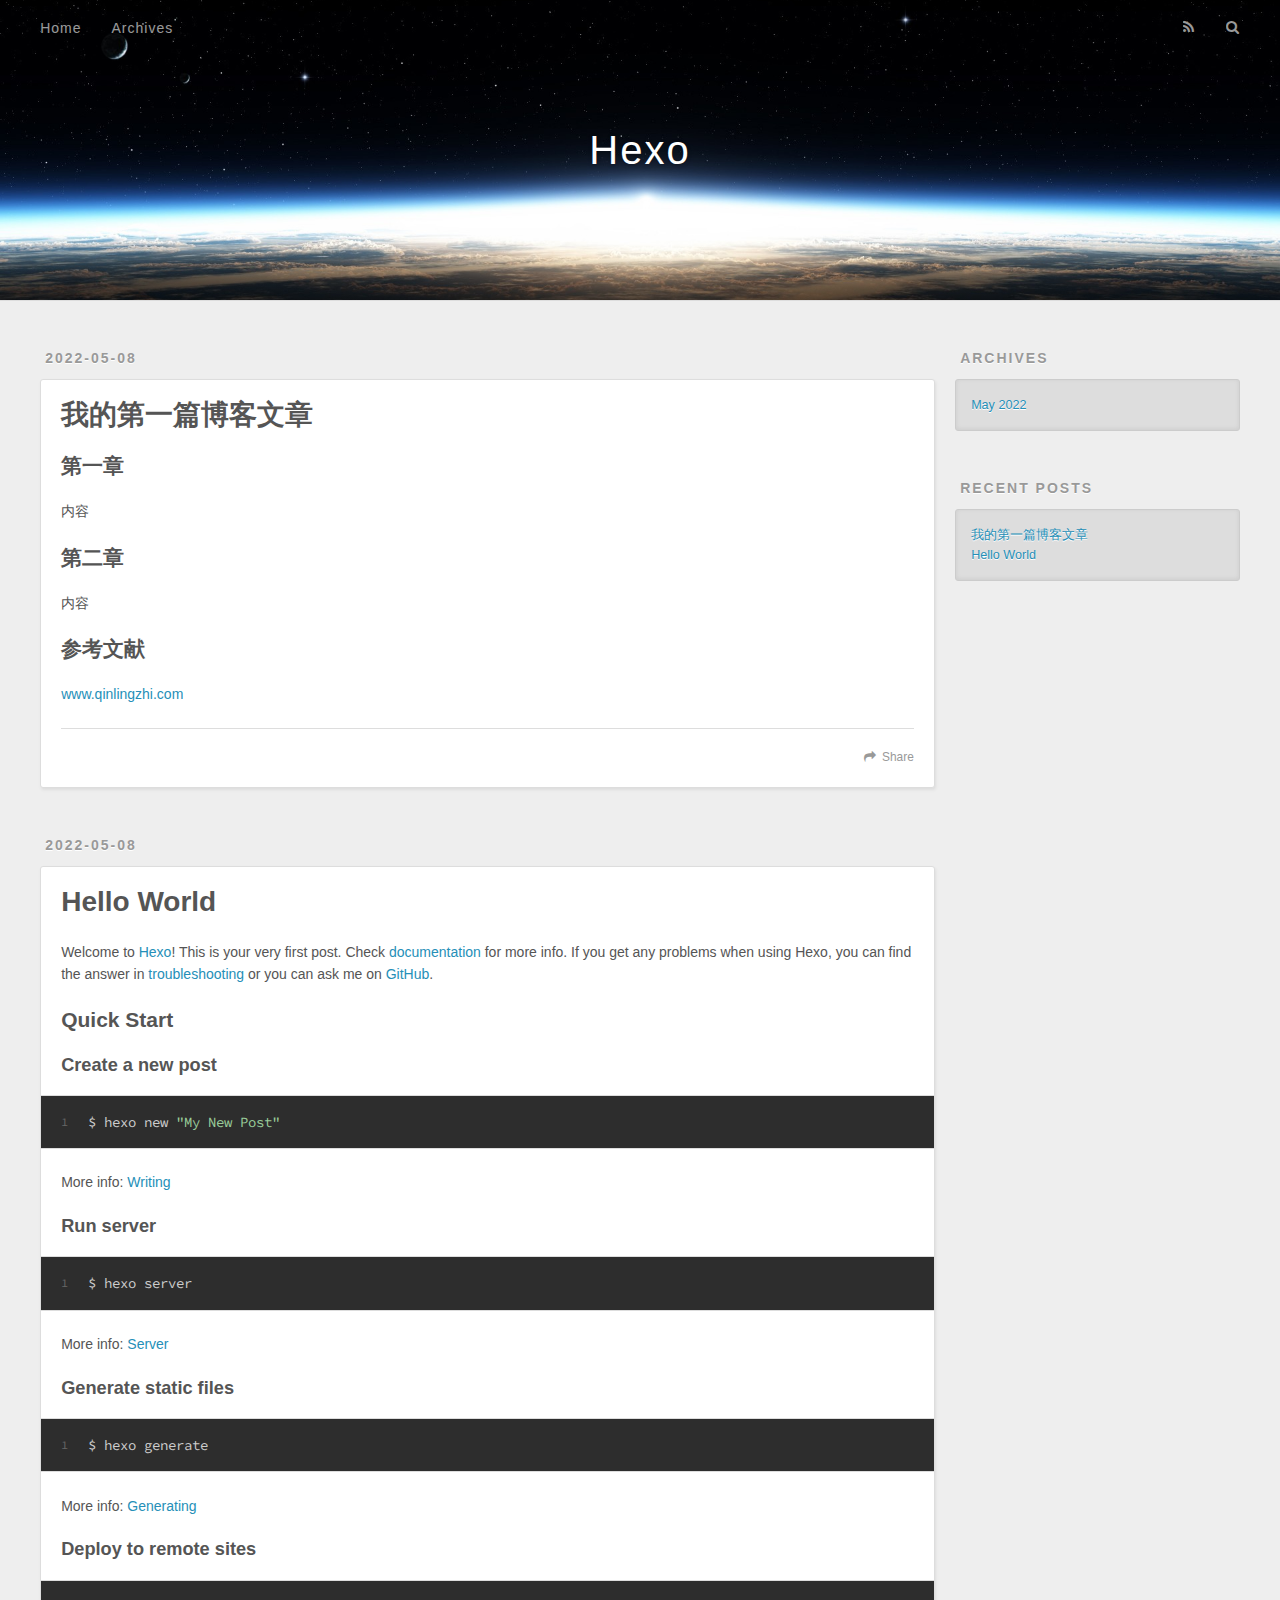
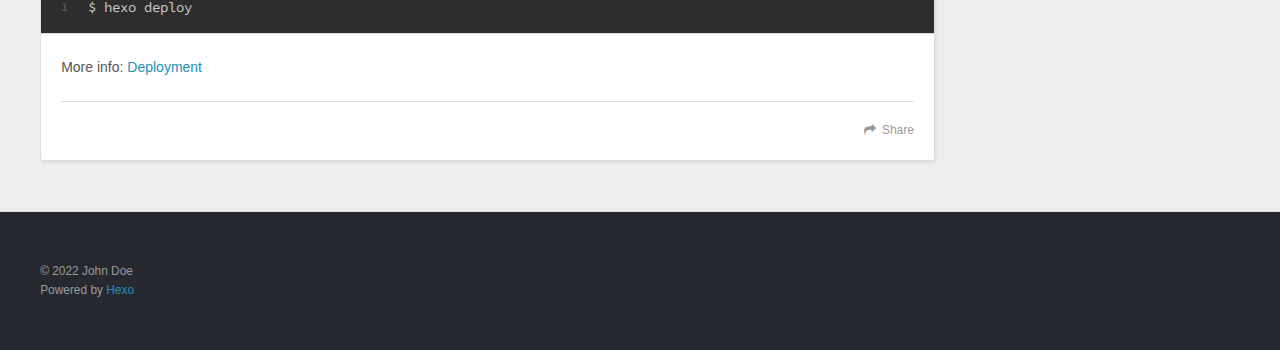
==== index.html @ be7fc2b0 "Site updated: 2022-05-08 15:47:13" ====
<!DOCTYPE html>
<html>
<head>
  <meta charset="utf-8">
  

  
  <title>Hexo</title>
  <meta name="viewport" content="width=device-width, initial-scale=1, maximum-scale=1">
  <meta property="og:type" content="website">
<meta property="og:title" content="Hexo">
<meta property="og:url" content="http://example.com/index.html">
<meta property="og:site_name" content="Hexo">
<meta property="og:locale" content="en_US">
<meta property="article:author" content="John Doe">
<meta name="twitter:card" content="summary">
  
    <link rel="alternate" href="/atom.xml" title="Hexo" type="application/atom+xml">
  
  
    <link rel="icon" href="/favicon.png">
  
  
    <link href="//fonts.googleapis.com/css?family=Source+Code+Pro" rel="stylesheet" type="text/css">
  
  
<link rel="stylesheet" href="/css/style.css">

<meta name="generator" content="Hexo 5.4.2"></head>

<body>
  <div id="container">
    <div id="wrap">
      <header id="header">
  <div id="banner"></div>
  <div id="header-outer" class="outer">
    <div id="header-title" class="inner">
      <h1 id="logo-wrap">
        <a href="/" id="logo">Hexo</a>
      </h1>
      
    </div>
    <div id="header-inner" class="inner">
      <nav id="main-nav">
        <a id="main-nav-toggle" class="nav-icon"></a>
        
          <a class="main-nav-link" href="/">Home</a>
        
          <a class="main-nav-link" href="/archives">Archives</a>
        
      </nav>
      <nav id="sub-nav">
        
          <a id="nav-rss-link" class="nav-icon" href="/atom.xml" title="RSS Feed"></a>
        
        <a id="nav-search-btn" class="nav-icon" title="Search"></a>
      </nav>
      <div id="search-form-wrap">
        <form action="//google.com/search" method="get" accept-charset="UTF-8" class="search-form"><input type="search" name="q" class="search-form-input" placeholder="Search"><button type="submit" class="search-form-submit">&#xF002;</button><input type="hidden" name="sitesearch" value="http://example.com"></form>
      </div>
    </div>
  </div>
</header>
      <div class="outer">
        <section id="main">
  
    <article id="post-我的第一篇博客文章" class="article article-type-post" itemscope itemprop="blogPost">
  <div class="article-meta">
    <a href="/2022/05/08/%E6%88%91%E7%9A%84%E7%AC%AC%E4%B8%80%E7%AF%87%E5%8D%9A%E5%AE%A2%E6%96%87%E7%AB%A0/" class="article-date">
  <time datetime="2022-05-08T07:36:05.000Z" itemprop="datePublished">2022-05-08</time>
</a>
    
  </div>
  <div class="article-inner">
    
    
      <header class="article-header">
        
  
    <h1 itemprop="name">
      <a class="article-title" href="/2022/05/08/%E6%88%91%E7%9A%84%E7%AC%AC%E4%B8%80%E7%AF%87%E5%8D%9A%E5%AE%A2%E6%96%87%E7%AB%A0/">我的第一篇博客文章</a>
    </h1>
  

      </header>
    
    <div class="article-entry" itemprop="articleBody">
      
        <h2 id="第一章"><a href="#第一章" class="headerlink" title="第一章"></a>第一章</h2><p>内容</p>
<h2 id="第二章"><a href="#第二章" class="headerlink" title="第二章"></a>第二章</h2><p>内容</p>
<h2 id="参考文献"><a href="#参考文献" class="headerlink" title="参考文献"></a>参考文献</h2><p><a target="_blank" rel="noopener" href="http://www.qinlingzhi.com/">www.qinlingzhi.com</a></p>

      
    </div>
    <footer class="article-footer">
      <a data-url="http://example.com/2022/05/08/%E6%88%91%E7%9A%84%E7%AC%AC%E4%B8%80%E7%AF%87%E5%8D%9A%E5%AE%A2%E6%96%87%E7%AB%A0/" data-id="cl2wzh99y0001klgn29yo29mu" class="article-share-link">Share</a>
      
      
    </footer>
  </div>
  
</article>


  
    <article id="post-hello-world" class="article article-type-post" itemscope itemprop="blogPost">
  <div class="article-meta">
    <a href="/2022/05/08/hello-world/" class="article-date">
  <time datetime="2022-05-08T07:32:46.328Z" itemprop="datePublished">2022-05-08</time>
</a>
    
  </div>
  <div class="article-inner">
    
    
      <header class="article-header">
        
  
    <h1 itemprop="name">
      <a class="article-title" href="/2022/05/08/hello-world/">Hello World</a>
    </h1>
  

      </header>
    
    <div class="article-entry" itemprop="articleBody">
      
        <p>Welcome to <a target="_blank" rel="noopener" href="https://hexo.io/">Hexo</a>! This is your very first post. Check <a target="_blank" rel="noopener" href="https://hexo.io/docs/">documentation</a> for more info. If you get any problems when using Hexo, you can find the answer in <a target="_blank" rel="noopener" href="https://hexo.io/docs/troubleshooting.html">troubleshooting</a> or you can ask me on <a target="_blank" rel="noopener" href="https://github.com/hexojs/hexo/issues">GitHub</a>.</p>
<h2 id="Quick-Start"><a href="#Quick-Start" class="headerlink" title="Quick Start"></a>Quick Start</h2><h3 id="Create-a-new-post"><a href="#Create-a-new-post" class="headerlink" title="Create a new post"></a>Create a new post</h3><figure class="highlight bash"><table><tr><td class="gutter"><pre><span class="line">1</span><br></pre></td><td class="code"><pre><span class="line">$ hexo new <span class="string">&quot;My New Post&quot;</span></span><br></pre></td></tr></table></figure>

<p>More info: <a target="_blank" rel="noopener" href="https://hexo.io/docs/writing.html">Writing</a></p>
<h3 id="Run-server"><a href="#Run-server" class="headerlink" title="Run server"></a>Run server</h3><figure class="highlight bash"><table><tr><td class="gutter"><pre><span class="line">1</span><br></pre></td><td class="code"><pre><span class="line">$ hexo server</span><br></pre></td></tr></table></figure>

<p>More info: <a target="_blank" rel="noopener" href="https://hexo.io/docs/server.html">Server</a></p>
<h3 id="Generate-static-files"><a href="#Generate-static-files" class="headerlink" title="Generate static files"></a>Generate static files</h3><figure class="highlight bash"><table><tr><td class="gutter"><pre><span class="line">1</span><br></pre></td><td class="code"><pre><span class="line">$ hexo generate</span><br></pre></td></tr></table></figure>

<p>More info: <a target="_blank" rel="noopener" href="https://hexo.io/docs/generating.html">Generating</a></p>
<h3 id="Deploy-to-remote-sites"><a href="#Deploy-to-remote-sites" class="headerlink" title="Deploy to remote sites"></a>Deploy to remote sites</h3><figure class="highlight bash"><table><tr><td class="gutter"><pre><span class="line">1</span><br></pre></td><td class="code"><pre><span class="line">$ hexo deploy</span><br></pre></td></tr></table></figure>

<p>More info: <a target="_blank" rel="noopener" href="https://hexo.io/docs/one-command-deployment.html">Deployment</a></p>

      
    </div>
    <footer class="article-footer">
      <a data-url="http://example.com/2022/05/08/hello-world/" data-id="cl2wzh99t0000klgn1tcf9o4y" class="article-share-link">Share</a>
      
      
    </footer>
  </div>
  
</article>


  


</section>
        
          <aside id="sidebar">
  
    

  
    

  
    
  
    
  <div class="widget-wrap">
    <h3 class="widget-title">Archives</h3>
    <div class="widget">
      <ul class="archive-list"><li class="archive-list-item"><a class="archive-list-link" href="/archives/2022/05/">May 2022</a></li></ul>
    </div>
  </div>


  
    
  <div class="widget-wrap">
    <h3 class="widget-title">Recent Posts</h3>
    <div class="widget">
      <ul>
        
          <li>
            <a href="/2022/05/08/%E6%88%91%E7%9A%84%E7%AC%AC%E4%B8%80%E7%AF%87%E5%8D%9A%E5%AE%A2%E6%96%87%E7%AB%A0/">我的第一篇博客文章</a>
          </li>
        
          <li>
            <a href="/2022/05/08/hello-world/">Hello World</a>
          </li>
        
      </ul>
    </div>
  </div>

  
</aside>
        
      </div>
      <footer id="footer">
  
  <div class="outer">
    <div id="footer-info" class="inner">
      &copy; 2022 John Doe<br>
      Powered by <a href="http://hexo.io/" target="_blank">Hexo</a>
    </div>
  </div>
</footer>
    </div>
    <nav id="mobile-nav">
  
    <a href="/" class="mobile-nav-link">Home</a>
  
    <a href="/archives" class="mobile-nav-link">Archives</a>
  
</nav>
    

<script src="//ajax.googleapis.com/ajax/libs/jquery/2.0.3/jquery.min.js"></script>


  
<link rel="stylesheet" href="/fancybox/jquery.fancybox.css">

  
<script src="/fancybox/jquery.fancybox.pack.js"></script>




<script src="/js/script.js"></script>




  </div>
</body>
</html>
---- css/style.css ----
body {
  width: 100%;
}
body:before,
body:after {
  content: "";
  display: table;
}
body:after {
  clear: both;
}
html,
body,
div,
span,
applet,
object,
iframe,
h1,
h2,
h3,
h4,
h5,
h6,
p,
blockquote,
pre,
a,
abbr,
acronym,
address,
big,
cite,
code,
del,
dfn,
em,
img,
ins,
kbd,
q,
s,
samp,
small,
strike,
strong,
sub,
sup,
tt,
var,
dl,
dt,
dd,
ol,
ul,
li,
fieldset,
form,
label,
legend,
table,
caption,
tbody,
tfoot,
thead,
tr,
th,
td {
  margin: 0;
  padding: 0;
  border: 0;
  outline: 0;
  font-weight: inherit;
  font-style: inherit;
  font-family: inherit;
  font-size: 100%;
  vertical-align: baseline;
}
body {
  line-height: 1;
  color: #000;
  background: #fff;
}
ol,
ul {
  list-style: none;
}
table {
  border-collapse: separate;
  border-spacing: 0;
  vertical-align: middle;
}
caption,
th,
td {
  text-align: left;
  font-weight: normal;
  vertical-align: middle;
}
a img {
  border: none;
}
input,
button {
  margin: 0;
  padding: 0;
}
input::-moz-focus-inner,
button::-moz-focus-inner {
  border: 0;
  padding: 0;
}
@font-face {
  font-family: FontAwesome;
  font-style: normal;
  font-weight: normal;
  src: url("fonts/fontawesome-webfont.eot?v=#4.0.3");
  src: url("fonts/fontawesome-webfont.eot?#iefix&v=#4.0.3") format("embedded-opentype"), url("fonts/fontawesome-webfont.woff?v=#4.0.3") format("woff"), url("fonts/fontawesome-webfont.ttf?v=#4.0.3") format("truetype"), url("fonts/fontawesome-webfont.svg#fontawesomeregular?v=#4.0.3") format("svg");
}
html,
body,
#container {
  height: 100%;
}
body {
  background: #eee;
  font: 14px -apple-system, BlinkMacSystemFont, "Segoe UI", "Roboto", "Oxygen", "Ubuntu", "Cantarell", "Fira Sans", "Droid Sans", "Helvetica Neue", sans-serif;
  -webkit-text-size-adjust: 100%;
}
.outer {
  max-width: 1220px;
  margin: 0 auto;
  padding: 0 20px;
}
.outer:before,
.outer:after {
  content: "";
  display: table;
}
.outer:after {
  clear: both;
}
.inner {
  display: inline;
  float: left;
  width: 98.33333333333333%;
  margin: 0 0.833333333333333%;
}
.left,
.alignleft {
  float: left;
}
.right,
.alignright {
  float: right;
}
.clear {
  clear: both;
}
#container {
  position: relative;
}
.mobile-nav-on {
  overflow: hidden;
}
#wrap {
  height: 100%;
  width: 100%;
  position: absolute;
  top: 0;
  left: 0;
  -webkit-transition: 0.2s ease-out;
  -moz-transition: 0.2s ease-out;
  -ms-transition: 0.2s ease-out;
  transition: 0.2s ease-out;
  z-index: 1;
  background: #eee;
}
.mobile-nav-on #wrap {
  left: 280px;
}
@media screen and (min-width: 768px) {
  #main {
    display: inline;
    float: left;
    width: 73.33333333333333%;
    margin: 0 0.833333333333333%;
  }
}
.article-date,
.article-category-link,
.archive-year,
.widget-title {
  text-decoration: none;
  text-transform: uppercase;
  letter-spacing: 2px;
  color: #999;
  margin-bottom: 1em;
  margin-left: 5px;
  line-height: 1em;
  text-shadow: 0 1px #fff;
  font-weight: bold;
}
.article-inner,
.archive-article-inner {
  background: #fff;
  -webkit-box-shadow: 1px 2px 3px #ddd;
  box-shadow: 1px 2px 3px #ddd;
  border: 1px solid #ddd;
  border-radius: 3px;
}
.article-entry h1,
.widget h1 {
  font-size: 2em;
}
.article-entry h2,
.widget h2 {
  font-size: 1.5em;
}
.article-entry h3,
.widget h3 {
  font-size: 1.3em;
}
.article-entry h4,
.widget h4 {
  font-size: 1.2em;
}
.article-entry h5,
.widget h5 {
  font-size: 1em;
}
.article-entry h6,
.widget h6 {
  font-size: 1em;
  color: #999;
}
.article-entry hr,
.widget hr {
  border: 1px dashed #ddd;
}
.article-entry strong,
.widget strong {
  font-weight: bold;
}
.article-entry em,
.widget em,
.article-entry cite,
.widget cite {
  font-style: italic;
}
.article-entry sup,
.widget sup,
.article-entry sub,
.widget sub {
  font-size: 0.75em;
  line-height: 0;
  position: relative;
  vertical-align: baseline;
}
.article-entry sup,
.widget sup {
  top: -0.5em;
}
.article-entry sub,
.widget sub {
  bottom: -0.2em;
}
.article-entry small,
.widget small {
  font-size: 0.85em;
}
.article-entry acronym,
.widget acronym,
.article-entry abbr,
.widget abbr {
  border-bottom: 1px dotted;
}
.article-entry ul,
.widget ul,
.article-entry ol,
.widget ol,
.article-entry dl,
.widget dl {
  margin: 0 20px;
  line-height: 1.6em;
}
.article-entry ul ul,
.widget ul ul,
.article-entry ol ul,
.widget ol ul,
.article-entry ul ol,
.widget ul ol,
.article-entry ol ol,
.widget ol ol {
  margin-top: 0;
  margin-bottom: 0;
}
.article-entry ul,
.widget ul {
  list-style: disc;
}
.article-entry ol,
.widget ol {
  list-style: decimal;
}
.article-entry dt,
.widget dt {
  font-weight: bold;
}
#header {
  height: 300px;
  position: relative;
  border-bottom: 1px solid #ddd;
}
#header:before,
#header:after {
  content: "";
  position: absolute;
  left: 0;
  right: 0;
  height: 40px;
}
#header:before {
  top: 0;
  background: -webkit-linear-gradient(rgba(0,0,0,0.2), transparent);
  background: -moz-linear-gradient(rgba(0,0,0,0.2), transparent);
  background: -ms-linear-gradient(rgba(0,0,0,0.2), transparent);
  background: linear-gradient(rgba(0,0,0,0.2), transparent);
}
#header:after {
  bottom: 0;
  background: -webkit-linear-gradient(transparent, rgba(0,0,0,0.2));
  background: -moz-linear-gradient(transparent, rgba(0,0,0,0.2));
  background: -ms-linear-gradient(transparent, rgba(0,0,0,0.2));
  background: linear-gradient(transparent, rgba(0,0,0,0.2));
}
#header-outer {
  height: 100%;
  position: relative;
}
#header-inner {
  position: relative;
  overflow: hidden;
}
#banner {
  position: absolute;
  top: 0;
  left: 0;
  width: 100%;
  height: 100%;
  background: url("images/banner.jpg") center #000;
  -webkit-background-size: cover;
  -moz-background-size: cover;
  background-size: cover;
  z-index: -1;
}
#header-title {
  text-align: center;
  height: 40px;
  position: absolute;
  top: 50%;
  left: 0;
  margin-top: -20px;
}
#logo,
#subtitle {
  text-decoration: none;
  color: #fff;
  font-weight: 300;
  text-shadow: 0 1px 4px rgba(0,0,0,0.3);
}
#logo {
  font-size: 40px;
  line-height: 40px;
  letter-spacing: 2px;
}
#subtitle {
  font-size: 16px;
  line-height: 16px;
  letter-spacing: 1px;
}
#subtitle-wrap {
  margin-top: 16px;
}
#main-nav {
  float: left;
  margin-left: -15px;
}
.nav-icon,
.main-nav-link {
  float: left;
  color: #fff;
  opacity: 0.6;
  text-decoration: none;
  text-shadow: 0 1px rgba(0,0,0,0.2);
  -webkit-transition: opacity 0.2s;
  -moz-transition: opacity 0.2s;
  -ms-transition: opacity 0.2s;
  transition: opacity 0.2s;
  display: block;
  padding: 20px 15px;
}
.nav-icon:hover,
.main-nav-link:hover {
  opacity: 1;
}
.nav-icon {
  font-family: FontAwesome;
  text-align: center;
  font-size: 14px;
  width: 14px;
  height: 14px;
  padding: 20px 15px;
  position: relative;
  cursor: pointer;
}
.main-nav-link {
  font-weight: 300;
  letter-spacing: 1px;
}
@media screen and (max-width: 479px) {
  .main-nav-link {
    display: none;
  }
}
#main-nav-toggle {
  display: none;
}
#main-nav-toggle:before {
  content: "\f0c9";
}
@media screen and (max-width: 479px) {
  #main-nav-toggle {
    display: block;
  }
}
#sub-nav {
  float: right;
  margin-right: -15px;
}
#nav-rss-link:before {
  content: "\f09e";
}
#nav-search-btn:before {
  content: "\f002";
}
#search-form-wrap {
  position: absolute;
  top: 15px;
  width: 150px;
  height: 30px;
  right: -150px;
  opacity: 0;
  -webkit-transition: 0.2s ease-out;
  -moz-transition: 0.2s ease-out;
  -ms-transition: 0.2s ease-out;
  transition: 0.2s ease-out;
}
#search-form-wrap.on {
  opacity: 1;
  right: 0;
}
@media screen and (max-width: 479px) {
  #search-form-wrap {
    width: 100%;
    right: -100%;
  }
}
.search-form {
  position: absolute;
  top: 0;
  left: 0;
  right: 0;
  background: #fff;
  padding: 5px 15px;
  border-radius: 15px;
  -webkit-box-shadow: 0 0 10px rgba(0,0,0,0.3);
  box-shadow: 0 0 10px rgba(0,0,0,0.3);
}
.search-form-input {
  border: none;
  background: none;
  color: #555;
  width: 100%;
  font: 13px -apple-system, BlinkMacSystemFont, "Segoe UI", "Roboto", "Oxygen", "Ubuntu", "Cantarell", "Fira Sans", "Droid Sans", "Helvetica Neue", sans-serif;
  outline: none;
}
.search-form-input::-webkit-search-results-decoration,
.search-form-input::-webkit-search-cancel-button {
  -webkit-appearance: none;
}
.search-form-submit {
  position: absolute;
  top: 50%;
  right: 10px;
  margin-top: -7px;
  font: 13px FontAwesome;
  border: none;
  background: none;
  color: #bbb;
  cursor: pointer;
}
.search-form-submit:hover,
.search-form-submit:focus {
  color: #777;
}
.article {
  margin: 50px 0;
}
.article-inner {
  overflow: hidden;
}
.article-meta:before,
.article-meta:after {
  content: "";
  display: table;
}
.article-meta:after {
  clear: both;
}
.article-date {
  float: left;
}
.article-category {
  float: left;
  line-height: 1em;
  color: #ccc;
  text-shadow: 0 1px #fff;
  margin-left: 8px;
}
.article-category:before {
  content: "\2022";
}
.article-category-link {
  margin: 0 12px 1em;
}
.article-header {
  padding: 20px 20px 0;
}
.article-title {
  text-decoration: none;
  font-size: 2em;
  font-weight: bold;
  color: #555;
  line-height: 1.1em;
  -webkit-transition: color 0.2s;
  -moz-transition: color 0.2s;
  -ms-transition: color 0.2s;
  transition: color 0.2s;
}
a.article-title:hover {
  color: #258fb8;
}
.article-entry {
  color: #555;
  padding: 0 20px;
}
.article-entry:before,
.article-entry:after {
  content: "";
  display: table;
}
.article-entry:after {
  clear: both;
}
.article-entry p,
.article-entry table {
  line-height: 1.6em;
  margin: 1.6em 0;
}
.article-entry h1,
.article-entry h2,
.article-entry h3,
.article-entry h4,
.article-entry h5,
.article-entry h6 {
  font-weight: bold;
}
.article-entry h1,
.article-entry h2,
.article-entry h3,
.article-entry h4,
.article-entry h5,
.article-entry h6 {
  line-height: 1.1em;
  margin: 1.1em 0;
}
.article-entry a {
  color: #258fb8;
  text-decoration: none;
}
.article-entry a:hover {
  text-decoration: underline;
}
.article-entry ul,
.article-entry ol,
.article-entry dl {
  margin-top: 1.6em;
  margin-bottom: 1.6em;
}
.article-entry img,
.article-entry video {
  max-width: 100%;
  height: auto;
  display: block;
  margin: auto;
}
.article-entry iframe {
  border: none;
}
.article-entry table {
  width: 100%;
  border-collapse: collapse;
  border-spacing: 0;
}
.article-entry th {
  font-weight: bold;
  border-bottom: 3px solid #ddd;
  padding-bottom: 0.5em;
}
.article-entry td {
  border-bottom: 1px solid #ddd;
  padding: 10px 0;
}
.article-entry blockquote {
  font-family: Georgia, "Times New Roman", serif;
  font-size: 1.4em;
  margin: 1.6em 20px;
  text-align: center;
}
.article-entry blockquote footer {
  font-size: 14px;
  margin: 1.6em 0;
  font-family: -apple-system, BlinkMacSystemFont, "Segoe UI", "Roboto", "Oxygen", "Ubuntu", "Cantarell", "Fira Sans", "Droid Sans", "Helvetica Neue", sans-serif;
}
.article-entry blockquote footer cite:before {
  content: "—";
  padding: 0 0.5em;
}
.article-entry .pullquote {
  text-align: left;
  width: 45%;
  margin: 0;
}
.article-entry .pullquote.left {
  margin-left: 0.5em;
  margin-right: 1em;
}
.article-entry .pullquote.right {
  margin-right: 0.5em;
  margin-left: 1em;
}
.article-entry .caption {
  color: #999;
  display: block;
  font-size: 0.9em;
  margin-top: 0.5em;
  position: relative;
  text-align: center;
}
.article-entry .video-container {
  position: relative;
  padding-top: 56.25%;
  height: 0;
  overflow: hidden;
}
.article-entry .video-container iframe,
.article-entry .video-container object,
.article-entry .video-container embed {
  position: absolute;
  top: 0;
  left: 0;
  width: 100%;
  height: 100%;
  margin-top: 0;
}
.article-more-link a {
  display: inline-block;
  line-height: 1em;
  padding: 6px 15px;
  border-radius: 15px;
  background: #eee;
  color: #999;
  text-shadow: 0 1px #fff;
  text-decoration: none;
}
.article-more-link a:hover {
  background: #258fb8;
  color: #fff;
  text-decoration: none;
  text-shadow: 0 1px #1e7293;
}
.article-footer {
  font-size: 0.85em;
  line-height: 1.6em;
  border-top: 1px solid #ddd;
  padding-top: 1.6em;
  margin: 0 20px 20px;
}
.article-footer:before,
.article-footer:after {
  content: "";
  display: table;
}
.article-footer:after {
  clear: both;
}
.article-footer a {
  color: #999;
  text-decoration: none;
}
.article-footer a:hover {
  color: #555;
}
.article-tag-list-item {
  float: left;
  margin-right: 10px;
}
.article-tag-list-link:before {
  content: "#";
}
.article-comment-link {
  float: right;
}
.article-comment-link:before {
  content: "\f075";
  font-family: FontAwesome;
  padding-right: 8px;
}
.article-share-link {
  cursor: pointer;
  float: right;
  margin-left: 20px;
}
.article-share-link:before {
  content: "\f064";
  font-family: FontAwesome;
  padding-right: 6px;
}
#article-nav {
  position: relative;
}
#article-nav:before,
#article-nav:after {
  content: "";
  display: table;
}
#article-nav:after {
  clear: both;
}
@media screen and (min-width: 768px) {
  #article-nav {
    margin: 50px 0;
  }
  #article-nav:before {
    width: 8px;
    height: 8px;
    position: absolute;
    top: 50%;
    left: 50%;
    margin-top: -4px;
    margin-left: -4px;
    content: "";
    border-radius: 50%;
    background: #ddd;
    -webkit-box-shadow: 0 1px 2px #fff;
    box-shadow: 0 1px 2px #fff;
  }
}
.article-nav-link-wrap {
  text-decoration: none;
  text-shadow: 0 1px #fff;
  color: #999;
  -webkit-box-sizing: border-box;
  -moz-box-sizing: border-box;
  box-sizing: border-box;
  margin-top: 50px;
  text-align: center;
  display: block;
}
.article-nav-link-wrap:hover {
  color: #555;
}
@media screen and (min-width: 768px) {
  .article-nav-link-wrap {
    width: 50%;
    margin-top: 0;
  }
}
@media screen and (min-width: 768px) {
  #article-nav-newer {
    float: left;
    text-align: right;
    padding-right: 20px;
  }
}
@media screen and (min-width: 768px) {
  #article-nav-older {
    float: right;
    text-align: left;
    padding-left: 20px;
  }
}
.article-nav-caption {
  text-transform: uppercase;
  letter-spacing: 2px;
  color: #ddd;
  line-height: 1em;
  font-weight: bold;
}
#article-nav-newer .article-nav-caption {
  margin-right: -2px;
}
.article-nav-title {
  font-size: 0.85em;
  line-height: 1.6em;
  margin-top: 0.5em;
}
.article-share-box {
  position: absolute;
  display: none;
  background: #fff;
  -webkit-box-shadow: 1px 2px 10px rgba(0,0,0,0.2);
  box-shadow: 1px 2px 10px rgba(0,0,0,0.2);
  border-radius: 3px;
  margin-left: -145px;
  overflow: hidden;
  z-index: 1;
}
.article-share-box.on {
  display: block;
}
.article-share-input {
  width: 100%;
  background: none;
  -webkit-box-sizing: border-box;
  -moz-box-sizing: border-box;
  box-sizing: border-box;
  font: 14px -apple-system, BlinkMacSystemFont, "Segoe UI", "Roboto", "Oxygen", "Ubuntu", "Cantarell", "Fira Sans", "Droid Sans", "Helvetica Neue", sans-serif;
  padding: 0 15px;
  color: #555;
  outline: none;
  border: 1px solid #ddd;
  border-radius: 3px 3px 0 0;
  height: 36px;
  line-height: 36px;
}
.article-share-links {
  background: #eee;
}
.article-share-links:before,
.article-share-links:after {
  content: "";
  display: table;
}
.article-share-links:after {
  clear: both;
}
.article-share-twitter,
.article-share-facebook,
.article-share-pinterest,
.article-share-google {
  width: 50px;
  height: 36px;
  display: block;
  float: left;
  position: relative;
  color: #999;
  text-shadow: 0 1px #fff;
}
.article-share-twitter:before,
.article-share-facebook:before,
.article-share-pinterest:before,
.article-share-google:before {
  font-size: 20px;
  font-family: FontAwesome;
  width: 20px;
  height: 20px;
  position: absolute;
  top: 50%;
  left: 50%;
  margin-top: -10px;
  margin-left: -10px;
  text-align: center;
}
.article-share-twitter:hover,
.article-share-facebook:hover,
.article-share-pinterest:hover,
.article-share-google:hover {
  color: #fff;
}
.article-share-twitter:before {
  content: "\f099";
}
.article-share-twitter:hover {
  background: #00aced;
  text-shadow: 0 1px #008abe;
}
.article-share-facebook:before {
  content: "\f09a";
}
.article-share-facebook:hover {
  background: #3b5998;
  text-shadow: 0 1px #2f477a;
}
.article-share-pinterest:before {
  content: "\f0d2";
}
.article-share-pinterest:hover {
  background: #cb2027;
  text-shadow: 0 1px #a21a1f;
}
.article-share-google:before {
  content: "\f0d5";
}
.article-share-google:hover {
  background: #dd4b39;
  text-shadow: 0 1px #be3221;
}
.article-gallery {
  background: #000;
  position: relative;
}
.article-gallery-photos {
  position: relative;
  overflow: hidden;
}
.article-gallery-img {
  display: none;
  max-width: 100%;
}
.article-gallery-img:first-child {
  display: block;
}
.article-gallery-img.loaded {
  position: absolute;
  display: block;
}
.article-gallery-img img {
  display: block;
  max-width: 100%;
  margin: 0 auto;
}
#comments {
  background: #fff;
  -webkit-box-shadow: 1px 2px 3px #ddd;
  box-shadow: 1px 2px 3px #ddd;
  padding: 20px;
  border: 1px solid #ddd;
  border-radius: 3px;
  margin: 50px 0;
}
#comments a {
  color: #258fb8;
}
.archives-wrap {
  margin: 50px 0;
}
.archives:before,
.archives:after {
  content: "";
  display: table;
}
.archives:after {
  clear: both;
}
.archive-year-wrap {
  margin-bottom: 1em;
}
.archives {
  -webkit-column-gap: 10px;
  -moz-column-gap: 10px;
  column-gap: 10px;
}
@media screen and (min-width: 480px) and (max-width: 767px) {
  .archives {
    -webkit-column-count: 2;
    -moz-column-count: 2;
    column-count: 2;
  }
}
@media screen and (min-width: 768px) {
  .archives {
    -webkit-column-count: 3;
    -moz-column-count: 3;
    column-count: 3;
  }
}
.archive-article {
  -webkit-column-break-inside: avoid;
  page-break-inside: avoid;
  overflow: hidden;
  break-inside: avoid-column;
}
.archive-article-inner {
  padding: 10px;
  margin-bottom: 15px;
}
.archive-article-title {
  text-decoration: none;
  font-weight: bold;
  color: #555;
  -webkit-transition: color 0.2s;
  -moz-transition: color 0.2s;
  -ms-transition: color 0.2s;
  transition: color 0.2s;
  line-height: 1.6em;
}
.archive-article-title:hover {
  color: #258fb8;
}
.archive-article-footer {
  margin-top: 1em;
}
.archive-article-date {
  color: #999;
  text-decoration: none;
  font-size: 0.85em;
  line-height: 1em;
  margin-bottom: 0.5em;
  display: block;
}
#page-nav {
  margin: 50px auto;
  background: #fff;
  -webkit-box-shadow: 1px 2px 3px #ddd;
  box-shadow: 1px 2px 3px #ddd;
  border: 1px solid #ddd;
  border-radius: 3px;
  text-align: center;
  color: #999;
  overflow: hidden;
}
#page-nav:before,
#page-nav:after {
  content: "";
  display: table;
}
#page-nav:after {
  clear: both;
}
#page-nav a,
#page-nav span {
  padding: 10px 20px;
  line-height: 1;
  height: 2ex;
}
#page-nav a {
  color: #999;
  text-decoration: none;
}
#page-nav a:hover {
  background: #999;
  color: #fff;
}
#page-nav .prev {
  float: left;
}
#page-nav .next {
  float: right;
}
#page-nav .page-number {
  display: inline-block;
}
@media screen and (max-width: 479px) {
  #page-nav .page-number {
    display: none;
  }
}
#page-nav .current {
  color: #555;
  font-weight: bold;
}
#page-nav .space {
  color: #ddd;
}
#footer {
  background: #262a30;
  padding: 50px 0;
  border-top: 1px solid #ddd;
  color: #999;
}
#footer a {
  color: #258fb8;
  text-decoration: none;
}
#footer a:hover {
  text-decoration: underline;
}
#footer-info {
  line-height: 1.6em;
  font-size: 0.85em;
}
.article-entry pre,
.article-entry .highlight {
  background: #2d2d2d;
  margin: 0 -20px;
  padding: 15px 20px;
  border-style: solid;
  border-color: #ddd;
  border-width: 1px 0;
  overflow: auto;
  color: #ccc;
  line-height: 22.400000000000002px;
}
.article-entry .highlight .gutter pre,
.article-entry .gist .gist-file .gist-data .line-numbers {
  color: #666;
  font-size: 0.85em;
}
.article-entry pre,
.article-entry code {
  font-family: "Source Code Pro", Consolas, Monaco, Menlo, Consolas, monospace;
}
.article-entry code {
  background: #eee;
  text-shadow: 0 1px #fff;
  padding: 0 0.3em;
}
.article-entry pre code {
  background: none;
  text-shadow: none;
  padding: 0;
}
.article-entry .highlight pre {
  border: none;
  margin: 0;
  padding: 0;
}
.article-entry .highlight table {
  margin: 0;
  width: auto;
}
.article-entry .highlight td {
  border: none;
  padding: 0;
}
.article-entry .highlight figcaption {
  font-size: 0.85em;
  color: #999;
  line-height: 1em;
  margin-bottom: 1em;
}
.article-entry .highlight figcaption:before,
.article-entry .highlight figcaption:after {
  content: "";
  display: table;
}
.article-entry .highlight figcaption:after {
  clear: both;
}
.article-entry .highlight figcaption a {
  float: right;
}
.article-entry .highlight .gutter pre {
  text-align: right;
  padding-right: 20px;
}
.article-entry .highlight .line {
  height: 22.400000000000002px;
}
.article-entry .highlight .line.marked {
  background: #515151;
}
.article-entry .gist {
  margin: 0 -20px;
  border-style: solid;
  border-color: #ddd;
  border-width: 1px 0;
  background: #2d2d2d;
  padding: 15px 20px 15px 0;
}
.article-entry .gist .gist-file {
  border: none;
  font-family: "Source Code Pro", Consolas, Monaco, Menlo, Consolas, monospace;
  margin: 0;
}
.article-entry .gist .gist-file .gist-data {
  background: none;
  border: none;
}
.article-entry .gist .gist-file .gist-data .line-numbers {
  background: none;
  border: none;
  padding: 0 20px 0 0;
}
.article-entry .gist .gist-file .gist-data .line-data {
  padding: 0 !important;
}
.article-entry .gist .gist-file .highlight {
  margin: 0;
  padding: 0;
  border: none;
}
.article-entry .gist .gist-file .gist-meta {
  background: #2d2d2d;
  color: #999;
  font: 0.85em -apple-system, BlinkMacSystemFont, "Segoe UI", "Roboto", "Oxygen", "Ubuntu", "Cantarell", "Fira Sans", "Droid Sans", "Helvetica Neue", sans-serif;
  text-shadow: 0 0;
  padding: 0;
  margin-top: 1em;
  margin-left: 20px;
}
.article-entry .gist .gist-file .gist-meta a {
  color: #258fb8;
  font-weight: normal;
}
.article-entry .gist .gist-file .gist-meta a:hover {
  text-decoration: underline;
}
pre .comment,
pre .title {
  color: #999;
}
pre .variable,
pre .attribute,
pre .tag,
pre .regexp,
pre .ruby .constant,
pre .xml .tag .title,
pre .xml .pi,
pre .xml .doctype,
pre .html .doctype,
pre .css .id,
pre .css .class,
pre .css .pseudo {
  color: #f2777a;
}
pre .number,
pre .preprocessor,
pre .built_in,
pre .literal,
pre .params,
pre .constant {
  color: #f99157;
}
pre .class,
pre .ruby .class .title,
pre .css .rules .attribute {
  color: #9c9;
}
pre .string,
pre .value,
pre .inheritance,
pre .header,
pre .ruby .symbol,
pre .xml .cdata {
  color: #9c9;
}
pre .css .hexcolor {
  color: #6cc;
}
pre .function,
pre .python .decorator,
pre .python .title,
pre .ruby .function .title,
pre .ruby .title .keyword,
pre .perl .sub,
pre .javascript .title,
pre .coffeescript .title {
  color: #69c;
}
pre .keyword,
pre .javascript .function {
  color: #c9c;
}
@media screen and (max-width: 479px) {
  #mobile-nav {
    position: absolute;
    top: 0;
    left: 0;
    width: 280px;
    height: 100%;
    background: #191919;
    border-right: 1px solid #fff;
  }
}
@media screen and (max-width: 479px) {
  .mobile-nav-link {
    display: block;
    color: #999;
    text-decoration: none;
    padding: 15px 20px;
    font-weight: bold;
  }
  .mobile-nav-link:hover {
    color: #fff;
  }
}
@media screen and (min-width: 768px) {
  #sidebar {
    display: inline;
    float: left;
    width: 23.333333333333332%;
    margin: 0 0.833333333333333%;
  }
}
.widget-wrap {
  margin: 50px 0;
}
.widget {
  color: #777;
  text-shadow: 0 1px #fff;
  background: #ddd;
  -webkit-box-shadow: 0 -1px 4px #ccc inset;
  box-shadow: 0 -1px 4px #ccc inset;
  border: 1px solid #ccc;
  padding: 15px;
  border-radius: 3px;
}
.widget a {
  color: #258fb8;
  text-decoration: none;
}
.widget a:hover {
  text-decoration: underline;
}
.widget ul ul,
.widget ol ul,
.widget dl ul,
.widget ul ol,
.widget ol ol,
.widget dl ol,
.widget ul dl,
.widget ol dl,
.widget dl dl {
  margin-left: 15px;
  list-style: disc;
}
.widget {
  line-height: 1.6em;
  word-wrap: break-word;
  font-size: 0.9em;
}
.widget ul,
.widget ol {
  list-style: none;
  margin: 0;
}
.widget ul ul,
.widget ol ul,
.widget ul ol,
.widget ol ol {
  margin: 0 20px;
}
.widget ul ul,
.widget ol ul {
  list-style: disc;
}
.widget ul ol,
.widget ol ol {
  list-style: decimal;
}
.category-list-count,
.tag-list-count,
.archive-list-count {
  padding-left: 5px;
  color: #999;
  font-size: 0.85em;
}
.category-list-count:before,
.tag-list-count:before,
.archive-list-count:before {
  content: "(";
}
.category-list-count:after,
.tag-list-count:after,
.archive-list-count:after {
  content: ")";
}
.tagcloud a {
  margin-right: 5px;
  display: inline-block;
}
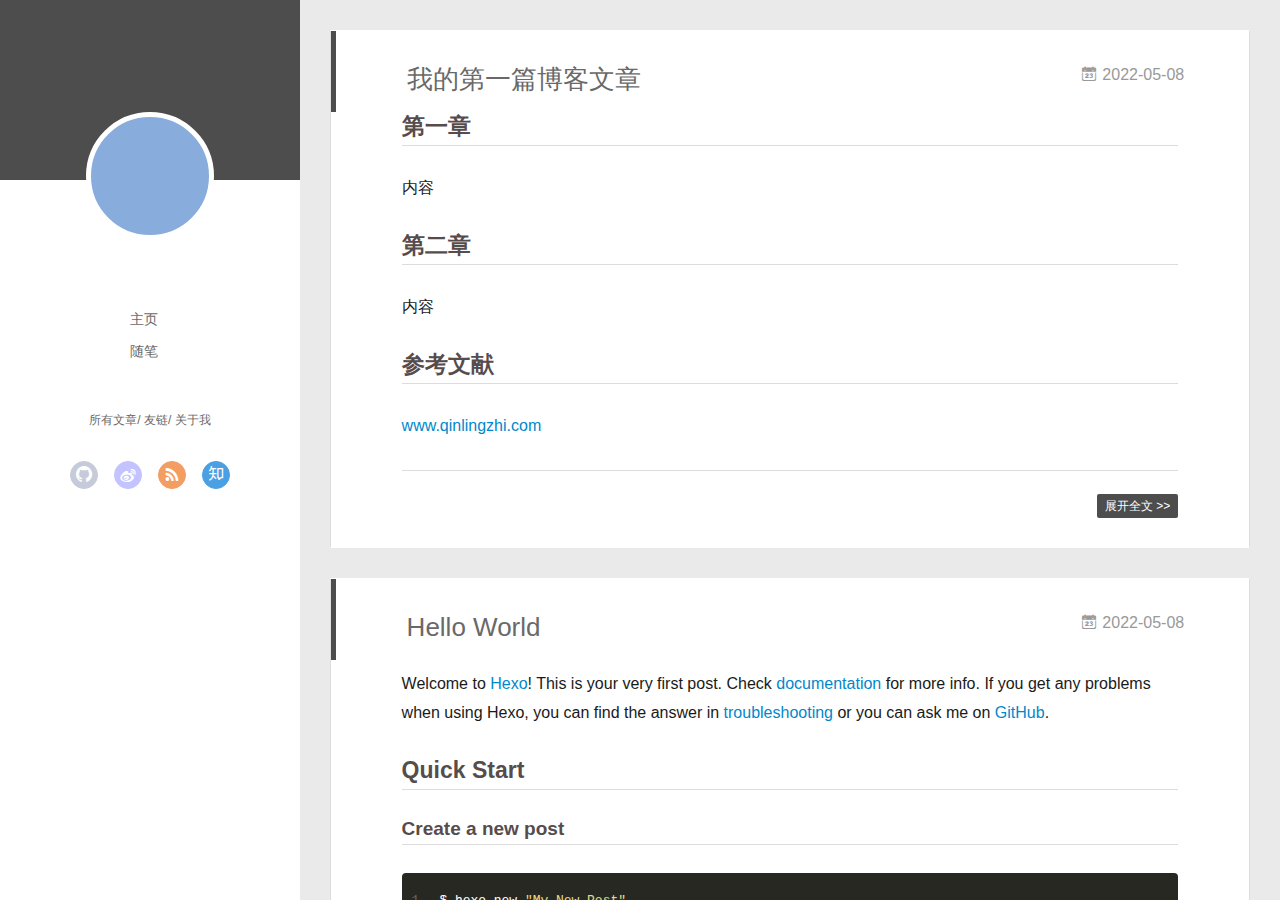
==== commit a15a99fa: "Site updated: 2022-05-08 16:12:47" ====
--- a/index.html
+++ b/index.html
@@ -3,8 +3,9 @@
 <head>
   <meta charset="utf-8">
   
-
-  
+  <meta name="renderer" content="webkit">
+  <meta http-equiv="X-UA-Compatible" content="IE=edge" >
+  <link rel="dns-prefetch" href="http://example.com">
   <title>Hexo</title>
   <meta name="viewport" content="width=device-width, initial-scale=1, maximum-scale=1">
   <meta property="og:type" content="website">
@@ -15,64 +16,144 @@
 <meta property="article:author" content="John Doe">
 <meta name="twitter:card" content="summary">
   
-    <link rel="alternate" href="/atom.xml" title="Hexo" type="application/atom+xml">
+    <link rel="alternative" href="/atom.xml" title="Hexo" type="application/atom+xml">
   
   
     <link rel="icon" href="/favicon.png">
   
-  
-    <link href="//fonts.googleapis.com/css?family=Source+Code+Pro" rel="stylesheet" type="text/css">
-  
-  
-<link rel="stylesheet" href="/css/style.css">
+  <link rel="stylesheet" type="text/css" href="/./main.0cf68a.css">
+  <style type="text/css">
+  
+    #container.show {
+      background: linear-gradient(200deg,#a0cfe4,#e8c37e);
+    }
+  </style>
+  
+
+  
 
 <meta name="generator" content="Hexo 5.4.2"></head>
 
 <body>
-  <div id="container">
-    <div id="wrap">
-      <header id="header">
-  <div id="banner"></div>
-  <div id="header-outer" class="outer">
-    <div id="header-title" class="inner">
-      <h1 id="logo-wrap">
-        <a href="/" id="logo">Hexo</a>
-      </h1>
-      
-    </div>
-    <div id="header-inner" class="inner">
-      <nav id="main-nav">
-        <a id="main-nav-toggle" class="nav-icon"></a>
-        
-          <a class="main-nav-link" href="/">Home</a>
-        
-          <a class="main-nav-link" href="/archives">Archives</a>
-        
-      </nav>
-      <nav id="sub-nav">
-        
-          <a id="nav-rss-link" class="nav-icon" href="/atom.xml" title="RSS Feed"></a>
-        
-        <a id="nav-search-btn" class="nav-icon" title="Search"></a>
-      </nav>
-      <div id="search-form-wrap">
-        <form action="//google.com/search" method="get" accept-charset="UTF-8" class="search-form"><input type="search" name="q" class="search-form-input" placeholder="Search"><button type="submit" class="search-form-submit">&#xF002;</button><input type="hidden" name="sitesearch" value="http://example.com"></form>
-      </div>
-    </div>
-  </div>
-</header>
-      <div class="outer">
-        <section id="main">
-  
-    <article id="post-我的第一篇博客文章" class="article article-type-post" itemscope itemprop="blogPost">
-  <div class="article-meta">
-    <a href="/2022/05/08/%E6%88%91%E7%9A%84%E7%AC%AC%E4%B8%80%E7%AF%87%E5%8D%9A%E5%AE%A2%E6%96%87%E7%AB%A0/" class="article-date">
-  <time datetime="2022-05-08T07:36:05.000Z" itemprop="datePublished">2022-05-08</time>
-</a>
-    
-  </div>
+  <div id="container" q-class="show:isCtnShow">
+    <canvas id="anm-canvas" class="anm-canvas"></canvas>
+    <div class="left-col" q-class="show:isShow">
+      
+<div class="overlay" style="background: #4d4d4d"></div>
+<div class="intrude-less">
+	<header id="header" class="inner">
+		<a href="/" class="profilepic">
+			<img src="" class="js-avatar">
+		</a>
+		<hgroup>
+		  <h1 class="header-author"><a href="/"></a></h1>
+		</hgroup>
+		
+
+		<nav class="header-menu">
+			<ul>
+			
+				<li><a href="/">主页</a></li>
+	        
+				<li><a href="/tags/%E9%9A%8F%E7%AC%94/">随笔</a></li>
+	        
+			</ul>
+		</nav>
+		<nav class="header-smart-menu">
+    		
+    			
+    			<a q-on="click: openSlider(e, 'innerArchive')" href="javascript:void(0)">所有文章</a>
+    			
+            
+    			
+    			<a q-on="click: openSlider(e, 'friends')" href="javascript:void(0)">友链</a>
+    			
+            
+    			
+    			<a q-on="click: openSlider(e, 'aboutme')" href="javascript:void(0)">关于我</a>
+    			
+            
+		</nav>
+		<nav class="header-nav">
+			<div class="social">
+				
+					<a class="github" target="_blank" href="#" title="github"><i class="icon-github"></i></a>
+		        
+					<a class="weibo" target="_blank" href="#" title="weibo"><i class="icon-weibo"></i></a>
+		        
+					<a class="rss" target="_blank" href="#" title="rss"><i class="icon-rss"></i></a>
+		        
+					<a class="zhihu" target="_blank" href="#" title="zhihu"><i class="icon-zhihu"></i></a>
+		        
+			</div>
+		</nav>
+	</header>		
+</div>
+
+    </div>
+    <div class="mid-col" q-class="show:isShow,hide:isShow|isFalse">
+      
+<nav id="mobile-nav">
+  	<div class="overlay js-overlay" style="background: #4d4d4d"></div>
+	<div class="btnctn js-mobile-btnctn">
+  		<div class="slider-trigger list" q-on="click: openSlider(e)"><i class="icon icon-sort"></i></div>
+	</div>
+	<div class="intrude-less">
+		<header id="header" class="inner">
+			<div class="profilepic">
+				<img src="" class="js-avatar">
+			</div>
+			<hgroup>
+			  <h1 class="header-author js-header-author"></h1>
+			</hgroup>
+			
+			
+			
+				
+			
+				
+			
+			
+			
+			<nav class="header-nav">
+				<div class="social">
+					
+						<a class="github" target="_blank" href="#" title="github"><i class="icon-github"></i></a>
+			        
+						<a class="weibo" target="_blank" href="#" title="weibo"><i class="icon-weibo"></i></a>
+			        
+						<a class="rss" target="_blank" href="#" title="rss"><i class="icon-rss"></i></a>
+			        
+						<a class="zhihu" target="_blank" href="#" title="zhihu"><i class="icon-zhihu"></i></a>
+			        
+				</div>
+			</nav>
+
+			<nav class="header-menu js-header-menu">
+				<ul style="width: 50%">
+				
+				
+					<li style="width: 50%"><a href="/">主页</a></li>
+		        
+					<li style="width: 50%"><a href="/tags/%E9%9A%8F%E7%AC%94/">随笔</a></li>
+		        
+				</ul>
+			</nav>
+		</header>				
+	</div>
+	<div class="mobile-mask" style="display:none" q-show="isShow"></div>
+</nav>
+
+      <div id="wrapper" class="body-wrap">
+        <div class="menu-l">
+          <div class="canvas-wrap">
+            <canvas data-colors="#eaeaea" data-sectionHeight="100" data-contentId="js-content" id="myCanvas1" class="anm-canvas"></canvas>
+          </div>
+          <div id="js-content" class="content-ll">
+            
+  
+    <article id="post-我的第一篇博客文章" class="article article-type-post  article-index" itemscope itemprop="blogPost">
   <div class="article-inner">
-    
     
       <header class="article-header">
         
@@ -82,6 +163,11 @@
     </h1>
   
 
+        
+        <a href="/2022/05/08/%E6%88%91%E7%9A%84%E7%AC%AC%E4%B8%80%E7%AF%87%E5%8D%9A%E5%AE%A2%E6%96%87%E7%AB%A0/" class="archive-article-date">
+  	<time datetime="2022-05-08T07:36:05.000Z" itemprop="datePublished"><i class="icon-calendar icon"></i>2022-05-08</time>
+</a>
+        
       </header>
     
     <div class="article-entry" itemprop="articleBody">
@@ -91,27 +177,48 @@
 <h2 id="参考文献"><a href="#参考文献" class="headerlink" title="参考文献"></a>参考文献</h2><p><a target="_blank" rel="noopener" href="http://www.qinlingzhi.com/">www.qinlingzhi.com</a></p>
 
       
-    </div>
-    <footer class="article-footer">
-      <a data-url="http://example.com/2022/05/08/%E6%88%91%E7%9A%84%E7%AC%AC%E4%B8%80%E7%AF%87%E5%8D%9A%E5%AE%A2%E6%96%87%E7%AB%A0/" data-id="cl2wzh99y0001klgn29yo29mu" class="article-share-link">Share</a>
-      
-      
-    </footer>
+
+      
+    </div>
+    <div class="article-info article-info-index">
+      
+      
+      
+
+      
+        <p class="article-more-link">
+          <a class="article-more-a" href="/2022/05/08/%E6%88%91%E7%9A%84%E7%AC%AC%E4%B8%80%E7%AF%87%E5%8D%9A%E5%AE%A2%E6%96%87%E7%AB%A0/">展开全文 >></a>
+        </p>
+      
+
+      
+      <div class="clearfix"></div>
+    </div>
   </div>
-  
 </article>
 
-
-  
-    <article id="post-hello-world" class="article article-type-post" itemscope itemprop="blogPost">
-  <div class="article-meta">
-    <a href="/2022/05/08/hello-world/" class="article-date">
-  <time datetime="2022-05-08T07:32:46.328Z" itemprop="datePublished">2022-05-08</time>
-</a>
-    
-  </div>
+<aside class="wrap-side-operation">
+    <div class="mod-side-operation">
+        
+        <div class="jump-container" id="js-jump-container" style="display:none;">
+            <a href="javascript:void(0)" class="mod-side-operation__jump-to-top">
+                <i class="icon-font icon-back"></i>
+            </a>
+            <div id="js-jump-plan-container" class="jump-plan-container" style="top: -11px;">
+                <i class="icon-font icon-plane jump-plane"></i>
+            </div>
+        </div>
+        
+        
+    </div>
+</aside>
+
+
+
+
+  
+    <article id="post-hello-world" class="article article-type-post  article-index" itemscope itemprop="blogPost">
   <div class="article-inner">
-    
     
       <header class="article-header">
         
@@ -121,6 +228,11 @@
     </h1>
   
 
+        
+        <a href="/2022/05/08/hello-world/" class="archive-article-date">
+  	<time datetime="2022-05-08T07:32:46.328Z" itemprop="datePublished"><i class="icon-calendar icon"></i>2022-05-08</time>
+</a>
+        
       </header>
     
     <div class="article-entry" itemprop="articleBody">
@@ -140,100 +252,292 @@
 <p>More info: <a target="_blank" rel="noopener" href="https://hexo.io/docs/one-command-deployment.html">Deployment</a></p>
 
       
-    </div>
-    <footer class="article-footer">
-      <a data-url="http://example.com/2022/05/08/hello-world/" data-id="cl2wzh99t0000klgn1tcf9o4y" class="article-share-link">Share</a>
-      
-      
-    </footer>
+
+      
+    </div>
+    <div class="article-info article-info-index">
+      
+      
+      
+
+      
+        <p class="article-more-link">
+          <a class="article-more-a" href="/2022/05/08/hello-world/">展开全文 >></a>
+        </p>
+      
+
+      
+      <div class="clearfix"></div>
+    </div>
   </div>
-  
 </article>
 
-
-  
-
-
-</section>
-        
-          <aside id="sidebar">
-  
-    
-
-  
-    
-
-  
-    
-  
-    
-  <div class="widget-wrap">
-    <h3 class="widget-title">Archives</h3>
-    <div class="widget">
-      <ul class="archive-list"><li class="archive-list-item"><a class="archive-list-link" href="/archives/2022/05/">May 2022</a></li></ul>
-    </div>
-  </div>
-
-
-  
-    
-  <div class="widget-wrap">
-    <h3 class="widget-title">Recent Posts</h3>
-    <div class="widget">
-      <ul>
-        
-          <li>
-            <a href="/2022/05/08/%E6%88%91%E7%9A%84%E7%AC%AC%E4%B8%80%E7%AF%87%E5%8D%9A%E5%AE%A2%E6%96%87%E7%AB%A0/">我的第一篇博客文章</a>
-          </li>
-        
-          <li>
-            <a href="/2022/05/08/hello-world/">Hello World</a>
-          </li>
-        
-      </ul>
-    </div>
-  </div>
-
-  
+<aside class="wrap-side-operation">
+    <div class="mod-side-operation">
+        
+        <div class="jump-container" id="js-jump-container" style="display:none;">
+            <a href="javascript:void(0)" class="mod-side-operation__jump-to-top">
+                <i class="icon-font icon-back"></i>
+            </a>
+            <div id="js-jump-plan-container" class="jump-plan-container" style="top: -11px;">
+                <i class="icon-font icon-plane jump-plane"></i>
+            </div>
+        </div>
+        
+        
+    </div>
 </aside>
-        
+
+
+
+
+  
+  
+
+
+          </div>
+        </div>
       </div>
       <footer id="footer">
-  
   <div class="outer">
-    <div id="footer-info" class="inner">
-      &copy; 2022 John Doe<br>
-      Powered by <a href="http://hexo.io/" target="_blank">Hexo</a>
+    <div id="footer-info">
+    	<div class="footer-left">
+    		&copy; 2022 John Doe
+    	</div>
+      	<div class="footer-right">
+      		<a href="http://hexo.io/" target="_blank">Hexo</a>  Theme <a href="https://github.com/litten/hexo-theme-yilia" target="_blank">Yilia</a> by Litten
+      	</div>
     </div>
   </div>
 </footer>
     </div>
-    <nav id="mobile-nav">
-  
-    <a href="/" class="mobile-nav-link">Home</a>
-  
-    <a href="/archives" class="mobile-nav-link">Archives</a>
-  
-</nav>
-    
-
-<script src="//ajax.googleapis.com/ajax/libs/jquery/2.0.3/jquery.min.js"></script>
-
-
-  
-<link rel="stylesheet" href="/fancybox/jquery.fancybox.css">
-
-  
-<script src="/fancybox/jquery.fancybox.pack.js"></script>
-
-
-
-
-<script src="/js/script.js"></script>
-
-
-
-
+    <script>
+	var yiliaConfig = {
+		mathjax: false,
+		isHome: true,
+		isPost: false,
+		isArchive: false,
+		isTag: false,
+		isCategory: false,
+		open_in_new: false,
+		toc_hide_index: true,
+		root: "/",
+		innerArchive: true,
+		showTags: false
+	}
+</script>
+
+<script>!function(t){function n(e){if(r[e])return r[e].exports;var i=r[e]={exports:{},id:e,loaded:!1};return t[e].call(i.exports,i,i.exports,n),i.loaded=!0,i.exports}var r={};n.m=t,n.c=r,n.p="./",n(0)}([function(t,n,r){r(195),t.exports=r(191)},function(t,n,r){var e=r(3),i=r(52),o=r(27),u=r(28),c=r(53),f="prototype",a=function(t,n,r){var s,l,h,v,p=t&a.F,d=t&a.G,y=t&a.S,g=t&a.P,b=t&a.B,m=d?e:y?e[n]||(e[n]={}):(e[n]||{})[f],x=d?i:i[n]||(i[n]={}),w=x[f]||(x[f]={});d&&(r=n);for(s in r)l=!p&&m&&void 0!==m[s],h=(l?m:r)[s],v=b&&l?c(h,e):g&&"function"==typeof h?c(Function.call,h):h,m&&u(m,s,h,t&a.U),x[s]!=h&&o(x,s,v),g&&w[s]!=h&&(w[s]=h)};e.core=i,a.F=1,a.G=2,a.S=4,a.P=8,a.B=16,a.W=32,a.U=64,a.R=128,t.exports=a},function(t,n,r){var e=r(6);t.exports=function(t){if(!e(t))throw TypeError(t+" is not an object!");return t}},function(t,n){var r=t.exports="undefined"!=typeof window&&window.Math==Math?window:"undefined"!=typeof self&&self.Math==Math?self:Function("return this")();"number"==typeof __g&&(__g=r)},function(t,n){t.exports=function(t){try{return!!t()}catch(t){return!0}}},function(t,n){var r=t.exports="undefined"!=typeof window&&window.Math==Math?window:"undefined"!=typeof self&&self.Math==Math?self:Function("return this")();"number"==typeof __g&&(__g=r)},function(t,n){t.exports=function(t){return"object"==typeof t?null!==t:"function"==typeof t}},function(t,n,r){var e=r(126)("wks"),i=r(76),o=r(3).Symbol,u="function"==typeof o;(t.exports=function(t){return e[t]||(e[t]=u&&o[t]||(u?o:i)("Symbol."+t))}).store=e},function(t,n){var r={}.hasOwnProperty;t.exports=function(t,n){return r.call(t,n)}},function(t,n,r){var e=r(94),i=r(33);t.exports=function(t){return e(i(t))}},function(t,n,r){t.exports=!r(4)(function(){return 7!=Object.defineProperty({},"a",{get:function(){return 7}}).a})},function(t,n,r){var e=r(2),i=r(167),o=r(50),u=Object.defineProperty;n.f=r(10)?Object.defineProperty:function(t,n,r){if(e(t),n=o(n,!0),e(r),i)try{return u(t,n,r)}catch(t){}if("get"in r||"set"in r)throw TypeError("Accessors not supported!");return"value"in r&&(t[n]=r.value),t}},function(t,n,r){t.exports=!r(18)(function(){return 7!=Object.defineProperty({},"a",{get:function(){return 7}}).a})},function(t,n,r){var e=r(14),i=r(22);t.exports=r(12)?function(t,n,r){return e.f(t,n,i(1,r))}:function(t,n,r){return t[n]=r,t}},function(t,n,r){var e=r(20),i=r(58),o=r(42),u=Object.defineProperty;n.f=r(12)?Object.defineProperty:function(t,n,r){if(e(t),n=o(n,!0),e(r),i)try{return u(t,n,r)}catch(t){}if("get"in r||"set"in r)throw TypeError("Accessors not supported!");return"value"in r&&(t[n]=r.value),t}},function(t,n,r){var e=r(40)("wks"),i=r(23),o=r(5).Symbol,u="function"==typeof o;(t.exports=function(t){return e[t]||(e[t]=u&&o[t]||(u?o:i)("Symbol."+t))}).store=e},function(t,n,r){var e=r(67),i=Math.min;t.exports=function(t){return t>0?i(e(t),9007199254740991):0}},function(t,n,r){var e=r(46);t.exports=function(t){return Object(e(t))}},function(t,n){t.exports=function(t){try{return!!t()}catch(t){return!0}}},function(t,n,r){var e=r(63),i=r(34);t.exports=Object.keys||function(t){return e(t,i)}},function(t,n,r){var e=r(21);t.exports=function(t){if(!e(t))throw TypeError(t+" is not an object!");return t}},function(t,n){t.exports=function(t){return"object"==typeof t?null!==t:"function"==typeof t}},function(t,n){t.exports=function(t,n){return{enumerable:!(1&t),configurable:!(2&t),writable:!(4&t),value:n}}},function(t,n){var r=0,e=Math.random();t.exports=function(t){return"Symbol(".concat(void 0===t?"":t,")_",(++r+e).toString(36))}},function(t,n){var r={}.hasOwnProperty;t.exports=function(t,n){return r.call(t,n)}},function(t,n){var r=t.exports={version:"2.4.0"};"number"==typeof __e&&(__e=r)},function(t,n){t.exports=function(t){if("function"!=typeof t)throw TypeError(t+" is not a function!");return t}},function(t,n,r){var e=r(11),i=r(66);t.exports=r(10)?function(t,n,r){return e.f(t,n,i(1,r))}:function(t,n,r){return t[n]=r,t}},function(t,n,r){var e=r(3),i=r(27),o=r(24),u=r(76)("src"),c="toString",f=Function[c],a=(""+f).split(c);r(52).inspectSource=function(t){return f.call(t)},(t.exports=function(t,n,r,c){var f="function"==typeof r;f&&(o(r,"name")||i(r,"name",n)),t[n]!==r&&(f&&(o(r,u)||i(r,u,t[n]?""+t[n]:a.join(String(n)))),t===e?t[n]=r:c?t[n]?t[n]=r:i(t,n,r):(delete t[n],i(t,n,r)))})(Function.prototype,c,function(){return"function"==typeof this&&this[u]||f.call(this)})},function(t,n,r){var e=r(1),i=r(4),o=r(46),u=function(t,n,r,e){var i=String(o(t)),u="<"+n;return""!==r&&(u+=" "+r+'="'+String(e).replace(/"/g,"&quot;")+'"'),u+">"+i+"</"+n+">"};t.exports=function(t,n){var r={};r[t]=n(u),e(e.P+e.F*i(function(){var n=""[t]('"');return n!==n.toLowerCase()||n.split('"').length>3}),"String",r)}},function(t,n,r){var e=r(115),i=r(46);t.exports=function(t){return e(i(t))}},function(t,n,r){var e=r(116),i=r(66),o=r(30),u=r(50),c=r(24),f=r(167),a=Object.getOwnPropertyDescriptor;n.f=r(10)?a:function(t,n){if(t=o(t),n=u(n,!0),f)try{return a(t,n)}catch(t){}if(c(t,n))return i(!e.f.call(t,n),t[n])}},function(t,n,r){var e=r(24),i=r(17),o=r(145)("IE_PROTO"),u=Object.prototype;t.exports=Object.getPrototypeOf||function(t){return t=i(t),e(t,o)?t[o]:"function"==typeof t.constructor&&t instanceof t.constructor?t.constructor.prototype:t instanceof Object?u:null}},function(t,n){t.exports=function(t){if(void 0==t)throw TypeError("Can't call method on  "+t);return t}},function(t,n){t.exports="constructor,hasOwnProperty,isPrototypeOf,propertyIsEnumerable,toLocaleString,toString,valueOf".split(",")},function(t,n){t.exports={}},function(t,n){t.exports=!0},function(t,n){n.f={}.propertyIsEnumerable},function(t,n,r){var e=r(14).f,i=r(8),o=r(15)("toStringTag");t.exports=function(t,n,r){t&&!i(t=r?t:t.prototype,o)&&e(t,o,{configurable:!0,value:n})}},function(t,n,r){var e=r(40)("keys"),i=r(23);t.exports=function(t){return e[t]||(e[t]=i(t))}},function(t,n,r){var e=r(5),i="__core-js_shared__",o=e[i]||(e[i]={});t.exports=function(t){return o[t]||(o[t]={})}},function(t,n){var r=Math.ceil,e=Math.floor;t.exports=function(t){return isNaN(t=+t)?0:(t>0?e:r)(t)}},function(t,n,r){var e=r(21);t.exports=function(t,n){if(!e(t))return t;var r,i;if(n&&"function"==typeof(r=t.toString)&&!e(i=r.call(t)))return i;if("function"==typeof(r=t.valueOf)&&!e(i=r.call(t)))return i;if(!n&&"function"==typeof(r=t.toString)&&!e(i=r.call(t)))return i;throw TypeError("Can't convert object to primitive value")}},function(t,n,r){var e=r(5),i=r(25),o=r(36),u=r(44),c=r(14).f;t.exports=function(t){var n=i.Symbol||(i.Symbol=o?{}:e.Symbol||{});"_"==t.charAt(0)||t in n||c(n,t,{value:u.f(t)})}},function(t,n,r){n.f=r(15)},function(t,n){var r={}.toString;t.exports=function(t){return r.call(t).slice(8,-1)}},function(t,n){t.exports=function(t){if(void 0==t)throw TypeError("Can't call method on  "+t);return t}},function(t,n,r){var e=r(4);t.exports=function(t,n){return!!t&&e(function(){n?t.call(null,function(){},1):t.call(null)})}},function(t,n,r){var e=r(53),i=r(115),o=r(17),u=r(16),c=r(203);t.exports=function(t,n){var r=1==t,f=2==t,a=3==t,s=4==t,l=6==t,h=5==t||l,v=n||c;return function(n,c,p){for(var d,y,g=o(n),b=i(g),m=e(c,p,3),x=u(b.length),w=0,S=r?v(n,x):f?v(n,0):void 0;x>w;w++)if((h||w in b)&&(d=b[w],y=m(d,w,g),t))if(r)S[w]=y;else if(y)switch(t){case 3:return!0;case 5:return d;case 6:return w;case 2:S.push(d)}else if(s)return!1;return l?-1:a||s?s:S}}},function(t,n,r){var e=r(1),i=r(52),o=r(4);t.exports=function(t,n){var r=(i.Object||{})[t]||Object[t],u={};u[t]=n(r),e(e.S+e.F*o(function(){r(1)}),"Object",u)}},function(t,n,r){var e=r(6);t.exports=function(t,n){if(!e(t))return t;var r,i;if(n&&"function"==typeof(r=t.toString)&&!e(i=r.call(t)))return i;if("function"==typeof(r=t.valueOf)&&!e(i=r.call(t)))return i;if(!n&&"function"==typeof(r=t.toString)&&!e(i=r.call(t)))return i;throw TypeError("Can't convert object to primitive value")}},function(t,n,r){var e=r(5),i=r(25),o=r(91),u=r(13),c="prototype",f=function(t,n,r){var a,s,l,h=t&f.F,v=t&f.G,p=t&f.S,d=t&f.P,y=t&f.B,g=t&f.W,b=v?i:i[n]||(i[n]={}),m=b[c],x=v?e:p?e[n]:(e[n]||{})[c];v&&(r=n);for(a in r)(s=!h&&x&&void 0!==x[a])&&a in b||(l=s?x[a]:r[a],b[a]=v&&"function"!=typeof x[a]?r[a]:y&&s?o(l,e):g&&x[a]==l?function(t){var n=function(n,r,e){if(this instanceof t){switch(arguments.length){case 0:return new t;case 1:return new t(n);case 2:return new t(n,r)}return new t(n,r,e)}return t.apply(this,arguments)};return n[c]=t[c],n}(l):d&&"function"==typeof l?o(Function.call,l):l,d&&((b.virtual||(b.virtual={}))[a]=l,t&f.R&&m&&!m[a]&&u(m,a,l)))};f.F=1,f.G=2,f.S=4,f.P=8,f.B=16,f.W=32,f.U=64,f.R=128,t.exports=f},function(t,n){var r=t.exports={version:"2.4.0"};"number"==typeof __e&&(__e=r)},function(t,n,r){var e=r(26);t.exports=function(t,n,r){if(e(t),void 0===n)return t;switch(r){case 1:return function(r){return t.call(n,r)};case 2:return function(r,e){return t.call(n,r,e)};case 3:return function(r,e,i){return t.call(n,r,e,i)}}return function(){return t.apply(n,arguments)}}},function(t,n,r){var e=r(183),i=r(1),o=r(126)("metadata"),u=o.store||(o.store=new(r(186))),c=function(t,n,r){var i=u.get(t);if(!i){if(!r)return;u.set(t,i=new e)}var o=i.get(n);if(!o){if(!r)return;i.set(n,o=new e)}return o},f=function(t,n,r){var e=c(n,r,!1);return void 0!==e&&e.has(t)},a=function(t,n,r){var e=c(n,r,!1);return void 0===e?void 0:e.get(t)},s=function(t,n,r,e){c(r,e,!0).set(t,n)},l=function(t,n){var r=c(t,n,!1),e=[];return r&&r.forEach(function(t,n){e.push(n)}),e},h=function(t){return void 0===t||"symbol"==typeof t?t:String(t)},v=function(t){i(i.S,"Reflect",t)};t.exports={store:u,map:c,has:f,get:a,set:s,keys:l,key:h,exp:v}},function(t,n,r){"use strict";if(r(10)){var e=r(69),i=r(3),o=r(4),u=r(1),c=r(127),f=r(152),a=r(53),s=r(68),l=r(66),h=r(27),v=r(73),p=r(67),d=r(16),y=r(75),g=r(50),b=r(24),m=r(180),x=r(114),w=r(6),S=r(17),_=r(137),O=r(70),E=r(32),P=r(71).f,j=r(154),F=r(76),M=r(7),A=r(48),N=r(117),T=r(146),I=r(155),k=r(80),L=r(123),R=r(74),C=r(130),D=r(160),U=r(11),W=r(31),G=U.f,B=W.f,V=i.RangeError,z=i.TypeError,q=i.Uint8Array,K="ArrayBuffer",J="Shared"+K,Y="BYTES_PER_ELEMENT",H="prototype",$=Array[H],X=f.ArrayBuffer,Q=f.DataView,Z=A(0),tt=A(2),nt=A(3),rt=A(4),et=A(5),it=A(6),ot=N(!0),ut=N(!1),ct=I.values,ft=I.keys,at=I.entries,st=$.lastIndexOf,lt=$.reduce,ht=$.reduceRight,vt=$.join,pt=$.sort,dt=$.slice,yt=$.toString,gt=$.toLocaleString,bt=M("iterator"),mt=M("toStringTag"),xt=F("typed_constructor"),wt=F("def_constructor"),St=c.CONSTR,_t=c.TYPED,Ot=c.VIEW,Et="Wrong length!",Pt=A(1,function(t,n){return Tt(T(t,t[wt]),n)}),jt=o(function(){return 1===new q(new Uint16Array([1]).buffer)[0]}),Ft=!!q&&!!q[H].set&&o(function(){new q(1).set({})}),Mt=function(t,n){if(void 0===t)throw z(Et);var r=+t,e=d(t);if(n&&!m(r,e))throw V(Et);return e},At=function(t,n){var r=p(t);if(r<0||r%n)throw V("Wrong offset!");return r},Nt=function(t){if(w(t)&&_t in t)return t;throw z(t+" is not a typed array!")},Tt=function(t,n){if(!(w(t)&&xt in t))throw z("It is not a typed array constructor!");return new t(n)},It=function(t,n){return kt(T(t,t[wt]),n)},kt=function(t,n){for(var r=0,e=n.length,i=Tt(t,e);e>r;)i[r]=n[r++];return i},Lt=function(t,n,r){G(t,n,{get:function(){return this._d[r]}})},Rt=function(t){var n,r,e,i,o,u,c=S(t),f=arguments.length,s=f>1?arguments[1]:void 0,l=void 0!==s,h=j(c);if(void 0!=h&&!_(h)){for(u=h.call(c),e=[],n=0;!(o=u.next()).done;n++)e.push(o.value);c=e}for(l&&f>2&&(s=a(s,arguments[2],2)),n=0,r=d(c.length),i=Tt(this,r);r>n;n++)i[n]=l?s(c[n],n):c[n];return i},Ct=function(){for(var t=0,n=arguments.length,r=Tt(this,n);n>t;)r[t]=arguments[t++];return r},Dt=!!q&&o(function(){gt.call(new q(1))}),Ut=function(){return gt.apply(Dt?dt.call(Nt(this)):Nt(this),arguments)},Wt={copyWithin:function(t,n){return D.call(Nt(this),t,n,arguments.length>2?arguments[2]:void 0)},every:function(t){return rt(Nt(this),t,arguments.length>1?arguments[1]:void 0)},fill:function(t){return C.apply(Nt(this),arguments)},filter:function(t){return It(this,tt(Nt(this),t,arguments.length>1?arguments[1]:void 0))},find:function(t){return et(Nt(this),t,arguments.length>1?arguments[1]:void 0)},findIndex:function(t){return it(Nt(this),t,arguments.length>1?arguments[1]:void 0)},forEach:function(t){Z(Nt(this),t,arguments.length>1?arguments[1]:void 0)},indexOf:function(t){return ut(Nt(this),t,arguments.length>1?arguments[1]:void 0)},includes:function(t){return ot(Nt(this),t,arguments.length>1?arguments[1]:void 0)},join:function(t){return vt.apply(Nt(this),arguments)},lastIndexOf:function(t){return st.apply(Nt(this),arguments)},map:function(t){return Pt(Nt(this),t,arguments.length>1?arguments[1]:void 0)},reduce:function(t){return lt.apply(Nt(this),arguments)},reduceRight:function(t){return ht.apply(Nt(this),arguments)},reverse:function(){for(var t,n=this,r=Nt(n).length,e=Math.floor(r/2),i=0;i<e;)t=n[i],n[i++]=n[--r],n[r]=t;return n},some:function(t){return nt(Nt(this),t,arguments.length>1?arguments[1]:void 0)},sort:function(t){return pt.call(Nt(this),t)},subarray:function(t,n){var r=Nt(this),e=r.length,i=y(t,e);return new(T(r,r[wt]))(r.buffer,r.byteOffset+i*r.BYTES_PER_ELEMENT,d((void 0===n?e:y(n,e))-i))}},Gt=function(t,n){return It(this,dt.call(Nt(this),t,n))},Bt=function(t){Nt(this);var n=At(arguments[1],1),r=this.length,e=S(t),i=d(e.length),o=0;if(i+n>r)throw V(Et);for(;o<i;)this[n+o]=e[o++]},Vt={entries:function(){return at.call(Nt(this))},keys:function(){return ft.call(Nt(this))},values:function(){return ct.call(Nt(this))}},zt=function(t,n){return w(t)&&t[_t]&&"symbol"!=typeof n&&n in t&&String(+n)==String(n)},qt=function(t,n){return zt(t,n=g(n,!0))?l(2,t[n]):B(t,n)},Kt=function(t,n,r){return!(zt(t,n=g(n,!0))&&w(r)&&b(r,"value"))||b(r,"get")||b(r,"set")||r.configurable||b(r,"writable")&&!r.writable||b(r,"enumerable")&&!r.enumerable?G(t,n,r):(t[n]=r.value,t)};St||(W.f=qt,U.f=Kt),u(u.S+u.F*!St,"Object",{getOwnPropertyDescriptor:qt,defineProperty:Kt}),o(function(){yt.call({})})&&(yt=gt=function(){return vt.call(this)});var Jt=v({},Wt);v(Jt,Vt),h(Jt,bt,Vt.values),v(Jt,{slice:Gt,set:Bt,constructor:function(){},toString:yt,toLocaleString:Ut}),Lt(Jt,"buffer","b"),Lt(Jt,"byteOffset","o"),Lt(Jt,"byteLength","l"),Lt(Jt,"length","e"),G(Jt,mt,{get:function(){return this[_t]}}),t.exports=function(t,n,r,f){f=!!f;var a=t+(f?"Clamped":"")+"Array",l="Uint8Array"!=a,v="get"+t,p="set"+t,y=i[a],g=y||{},b=y&&E(y),m=!y||!c.ABV,S={},_=y&&y[H],j=function(t,r){var e=t._d;return e.v[v](r*n+e.o,jt)},F=function(t,r,e){var i=t._d;f&&(e=(e=Math.round(e))<0?0:e>255?255:255&e),i.v[p](r*n+i.o,e,jt)},M=function(t,n){G(t,n,{get:function(){return j(this,n)},set:function(t){return F(this,n,t)},enumerable:!0})};m?(y=r(function(t,r,e,i){s(t,y,a,"_d");var o,u,c,f,l=0,v=0;if(w(r)){if(!(r instanceof X||(f=x(r))==K||f==J))return _t in r?kt(y,r):Rt.call(y,r);o=r,v=At(e,n);var p=r.byteLength;if(void 0===i){if(p%n)throw V(Et);if((u=p-v)<0)throw V(Et)}else if((u=d(i)*n)+v>p)throw V(Et);c=u/n}else c=Mt(r,!0),u=c*n,o=new X(u);for(h(t,"_d",{b:o,o:v,l:u,e:c,v:new Q(o)});l<c;)M(t,l++)}),_=y[H]=O(Jt),h(_,"constructor",y)):L(function(t){new y(null),new y(t)},!0)||(y=r(function(t,r,e,i){s(t,y,a);var o;return w(r)?r instanceof X||(o=x(r))==K||o==J?void 0!==i?new g(r,At(e,n),i):void 0!==e?new g(r,At(e,n)):new g(r):_t in r?kt(y,r):Rt.call(y,r):new g(Mt(r,l))}),Z(b!==Function.prototype?P(g).concat(P(b)):P(g),function(t){t in y||h(y,t,g[t])}),y[H]=_,e||(_.constructor=y));var A=_[bt],N=!!A&&("values"==A.name||void 0==A.name),T=Vt.values;h(y,xt,!0),h(_,_t,a),h(_,Ot,!0),h(_,wt,y),(f?new y(1)[mt]==a:mt in _)||G(_,mt,{get:function(){return a}}),S[a]=y,u(u.G+u.W+u.F*(y!=g),S),u(u.S,a,{BYTES_PER_ELEMENT:n,from:Rt,of:Ct}),Y in _||h(_,Y,n),u(u.P,a,Wt),R(a),u(u.P+u.F*Ft,a,{set:Bt}),u(u.P+u.F*!N,a,Vt),u(u.P+u.F*(_.toString!=yt),a,{toString:yt}),u(u.P+u.F*o(function(){new y(1).slice()}),a,{slice:Gt}),u(u.P+u.F*(o(function(){return[1,2].toLocaleString()!=new y([1,2]).toLocaleString()})||!o(function(){_.toLocaleString.call([1,2])})),a,{toLocaleString:Ut}),k[a]=N?A:T,e||N||h(_,bt,T)}}else t.exports=function(){}},function(t,n){var r={}.toString;t.exports=function(t){return r.call(t).slice(8,-1)}},function(t,n,r){var e=r(21),i=r(5).document,o=e(i)&&e(i.createElement);t.exports=function(t){return o?i.createElement(t):{}}},function(t,n,r){t.exports=!r(12)&&!r(18)(function(){return 7!=Object.defineProperty(r(57)("div"),"a",{get:function(){return 7}}).a})},function(t,n,r){"use strict";var e=r(36),i=r(51),o=r(64),u=r(13),c=r(8),f=r(35),a=r(96),s=r(38),l=r(103),h=r(15)("iterator"),v=!([].keys&&"next"in[].keys()),p="keys",d="values",y=function(){return this};t.exports=function(t,n,r,g,b,m,x){a(r,n,g);var w,S,_,O=function(t){if(!v&&t in F)return F[t];switch(t){case p:case d:return function(){return new r(this,t)}}return function(){return new r(this,t)}},E=n+" Iterator",P=b==d,j=!1,F=t.prototype,M=F[h]||F["@@iterator"]||b&&F[b],A=M||O(b),N=b?P?O("entries"):A:void 0,T="Array"==n?F.entries||M:M;if(T&&(_=l(T.call(new t)))!==Object.prototype&&(s(_,E,!0),e||c(_,h)||u(_,h,y)),P&&M&&M.name!==d&&(j=!0,A=function(){return M.call(this)}),e&&!x||!v&&!j&&F[h]||u(F,h,A),f[n]=A,f[E]=y,b)if(w={values:P?A:O(d),keys:m?A:O(p),entries:N},x)for(S in w)S in F||o(F,S,w[S]);else i(i.P+i.F*(v||j),n,w);return w}},function(t,n,r){var e=r(20),i=r(100),o=r(34),u=r(39)("IE_PROTO"),c=function(){},f="prototype",a=function(){var t,n=r(57)("iframe"),e=o.length;for(n.style.display="none",r(93).appendChild(n),n.src="javascript:",t=n.contentWindow.document,t.open(),t.write("<script>document.F=Object<\/script>"),t.close(),a=t.F;e--;)delete a[f][o[e]];return a()};t.exports=Object.create||function(t,n){var r;return null!==t?(c[f]=e(t),r=new c,c[f]=null,r[u]=t):r=a(),void 0===n?r:i(r,n)}},function(t,n,r){var e=r(63),i=r(34).concat("length","prototype");n.f=Object.getOwnPropertyNames||function(t){return e(t,i)}},function(t,n){n.f=Object.getOwnPropertySymbols},function(t,n,r){var e=r(8),i=r(9),o=r(90)(!1),u=r(39)("IE_PROTO");t.exports=function(t,n){var r,c=i(t),f=0,a=[];for(r in c)r!=u&&e(c,r)&&a.push(r);for(;n.length>f;)e(c,r=n[f++])&&(~o(a,r)||a.push(r));return a}},function(t,n,r){t.exports=r(13)},function(t,n,r){var e=r(76)("meta"),i=r(6),o=r(24),u=r(11).f,c=0,f=Object.isExtensible||function(){return!0},a=!r(4)(function(){return f(Object.preventExtensions({}))}),s=function(t){u(t,e,{value:{i:"O"+ ++c,w:{}}})},l=function(t,n){if(!i(t))return"symbol"==typeof t?t:("string"==typeof t?"S":"P")+t;if(!o(t,e)){if(!f(t))return"F";if(!n)return"E";s(t)}return t[e].i},h=function(t,n){if(!o(t,e)){if(!f(t))return!0;if(!n)return!1;s(t)}return t[e].w},v=function(t){return a&&p.NEED&&f(t)&&!o(t,e)&&s(t),t},p=t.exports={KEY:e,NEED:!1,fastKey:l,getWeak:h,onFreeze:v}},function(t,n){t.exports=function(t,n){return{enumerable:!(1&t),configurable:!(2&t),writable:!(4&t),value:n}}},function(t,n){var r=Math.ceil,e=Math.floor;t.exports=function(t){return isNaN(t=+t)?0:(t>0?e:r)(t)}},function(t,n){t.exports=function(t,n,r,e){if(!(t instanceof n)||void 0!==e&&e in t)throw TypeError(r+": incorrect invocation!");return t}},function(t,n){t.exports=!1},function(t,n,r){var e=r(2),i=r(173),o=r(133),u=r(145)("IE_PROTO"),c=function(){},f="prototype",a=function(){var t,n=r(132)("iframe"),e=o.length;for(n.style.display="none",r(135).appendChild(n),n.src="javascript:",t=n.contentWindow.document,t.open(),t.write("<script>document.F=Object<\/script>"),t.close(),a=t.F;e--;)delete a[f][o[e]];return a()};t.exports=Object.create||function(t,n){var r;return null!==t?(c[f]=e(t),r=new c,c[f]=null,r[u]=t):r=a(),void 0===n?r:i(r,n)}},function(t,n,r){var e=r(175),i=r(133).concat("length","prototype");n.f=Object.getOwnPropertyNames||function(t){return e(t,i)}},function(t,n,r){var e=r(175),i=r(133);t.exports=Object.keys||function(t){return e(t,i)}},function(t,n,r){var e=r(28);t.exports=function(t,n,r){for(var i in n)e(t,i,n[i],r);return t}},function(t,n,r){"use strict";var e=r(3),i=r(11),o=r(10),u=r(7)("species");t.exports=function(t){var n=e[t];o&&n&&!n[u]&&i.f(n,u,{configurable:!0,get:function(){return this}})}},function(t,n,r){var e=r(67),i=Math.max,o=Math.min;t.exports=function(t,n){return t=e(t),t<0?i(t+n,0):o(t,n)}},function(t,n){var r=0,e=Math.random();t.exports=function(t){return"Symbol(".concat(void 0===t?"":t,")_",(++r+e).toString(36))}},function(t,n,r){var e=r(33);t.exports=function(t){return Object(e(t))}},function(t,n,r){var e=r(7)("unscopables"),i=Array.prototype;void 0==i[e]&&r(27)(i,e,{}),t.exports=function(t){i[e][t]=!0}},function(t,n,r){var e=r(53),i=r(169),o=r(137),u=r(2),c=r(16),f=r(154),a={},s={},n=t.exports=function(t,n,r,l,h){var v,p,d,y,g=h?function(){return t}:f(t),b=e(r,l,n?2:1),m=0;if("function"!=typeof g)throw TypeError(t+" is not iterable!");if(o(g)){for(v=c(t.length);v>m;m++)if((y=n?b(u(p=t[m])[0],p[1]):b(t[m]))===a||y===s)return y}else for(d=g.call(t);!(p=d.next()).done;)if((y=i(d,b,p.value,n))===a||y===s)return y};n.BREAK=a,n.RETURN=s},function(t,n){t.exports={}},function(t,n,r){var e=r(11).f,i=r(24),o=r(7)("toStringTag");t.exports=function(t,n,r){t&&!i(t=r?t:t.prototype,o)&&e(t,o,{configurable:!0,value:n})}},function(t,n,r){var e=r(1),i=r(46),o=r(4),u=r(150),c="["+u+"]",f="​+",a=RegExp("^"+c+c+"*"),s=RegExp(c+c+"*$"),l=function(t,n,r){var i={},c=o(function(){return!!u[t]()||f[t]()!=f}),a=i[t]=c?n(h):u[t];r&&(i[r]=a),e(e.P+e.F*c,"String",i)},h=l.trim=function(t,n){return t=String(i(t)),1&n&&(t=t.replace(a,"")),2&n&&(t=t.replace(s,"")),t};t.exports=l},function(t,n,r){t.exports={default:r(86),__esModule:!0}},function(t,n,r){t.exports={default:r(87),__esModule:!0}},function(t,n,r){"use strict";function e(t){return t&&t.__esModule?t:{default:t}}n.__esModule=!0;var i=r(84),o=e(i),u=r(83),c=e(u),f="function"==typeof c.default&&"symbol"==typeof o.default?function(t){return typeof t}:function(t){return t&&"function"==typeof c.default&&t.constructor===c.default&&t!==c.default.prototype?"symbol":typeof t};n.default="function"==typeof c.default&&"symbol"===f(o.default)?function(t){return void 0===t?"undefined":f(t)}:function(t){return t&&"function"==typeof c.default&&t.constructor===c.default&&t!==c.default.prototype?"symbol":void 0===t?"undefined":f(t)}},function(t,n,r){r(110),r(108),r(111),r(112),t.exports=r(25).Symbol},function(t,n,r){r(109),r(113),t.exports=r(44).f("iterator")},function(t,n){t.exports=function(t){if("function"!=typeof t)throw TypeError(t+" is not a function!");return t}},function(t,n){t.exports=function(){}},function(t,n,r){var e=r(9),i=r(106),o=r(105);t.exports=function(t){return function(n,r,u){var c,f=e(n),a=i(f.length),s=o(u,a);if(t&&r!=r){for(;a>s;)if((c=f[s++])!=c)return!0}else for(;a>s;s++)if((t||s in f)&&f[s]===r)return t||s||0;return!t&&-1}}},function(t,n,r){var e=r(88);t.exports=function(t,n,r){if(e(t),void 0===n)return t;switch(r){case 1:return function(r){return t.call(n,r)};case 2:return function(r,e){return t.call(n,r,e)};case 3:return function(r,e,i){return t.call(n,r,e,i)}}return function(){return t.apply(n,arguments)}}},function(t,n,r){var e=r(19),i=r(62),o=r(37);t.exports=function(t){var n=e(t),r=i.f;if(r)for(var u,c=r(t),f=o.f,a=0;c.length>a;)f.call(t,u=c[a++])&&n.push(u);return n}},function(t,n,r){t.exports=r(5).document&&document.documentElement},function(t,n,r){var e=r(56);t.exports=Object("z").propertyIsEnumerable(0)?Object:function(t){return"String"==e(t)?t.split(""):Object(t)}},function(t,n,r){var e=r(56);t.exports=Array.isArray||function(t){return"Array"==e(t)}},function(t,n,r){"use strict";var e=r(60),i=r(22),o=r(38),u={};r(13)(u,r(15)("iterator"),function(){return this}),t.exports=function(t,n,r){t.prototype=e(u,{next:i(1,r)}),o(t,n+" Iterator")}},function(t,n){t.exports=function(t,n){return{value:n,done:!!t}}},function(t,n,r){var e=r(19),i=r(9);t.exports=function(t,n){for(var r,o=i(t),u=e(o),c=u.length,f=0;c>f;)if(o[r=u[f++]]===n)return r}},function(t,n,r){var e=r(23)("meta"),i=r(21),o=r(8),u=r(14).f,c=0,f=Object.isExtensible||function(){return!0},a=!r(18)(function(){return f(Object.preventExtensions({}))}),s=function(t){u(t,e,{value:{i:"O"+ ++c,w:{}}})},l=function(t,n){if(!i(t))return"symbol"==typeof t?t:("string"==typeof t?"S":"P")+t;if(!o(t,e)){if(!f(t))return"F";if(!n)return"E";s(t)}return t[e].i},h=function(t,n){if(!o(t,e)){if(!f(t))return!0;if(!n)return!1;s(t)}return t[e].w},v=function(t){return a&&p.NEED&&f(t)&&!o(t,e)&&s(t),t},p=t.exports={KEY:e,NEED:!1,fastKey:l,getWeak:h,onFreeze:v}},function(t,n,r){var e=r(14),i=r(20),o=r(19);t.exports=r(12)?Object.defineProperties:function(t,n){i(t);for(var r,u=o(n),c=u.length,f=0;c>f;)e.f(t,r=u[f++],n[r]);return t}},function(t,n,r){var e=r(37),i=r(22),o=r(9),u=r(42),c=r(8),f=r(58),a=Object.getOwnPropertyDescriptor;n.f=r(12)?a:function(t,n){if(t=o(t),n=u(n,!0),f)try{return a(t,n)}catch(t){}if(c(t,n))return i(!e.f.call(t,n),t[n])}},function(t,n,r){var e=r(9),i=r(61).f,o={}.toString,u="object"==typeof window&&window&&Object.getOwnPropertyNames?Object.getOwnPropertyNames(window):[],c=function(t){try{return i(t)}catch(t){return u.slice()}};t.exports.f=function(t){return u&&"[object Window]"==o.call(t)?c(t):i(e(t))}},function(t,n,r){var e=r(8),i=r(77),o=r(39)("IE_PROTO"),u=Object.prototype;t.exports=Object.getPrototypeOf||function(t){return t=i(t),e(t,o)?t[o]:"function"==typeof t.constructor&&t instanceof t.constructor?t.constructor.prototype:t instanceof Object?u:null}},function(t,n,r){var e=r(41),i=r(33);t.exports=function(t){return function(n,r){var o,u,c=String(i(n)),f=e(r),a=c.length;return f<0||f>=a?t?"":void 0:(o=c.charCodeAt(f),o<55296||o>56319||f+1===a||(u=c.charCodeAt(f+1))<56320||u>57343?t?c.charAt(f):o:t?c.slice(f,f+2):u-56320+(o-55296<<10)+65536)}}},function(t,n,r){var e=r(41),i=Math.max,o=Math.min;t.exports=function(t,n){return t=e(t),t<0?i(t+n,0):o(t,n)}},function(t,n,r){var e=r(41),i=Math.min;t.exports=function(t){return t>0?i(e(t),9007199254740991):0}},function(t,n,r){"use strict";var e=r(89),i=r(97),o=r(35),u=r(9);t.exports=r(59)(Array,"Array",function(t,n){this._t=u(t),this._i=0,this._k=n},function(){var t=this._t,n=this._k,r=this._i++;return!t||r>=t.length?(this._t=void 0,i(1)):"keys"==n?i(0,r):"values"==n?i(0,t[r]):i(0,[r,t[r]])},"values"),o.Arguments=o.Array,e("keys"),e("values"),e("entries")},function(t,n){},function(t,n,r){"use strict";var e=r(104)(!0);r(59)(String,"String",function(t){this._t=String(t),this._i=0},function(){var t,n=this._t,r=this._i;return r>=n.length?{value:void 0,done:!0}:(t=e(n,r),this._i+=t.length,{value:t,done:!1})})},function(t,n,r){"use strict";var e=r(5),i=r(8),o=r(12),u=r(51),c=r(64),f=r(99).KEY,a=r(18),s=r(40),l=r(38),h=r(23),v=r(15),p=r(44),d=r(43),y=r(98),g=r(92),b=r(95),m=r(20),x=r(9),w=r(42),S=r(22),_=r(60),O=r(102),E=r(101),P=r(14),j=r(19),F=E.f,M=P.f,A=O.f,N=e.Symbol,T=e.JSON,I=T&&T.stringify,k="prototype",L=v("_hidden"),R=v("toPrimitive"),C={}.propertyIsEnumerable,D=s("symbol-registry"),U=s("symbols"),W=s("op-symbols"),G=Object[k],B="function"==typeof N,V=e.QObject,z=!V||!V[k]||!V[k].findChild,q=o&&a(function(){return 7!=_(M({},"a",{get:function(){return M(this,"a",{value:7}).a}})).a})?function(t,n,r){var e=F(G,n);e&&delete G[n],M(t,n,r),e&&t!==G&&M(G,n,e)}:M,K=function(t){var n=U[t]=_(N[k]);return n._k=t,n},J=B&&"symbol"==typeof N.iterator?function(t){return"symbol"==typeof t}:function(t){return t instanceof N},Y=function(t,n,r){return t===G&&Y(W,n,r),m(t),n=w(n,!0),m(r),i(U,n)?(r.enumerable?(i(t,L)&&t[L][n]&&(t[L][n]=!1),r=_(r,{enumerable:S(0,!1)})):(i(t,L)||M(t,L,S(1,{})),t[L][n]=!0),q(t,n,r)):M(t,n,r)},H=function(t,n){m(t);for(var r,e=g(n=x(n)),i=0,o=e.length;o>i;)Y(t,r=e[i++],n[r]);return t},$=function(t,n){return void 0===n?_(t):H(_(t),n)},X=function(t){var n=C.call(this,t=w(t,!0));return!(this===G&&i(U,t)&&!i(W,t))&&(!(n||!i(this,t)||!i(U,t)||i(this,L)&&this[L][t])||n)},Q=function(t,n){if(t=x(t),n=w(n,!0),t!==G||!i(U,n)||i(W,n)){var r=F(t,n);return!r||!i(U,n)||i(t,L)&&t[L][n]||(r.enumerable=!0),r}},Z=function(t){for(var n,r=A(x(t)),e=[],o=0;r.length>o;)i(U,n=r[o++])||n==L||n==f||e.push(n);return e},tt=function(t){for(var n,r=t===G,e=A(r?W:x(t)),o=[],u=0;e.length>u;)!i(U,n=e[u++])||r&&!i(G,n)||o.push(U[n]);return o};B||(N=function(){if(this instanceof N)throw TypeError("Symbol is not a constructor!");var t=h(arguments.length>0?arguments[0]:void 0),n=function(r){this===G&&n.call(W,r),i(this,L)&&i(this[L],t)&&(this[L][t]=!1),q(this,t,S(1,r))};return o&&z&&q(G,t,{configurable:!0,set:n}),K(t)},c(N[k],"toString",function(){return this._k}),E.f=Q,P.f=Y,r(61).f=O.f=Z,r(37).f=X,r(62).f=tt,o&&!r(36)&&c(G,"propertyIsEnumerable",X,!0),p.f=function(t){return K(v(t))}),u(u.G+u.W+u.F*!B,{Symbol:N});for(var nt="hasInstance,isConcatSpreadable,iterator,match,replace,search,species,split,toPrimitive,toStringTag,unscopables".split(","),rt=0;nt.length>rt;)v(nt[rt++]);for(var nt=j(v.store),rt=0;nt.length>rt;)d(nt[rt++]);u(u.S+u.F*!B,"Symbol",{for:function(t){return i(D,t+="")?D[t]:D[t]=N(t)},keyFor:function(t){if(J(t))return y(D,t);throw TypeError(t+" is not a symbol!")},useSetter:function(){z=!0},useSimple:function(){z=!1}}),u(u.S+u.F*!B,"Object",{create:$,defineProperty:Y,defineProperties:H,getOwnPropertyDescriptor:Q,getOwnPropertyNames:Z,getOwnPropertySymbols:tt}),T&&u(u.S+u.F*(!B||a(function(){var t=N();return"[null]"!=I([t])||"{}"!=I({a:t})||"{}"!=I(Object(t))})),"JSON",{stringify:function(t){if(void 0!==t&&!J(t)){for(var n,r,e=[t],i=1;arguments.length>i;)e.push(arguments[i++]);return n=e[1],"function"==typeof n&&(r=n),!r&&b(n)||(n=function(t,n){if(r&&(n=r.call(this,t,n)),!J(n))return n}),e[1]=n,I.apply(T,e)}}}),N[k][R]||r(13)(N[k],R,N[k].valueOf),l(N,"Symbol"),l(Math,"Math",!0),l(e.JSON,"JSON",!0)},function(t,n,r){r(43)("asyncIterator")},function(t,n,r){r(43)("observable")},function(t,n,r){r(107);for(var e=r(5),i=r(13),o=r(35),u=r(15)("toStringTag"),c=["NodeList","DOMTokenList","MediaList","StyleSheetList","CSSRuleList"],f=0;f<5;f++){var a=c[f],s=e[a],l=s&&s.prototype;l&&!l[u]&&i(l,u,a),o[a]=o.Array}},function(t,n,r){var e=r(45),i=r(7)("toStringTag"),o="Arguments"==e(function(){return arguments}()),u=function(t,n){try{return t[n]}catch(t){}};t.exports=function(t){var n,r,c;return void 0===t?"Undefined":null===t?"Null":"string"==typeof(r=u(n=Object(t),i))?r:o?e(n):"Object"==(c=e(n))&&"function"==typeof n.callee?"Arguments":c}},function(t,n,r){var e=r(45);t.exports=Object("z").propertyIsEnumerable(0)?Object:function(t){return"String"==e(t)?t.split(""):Object(t)}},function(t,n){n.f={}.propertyIsEnumerable},function(t,n,r){var e=r(30),i=r(16),o=r(75);t.exports=function(t){return function(n,r,u){var c,f=e(n),a=i(f.length),s=o(u,a);if(t&&r!=r){for(;a>s;)if((c=f[s++])!=c)return!0}else for(;a>s;s++)if((t||s in f)&&f[s]===r)return t||s||0;return!t&&-1}}},function(t,n,r){"use strict";var e=r(3),i=r(1),o=r(28),u=r(73),c=r(65),f=r(79),a=r(68),s=r(6),l=r(4),h=r(123),v=r(81),p=r(136);t.exports=function(t,n,r,d,y,g){var b=e[t],m=b,x=y?"set":"add",w=m&&m.prototype,S={},_=function(t){var n=w[t];o(w,t,"delete"==t?function(t){return!(g&&!s(t))&&n.call(this,0===t?0:t)}:"has"==t?function(t){return!(g&&!s(t))&&n.call(this,0===t?0:t)}:"get"==t?function(t){return g&&!s(t)?void 0:n.call(this,0===t?0:t)}:"add"==t?function(t){return n.call(this,0===t?0:t),this}:function(t,r){return n.call(this,0===t?0:t,r),this})};if("function"==typeof m&&(g||w.forEach&&!l(function(){(new m).entries().next()}))){var O=new m,E=O[x](g?{}:-0,1)!=O,P=l(function(){O.has(1)}),j=h(function(t){new m(t)}),F=!g&&l(function(){for(var t=new m,n=5;n--;)t[x](n,n);return!t.has(-0)});j||(m=n(function(n,r){a(n,m,t);var e=p(new b,n,m);return void 0!=r&&f(r,y,e[x],e),e}),m.prototype=w,w.constructor=m),(P||F)&&(_("delete"),_("has"),y&&_("get")),(F||E)&&_(x),g&&w.clear&&delete w.clear}else m=d.getConstructor(n,t,y,x),u(m.prototype,r),c.NEED=!0;return v(m,t),S[t]=m,i(i.G+i.W+i.F*(m!=b),S),g||d.setStrong(m,t,y),m}},function(t,n,r){"use strict";var e=r(27),i=r(28),o=r(4),u=r(46),c=r(7);t.exports=function(t,n,r){var f=c(t),a=r(u,f,""[t]),s=a[0],l=a[1];o(function(){var n={};return n[f]=function(){return 7},7!=""[t](n)})&&(i(String.prototype,t,s),e(RegExp.prototype,f,2==n?function(t,n){return l.call(t,this,n)}:function(t){return l.call(t,this)}))}
+},function(t,n,r){"use strict";var e=r(2);t.exports=function(){var t=e(this),n="";return t.global&&(n+="g"),t.ignoreCase&&(n+="i"),t.multiline&&(n+="m"),t.unicode&&(n+="u"),t.sticky&&(n+="y"),n}},function(t,n){t.exports=function(t,n,r){var e=void 0===r;switch(n.length){case 0:return e?t():t.call(r);case 1:return e?t(n[0]):t.call(r,n[0]);case 2:return e?t(n[0],n[1]):t.call(r,n[0],n[1]);case 3:return e?t(n[0],n[1],n[2]):t.call(r,n[0],n[1],n[2]);case 4:return e?t(n[0],n[1],n[2],n[3]):t.call(r,n[0],n[1],n[2],n[3])}return t.apply(r,n)}},function(t,n,r){var e=r(6),i=r(45),o=r(7)("match");t.exports=function(t){var n;return e(t)&&(void 0!==(n=t[o])?!!n:"RegExp"==i(t))}},function(t,n,r){var e=r(7)("iterator"),i=!1;try{var o=[7][e]();o.return=function(){i=!0},Array.from(o,function(){throw 2})}catch(t){}t.exports=function(t,n){if(!n&&!i)return!1;var r=!1;try{var o=[7],u=o[e]();u.next=function(){return{done:r=!0}},o[e]=function(){return u},t(o)}catch(t){}return r}},function(t,n,r){t.exports=r(69)||!r(4)(function(){var t=Math.random();__defineSetter__.call(null,t,function(){}),delete r(3)[t]})},function(t,n){n.f=Object.getOwnPropertySymbols},function(t,n,r){var e=r(3),i="__core-js_shared__",o=e[i]||(e[i]={});t.exports=function(t){return o[t]||(o[t]={})}},function(t,n,r){for(var e,i=r(3),o=r(27),u=r(76),c=u("typed_array"),f=u("view"),a=!(!i.ArrayBuffer||!i.DataView),s=a,l=0,h="Int8Array,Uint8Array,Uint8ClampedArray,Int16Array,Uint16Array,Int32Array,Uint32Array,Float32Array,Float64Array".split(",");l<9;)(e=i[h[l++]])?(o(e.prototype,c,!0),o(e.prototype,f,!0)):s=!1;t.exports={ABV:a,CONSTR:s,TYPED:c,VIEW:f}},function(t,n){"use strict";var r={versions:function(){var t=window.navigator.userAgent;return{trident:t.indexOf("Trident")>-1,presto:t.indexOf("Presto")>-1,webKit:t.indexOf("AppleWebKit")>-1,gecko:t.indexOf("Gecko")>-1&&-1==t.indexOf("KHTML"),mobile:!!t.match(/AppleWebKit.*Mobile.*/),ios:!!t.match(/\(i[^;]+;( U;)? CPU.+Mac OS X/),android:t.indexOf("Android")>-1||t.indexOf("Linux")>-1,iPhone:t.indexOf("iPhone")>-1||t.indexOf("Mac")>-1,iPad:t.indexOf("iPad")>-1,webApp:-1==t.indexOf("Safari"),weixin:-1==t.indexOf("MicroMessenger")}}()};t.exports=r},function(t,n,r){"use strict";var e=r(85),i=function(t){return t&&t.__esModule?t:{default:t}}(e),o=function(){function t(t,n,e){return n||e?String.fromCharCode(n||e):r[t]||t}function n(t){return e[t]}var r={"&quot;":'"',"&lt;":"<","&gt;":">","&amp;":"&","&nbsp;":" "},e={};for(var u in r)e[r[u]]=u;return r["&apos;"]="'",e["'"]="&#39;",{encode:function(t){return t?(""+t).replace(/['<> "&]/g,n).replace(/\r?\n/g,"<br/>").replace(/\s/g,"&nbsp;"):""},decode:function(n){return n?(""+n).replace(/<br\s*\/?>/gi,"\n").replace(/&quot;|&lt;|&gt;|&amp;|&nbsp;|&apos;|&#(\d+);|&#(\d+)/g,t).replace(/\u00a0/g," "):""},encodeBase16:function(t){if(!t)return t;t+="";for(var n=[],r=0,e=t.length;e>r;r++)n.push(t.charCodeAt(r).toString(16).toUpperCase());return n.join("")},encodeBase16forJSON:function(t){if(!t)return t;t=t.replace(/[\u4E00-\u9FBF]/gi,function(t){return escape(t).replace("%u","\\u")});for(var n=[],r=0,e=t.length;e>r;r++)n.push(t.charCodeAt(r).toString(16).toUpperCase());return n.join("")},decodeBase16:function(t){if(!t)return t;t+="";for(var n=[],r=0,e=t.length;e>r;r+=2)n.push(String.fromCharCode("0x"+t.slice(r,r+2)));return n.join("")},encodeObject:function(t){if(t instanceof Array)for(var n=0,r=t.length;r>n;n++)t[n]=o.encodeObject(t[n]);else if("object"==(void 0===t?"undefined":(0,i.default)(t)))for(var e in t)t[e]=o.encodeObject(t[e]);else if("string"==typeof t)return o.encode(t);return t},loadScript:function(t){var n=document.createElement("script");document.getElementsByTagName("body")[0].appendChild(n),n.setAttribute("src",t)},addLoadEvent:function(t){var n=window.onload;"function"!=typeof window.onload?window.onload=t:window.onload=function(){n(),t()}}}}();t.exports=o},function(t,n,r){"use strict";var e=r(17),i=r(75),o=r(16);t.exports=function(t){for(var n=e(this),r=o(n.length),u=arguments.length,c=i(u>1?arguments[1]:void 0,r),f=u>2?arguments[2]:void 0,a=void 0===f?r:i(f,r);a>c;)n[c++]=t;return n}},function(t,n,r){"use strict";var e=r(11),i=r(66);t.exports=function(t,n,r){n in t?e.f(t,n,i(0,r)):t[n]=r}},function(t,n,r){var e=r(6),i=r(3).document,o=e(i)&&e(i.createElement);t.exports=function(t){return o?i.createElement(t):{}}},function(t,n){t.exports="constructor,hasOwnProperty,isPrototypeOf,propertyIsEnumerable,toLocaleString,toString,valueOf".split(",")},function(t,n,r){var e=r(7)("match");t.exports=function(t){var n=/./;try{"/./"[t](n)}catch(r){try{return n[e]=!1,!"/./"[t](n)}catch(t){}}return!0}},function(t,n,r){t.exports=r(3).document&&document.documentElement},function(t,n,r){var e=r(6),i=r(144).set;t.exports=function(t,n,r){var o,u=n.constructor;return u!==r&&"function"==typeof u&&(o=u.prototype)!==r.prototype&&e(o)&&i&&i(t,o),t}},function(t,n,r){var e=r(80),i=r(7)("iterator"),o=Array.prototype;t.exports=function(t){return void 0!==t&&(e.Array===t||o[i]===t)}},function(t,n,r){var e=r(45);t.exports=Array.isArray||function(t){return"Array"==e(t)}},function(t,n,r){"use strict";var e=r(70),i=r(66),o=r(81),u={};r(27)(u,r(7)("iterator"),function(){return this}),t.exports=function(t,n,r){t.prototype=e(u,{next:i(1,r)}),o(t,n+" Iterator")}},function(t,n,r){"use strict";var e=r(69),i=r(1),o=r(28),u=r(27),c=r(24),f=r(80),a=r(139),s=r(81),l=r(32),h=r(7)("iterator"),v=!([].keys&&"next"in[].keys()),p="keys",d="values",y=function(){return this};t.exports=function(t,n,r,g,b,m,x){a(r,n,g);var w,S,_,O=function(t){if(!v&&t in F)return F[t];switch(t){case p:case d:return function(){return new r(this,t)}}return function(){return new r(this,t)}},E=n+" Iterator",P=b==d,j=!1,F=t.prototype,M=F[h]||F["@@iterator"]||b&&F[b],A=M||O(b),N=b?P?O("entries"):A:void 0,T="Array"==n?F.entries||M:M;if(T&&(_=l(T.call(new t)))!==Object.prototype&&(s(_,E,!0),e||c(_,h)||u(_,h,y)),P&&M&&M.name!==d&&(j=!0,A=function(){return M.call(this)}),e&&!x||!v&&!j&&F[h]||u(F,h,A),f[n]=A,f[E]=y,b)if(w={values:P?A:O(d),keys:m?A:O(p),entries:N},x)for(S in w)S in F||o(F,S,w[S]);else i(i.P+i.F*(v||j),n,w);return w}},function(t,n){var r=Math.expm1;t.exports=!r||r(10)>22025.465794806718||r(10)<22025.465794806718||-2e-17!=r(-2e-17)?function(t){return 0==(t=+t)?t:t>-1e-6&&t<1e-6?t+t*t/2:Math.exp(t)-1}:r},function(t,n){t.exports=Math.sign||function(t){return 0==(t=+t)||t!=t?t:t<0?-1:1}},function(t,n,r){var e=r(3),i=r(151).set,o=e.MutationObserver||e.WebKitMutationObserver,u=e.process,c=e.Promise,f="process"==r(45)(u);t.exports=function(){var t,n,r,a=function(){var e,i;for(f&&(e=u.domain)&&e.exit();t;){i=t.fn,t=t.next;try{i()}catch(e){throw t?r():n=void 0,e}}n=void 0,e&&e.enter()};if(f)r=function(){u.nextTick(a)};else if(o){var s=!0,l=document.createTextNode("");new o(a).observe(l,{characterData:!0}),r=function(){l.data=s=!s}}else if(c&&c.resolve){var h=c.resolve();r=function(){h.then(a)}}else r=function(){i.call(e,a)};return function(e){var i={fn:e,next:void 0};n&&(n.next=i),t||(t=i,r()),n=i}}},function(t,n,r){var e=r(6),i=r(2),o=function(t,n){if(i(t),!e(n)&&null!==n)throw TypeError(n+": can't set as prototype!")};t.exports={set:Object.setPrototypeOf||("__proto__"in{}?function(t,n,e){try{e=r(53)(Function.call,r(31).f(Object.prototype,"__proto__").set,2),e(t,[]),n=!(t instanceof Array)}catch(t){n=!0}return function(t,r){return o(t,r),n?t.__proto__=r:e(t,r),t}}({},!1):void 0),check:o}},function(t,n,r){var e=r(126)("keys"),i=r(76);t.exports=function(t){return e[t]||(e[t]=i(t))}},function(t,n,r){var e=r(2),i=r(26),o=r(7)("species");t.exports=function(t,n){var r,u=e(t).constructor;return void 0===u||void 0==(r=e(u)[o])?n:i(r)}},function(t,n,r){var e=r(67),i=r(46);t.exports=function(t){return function(n,r){var o,u,c=String(i(n)),f=e(r),a=c.length;return f<0||f>=a?t?"":void 0:(o=c.charCodeAt(f),o<55296||o>56319||f+1===a||(u=c.charCodeAt(f+1))<56320||u>57343?t?c.charAt(f):o:t?c.slice(f,f+2):u-56320+(o-55296<<10)+65536)}}},function(t,n,r){var e=r(122),i=r(46);t.exports=function(t,n,r){if(e(n))throw TypeError("String#"+r+" doesn't accept regex!");return String(i(t))}},function(t,n,r){"use strict";var e=r(67),i=r(46);t.exports=function(t){var n=String(i(this)),r="",o=e(t);if(o<0||o==1/0)throw RangeError("Count can't be negative");for(;o>0;(o>>>=1)&&(n+=n))1&o&&(r+=n);return r}},function(t,n){t.exports="\t\n\v\f\r   ᠎             　\u2028\u2029\ufeff"},function(t,n,r){var e,i,o,u=r(53),c=r(121),f=r(135),a=r(132),s=r(3),l=s.process,h=s.setImmediate,v=s.clearImmediate,p=s.MessageChannel,d=0,y={},g="onreadystatechange",b=function(){var t=+this;if(y.hasOwnProperty(t)){var n=y[t];delete y[t],n()}},m=function(t){b.call(t.data)};h&&v||(h=function(t){for(var n=[],r=1;arguments.length>r;)n.push(arguments[r++]);return y[++d]=function(){c("function"==typeof t?t:Function(t),n)},e(d),d},v=function(t){delete y[t]},"process"==r(45)(l)?e=function(t){l.nextTick(u(b,t,1))}:p?(i=new p,o=i.port2,i.port1.onmessage=m,e=u(o.postMessage,o,1)):s.addEventListener&&"function"==typeof postMessage&&!s.importScripts?(e=function(t){s.postMessage(t+"","*")},s.addEventListener("message",m,!1)):e=g in a("script")?function(t){f.appendChild(a("script"))[g]=function(){f.removeChild(this),b.call(t)}}:function(t){setTimeout(u(b,t,1),0)}),t.exports={set:h,clear:v}},function(t,n,r){"use strict";var e=r(3),i=r(10),o=r(69),u=r(127),c=r(27),f=r(73),a=r(4),s=r(68),l=r(67),h=r(16),v=r(71).f,p=r(11).f,d=r(130),y=r(81),g="ArrayBuffer",b="DataView",m="prototype",x="Wrong length!",w="Wrong index!",S=e[g],_=e[b],O=e.Math,E=e.RangeError,P=e.Infinity,j=S,F=O.abs,M=O.pow,A=O.floor,N=O.log,T=O.LN2,I="buffer",k="byteLength",L="byteOffset",R=i?"_b":I,C=i?"_l":k,D=i?"_o":L,U=function(t,n,r){var e,i,o,u=Array(r),c=8*r-n-1,f=(1<<c)-1,a=f>>1,s=23===n?M(2,-24)-M(2,-77):0,l=0,h=t<0||0===t&&1/t<0?1:0;for(t=F(t),t!=t||t===P?(i=t!=t?1:0,e=f):(e=A(N(t)/T),t*(o=M(2,-e))<1&&(e--,o*=2),t+=e+a>=1?s/o:s*M(2,1-a),t*o>=2&&(e++,o/=2),e+a>=f?(i=0,e=f):e+a>=1?(i=(t*o-1)*M(2,n),e+=a):(i=t*M(2,a-1)*M(2,n),e=0));n>=8;u[l++]=255&i,i/=256,n-=8);for(e=e<<n|i,c+=n;c>0;u[l++]=255&e,e/=256,c-=8);return u[--l]|=128*h,u},W=function(t,n,r){var e,i=8*r-n-1,o=(1<<i)-1,u=o>>1,c=i-7,f=r-1,a=t[f--],s=127&a;for(a>>=7;c>0;s=256*s+t[f],f--,c-=8);for(e=s&(1<<-c)-1,s>>=-c,c+=n;c>0;e=256*e+t[f],f--,c-=8);if(0===s)s=1-u;else{if(s===o)return e?NaN:a?-P:P;e+=M(2,n),s-=u}return(a?-1:1)*e*M(2,s-n)},G=function(t){return t[3]<<24|t[2]<<16|t[1]<<8|t[0]},B=function(t){return[255&t]},V=function(t){return[255&t,t>>8&255]},z=function(t){return[255&t,t>>8&255,t>>16&255,t>>24&255]},q=function(t){return U(t,52,8)},K=function(t){return U(t,23,4)},J=function(t,n,r){p(t[m],n,{get:function(){return this[r]}})},Y=function(t,n,r,e){var i=+r,o=l(i);if(i!=o||o<0||o+n>t[C])throw E(w);var u=t[R]._b,c=o+t[D],f=u.slice(c,c+n);return e?f:f.reverse()},H=function(t,n,r,e,i,o){var u=+r,c=l(u);if(u!=c||c<0||c+n>t[C])throw E(w);for(var f=t[R]._b,a=c+t[D],s=e(+i),h=0;h<n;h++)f[a+h]=s[o?h:n-h-1]},$=function(t,n){s(t,S,g);var r=+n,e=h(r);if(r!=e)throw E(x);return e};if(u.ABV){if(!a(function(){new S})||!a(function(){new S(.5)})){S=function(t){return new j($(this,t))};for(var X,Q=S[m]=j[m],Z=v(j),tt=0;Z.length>tt;)(X=Z[tt++])in S||c(S,X,j[X]);o||(Q.constructor=S)}var nt=new _(new S(2)),rt=_[m].setInt8;nt.setInt8(0,2147483648),nt.setInt8(1,2147483649),!nt.getInt8(0)&&nt.getInt8(1)||f(_[m],{setInt8:function(t,n){rt.call(this,t,n<<24>>24)},setUint8:function(t,n){rt.call(this,t,n<<24>>24)}},!0)}else S=function(t){var n=$(this,t);this._b=d.call(Array(n),0),this[C]=n},_=function(t,n,r){s(this,_,b),s(t,S,b);var e=t[C],i=l(n);if(i<0||i>e)throw E("Wrong offset!");if(r=void 0===r?e-i:h(r),i+r>e)throw E(x);this[R]=t,this[D]=i,this[C]=r},i&&(J(S,k,"_l"),J(_,I,"_b"),J(_,k,"_l"),J(_,L,"_o")),f(_[m],{getInt8:function(t){return Y(this,1,t)[0]<<24>>24},getUint8:function(t){return Y(this,1,t)[0]},getInt16:function(t){var n=Y(this,2,t,arguments[1]);return(n[1]<<8|n[0])<<16>>16},getUint16:function(t){var n=Y(this,2,t,arguments[1]);return n[1]<<8|n[0]},getInt32:function(t){return G(Y(this,4,t,arguments[1]))},getUint32:function(t){return G(Y(this,4,t,arguments[1]))>>>0},getFloat32:function(t){return W(Y(this,4,t,arguments[1]),23,4)},getFloat64:function(t){return W(Y(this,8,t,arguments[1]),52,8)},setInt8:function(t,n){H(this,1,t,B,n)},setUint8:function(t,n){H(this,1,t,B,n)},setInt16:function(t,n){H(this,2,t,V,n,arguments[2])},setUint16:function(t,n){H(this,2,t,V,n,arguments[2])},setInt32:function(t,n){H(this,4,t,z,n,arguments[2])},setUint32:function(t,n){H(this,4,t,z,n,arguments[2])},setFloat32:function(t,n){H(this,4,t,K,n,arguments[2])},setFloat64:function(t,n){H(this,8,t,q,n,arguments[2])}});y(S,g),y(_,b),c(_[m],u.VIEW,!0),n[g]=S,n[b]=_},function(t,n,r){var e=r(3),i=r(52),o=r(69),u=r(182),c=r(11).f;t.exports=function(t){var n=i.Symbol||(i.Symbol=o?{}:e.Symbol||{});"_"==t.charAt(0)||t in n||c(n,t,{value:u.f(t)})}},function(t,n,r){var e=r(114),i=r(7)("iterator"),o=r(80);t.exports=r(52).getIteratorMethod=function(t){if(void 0!=t)return t[i]||t["@@iterator"]||o[e(t)]}},function(t,n,r){"use strict";var e=r(78),i=r(170),o=r(80),u=r(30);t.exports=r(140)(Array,"Array",function(t,n){this._t=u(t),this._i=0,this._k=n},function(){var t=this._t,n=this._k,r=this._i++;return!t||r>=t.length?(this._t=void 0,i(1)):"keys"==n?i(0,r):"values"==n?i(0,t[r]):i(0,[r,t[r]])},"values"),o.Arguments=o.Array,e("keys"),e("values"),e("entries")},function(t,n){function r(t,n){t.classList?t.classList.add(n):t.className+=" "+n}t.exports=r},function(t,n){function r(t,n){if(t.classList)t.classList.remove(n);else{var r=new RegExp("(^|\\b)"+n.split(" ").join("|")+"(\\b|$)","gi");t.className=t.className.replace(r," ")}}t.exports=r},function(t,n){function r(){throw new Error("setTimeout has not been defined")}function e(){throw new Error("clearTimeout has not been defined")}function i(t){if(s===setTimeout)return setTimeout(t,0);if((s===r||!s)&&setTimeout)return s=setTimeout,setTimeout(t,0);try{return s(t,0)}catch(n){try{return s.call(null,t,0)}catch(n){return s.call(this,t,0)}}}function o(t){if(l===clearTimeout)return clearTimeout(t);if((l===e||!l)&&clearTimeout)return l=clearTimeout,clearTimeout(t);try{return l(t)}catch(n){try{return l.call(null,t)}catch(n){return l.call(this,t)}}}function u(){d&&v&&(d=!1,v.length?p=v.concat(p):y=-1,p.length&&c())}function c(){if(!d){var t=i(u);d=!0;for(var n=p.length;n;){for(v=p,p=[];++y<n;)v&&v[y].run();y=-1,n=p.length}v=null,d=!1,o(t)}}function f(t,n){this.fun=t,this.array=n}function a(){}var s,l,h=t.exports={};!function(){try{s="function"==typeof setTimeout?setTimeout:r}catch(t){s=r}try{l="function"==typeof clearTimeout?clearTimeout:e}catch(t){l=e}}();var v,p=[],d=!1,y=-1;h.nextTick=function(t){var n=new Array(arguments.length-1);if(arguments.length>1)for(var r=1;r<arguments.length;r++)n[r-1]=arguments[r];p.push(new f(t,n)),1!==p.length||d||i(c)},f.prototype.run=function(){this.fun.apply(null,this.array)},h.title="browser",h.browser=!0,h.env={},h.argv=[],h.version="",h.versions={},h.on=a,h.addListener=a,h.once=a,h.off=a,h.removeListener=a,h.removeAllListeners=a,h.emit=a,h.prependListener=a,h.prependOnceListener=a,h.listeners=function(t){return[]},h.binding=function(t){throw new Error("process.binding is not supported")},h.cwd=function(){return"/"},h.chdir=function(t){throw new Error("process.chdir is not supported")},h.umask=function(){return 0}},function(t,n,r){var e=r(45);t.exports=function(t,n){if("number"!=typeof t&&"Number"!=e(t))throw TypeError(n);return+t}},function(t,n,r){"use strict";var e=r(17),i=r(75),o=r(16);t.exports=[].copyWithin||function(t,n){var r=e(this),u=o(r.length),c=i(t,u),f=i(n,u),a=arguments.length>2?arguments[2]:void 0,s=Math.min((void 0===a?u:i(a,u))-f,u-c),l=1;for(f<c&&c<f+s&&(l=-1,f+=s-1,c+=s-1);s-- >0;)f in r?r[c]=r[f]:delete r[c],c+=l,f+=l;return r}},function(t,n,r){var e=r(79);t.exports=function(t,n){var r=[];return e(t,!1,r.push,r,n),r}},function(t,n,r){var e=r(26),i=r(17),o=r(115),u=r(16);t.exports=function(t,n,r,c,f){e(n);var a=i(t),s=o(a),l=u(a.length),h=f?l-1:0,v=f?-1:1;if(r<2)for(;;){if(h in s){c=s[h],h+=v;break}if(h+=v,f?h<0:l<=h)throw TypeError("Reduce of empty array with no initial value")}for(;f?h>=0:l>h;h+=v)h in s&&(c=n(c,s[h],h,a));return c}},function(t,n,r){"use strict";var e=r(26),i=r(6),o=r(121),u=[].slice,c={},f=function(t,n,r){if(!(n in c)){for(var e=[],i=0;i<n;i++)e[i]="a["+i+"]";c[n]=Function("F,a","return new F("+e.join(",")+")")}return c[n](t,r)};t.exports=Function.bind||function(t){var n=e(this),r=u.call(arguments,1),c=function(){var e=r.concat(u.call(arguments));return this instanceof c?f(n,e.length,e):o(n,e,t)};return i(n.prototype)&&(c.prototype=n.prototype),c}},function(t,n,r){"use strict";var e=r(11).f,i=r(70),o=r(73),u=r(53),c=r(68),f=r(46),a=r(79),s=r(140),l=r(170),h=r(74),v=r(10),p=r(65).fastKey,d=v?"_s":"size",y=function(t,n){var r,e=p(n);if("F"!==e)return t._i[e];for(r=t._f;r;r=r.n)if(r.k==n)return r};t.exports={getConstructor:function(t,n,r,s){var l=t(function(t,e){c(t,l,n,"_i"),t._i=i(null),t._f=void 0,t._l=void 0,t[d]=0,void 0!=e&&a(e,r,t[s],t)});return o(l.prototype,{clear:function(){for(var t=this,n=t._i,r=t._f;r;r=r.n)r.r=!0,r.p&&(r.p=r.p.n=void 0),delete n[r.i];t._f=t._l=void 0,t[d]=0},delete:function(t){var n=this,r=y(n,t);if(r){var e=r.n,i=r.p;delete n._i[r.i],r.r=!0,i&&(i.n=e),e&&(e.p=i),n._f==r&&(n._f=e),n._l==r&&(n._l=i),n[d]--}return!!r},forEach:function(t){c(this,l,"forEach");for(var n,r=u(t,arguments.length>1?arguments[1]:void 0,3);n=n?n.n:this._f;)for(r(n.v,n.k,this);n&&n.r;)n=n.p},has:function(t){return!!y(this,t)}}),v&&e(l.prototype,"size",{get:function(){return f(this[d])}}),l},def:function(t,n,r){var e,i,o=y(t,n);return o?o.v=r:(t._l=o={i:i=p(n,!0),k:n,v:r,p:e=t._l,n:void 0,r:!1},t._f||(t._f=o),e&&(e.n=o),t[d]++,"F"!==i&&(t._i[i]=o)),t},getEntry:y,setStrong:function(t,n,r){s(t,n,function(t,n){this._t=t,this._k=n,this._l=void 0},function(){for(var t=this,n=t._k,r=t._l;r&&r.r;)r=r.p;return t._t&&(t._l=r=r?r.n:t._t._f)?"keys"==n?l(0,r.k):"values"==n?l(0,r.v):l(0,[r.k,r.v]):(t._t=void 0,l(1))},r?"entries":"values",!r,!0),h(n)}}},function(t,n,r){var e=r(114),i=r(161);t.exports=function(t){return function(){if(e(this)!=t)throw TypeError(t+"#toJSON isn't generic");return i(this)}}},function(t,n,r){"use strict";var e=r(73),i=r(65).getWeak,o=r(2),u=r(6),c=r(68),f=r(79),a=r(48),s=r(24),l=a(5),h=a(6),v=0,p=function(t){return t._l||(t._l=new d)},d=function(){this.a=[]},y=function(t,n){return l(t.a,function(t){return t[0]===n})};d.prototype={get:function(t){var n=y(this,t);if(n)return n[1]},has:function(t){return!!y(this,t)},set:function(t,n){var r=y(this,t);r?r[1]=n:this.a.push([t,n])},delete:function(t){var n=h(this.a,function(n){return n[0]===t});return~n&&this.a.splice(n,1),!!~n}},t.exports={getConstructor:function(t,n,r,o){var a=t(function(t,e){c(t,a,n,"_i"),t._i=v++,t._l=void 0,void 0!=e&&f(e,r,t[o],t)});return e(a.prototype,{delete:function(t){if(!u(t))return!1;var n=i(t);return!0===n?p(this).delete(t):n&&s(n,this._i)&&delete n[this._i]},has:function(t){if(!u(t))return!1;var n=i(t);return!0===n?p(this).has(t):n&&s(n,this._i)}}),a},def:function(t,n,r){var e=i(o(n),!0);return!0===e?p(t).set(n,r):e[t._i]=r,t},ufstore:p}},function(t,n,r){t.exports=!r(10)&&!r(4)(function(){return 7!=Object.defineProperty(r(132)("div"),"a",{get:function(){return 7}}).a})},function(t,n,r){var e=r(6),i=Math.floor;t.exports=function(t){return!e(t)&&isFinite(t)&&i(t)===t}},function(t,n,r){var e=r(2);t.exports=function(t,n,r,i){try{return i?n(e(r)[0],r[1]):n(r)}catch(n){var o=t.return;throw void 0!==o&&e(o.call(t)),n}}},function(t,n){t.exports=function(t,n){return{value:n,done:!!t}}},function(t,n){t.exports=Math.log1p||function(t){return(t=+t)>-1e-8&&t<1e-8?t-t*t/2:Math.log(1+t)}},function(t,n,r){"use strict";var e=r(72),i=r(125),o=r(116),u=r(17),c=r(115),f=Object.assign;t.exports=!f||r(4)(function(){var t={},n={},r=Symbol(),e="abcdefghijklmnopqrst";return t[r]=7,e.split("").forEach(function(t){n[t]=t}),7!=f({},t)[r]||Object.keys(f({},n)).join("")!=e})?function(t,n){for(var r=u(t),f=arguments.length,a=1,s=i.f,l=o.f;f>a;)for(var h,v=c(arguments[a++]),p=s?e(v).concat(s(v)):e(v),d=p.length,y=0;d>y;)l.call(v,h=p[y++])&&(r[h]=v[h]);return r}:f},function(t,n,r){var e=r(11),i=r(2),o=r(72);t.exports=r(10)?Object.defineProperties:function(t,n){i(t);for(var r,u=o(n),c=u.length,f=0;c>f;)e.f(t,r=u[f++],n[r]);return t}},function(t,n,r){var e=r(30),i=r(71).f,o={}.toString,u="object"==typeof window&&window&&Object.getOwnPropertyNames?Object.getOwnPropertyNames(window):[],c=function(t){try{return i(t)}catch(t){return u.slice()}};t.exports.f=function(t){return u&&"[object Window]"==o.call(t)?c(t):i(e(t))}},function(t,n,r){var e=r(24),i=r(30),o=r(117)(!1),u=r(145)("IE_PROTO");t.exports=function(t,n){var r,c=i(t),f=0,a=[];for(r in c)r!=u&&e(c,r)&&a.push(r);for(;n.length>f;)e(c,r=n[f++])&&(~o(a,r)||a.push(r));return a}},function(t,n,r){var e=r(72),i=r(30),o=r(116).f;t.exports=function(t){return function(n){for(var r,u=i(n),c=e(u),f=c.length,a=0,s=[];f>a;)o.call(u,r=c[a++])&&s.push(t?[r,u[r]]:u[r]);return s}}},function(t,n,r){var e=r(71),i=r(125),o=r(2),u=r(3).Reflect;t.exports=u&&u.ownKeys||function(t){var n=e.f(o(t)),r=i.f;return r?n.concat(r(t)):n}},function(t,n,r){var e=r(3).parseFloat,i=r(82).trim;t.exports=1/e(r(150)+"-0")!=-1/0?function(t){var n=i(String(t),3),r=e(n);return 0===r&&"-"==n.charAt(0)?-0:r}:e},function(t,n,r){var e=r(3).parseInt,i=r(82).trim,o=r(150),u=/^[\-+]?0[xX]/;t.exports=8!==e(o+"08")||22!==e(o+"0x16")?function(t,n){var r=i(String(t),3);return e(r,n>>>0||(u.test(r)?16:10))}:e},function(t,n){t.exports=Object.is||function(t,n){return t===n?0!==t||1/t==1/n:t!=t&&n!=n}},function(t,n,r){var e=r(16),i=r(149),o=r(46);t.exports=function(t,n,r,u){var c=String(o(t)),f=c.length,a=void 0===r?" ":String(r),s=e(n);if(s<=f||""==a)return c;var l=s-f,h=i.call(a,Math.ceil(l/a.length));return h.length>l&&(h=h.slice(0,l)),u?h+c:c+h}},function(t,n,r){n.f=r(7)},function(t,n,r){"use strict";var e=r(164);t.exports=r(118)("Map",function(t){return function(){return t(this,arguments.length>0?arguments[0]:void 0)}},{get:function(t){var n=e.getEntry(this,t);return n&&n.v},set:function(t,n){return e.def(this,0===t?0:t,n)}},e,!0)},function(t,n,r){r(10)&&"g"!=/./g.flags&&r(11).f(RegExp.prototype,"flags",{configurable:!0,get:r(120)})},function(t,n,r){"use strict";var e=r(164);t.exports=r(118)("Set",function(t){return function(){return t(this,arguments.length>0?arguments[0]:void 0)}},{add:function(t){return e.def(this,t=0===t?0:t,t)}},e)},function(t,n,r){"use strict";var e,i=r(48)(0),o=r(28),u=r(65),c=r(172),f=r(166),a=r(6),s=u.getWeak,l=Object.isExtensible,h=f.ufstore,v={},p=function(t){return function(){return t(this,arguments.length>0?arguments[0]:void 0)}},d={get:function(t){if(a(t)){var n=s(t);return!0===n?h(this).get(t):n?n[this._i]:void 0}},set:function(t,n){return f.def(this,t,n)}},y=t.exports=r(118)("WeakMap",p,d,f,!0,!0);7!=(new y).set((Object.freeze||Object)(v),7).get(v)&&(e=f.getConstructor(p),c(e.prototype,d),u.NEED=!0,i(["delete","has","get","set"],function(t){var n=y.prototype,r=n[t];o(n,t,function(n,i){if(a(n)&&!l(n)){this._f||(this._f=new e);var o=this._f[t](n,i);return"set"==t?this:o}return r.call(this,n,i)})}))},,,,function(t,n){"use strict";function r(){var t=document.querySelector("#page-nav");if(t&&!document.querySelector("#page-nav .extend.prev")&&(t.innerHTML='<a class="extend prev disabled" rel="prev">&laquo; Prev</a>'+t.innerHTML),t&&!document.querySelector("#page-nav .extend.next")&&(t.innerHTML=t.innerHTML+'<a class="extend next disabled" rel="next">Next &raquo;</a>'),yiliaConfig&&yiliaConfig.open_in_new){document.querySelectorAll(".article-entry a:not(.article-more-a)").forEach(function(t){var n=t.getAttribute("target");n&&""!==n||t.setAttribute("target","_blank")})}if(yiliaConfig&&yiliaConfig.toc_hide_index){document.querySelectorAll(".toc-number").forEach(function(t){t.style.display="none"})}var n=document.querySelector("#js-aboutme");n&&0!==n.length&&(n.innerHTML=n.innerText)}t.exports={init:r}},function(t,n,r){"use strict";function e(t){return t&&t.__esModule?t:{default:t}}function i(t,n){var r=/\/|index.html/g;return t.replace(r,"")===n.replace(r,"")}function o(){for(var t=document.querySelectorAll(".js-header-menu li a"),n=window.location.pathname,r=0,e=t.length;r<e;r++){var o=t[r];i(n,o.getAttribute("href"))&&(0,h.default)(o,"active")}}function u(t){for(var n=t.offsetLeft,r=t.offsetParent;null!==r;)n+=r.offsetLeft,r=r.offsetParent;return n}function c(t){for(var n=t.offsetTop,r=t.offsetParent;null!==r;)n+=r.offsetTop,r=r.offsetParent;return n}function f(t,n,r,e,i){var o=u(t),f=c(t)-n;if(f-r<=i){var a=t.$newDom;a||(a=t.cloneNode(!0),(0,d.default)(t,a),t.$newDom=a,a.style.position="fixed",a.style.top=(r||f)+"px",a.style.left=o+"px",a.style.zIndex=e||2,a.style.width="100%",a.style.color="#fff"),a.style.visibility="visible",t.style.visibility="hidden"}else{t.style.visibility="visible";var s=t.$newDom;s&&(s.style.visibility="hidden")}}function a(){var t=document.querySelector(".js-overlay"),n=document.querySelector(".js-header-menu");f(t,document.body.scrollTop,-63,2,0),f(n,document.body.scrollTop,1,3,0)}function s(){document.querySelector("#container").addEventListener("scroll",function(t){a()}),window.addEventListener("scroll",function(t){a()}),a()}var l=r(156),h=e(l),v=r(157),p=(e(v),r(382)),d=e(p),y=r(128),g=e(y),b=r(190),m=e(b),x=r(129);(function(){g.default.versions.mobile&&window.screen.width<800&&(o(),s())})(),(0,x.addLoadEvent)(function(){m.default.init()}),t.exports={}},,,,function(t,n,r){(function(t){"use strict";function n(t,n,r){t[n]||Object[e](t,n,{writable:!0,configurable:!0,value:r})}if(r(381),r(391),r(198),t._babelPolyfill)throw new Error("only one instance of babel-polyfill is allowed");t._babelPolyfill=!0;var e="defineProperty";n(String.prototype,"padLeft","".padStart),n(String.prototype,"padRight","".padEnd),"pop,reverse,shift,keys,values,entries,indexOf,every,some,forEach,map,filter,find,findIndex,includes,join,slice,concat,push,splice,unshift,sort,lastIndexOf,reduce,reduceRight,copyWithin,fill".split(",").forEach(function(t){[][t]&&n(Array,t,Function.call.bind([][t]))})}).call(n,function(){return this}())},,,function(t,n,r){r(210),t.exports=r(52).RegExp.escape},,,,function(t,n,r){var e=r(6),i=r(138),o=r(7)("species");t.exports=function(t){var n;return i(t)&&(n=t.constructor,"function"!=typeof n||n!==Array&&!i(n.prototype)||(n=void 0),e(n)&&null===(n=n[o])&&(n=void 0)),void 0===n?Array:n}},function(t,n,r){var e=r(202);t.exports=function(t,n){return new(e(t))(n)}},function(t,n,r){"use strict";var e=r(2),i=r(50),o="number";t.exports=function(t){if("string"!==t&&t!==o&&"default"!==t)throw TypeError("Incorrect hint");return i(e(this),t!=o)}},function(t,n,r){var e=r(72),i=r(125),o=r(116);t.exports=function(t){var n=e(t),r=i.f;if(r)for(var u,c=r(t),f=o.f,a=0;c.length>a;)f.call(t,u=c[a++])&&n.push(u);return n}},function(t,n,r){var e=r(72),i=r(30);t.exports=function(t,n){for(var r,o=i(t),u=e(o),c=u.length,f=0;c>f;)if(o[r=u[f++]]===n)return r}},function(t,n,r){"use strict";var e=r(208),i=r(121),o=r(26);t.exports=function(){for(var t=o(this),n=arguments.length,r=Array(n),u=0,c=e._,f=!1;n>u;)(r[u]=arguments[u++])===c&&(f=!0);return function(){var e,o=this,u=arguments.length,a=0,s=0;if(!f&&!u)return i(t,r,o);if(e=r.slice(),f)for(;n>a;a++)e[a]===c&&(e[a]=arguments[s++]);for(;u>s;)e.push(arguments[s++]);return i(t,e,o)}}},function(t,n,r){t.exports=r(3)},function(t,n){t.exports=function(t,n){var r=n===Object(n)?function(t){return n[t]}:n;return function(n){return String(n).replace(t,r)}}},function(t,n,r){var e=r(1),i=r(209)(/[\\^$*+?.()|[\]{}]/g,"\\$&");e(e.S,"RegExp",{escape:function(t){return i(t)}})},function(t,n,r){var e=r(1);e(e.P,"Array",{copyWithin:r(160)}),r(78)("copyWithin")},function(t,n,r){"use strict";var e=r(1),i=r(48)(4);e(e.P+e.F*!r(47)([].every,!0),"Array",{every:function(t){return i(this,t,arguments[1])}})},function(t,n,r){var e=r(1);e(e.P,"Array",{fill:r(130)}),r(78)("fill")},function(t,n,r){"use strict";var e=r(1),i=r(48)(2);e(e.P+e.F*!r(47)([].filter,!0),"Array",{filter:function(t){return i(this,t,arguments[1])}})},function(t,n,r){"use strict";var e=r(1),i=r(48)(6),o="findIndex",u=!0;o in[]&&Array(1)[o](function(){u=!1}),e(e.P+e.F*u,"Array",{findIndex:function(t){return i(this,t,arguments.length>1?arguments[1]:void 0)}}),r(78)(o)},function(t,n,r){"use strict";var e=r(1),i=r(48)(5),o="find",u=!0;o in[]&&Array(1)[o](function(){u=!1}),e(e.P+e.F*u,"Array",{find:function(t){return i(this,t,arguments.length>1?arguments[1]:void 0)}}),r(78)(o)},function(t,n,r){"use strict";var e=r(1),i=r(48)(0),o=r(47)([].forEach,!0);e(e.P+e.F*!o,"Array",{forEach:function(t){return i(this,t,arguments[1])}})},function(t,n,r){"use strict";var e=r(53),i=r(1),o=r(17),u=r(169),c=r(137),f=r(16),a=r(131),s=r(154);i(i.S+i.F*!r(123)(function(t){Array.from(t)}),"Array",{from:function(t){var n,r,i,l,h=o(t),v="function"==typeof this?this:Array,p=arguments.length,d=p>1?arguments[1]:void 0,y=void 0!==d,g=0,b=s(h);if(y&&(d=e(d,p>2?arguments[2]:void 0,2)),void 0==b||v==Array&&c(b))for(n=f(h.length),r=new v(n);n>g;g++)a(r,g,y?d(h[g],g):h[g]);else for(l=b.call(h),r=new v;!(i=l.next()).done;g++)a(r,g,y?u(l,d,[i.value,g],!0):i.value);return r.length=g,r}})},function(t,n,r){"use strict";var e=r(1),i=r(117)(!1),o=[].indexOf,u=!!o&&1/[1].indexOf(1,-0)<0;e(e.P+e.F*(u||!r(47)(o)),"Array",{indexOf:function(t){return u?o.apply(this,arguments)||0:i(this,t,arguments[1])}})},function(t,n,r){var e=r(1);e(e.S,"Array",{isArray:r(138)})},function(t,n,r){"use strict";var e=r(1),i=r(30),o=[].join;e(e.P+e.F*(r(115)!=Object||!r(47)(o)),"Array",{join:function(t){return o.call(i(this),void 0===t?",":t)}})},function(t,n,r){"use strict";var e=r(1),i=r(30),o=r(67),u=r(16),c=[].lastIndexOf,f=!!c&&1/[1].lastIndexOf(1,-0)<0;e(e.P+e.F*(f||!r(47)(c)),"Array",{lastIndexOf:function(t){if(f)return c.apply(this,arguments)||0;var n=i(this),r=u(n.length),e=r-1;for(arguments.length>1&&(e=Math.min(e,o(arguments[1]))),e<0&&(e=r+e);e>=0;e--)if(e in n&&n[e]===t)return e||0;return-1}})},function(t,n,r){"use strict";var e=r(1),i=r(48)(1);e(e.P+e.F*!r(47)([].map,!0),"Array",{map:function(t){return i(this,t,arguments[1])}})},function(t,n,r){"use strict";var e=r(1),i=r(131);e(e.S+e.F*r(4)(function(){function t(){}return!(Array.of.call(t)instanceof t)}),"Array",{of:function(){for(var t=0,n=arguments.length,r=new("function"==typeof this?this:Array)(n);n>t;)i(r,t,arguments[t++]);return r.length=n,r}})},function(t,n,r){"use strict";var e=r(1),i=r(162);e(e.P+e.F*!r(47)([].reduceRight,!0),"Array",{reduceRight:function(t){return i(this,t,arguments.length,arguments[1],!0)}})},function(t,n,r){"use strict";var e=r(1),i=r(162);e(e.P+e.F*!r(47)([].reduce,!0),"Array",{reduce:function(t){return i(this,t,arguments.length,arguments[1],!1)}})},function(t,n,r){"use strict";var e=r(1),i=r(135),o=r(45),u=r(75),c=r(16),f=[].slice;e(e.P+e.F*r(4)(function(){i&&f.call(i)}),"Array",{slice:function(t,n){var r=c(this.length),e=o(this);if(n=void 0===n?r:n,"Array"==e)return f.call(this,t,n);for(var i=u(t,r),a=u(n,r),s=c(a-i),l=Array(s),h=0;h<s;h++)l[h]="String"==e?this.charAt(i+h):this[i+h];return l}})},function(t,n,r){"use strict";var e=r(1),i=r(48)(3);e(e.P+e.F*!r(47)([].some,!0),"Array",{some:function(t){return i(this,t,arguments[1])}})},function(t,n,r){"use strict";var e=r(1),i=r(26),o=r(17),u=r(4),c=[].sort,f=[1,2,3];e(e.P+e.F*(u(function(){f.sort(void 0)})||!u(function(){f.sort(null)})||!r(47)(c)),"Array",{sort:function(t){return void 0===t?c.call(o(this)):c.call(o(this),i(t))}})},function(t,n,r){r(74)("Array")},function(t,n,r){var e=r(1);e(e.S,"Date",{now:function(){return(new Date).getTime()}})},function(t,n,r){"use strict";var e=r(1),i=r(4),o=Date.prototype.getTime,u=function(t){return t>9?t:"0"+t};e(e.P+e.F*(i(function(){return"0385-07-25T07:06:39.999Z"!=new Date(-5e13-1).toISOString()})||!i(function(){new Date(NaN).toISOString()})),"Date",{toISOString:function(){
+if(!isFinite(o.call(this)))throw RangeError("Invalid time value");var t=this,n=t.getUTCFullYear(),r=t.getUTCMilliseconds(),e=n<0?"-":n>9999?"+":"";return e+("00000"+Math.abs(n)).slice(e?-6:-4)+"-"+u(t.getUTCMonth()+1)+"-"+u(t.getUTCDate())+"T"+u(t.getUTCHours())+":"+u(t.getUTCMinutes())+":"+u(t.getUTCSeconds())+"."+(r>99?r:"0"+u(r))+"Z"}})},function(t,n,r){"use strict";var e=r(1),i=r(17),o=r(50);e(e.P+e.F*r(4)(function(){return null!==new Date(NaN).toJSON()||1!==Date.prototype.toJSON.call({toISOString:function(){return 1}})}),"Date",{toJSON:function(t){var n=i(this),r=o(n);return"number"!=typeof r||isFinite(r)?n.toISOString():null}})},function(t,n,r){var e=r(7)("toPrimitive"),i=Date.prototype;e in i||r(27)(i,e,r(204))},function(t,n,r){var e=Date.prototype,i="Invalid Date",o="toString",u=e[o],c=e.getTime;new Date(NaN)+""!=i&&r(28)(e,o,function(){var t=c.call(this);return t===t?u.call(this):i})},function(t,n,r){var e=r(1);e(e.P,"Function",{bind:r(163)})},function(t,n,r){"use strict";var e=r(6),i=r(32),o=r(7)("hasInstance"),u=Function.prototype;o in u||r(11).f(u,o,{value:function(t){if("function"!=typeof this||!e(t))return!1;if(!e(this.prototype))return t instanceof this;for(;t=i(t);)if(this.prototype===t)return!0;return!1}})},function(t,n,r){var e=r(11).f,i=r(66),o=r(24),u=Function.prototype,c="name",f=Object.isExtensible||function(){return!0};c in u||r(10)&&e(u,c,{configurable:!0,get:function(){try{var t=this,n=(""+t).match(/^\s*function ([^ (]*)/)[1];return o(t,c)||!f(t)||e(t,c,i(5,n)),n}catch(t){return""}}})},function(t,n,r){var e=r(1),i=r(171),o=Math.sqrt,u=Math.acosh;e(e.S+e.F*!(u&&710==Math.floor(u(Number.MAX_VALUE))&&u(1/0)==1/0),"Math",{acosh:function(t){return(t=+t)<1?NaN:t>94906265.62425156?Math.log(t)+Math.LN2:i(t-1+o(t-1)*o(t+1))}})},function(t,n,r){function e(t){return isFinite(t=+t)&&0!=t?t<0?-e(-t):Math.log(t+Math.sqrt(t*t+1)):t}var i=r(1),o=Math.asinh;i(i.S+i.F*!(o&&1/o(0)>0),"Math",{asinh:e})},function(t,n,r){var e=r(1),i=Math.atanh;e(e.S+e.F*!(i&&1/i(-0)<0),"Math",{atanh:function(t){return 0==(t=+t)?t:Math.log((1+t)/(1-t))/2}})},function(t,n,r){var e=r(1),i=r(142);e(e.S,"Math",{cbrt:function(t){return i(t=+t)*Math.pow(Math.abs(t),1/3)}})},function(t,n,r){var e=r(1);e(e.S,"Math",{clz32:function(t){return(t>>>=0)?31-Math.floor(Math.log(t+.5)*Math.LOG2E):32}})},function(t,n,r){var e=r(1),i=Math.exp;e(e.S,"Math",{cosh:function(t){return(i(t=+t)+i(-t))/2}})},function(t,n,r){var e=r(1),i=r(141);e(e.S+e.F*(i!=Math.expm1),"Math",{expm1:i})},function(t,n,r){var e=r(1),i=r(142),o=Math.pow,u=o(2,-52),c=o(2,-23),f=o(2,127)*(2-c),a=o(2,-126),s=function(t){return t+1/u-1/u};e(e.S,"Math",{fround:function(t){var n,r,e=Math.abs(t),o=i(t);return e<a?o*s(e/a/c)*a*c:(n=(1+c/u)*e,r=n-(n-e),r>f||r!=r?o*(1/0):o*r)}})},function(t,n,r){var e=r(1),i=Math.abs;e(e.S,"Math",{hypot:function(t,n){for(var r,e,o=0,u=0,c=arguments.length,f=0;u<c;)r=i(arguments[u++]),f<r?(e=f/r,o=o*e*e+1,f=r):r>0?(e=r/f,o+=e*e):o+=r;return f===1/0?1/0:f*Math.sqrt(o)}})},function(t,n,r){var e=r(1),i=Math.imul;e(e.S+e.F*r(4)(function(){return-5!=i(4294967295,5)||2!=i.length}),"Math",{imul:function(t,n){var r=65535,e=+t,i=+n,o=r&e,u=r&i;return 0|o*u+((r&e>>>16)*u+o*(r&i>>>16)<<16>>>0)}})},function(t,n,r){var e=r(1);e(e.S,"Math",{log10:function(t){return Math.log(t)/Math.LN10}})},function(t,n,r){var e=r(1);e(e.S,"Math",{log1p:r(171)})},function(t,n,r){var e=r(1);e(e.S,"Math",{log2:function(t){return Math.log(t)/Math.LN2}})},function(t,n,r){var e=r(1);e(e.S,"Math",{sign:r(142)})},function(t,n,r){var e=r(1),i=r(141),o=Math.exp;e(e.S+e.F*r(4)(function(){return-2e-17!=!Math.sinh(-2e-17)}),"Math",{sinh:function(t){return Math.abs(t=+t)<1?(i(t)-i(-t))/2:(o(t-1)-o(-t-1))*(Math.E/2)}})},function(t,n,r){var e=r(1),i=r(141),o=Math.exp;e(e.S,"Math",{tanh:function(t){var n=i(t=+t),r=i(-t);return n==1/0?1:r==1/0?-1:(n-r)/(o(t)+o(-t))}})},function(t,n,r){var e=r(1);e(e.S,"Math",{trunc:function(t){return(t>0?Math.floor:Math.ceil)(t)}})},function(t,n,r){"use strict";var e=r(3),i=r(24),o=r(45),u=r(136),c=r(50),f=r(4),a=r(71).f,s=r(31).f,l=r(11).f,h=r(82).trim,v="Number",p=e[v],d=p,y=p.prototype,g=o(r(70)(y))==v,b="trim"in String.prototype,m=function(t){var n=c(t,!1);if("string"==typeof n&&n.length>2){n=b?n.trim():h(n,3);var r,e,i,o=n.charCodeAt(0);if(43===o||45===o){if(88===(r=n.charCodeAt(2))||120===r)return NaN}else if(48===o){switch(n.charCodeAt(1)){case 66:case 98:e=2,i=49;break;case 79:case 111:e=8,i=55;break;default:return+n}for(var u,f=n.slice(2),a=0,s=f.length;a<s;a++)if((u=f.charCodeAt(a))<48||u>i)return NaN;return parseInt(f,e)}}return+n};if(!p(" 0o1")||!p("0b1")||p("+0x1")){p=function(t){var n=arguments.length<1?0:t,r=this;return r instanceof p&&(g?f(function(){y.valueOf.call(r)}):o(r)!=v)?u(new d(m(n)),r,p):m(n)};for(var x,w=r(10)?a(d):"MAX_VALUE,MIN_VALUE,NaN,NEGATIVE_INFINITY,POSITIVE_INFINITY,EPSILON,isFinite,isInteger,isNaN,isSafeInteger,MAX_SAFE_INTEGER,MIN_SAFE_INTEGER,parseFloat,parseInt,isInteger".split(","),S=0;w.length>S;S++)i(d,x=w[S])&&!i(p,x)&&l(p,x,s(d,x));p.prototype=y,y.constructor=p,r(28)(e,v,p)}},function(t,n,r){var e=r(1);e(e.S,"Number",{EPSILON:Math.pow(2,-52)})},function(t,n,r){var e=r(1),i=r(3).isFinite;e(e.S,"Number",{isFinite:function(t){return"number"==typeof t&&i(t)}})},function(t,n,r){var e=r(1);e(e.S,"Number",{isInteger:r(168)})},function(t,n,r){var e=r(1);e(e.S,"Number",{isNaN:function(t){return t!=t}})},function(t,n,r){var e=r(1),i=r(168),o=Math.abs;e(e.S,"Number",{isSafeInteger:function(t){return i(t)&&o(t)<=9007199254740991}})},function(t,n,r){var e=r(1);e(e.S,"Number",{MAX_SAFE_INTEGER:9007199254740991})},function(t,n,r){var e=r(1);e(e.S,"Number",{MIN_SAFE_INTEGER:-9007199254740991})},function(t,n,r){var e=r(1),i=r(178);e(e.S+e.F*(Number.parseFloat!=i),"Number",{parseFloat:i})},function(t,n,r){var e=r(1),i=r(179);e(e.S+e.F*(Number.parseInt!=i),"Number",{parseInt:i})},function(t,n,r){"use strict";var e=r(1),i=r(67),o=r(159),u=r(149),c=1..toFixed,f=Math.floor,a=[0,0,0,0,0,0],s="Number.toFixed: incorrect invocation!",l="0",h=function(t,n){for(var r=-1,e=n;++r<6;)e+=t*a[r],a[r]=e%1e7,e=f(e/1e7)},v=function(t){for(var n=6,r=0;--n>=0;)r+=a[n],a[n]=f(r/t),r=r%t*1e7},p=function(){for(var t=6,n="";--t>=0;)if(""!==n||0===t||0!==a[t]){var r=String(a[t]);n=""===n?r:n+u.call(l,7-r.length)+r}return n},d=function(t,n,r){return 0===n?r:n%2==1?d(t,n-1,r*t):d(t*t,n/2,r)},y=function(t){for(var n=0,r=t;r>=4096;)n+=12,r/=4096;for(;r>=2;)n+=1,r/=2;return n};e(e.P+e.F*(!!c&&("0.000"!==8e-5.toFixed(3)||"1"!==.9.toFixed(0)||"1.25"!==1.255.toFixed(2)||"1000000000000000128"!==(0xde0b6b3a7640080).toFixed(0))||!r(4)(function(){c.call({})})),"Number",{toFixed:function(t){var n,r,e,c,f=o(this,s),a=i(t),g="",b=l;if(a<0||a>20)throw RangeError(s);if(f!=f)return"NaN";if(f<=-1e21||f>=1e21)return String(f);if(f<0&&(g="-",f=-f),f>1e-21)if(n=y(f*d(2,69,1))-69,r=n<0?f*d(2,-n,1):f/d(2,n,1),r*=4503599627370496,(n=52-n)>0){for(h(0,r),e=a;e>=7;)h(1e7,0),e-=7;for(h(d(10,e,1),0),e=n-1;e>=23;)v(1<<23),e-=23;v(1<<e),h(1,1),v(2),b=p()}else h(0,r),h(1<<-n,0),b=p()+u.call(l,a);return a>0?(c=b.length,b=g+(c<=a?"0."+u.call(l,a-c)+b:b.slice(0,c-a)+"."+b.slice(c-a))):b=g+b,b}})},function(t,n,r){"use strict";var e=r(1),i=r(4),o=r(159),u=1..toPrecision;e(e.P+e.F*(i(function(){return"1"!==u.call(1,void 0)})||!i(function(){u.call({})})),"Number",{toPrecision:function(t){var n=o(this,"Number#toPrecision: incorrect invocation!");return void 0===t?u.call(n):u.call(n,t)}})},function(t,n,r){var e=r(1);e(e.S+e.F,"Object",{assign:r(172)})},function(t,n,r){var e=r(1);e(e.S,"Object",{create:r(70)})},function(t,n,r){var e=r(1);e(e.S+e.F*!r(10),"Object",{defineProperties:r(173)})},function(t,n,r){var e=r(1);e(e.S+e.F*!r(10),"Object",{defineProperty:r(11).f})},function(t,n,r){var e=r(6),i=r(65).onFreeze;r(49)("freeze",function(t){return function(n){return t&&e(n)?t(i(n)):n}})},function(t,n,r){var e=r(30),i=r(31).f;r(49)("getOwnPropertyDescriptor",function(){return function(t,n){return i(e(t),n)}})},function(t,n,r){r(49)("getOwnPropertyNames",function(){return r(174).f})},function(t,n,r){var e=r(17),i=r(32);r(49)("getPrototypeOf",function(){return function(t){return i(e(t))}})},function(t,n,r){var e=r(6);r(49)("isExtensible",function(t){return function(n){return!!e(n)&&(!t||t(n))}})},function(t,n,r){var e=r(6);r(49)("isFrozen",function(t){return function(n){return!e(n)||!!t&&t(n)}})},function(t,n,r){var e=r(6);r(49)("isSealed",function(t){return function(n){return!e(n)||!!t&&t(n)}})},function(t,n,r){var e=r(1);e(e.S,"Object",{is:r(180)})},function(t,n,r){var e=r(17),i=r(72);r(49)("keys",function(){return function(t){return i(e(t))}})},function(t,n,r){var e=r(6),i=r(65).onFreeze;r(49)("preventExtensions",function(t){return function(n){return t&&e(n)?t(i(n)):n}})},function(t,n,r){var e=r(6),i=r(65).onFreeze;r(49)("seal",function(t){return function(n){return t&&e(n)?t(i(n)):n}})},function(t,n,r){var e=r(1);e(e.S,"Object",{setPrototypeOf:r(144).set})},function(t,n,r){"use strict";var e=r(114),i={};i[r(7)("toStringTag")]="z",i+""!="[object z]"&&r(28)(Object.prototype,"toString",function(){return"[object "+e(this)+"]"},!0)},function(t,n,r){var e=r(1),i=r(178);e(e.G+e.F*(parseFloat!=i),{parseFloat:i})},function(t,n,r){var e=r(1),i=r(179);e(e.G+e.F*(parseInt!=i),{parseInt:i})},function(t,n,r){"use strict";var e,i,o,u=r(69),c=r(3),f=r(53),a=r(114),s=r(1),l=r(6),h=r(26),v=r(68),p=r(79),d=r(146),y=r(151).set,g=r(143)(),b="Promise",m=c.TypeError,x=c.process,w=c[b],x=c.process,S="process"==a(x),_=function(){},O=!!function(){try{var t=w.resolve(1),n=(t.constructor={})[r(7)("species")]=function(t){t(_,_)};return(S||"function"==typeof PromiseRejectionEvent)&&t.then(_)instanceof n}catch(t){}}(),E=function(t,n){return t===n||t===w&&n===o},P=function(t){var n;return!(!l(t)||"function"!=typeof(n=t.then))&&n},j=function(t){return E(w,t)?new F(t):new i(t)},F=i=function(t){var n,r;this.promise=new t(function(t,e){if(void 0!==n||void 0!==r)throw m("Bad Promise constructor");n=t,r=e}),this.resolve=h(n),this.reject=h(r)},M=function(t){try{t()}catch(t){return{error:t}}},A=function(t,n){if(!t._n){t._n=!0;var r=t._c;g(function(){for(var e=t._v,i=1==t._s,o=0;r.length>o;)!function(n){var r,o,u=i?n.ok:n.fail,c=n.resolve,f=n.reject,a=n.domain;try{u?(i||(2==t._h&&I(t),t._h=1),!0===u?r=e:(a&&a.enter(),r=u(e),a&&a.exit()),r===n.promise?f(m("Promise-chain cycle")):(o=P(r))?o.call(r,c,f):c(r)):f(e)}catch(t){f(t)}}(r[o++]);t._c=[],t._n=!1,n&&!t._h&&N(t)})}},N=function(t){y.call(c,function(){var n,r,e,i=t._v;if(T(t)&&(n=M(function(){S?x.emit("unhandledRejection",i,t):(r=c.onunhandledrejection)?r({promise:t,reason:i}):(e=c.console)&&e.error&&e.error("Unhandled promise rejection",i)}),t._h=S||T(t)?2:1),t._a=void 0,n)throw n.error})},T=function(t){if(1==t._h)return!1;for(var n,r=t._a||t._c,e=0;r.length>e;)if(n=r[e++],n.fail||!T(n.promise))return!1;return!0},I=function(t){y.call(c,function(){var n;S?x.emit("rejectionHandled",t):(n=c.onrejectionhandled)&&n({promise:t,reason:t._v})})},k=function(t){var n=this;n._d||(n._d=!0,n=n._w||n,n._v=t,n._s=2,n._a||(n._a=n._c.slice()),A(n,!0))},L=function(t){var n,r=this;if(!r._d){r._d=!0,r=r._w||r;try{if(r===t)throw m("Promise can't be resolved itself");(n=P(t))?g(function(){var e={_w:r,_d:!1};try{n.call(t,f(L,e,1),f(k,e,1))}catch(t){k.call(e,t)}}):(r._v=t,r._s=1,A(r,!1))}catch(t){k.call({_w:r,_d:!1},t)}}};O||(w=function(t){v(this,w,b,"_h"),h(t),e.call(this);try{t(f(L,this,1),f(k,this,1))}catch(t){k.call(this,t)}},e=function(t){this._c=[],this._a=void 0,this._s=0,this._d=!1,this._v=void 0,this._h=0,this._n=!1},e.prototype=r(73)(w.prototype,{then:function(t,n){var r=j(d(this,w));return r.ok="function"!=typeof t||t,r.fail="function"==typeof n&&n,r.domain=S?x.domain:void 0,this._c.push(r),this._a&&this._a.push(r),this._s&&A(this,!1),r.promise},catch:function(t){return this.then(void 0,t)}}),F=function(){var t=new e;this.promise=t,this.resolve=f(L,t,1),this.reject=f(k,t,1)}),s(s.G+s.W+s.F*!O,{Promise:w}),r(81)(w,b),r(74)(b),o=r(52)[b],s(s.S+s.F*!O,b,{reject:function(t){var n=j(this);return(0,n.reject)(t),n.promise}}),s(s.S+s.F*(u||!O),b,{resolve:function(t){if(t instanceof w&&E(t.constructor,this))return t;var n=j(this);return(0,n.resolve)(t),n.promise}}),s(s.S+s.F*!(O&&r(123)(function(t){w.all(t).catch(_)})),b,{all:function(t){var n=this,r=j(n),e=r.resolve,i=r.reject,o=M(function(){var r=[],o=0,u=1;p(t,!1,function(t){var c=o++,f=!1;r.push(void 0),u++,n.resolve(t).then(function(t){f||(f=!0,r[c]=t,--u||e(r))},i)}),--u||e(r)});return o&&i(o.error),r.promise},race:function(t){var n=this,r=j(n),e=r.reject,i=M(function(){p(t,!1,function(t){n.resolve(t).then(r.resolve,e)})});return i&&e(i.error),r.promise}})},function(t,n,r){var e=r(1),i=r(26),o=r(2),u=(r(3).Reflect||{}).apply,c=Function.apply;e(e.S+e.F*!r(4)(function(){u(function(){})}),"Reflect",{apply:function(t,n,r){var e=i(t),f=o(r);return u?u(e,n,f):c.call(e,n,f)}})},function(t,n,r){var e=r(1),i=r(70),o=r(26),u=r(2),c=r(6),f=r(4),a=r(163),s=(r(3).Reflect||{}).construct,l=f(function(){function t(){}return!(s(function(){},[],t)instanceof t)}),h=!f(function(){s(function(){})});e(e.S+e.F*(l||h),"Reflect",{construct:function(t,n){o(t),u(n);var r=arguments.length<3?t:o(arguments[2]);if(h&&!l)return s(t,n,r);if(t==r){switch(n.length){case 0:return new t;case 1:return new t(n[0]);case 2:return new t(n[0],n[1]);case 3:return new t(n[0],n[1],n[2]);case 4:return new t(n[0],n[1],n[2],n[3])}var e=[null];return e.push.apply(e,n),new(a.apply(t,e))}var f=r.prototype,v=i(c(f)?f:Object.prototype),p=Function.apply.call(t,v,n);return c(p)?p:v}})},function(t,n,r){var e=r(11),i=r(1),o=r(2),u=r(50);i(i.S+i.F*r(4)(function(){Reflect.defineProperty(e.f({},1,{value:1}),1,{value:2})}),"Reflect",{defineProperty:function(t,n,r){o(t),n=u(n,!0),o(r);try{return e.f(t,n,r),!0}catch(t){return!1}}})},function(t,n,r){var e=r(1),i=r(31).f,o=r(2);e(e.S,"Reflect",{deleteProperty:function(t,n){var r=i(o(t),n);return!(r&&!r.configurable)&&delete t[n]}})},function(t,n,r){"use strict";var e=r(1),i=r(2),o=function(t){this._t=i(t),this._i=0;var n,r=this._k=[];for(n in t)r.push(n)};r(139)(o,"Object",function(){var t,n=this,r=n._k;do{if(n._i>=r.length)return{value:void 0,done:!0}}while(!((t=r[n._i++])in n._t));return{value:t,done:!1}}),e(e.S,"Reflect",{enumerate:function(t){return new o(t)}})},function(t,n,r){var e=r(31),i=r(1),o=r(2);i(i.S,"Reflect",{getOwnPropertyDescriptor:function(t,n){return e.f(o(t),n)}})},function(t,n,r){var e=r(1),i=r(32),o=r(2);e(e.S,"Reflect",{getPrototypeOf:function(t){return i(o(t))}})},function(t,n,r){function e(t,n){var r,c,s=arguments.length<3?t:arguments[2];return a(t)===s?t[n]:(r=i.f(t,n))?u(r,"value")?r.value:void 0!==r.get?r.get.call(s):void 0:f(c=o(t))?e(c,n,s):void 0}var i=r(31),o=r(32),u=r(24),c=r(1),f=r(6),a=r(2);c(c.S,"Reflect",{get:e})},function(t,n,r){var e=r(1);e(e.S,"Reflect",{has:function(t,n){return n in t}})},function(t,n,r){var e=r(1),i=r(2),o=Object.isExtensible;e(e.S,"Reflect",{isExtensible:function(t){return i(t),!o||o(t)}})},function(t,n,r){var e=r(1);e(e.S,"Reflect",{ownKeys:r(177)})},function(t,n,r){var e=r(1),i=r(2),o=Object.preventExtensions;e(e.S,"Reflect",{preventExtensions:function(t){i(t);try{return o&&o(t),!0}catch(t){return!1}}})},function(t,n,r){var e=r(1),i=r(144);i&&e(e.S,"Reflect",{setPrototypeOf:function(t,n){i.check(t,n);try{return i.set(t,n),!0}catch(t){return!1}}})},function(t,n,r){function e(t,n,r){var f,h,v=arguments.length<4?t:arguments[3],p=o.f(s(t),n);if(!p){if(l(h=u(t)))return e(h,n,r,v);p=a(0)}return c(p,"value")?!(!1===p.writable||!l(v)||(f=o.f(v,n)||a(0),f.value=r,i.f(v,n,f),0)):void 0!==p.set&&(p.set.call(v,r),!0)}var i=r(11),o=r(31),u=r(32),c=r(24),f=r(1),a=r(66),s=r(2),l=r(6);f(f.S,"Reflect",{set:e})},function(t,n,r){var e=r(3),i=r(136),o=r(11).f,u=r(71).f,c=r(122),f=r(120),a=e.RegExp,s=a,l=a.prototype,h=/a/g,v=/a/g,p=new a(h)!==h;if(r(10)&&(!p||r(4)(function(){return v[r(7)("match")]=!1,a(h)!=h||a(v)==v||"/a/i"!=a(h,"i")}))){a=function(t,n){var r=this instanceof a,e=c(t),o=void 0===n;return!r&&e&&t.constructor===a&&o?t:i(p?new s(e&&!o?t.source:t,n):s((e=t instanceof a)?t.source:t,e&&o?f.call(t):n),r?this:l,a)};for(var d=u(s),y=0;d.length>y;)!function(t){t in a||o(a,t,{configurable:!0,get:function(){return s[t]},set:function(n){s[t]=n}})}(d[y++]);l.constructor=a,a.prototype=l,r(28)(e,"RegExp",a)}r(74)("RegExp")},function(t,n,r){r(119)("match",1,function(t,n,r){return[function(r){"use strict";var e=t(this),i=void 0==r?void 0:r[n];return void 0!==i?i.call(r,e):new RegExp(r)[n](String(e))},r]})},function(t,n,r){r(119)("replace",2,function(t,n,r){return[function(e,i){"use strict";var o=t(this),u=void 0==e?void 0:e[n];return void 0!==u?u.call(e,o,i):r.call(String(o),e,i)},r]})},function(t,n,r){r(119)("search",1,function(t,n,r){return[function(r){"use strict";var e=t(this),i=void 0==r?void 0:r[n];return void 0!==i?i.call(r,e):new RegExp(r)[n](String(e))},r]})},function(t,n,r){r(119)("split",2,function(t,n,e){"use strict";var i=r(122),o=e,u=[].push,c="split",f="length",a="lastIndex";if("c"=="abbc"[c](/(b)*/)[1]||4!="test"[c](/(?:)/,-1)[f]||2!="ab"[c](/(?:ab)*/)[f]||4!="."[c](/(.?)(.?)/)[f]||"."[c](/()()/)[f]>1||""[c](/.?/)[f]){var s=void 0===/()??/.exec("")[1];e=function(t,n){var r=String(this);if(void 0===t&&0===n)return[];if(!i(t))return o.call(r,t,n);var e,c,l,h,v,p=[],d=(t.ignoreCase?"i":"")+(t.multiline?"m":"")+(t.unicode?"u":"")+(t.sticky?"y":""),y=0,g=void 0===n?4294967295:n>>>0,b=new RegExp(t.source,d+"g");for(s||(e=new RegExp("^"+b.source+"$(?!\\s)",d));(c=b.exec(r))&&!((l=c.index+c[0][f])>y&&(p.push(r.slice(y,c.index)),!s&&c[f]>1&&c[0].replace(e,function(){for(v=1;v<arguments[f]-2;v++)void 0===arguments[v]&&(c[v]=void 0)}),c[f]>1&&c.index<r[f]&&u.apply(p,c.slice(1)),h=c[0][f],y=l,p[f]>=g));)b[a]===c.index&&b[a]++;return y===r[f]?!h&&b.test("")||p.push(""):p.push(r.slice(y)),p[f]>g?p.slice(0,g):p}}else"0"[c](void 0,0)[f]&&(e=function(t,n){return void 0===t&&0===n?[]:o.call(this,t,n)});return[function(r,i){var o=t(this),u=void 0==r?void 0:r[n];return void 0!==u?u.call(r,o,i):e.call(String(o),r,i)},e]})},function(t,n,r){"use strict";r(184);var e=r(2),i=r(120),o=r(10),u="toString",c=/./[u],f=function(t){r(28)(RegExp.prototype,u,t,!0)};r(4)(function(){return"/a/b"!=c.call({source:"a",flags:"b"})})?f(function(){var t=e(this);return"/".concat(t.source,"/","flags"in t?t.flags:!o&&t instanceof RegExp?i.call(t):void 0)}):c.name!=u&&f(function(){return c.call(this)})},function(t,n,r){"use strict";r(29)("anchor",function(t){return function(n){return t(this,"a","name",n)}})},function(t,n,r){"use strict";r(29)("big",function(t){return function(){return t(this,"big","","")}})},function(t,n,r){"use strict";r(29)("blink",function(t){return function(){return t(this,"blink","","")}})},function(t,n,r){"use strict";r(29)("bold",function(t){return function(){return t(this,"b","","")}})},function(t,n,r){"use strict";var e=r(1),i=r(147)(!1);e(e.P,"String",{codePointAt:function(t){return i(this,t)}})},function(t,n,r){"use strict";var e=r(1),i=r(16),o=r(148),u="endsWith",c=""[u];e(e.P+e.F*r(134)(u),"String",{endsWith:function(t){var n=o(this,t,u),r=arguments.length>1?arguments[1]:void 0,e=i(n.length),f=void 0===r?e:Math.min(i(r),e),a=String(t);return c?c.call(n,a,f):n.slice(f-a.length,f)===a}})},function(t,n,r){"use strict";r(29)("fixed",function(t){return function(){return t(this,"tt","","")}})},function(t,n,r){"use strict";r(29)("fontcolor",function(t){return function(n){return t(this,"font","color",n)}})},function(t,n,r){"use strict";r(29)("fontsize",function(t){return function(n){return t(this,"font","size",n)}})},function(t,n,r){var e=r(1),i=r(75),o=String.fromCharCode,u=String.fromCodePoint;e(e.S+e.F*(!!u&&1!=u.length),"String",{fromCodePoint:function(t){for(var n,r=[],e=arguments.length,u=0;e>u;){if(n=+arguments[u++],i(n,1114111)!==n)throw RangeError(n+" is not a valid code point");r.push(n<65536?o(n):o(55296+((n-=65536)>>10),n%1024+56320))}return r.join("")}})},function(t,n,r){"use strict";var e=r(1),i=r(148),o="includes";e(e.P+e.F*r(134)(o),"String",{includes:function(t){return!!~i(this,t,o).indexOf(t,arguments.length>1?arguments[1]:void 0)}})},function(t,n,r){"use strict";r(29)("italics",function(t){return function(){return t(this,"i","","")}})},function(t,n,r){"use strict";var e=r(147)(!0);r(140)(String,"String",function(t){this._t=String(t),this._i=0},function(){var t,n=this._t,r=this._i;return r>=n.length?{value:void 0,done:!0}:(t=e(n,r),this._i+=t.length,{value:t,done:!1})})},function(t,n,r){"use strict";r(29)("link",function(t){return function(n){return t(this,"a","href",n)}})},function(t,n,r){var e=r(1),i=r(30),o=r(16);e(e.S,"String",{raw:function(t){for(var n=i(t.raw),r=o(n.length),e=arguments.length,u=[],c=0;r>c;)u.push(String(n[c++])),c<e&&u.push(String(arguments[c]));return u.join("")}})},function(t,n,r){var e=r(1);e(e.P,"String",{repeat:r(149)})},function(t,n,r){"use strict";r(29)("small",function(t){return function(){return t(this,"small","","")}})},function(t,n,r){"use strict";var e=r(1),i=r(16),o=r(148),u="startsWith",c=""[u];e(e.P+e.F*r(134)(u),"String",{startsWith:function(t){var n=o(this,t,u),r=i(Math.min(arguments.length>1?arguments[1]:void 0,n.length)),e=String(t);return c?c.call(n,e,r):n.slice(r,r+e.length)===e}})},function(t,n,r){"use strict";r(29)("strike",function(t){return function(){return t(this,"strike","","")}})},function(t,n,r){"use strict";r(29)("sub",function(t){return function(){return t(this,"sub","","")}})},function(t,n,r){"use strict";r(29)("sup",function(t){return function(){return t(this,"sup","","")}})},function(t,n,r){"use strict";r(82)("trim",function(t){return function(){return t(this,3)}})},function(t,n,r){"use strict";var e=r(3),i=r(24),o=r(10),u=r(1),c=r(28),f=r(65).KEY,a=r(4),s=r(126),l=r(81),h=r(76),v=r(7),p=r(182),d=r(153),y=r(206),g=r(205),b=r(138),m=r(2),x=r(30),w=r(50),S=r(66),_=r(70),O=r(174),E=r(31),P=r(11),j=r(72),F=E.f,M=P.f,A=O.f,N=e.Symbol,T=e.JSON,I=T&&T.stringify,k="prototype",L=v("_hidden"),R=v("toPrimitive"),C={}.propertyIsEnumerable,D=s("symbol-registry"),U=s("symbols"),W=s("op-symbols"),G=Object[k],B="function"==typeof N,V=e.QObject,z=!V||!V[k]||!V[k].findChild,q=o&&a(function(){return 7!=_(M({},"a",{get:function(){return M(this,"a",{value:7}).a}})).a})?function(t,n,r){var e=F(G,n);e&&delete G[n],M(t,n,r),e&&t!==G&&M(G,n,e)}:M,K=function(t){var n=U[t]=_(N[k]);return n._k=t,n},J=B&&"symbol"==typeof N.iterator?function(t){return"symbol"==typeof t}:function(t){return t instanceof N},Y=function(t,n,r){return t===G&&Y(W,n,r),m(t),n=w(n,!0),m(r),i(U,n)?(r.enumerable?(i(t,L)&&t[L][n]&&(t[L][n]=!1),r=_(r,{enumerable:S(0,!1)})):(i(t,L)||M(t,L,S(1,{})),t[L][n]=!0),q(t,n,r)):M(t,n,r)},H=function(t,n){m(t);for(var r,e=g(n=x(n)),i=0,o=e.length;o>i;)Y(t,r=e[i++],n[r]);return t},$=function(t,n){return void 0===n?_(t):H(_(t),n)},X=function(t){var n=C.call(this,t=w(t,!0));return!(this===G&&i(U,t)&&!i(W,t))&&(!(n||!i(this,t)||!i(U,t)||i(this,L)&&this[L][t])||n)},Q=function(t,n){if(t=x(t),n=w(n,!0),t!==G||!i(U,n)||i(W,n)){var r=F(t,n);return!r||!i(U,n)||i(t,L)&&t[L][n]||(r.enumerable=!0),r}},Z=function(t){for(var n,r=A(x(t)),e=[],o=0;r.length>o;)i(U,n=r[o++])||n==L||n==f||e.push(n);return e},tt=function(t){for(var n,r=t===G,e=A(r?W:x(t)),o=[],u=0;e.length>u;)!i(U,n=e[u++])||r&&!i(G,n)||o.push(U[n]);return o};B||(N=function(){if(this instanceof N)throw TypeError("Symbol is not a constructor!");var t=h(arguments.length>0?arguments[0]:void 0),n=function(r){this===G&&n.call(W,r),i(this,L)&&i(this[L],t)&&(this[L][t]=!1),q(this,t,S(1,r))};return o&&z&&q(G,t,{configurable:!0,set:n}),K(t)},c(N[k],"toString",function(){return this._k}),E.f=Q,P.f=Y,r(71).f=O.f=Z,r(116).f=X,r(125).f=tt,o&&!r(69)&&c(G,"propertyIsEnumerable",X,!0),p.f=function(t){return K(v(t))}),u(u.G+u.W+u.F*!B,{Symbol:N});for(var nt="hasInstance,isConcatSpreadable,iterator,match,replace,search,species,split,toPrimitive,toStringTag,unscopables".split(","),rt=0;nt.length>rt;)v(nt[rt++]);for(var nt=j(v.store),rt=0;nt.length>rt;)d(nt[rt++]);u(u.S+u.F*!B,"Symbol",{for:function(t){return i(D,t+="")?D[t]:D[t]=N(t)},keyFor:function(t){if(J(t))return y(D,t);throw TypeError(t+" is not a symbol!")},useSetter:function(){z=!0},useSimple:function(){z=!1}}),u(u.S+u.F*!B,"Object",{create:$,defineProperty:Y,defineProperties:H,getOwnPropertyDescriptor:Q,getOwnPropertyNames:Z,getOwnPropertySymbols:tt}),T&&u(u.S+u.F*(!B||a(function(){var t=N();return"[null]"!=I([t])||"{}"!=I({a:t})||"{}"!=I(Object(t))})),"JSON",{stringify:function(t){if(void 0!==t&&!J(t)){for(var n,r,e=[t],i=1;arguments.length>i;)e.push(arguments[i++]);return n=e[1],"function"==typeof n&&(r=n),!r&&b(n)||(n=function(t,n){if(r&&(n=r.call(this,t,n)),!J(n))return n}),e[1]=n,I.apply(T,e)}}}),N[k][R]||r(27)(N[k],R,N[k].valueOf),l(N,"Symbol"),l(Math,"Math",!0),l(e.JSON,"JSON",!0)},function(t,n,r){"use strict";var e=r(1),i=r(127),o=r(152),u=r(2),c=r(75),f=r(16),a=r(6),s=r(3).ArrayBuffer,l=r(146),h=o.ArrayBuffer,v=o.DataView,p=i.ABV&&s.isView,d=h.prototype.slice,y=i.VIEW,g="ArrayBuffer";e(e.G+e.W+e.F*(s!==h),{ArrayBuffer:h}),e(e.S+e.F*!i.CONSTR,g,{isView:function(t){return p&&p(t)||a(t)&&y in t}}),e(e.P+e.U+e.F*r(4)(function(){return!new h(2).slice(1,void 0).byteLength}),g,{slice:function(t,n){if(void 0!==d&&void 0===n)return d.call(u(this),t);for(var r=u(this).byteLength,e=c(t,r),i=c(void 0===n?r:n,r),o=new(l(this,h))(f(i-e)),a=new v(this),s=new v(o),p=0;e<i;)s.setUint8(p++,a.getUint8(e++));return o}}),r(74)(g)},function(t,n,r){var e=r(1);e(e.G+e.W+e.F*!r(127).ABV,{DataView:r(152).DataView})},function(t,n,r){r(55)("Float32",4,function(t){return function(n,r,e){return t(this,n,r,e)}})},function(t,n,r){r(55)("Float64",8,function(t){return function(n,r,e){return t(this,n,r,e)}})},function(t,n,r){r(55)("Int16",2,function(t){return function(n,r,e){return t(this,n,r,e)}})},function(t,n,r){r(55)("Int32",4,function(t){return function(n,r,e){return t(this,n,r,e)}})},function(t,n,r){r(55)("Int8",1,function(t){return function(n,r,e){return t(this,n,r,e)}})},function(t,n,r){r(55)("Uint16",2,function(t){return function(n,r,e){return t(this,n,r,e)}})},function(t,n,r){r(55)("Uint32",4,function(t){return function(n,r,e){return t(this,n,r,e)}})},function(t,n,r){r(55)("Uint8",1,function(t){return function(n,r,e){return t(this,n,r,e)}})},function(t,n,r){r(55)("Uint8",1,function(t){return function(n,r,e){return t(this,n,r,e)}},!0)},function(t,n,r){"use strict";var e=r(166);r(118)("WeakSet",function(t){return function(){return t(this,arguments.length>0?arguments[0]:void 0)}},{add:function(t){return e.def(this,t,!0)}},e,!1,!0)},function(t,n,r){"use strict";var e=r(1),i=r(117)(!0);e(e.P,"Array",{includes:function(t){return i(this,t,arguments.length>1?arguments[1]:void 0)}}),r(78)("includes")},function(t,n,r){var e=r(1),i=r(143)(),o=r(3).process,u="process"==r(45)(o);e(e.G,{asap:function(t){var n=u&&o.domain;i(n?n.bind(t):t)}})},function(t,n,r){var e=r(1),i=r(45);e(e.S,"Error",{isError:function(t){return"Error"===i(t)}})},function(t,n,r){var e=r(1);e(e.P+e.R,"Map",{toJSON:r(165)("Map")})},function(t,n,r){var e=r(1);e(e.S,"Math",{iaddh:function(t,n,r,e){var i=t>>>0,o=n>>>0,u=r>>>0;return o+(e>>>0)+((i&u|(i|u)&~(i+u>>>0))>>>31)|0}})},function(t,n,r){var e=r(1);e(e.S,"Math",{imulh:function(t,n){var r=65535,e=+t,i=+n,o=e&r,u=i&r,c=e>>16,f=i>>16,a=(c*u>>>0)+(o*u>>>16);return c*f+(a>>16)+((o*f>>>0)+(a&r)>>16)}})},function(t,n,r){var e=r(1);e(e.S,"Math",{isubh:function(t,n,r,e){var i=t>>>0,o=n>>>0,u=r>>>0;return o-(e>>>0)-((~i&u|~(i^u)&i-u>>>0)>>>31)|0}})},function(t,n,r){var e=r(1);e(e.S,"Math",{umulh:function(t,n){var r=65535,e=+t,i=+n,o=e&r,u=i&r,c=e>>>16,f=i>>>16,a=(c*u>>>0)+(o*u>>>16);return c*f+(a>>>16)+((o*f>>>0)+(a&r)>>>16)}})},function(t,n,r){"use strict";var e=r(1),i=r(17),o=r(26),u=r(11);r(10)&&e(e.P+r(124),"Object",{__defineGetter__:function(t,n){u.f(i(this),t,{get:o(n),enumerable:!0,configurable:!0})}})},function(t,n,r){"use strict";var e=r(1),i=r(17),o=r(26),u=r(11);r(10)&&e(e.P+r(124),"Object",{__defineSetter__:function(t,n){u.f(i(this),t,{set:o(n),enumerable:!0,configurable:!0})}})},function(t,n,r){var e=r(1),i=r(176)(!0);e(e.S,"Object",{entries:function(t){return i(t)}})},function(t,n,r){var e=r(1),i=r(177),o=r(30),u=r(31),c=r(131);e(e.S,"Object",{getOwnPropertyDescriptors:function(t){for(var n,r=o(t),e=u.f,f=i(r),a={},s=0;f.length>s;)c(a,n=f[s++],e(r,n));return a}})},function(t,n,r){"use strict";var e=r(1),i=r(17),o=r(50),u=r(32),c=r(31).f;r(10)&&e(e.P+r(124),"Object",{__lookupGetter__:function(t){var n,r=i(this),e=o(t,!0);do{if(n=c(r,e))return n.get}while(r=u(r))}})},function(t,n,r){"use strict";var e=r(1),i=r(17),o=r(50),u=r(32),c=r(31).f;r(10)&&e(e.P+r(124),"Object",{__lookupSetter__:function(t){var n,r=i(this),e=o(t,!0);do{if(n=c(r,e))return n.set}while(r=u(r))}})},function(t,n,r){var e=r(1),i=r(176)(!1);e(e.S,"Object",{values:function(t){return i(t)}})},function(t,n,r){"use strict";var e=r(1),i=r(3),o=r(52),u=r(143)(),c=r(7)("observable"),f=r(26),a=r(2),s=r(68),l=r(73),h=r(27),v=r(79),p=v.RETURN,d=function(t){return null==t?void 0:f(t)},y=function(t){var n=t._c;n&&(t._c=void 0,n())},g=function(t){return void 0===t._o},b=function(t){g(t)||(t._o=void 0,y(t))},m=function(t,n){a(t),this._c=void 0,this._o=t,t=new x(this);try{var r=n(t),e=r;null!=r&&("function"==typeof r.unsubscribe?r=function(){e.unsubscribe()}:f(r),this._c=r)}catch(n){return void t.error(n)}g(this)&&y(this)};m.prototype=l({},{unsubscribe:function(){b(this)}});var x=function(t){this._s=t};x.prototype=l({},{next:function(t){var n=this._s;if(!g(n)){var r=n._o;try{var e=d(r.next);if(e)return e.call(r,t)}catch(t){try{b(n)}finally{throw t}}}},error:function(t){var n=this._s;if(g(n))throw t;var r=n._o;n._o=void 0;try{var e=d(r.error);if(!e)throw t;t=e.call(r,t)}catch(t){try{y(n)}finally{throw t}}return y(n),t},complete:function(t){var n=this._s;if(!g(n)){var r=n._o;n._o=void 0;try{var e=d(r.complete);t=e?e.call(r,t):void 0}catch(t){try{y(n)}finally{throw t}}return y(n),t}}});var w=function(t){s(this,w,"Observable","_f")._f=f(t)};l(w.prototype,{subscribe:function(t){return new m(t,this._f)},forEach:function(t){var n=this;return new(o.Promise||i.Promise)(function(r,e){f(t);var i=n.subscribe({next:function(n){try{return t(n)}catch(t){e(t),i.unsubscribe()}},error:e,complete:r})})}}),l(w,{from:function(t){var n="function"==typeof this?this:w,r=d(a(t)[c]);if(r){var e=a(r.call(t));return e.constructor===n?e:new n(function(t){return e.subscribe(t)})}return new n(function(n){var r=!1;return u(function(){if(!r){try{if(v(t,!1,function(t){if(n.next(t),r)return p})===p)return}catch(t){if(r)throw t;return void n.error(t)}n.complete()}}),function(){r=!0}})},of:function(){for(var t=0,n=arguments.length,r=Array(n);t<n;)r[t]=arguments[t++];return new("function"==typeof this?this:w)(function(t){var n=!1;return u(function(){if(!n){for(var e=0;e<r.length;++e)if(t.next(r[e]),n)return;t.complete()}}),function(){n=!0}})}}),h(w.prototype,c,function(){return this}),e(e.G,{Observable:w}),r(74)("Observable")},function(t,n,r){var e=r(54),i=r(2),o=e.key,u=e.set;e.exp({defineMetadata:function(t,n,r,e){u(t,n,i(r),o(e))}})},function(t,n,r){var e=r(54),i=r(2),o=e.key,u=e.map,c=e.store;e.exp({deleteMetadata:function(t,n){var r=arguments.length<3?void 0:o(arguments[2]),e=u(i(n),r,!1);if(void 0===e||!e.delete(t))return!1;if(e.size)return!0;var f=c.get(n);return f.delete(r),!!f.size||c.delete(n)}})},function(t,n,r){var e=r(185),i=r(161),o=r(54),u=r(2),c=r(32),f=o.keys,a=o.key,s=function(t,n){var r=f(t,n),o=c(t);if(null===o)return r;var u=s(o,n);return u.length?r.length?i(new e(r.concat(u))):u:r};o.exp({getMetadataKeys:function(t){return s(u(t),arguments.length<2?void 0:a(arguments[1]))}})},function(t,n,r){var e=r(54),i=r(2),o=r(32),u=e.has,c=e.get,f=e.key,a=function(t,n,r){if(u(t,n,r))return c(t,n,r);var e=o(n);return null!==e?a(t,e,r):void 0};e.exp({getMetadata:function(t,n){return a(t,i(n),arguments.length<3?void 0:f(arguments[2]))}})},function(t,n,r){var e=r(54),i=r(2),o=e.keys,u=e.key;e.exp({getOwnMetadataKeys:function(t){
+return o(i(t),arguments.length<2?void 0:u(arguments[1]))}})},function(t,n,r){var e=r(54),i=r(2),o=e.get,u=e.key;e.exp({getOwnMetadata:function(t,n){return o(t,i(n),arguments.length<3?void 0:u(arguments[2]))}})},function(t,n,r){var e=r(54),i=r(2),o=r(32),u=e.has,c=e.key,f=function(t,n,r){if(u(t,n,r))return!0;var e=o(n);return null!==e&&f(t,e,r)};e.exp({hasMetadata:function(t,n){return f(t,i(n),arguments.length<3?void 0:c(arguments[2]))}})},function(t,n,r){var e=r(54),i=r(2),o=e.has,u=e.key;e.exp({hasOwnMetadata:function(t,n){return o(t,i(n),arguments.length<3?void 0:u(arguments[2]))}})},function(t,n,r){var e=r(54),i=r(2),o=r(26),u=e.key,c=e.set;e.exp({metadata:function(t,n){return function(r,e){c(t,n,(void 0!==e?i:o)(r),u(e))}}})},function(t,n,r){var e=r(1);e(e.P+e.R,"Set",{toJSON:r(165)("Set")})},function(t,n,r){"use strict";var e=r(1),i=r(147)(!0);e(e.P,"String",{at:function(t){return i(this,t)}})},function(t,n,r){"use strict";var e=r(1),i=r(46),o=r(16),u=r(122),c=r(120),f=RegExp.prototype,a=function(t,n){this._r=t,this._s=n};r(139)(a,"RegExp String",function(){var t=this._r.exec(this._s);return{value:t,done:null===t}}),e(e.P,"String",{matchAll:function(t){if(i(this),!u(t))throw TypeError(t+" is not a regexp!");var n=String(this),r="flags"in f?String(t.flags):c.call(t),e=new RegExp(t.source,~r.indexOf("g")?r:"g"+r);return e.lastIndex=o(t.lastIndex),new a(e,n)}})},function(t,n,r){"use strict";var e=r(1),i=r(181);e(e.P,"String",{padEnd:function(t){return i(this,t,arguments.length>1?arguments[1]:void 0,!1)}})},function(t,n,r){"use strict";var e=r(1),i=r(181);e(e.P,"String",{padStart:function(t){return i(this,t,arguments.length>1?arguments[1]:void 0,!0)}})},function(t,n,r){"use strict";r(82)("trimLeft",function(t){return function(){return t(this,1)}},"trimStart")},function(t,n,r){"use strict";r(82)("trimRight",function(t){return function(){return t(this,2)}},"trimEnd")},function(t,n,r){r(153)("asyncIterator")},function(t,n,r){r(153)("observable")},function(t,n,r){var e=r(1);e(e.S,"System",{global:r(3)})},function(t,n,r){for(var e=r(155),i=r(28),o=r(3),u=r(27),c=r(80),f=r(7),a=f("iterator"),s=f("toStringTag"),l=c.Array,h=["NodeList","DOMTokenList","MediaList","StyleSheetList","CSSRuleList"],v=0;v<5;v++){var p,d=h[v],y=o[d],g=y&&y.prototype;if(g){g[a]||u(g,a,l),g[s]||u(g,s,d),c[d]=l;for(p in e)g[p]||i(g,p,e[p],!0)}}},function(t,n,r){var e=r(1),i=r(151);e(e.G+e.B,{setImmediate:i.set,clearImmediate:i.clear})},function(t,n,r){var e=r(3),i=r(1),o=r(121),u=r(207),c=e.navigator,f=!!c&&/MSIE .\./.test(c.userAgent),a=function(t){return f?function(n,r){return t(o(u,[].slice.call(arguments,2),"function"==typeof n?n:Function(n)),r)}:t};i(i.G+i.B+i.F*f,{setTimeout:a(e.setTimeout),setInterval:a(e.setInterval)})},function(t,n,r){r(330),r(269),r(271),r(270),r(273),r(275),r(280),r(274),r(272),r(282),r(281),r(277),r(278),r(276),r(268),r(279),r(283),r(284),r(236),r(238),r(237),r(286),r(285),r(256),r(266),r(267),r(257),r(258),r(259),r(260),r(261),r(262),r(263),r(264),r(265),r(239),r(240),r(241),r(242),r(243),r(244),r(245),r(246),r(247),r(248),r(249),r(250),r(251),r(252),r(253),r(254),r(255),r(317),r(322),r(329),r(320),r(312),r(313),r(318),r(323),r(325),r(308),r(309),r(310),r(311),r(314),r(315),r(316),r(319),r(321),r(324),r(326),r(327),r(328),r(231),r(233),r(232),r(235),r(234),r(220),r(218),r(224),r(221),r(227),r(229),r(217),r(223),r(214),r(228),r(212),r(226),r(225),r(219),r(222),r(211),r(213),r(216),r(215),r(230),r(155),r(302),r(307),r(184),r(303),r(304),r(305),r(306),r(287),r(183),r(185),r(186),r(342),r(331),r(332),r(337),r(340),r(341),r(335),r(338),r(336),r(339),r(333),r(334),r(288),r(289),r(290),r(291),r(292),r(295),r(293),r(294),r(296),r(297),r(298),r(299),r(301),r(300),r(343),r(369),r(372),r(371),r(373),r(374),r(370),r(375),r(376),r(354),r(357),r(353),r(351),r(352),r(355),r(356),r(346),r(368),r(377),r(345),r(347),r(349),r(348),r(350),r(359),r(360),r(362),r(361),r(364),r(363),r(365),r(366),r(367),r(344),r(358),r(380),r(379),r(378),t.exports=r(52)},function(t,n){function r(t,n){if("string"==typeof n)return t.insertAdjacentHTML("afterend",n);var r=t.nextSibling;return r?t.parentNode.insertBefore(n,r):t.parentNode.appendChild(n)}t.exports=r},,,,,,,,,function(t,n,r){(function(n,r){!function(n){"use strict";function e(t,n,r,e){var i=n&&n.prototype instanceof o?n:o,u=Object.create(i.prototype),c=new p(e||[]);return u._invoke=s(t,r,c),u}function i(t,n,r){try{return{type:"normal",arg:t.call(n,r)}}catch(t){return{type:"throw",arg:t}}}function o(){}function u(){}function c(){}function f(t){["next","throw","return"].forEach(function(n){t[n]=function(t){return this._invoke(n,t)}})}function a(t){function n(r,e,o,u){var c=i(t[r],t,e);if("throw"!==c.type){var f=c.arg,a=f.value;return a&&"object"==typeof a&&m.call(a,"__await")?Promise.resolve(a.__await).then(function(t){n("next",t,o,u)},function(t){n("throw",t,o,u)}):Promise.resolve(a).then(function(t){f.value=t,o(f)},u)}u(c.arg)}function e(t,r){function e(){return new Promise(function(e,i){n(t,r,e,i)})}return o=o?o.then(e,e):e()}"object"==typeof r&&r.domain&&(n=r.domain.bind(n));var o;this._invoke=e}function s(t,n,r){var e=P;return function(o,u){if(e===F)throw new Error("Generator is already running");if(e===M){if("throw"===o)throw u;return y()}for(r.method=o,r.arg=u;;){var c=r.delegate;if(c){var f=l(c,r);if(f){if(f===A)continue;return f}}if("next"===r.method)r.sent=r._sent=r.arg;else if("throw"===r.method){if(e===P)throw e=M,r.arg;r.dispatchException(r.arg)}else"return"===r.method&&r.abrupt("return",r.arg);e=F;var a=i(t,n,r);if("normal"===a.type){if(e=r.done?M:j,a.arg===A)continue;return{value:a.arg,done:r.done}}"throw"===a.type&&(e=M,r.method="throw",r.arg=a.arg)}}}function l(t,n){var r=t.iterator[n.method];if(r===g){if(n.delegate=null,"throw"===n.method){if(t.iterator.return&&(n.method="return",n.arg=g,l(t,n),"throw"===n.method))return A;n.method="throw",n.arg=new TypeError("The iterator does not provide a 'throw' method")}return A}var e=i(r,t.iterator,n.arg);if("throw"===e.type)return n.method="throw",n.arg=e.arg,n.delegate=null,A;var o=e.arg;return o?o.done?(n[t.resultName]=o.value,n.next=t.nextLoc,"return"!==n.method&&(n.method="next",n.arg=g),n.delegate=null,A):o:(n.method="throw",n.arg=new TypeError("iterator result is not an object"),n.delegate=null,A)}function h(t){var n={tryLoc:t[0]};1 in t&&(n.catchLoc=t[1]),2 in t&&(n.finallyLoc=t[2],n.afterLoc=t[3]),this.tryEntries.push(n)}function v(t){var n=t.completion||{};n.type="normal",delete n.arg,t.completion=n}function p(t){this.tryEntries=[{tryLoc:"root"}],t.forEach(h,this),this.reset(!0)}function d(t){if(t){var n=t[w];if(n)return n.call(t);if("function"==typeof t.next)return t;if(!isNaN(t.length)){var r=-1,e=function n(){for(;++r<t.length;)if(m.call(t,r))return n.value=t[r],n.done=!1,n;return n.value=g,n.done=!0,n};return e.next=e}}return{next:y}}function y(){return{value:g,done:!0}}var g,b=Object.prototype,m=b.hasOwnProperty,x="function"==typeof Symbol?Symbol:{},w=x.iterator||"@@iterator",S=x.asyncIterator||"@@asyncIterator",_=x.toStringTag||"@@toStringTag",O="object"==typeof t,E=n.regeneratorRuntime;if(E)return void(O&&(t.exports=E));E=n.regeneratorRuntime=O?t.exports:{},E.wrap=e;var P="suspendedStart",j="suspendedYield",F="executing",M="completed",A={},N={};N[w]=function(){return this};var T=Object.getPrototypeOf,I=T&&T(T(d([])));I&&I!==b&&m.call(I,w)&&(N=I);var k=c.prototype=o.prototype=Object.create(N);u.prototype=k.constructor=c,c.constructor=u,c[_]=u.displayName="GeneratorFunction",E.isGeneratorFunction=function(t){var n="function"==typeof t&&t.constructor;return!!n&&(n===u||"GeneratorFunction"===(n.displayName||n.name))},E.mark=function(t){return Object.setPrototypeOf?Object.setPrototypeOf(t,c):(t.__proto__=c,_ in t||(t[_]="GeneratorFunction")),t.prototype=Object.create(k),t},E.awrap=function(t){return{__await:t}},f(a.prototype),a.prototype[S]=function(){return this},E.AsyncIterator=a,E.async=function(t,n,r,i){var o=new a(e(t,n,r,i));return E.isGeneratorFunction(n)?o:o.next().then(function(t){return t.done?t.value:o.next()})},f(k),k[_]="Generator",k.toString=function(){return"[object Generator]"},E.keys=function(t){var n=[];for(var r in t)n.push(r);return n.reverse(),function r(){for(;n.length;){var e=n.pop();if(e in t)return r.value=e,r.done=!1,r}return r.done=!0,r}},E.values=d,p.prototype={constructor:p,reset:function(t){if(this.prev=0,this.next=0,this.sent=this._sent=g,this.done=!1,this.delegate=null,this.method="next",this.arg=g,this.tryEntries.forEach(v),!t)for(var n in this)"t"===n.charAt(0)&&m.call(this,n)&&!isNaN(+n.slice(1))&&(this[n]=g)},stop:function(){this.done=!0;var t=this.tryEntries[0],n=t.completion;if("throw"===n.type)throw n.arg;return this.rval},dispatchException:function(t){function n(n,e){return o.type="throw",o.arg=t,r.next=n,e&&(r.method="next",r.arg=g),!!e}if(this.done)throw t;for(var r=this,e=this.tryEntries.length-1;e>=0;--e){var i=this.tryEntries[e],o=i.completion;if("root"===i.tryLoc)return n("end");if(i.tryLoc<=this.prev){var u=m.call(i,"catchLoc"),c=m.call(i,"finallyLoc");if(u&&c){if(this.prev<i.catchLoc)return n(i.catchLoc,!0);if(this.prev<i.finallyLoc)return n(i.finallyLoc)}else if(u){if(this.prev<i.catchLoc)return n(i.catchLoc,!0)}else{if(!c)throw new Error("try statement without catch or finally");if(this.prev<i.finallyLoc)return n(i.finallyLoc)}}}},abrupt:function(t,n){for(var r=this.tryEntries.length-1;r>=0;--r){var e=this.tryEntries[r];if(e.tryLoc<=this.prev&&m.call(e,"finallyLoc")&&this.prev<e.finallyLoc){var i=e;break}}i&&("break"===t||"continue"===t)&&i.tryLoc<=n&&n<=i.finallyLoc&&(i=null);var o=i?i.completion:{};return o.type=t,o.arg=n,i?(this.method="next",this.next=i.finallyLoc,A):this.complete(o)},complete:function(t,n){if("throw"===t.type)throw t.arg;return"break"===t.type||"continue"===t.type?this.next=t.arg:"return"===t.type?(this.rval=this.arg=t.arg,this.method="return",this.next="end"):"normal"===t.type&&n&&(this.next=n),A},finish:function(t){for(var n=this.tryEntries.length-1;n>=0;--n){var r=this.tryEntries[n];if(r.finallyLoc===t)return this.complete(r.completion,r.afterLoc),v(r),A}},catch:function(t){for(var n=this.tryEntries.length-1;n>=0;--n){var r=this.tryEntries[n];if(r.tryLoc===t){var e=r.completion;if("throw"===e.type){var i=e.arg;v(r)}return i}}throw new Error("illegal catch attempt")},delegateYield:function(t,n,r){return this.delegate={iterator:d(t),resultName:n,nextLoc:r},"next"===this.method&&(this.arg=g),A}}}("object"==typeof n?n:"object"==typeof window?window:"object"==typeof self?self:this)}).call(n,function(){return this}(),r(158))}])</script><script src="/./main.0cf68a.js"></script><script>!function(){!function(e){var t=document.createElement("script");document.getElementsByTagName("body")[0].appendChild(t),t.setAttribute("src",e)}("/slider.e37972.js")}()</script>
+
+
+    
+<div class="tools-col" q-class="show:isShow,hide:isShow|isFalse" q-on="click:stop(e)">
+  <div class="tools-nav header-menu">
+    
+    
+      
+      
+      
+    
+      
+      
+      
+    
+      
+      
+      
+    
+    
+
+    <ul style="width: 70%">
+    
+    
+      
+      <li style="width: 33.333333333333336%" q-on="click: openSlider(e, 'innerArchive')"><a href="javascript:void(0)" q-class="active:innerArchive">所有文章</a></li>
+      
+        
+      
+      <li style="width: 33.333333333333336%" q-on="click: openSlider(e, 'friends')"><a href="javascript:void(0)" q-class="active:friends">友链</a></li>
+      
+        
+      
+      <li style="width: 33.333333333333336%" q-on="click: openSlider(e, 'aboutme')"><a href="javascript:void(0)" q-class="active:aboutme">关于我</a></li>
+      
+        
+    </ul>
+  </div>
+  <div class="tools-wrap">
+    
+    	<section class="tools-section tools-section-all" q-show="innerArchive">
+        <div class="search-wrap">
+          <input class="search-ipt" q-model="search" type="text" placeholder="find something…">
+          <i class="icon-search icon" q-show="search|isEmptyStr"></i>
+          <i class="icon-close icon" q-show="search|isNotEmptyStr" q-on="click:clearChose(e)"></i>
+        </div>
+        <div class="widget tagcloud search-tag">
+          <p class="search-tag-wording">tag:</p>
+          <label class="search-switch">
+            <input type="checkbox" q-on="click:toggleTag(e)" q-attr="checked:showTags">
+          </label>
+          <ul class="article-tag-list" q-show="showTags">
+            
+            <div class="clearfix"></div>
+          </ul>
+        </div>
+        <ul class="search-ul">
+          <p q-show="jsonFail" style="padding: 20px; font-size: 12px;">
+            缺失模块。<br/>1、请确保node版本大于6.2<br/>2、在博客根目录（注意不是yilia根目录）执行以下命令：<br/> npm i hexo-generator-json-content --save<br/><br/>
+            3、在根目录_config.yml里添加配置：
+<pre style="font-size: 12px;" q-show="jsonFail">
+  jsonContent:
+    meta: false
+    pages: false
+    posts:
+      title: true
+      date: true
+      path: true
+      text: false
+      raw: false
+      content: false
+      slug: false
+      updated: false
+      comments: false
+      link: false
+      permalink: false
+      excerpt: false
+      categories: false
+      tags: true
+</pre>
+          </p>
+          <li class="search-li" q-repeat="items" q-show="isShow">
+            <a q-attr="href:path|urlformat" class="search-title"><i class="icon-quo-left icon"></i><span q-text="title"></span></a>
+            <p class="search-time">
+              <i class="icon-calendar icon"></i>
+              <span q-text="date|dateformat"></span>
+            </p>
+            <p class="search-tag">
+              <i class="icon-price-tags icon"></i>
+              <span q-repeat="tags" q-on="click:choseTag(e, name)" q-text="name|tagformat"></span>
+            </p>
+          </li>
+        </ul>
+    	</section>
+    
+
+    
+    	<section class="tools-section tools-section-friends" q-show="friends">
+  		
+        <ul class="search-ul">
+          
+            <li class="search-li">
+              <a href="http://localhost:4000/" target="_blank" class="search-title"><i class="icon-quo-left icon"></i>友情链接1</a>
+            </li>
+          
+            <li class="search-li">
+              <a href="http://localhost:4000/" target="_blank" class="search-title"><i class="icon-quo-left icon"></i>友情链接2</a>
+            </li>
+          
+            <li class="search-li">
+              <a href="http://localhost:4000/" target="_blank" class="search-title"><i class="icon-quo-left icon"></i>友情链接3</a>
+            </li>
+          
+            <li class="search-li">
+              <a href="http://localhost:4000/" target="_blank" class="search-title"><i class="icon-quo-left icon"></i>友情链接4</a>
+            </li>
+          
+            <li class="search-li">
+              <a href="http://localhost:4000/" target="_blank" class="search-title"><i class="icon-quo-left icon"></i>友情链接5</a>
+            </li>
+          
+            <li class="search-li">
+              <a href="http://localhost:4000/" target="_blank" class="search-title"><i class="icon-quo-left icon"></i>友情链接6</a>
+            </li>
+          
+        </ul>
+  		
+    	</section>
+    
+
+    
+    	<section class="tools-section tools-section-me" q-show="aboutme">
+  	  	
+  	  		<div class="aboutme-wrap" id="js-aboutme">很惭愧&lt;br&gt;&lt;br&gt;只做了一点微小的工作&lt;br&gt;谢谢大家</div>
+  	  	
+    	</section>
+    
+  </div>
+  
+</div>
+    <!-- Root element of PhotoSwipe. Must have class pswp. -->
+<div class="pswp" tabindex="-1" role="dialog" aria-hidden="true">
+
+    <!-- Background of PhotoSwipe. 
+         It's a separate element as animating opacity is faster than rgba(). -->
+    <div class="pswp__bg"></div>
+
+    <!-- Slides wrapper with overflow:hidden. -->
+    <div class="pswp__scroll-wrap">
+
+        <!-- Container that holds slides. 
+            PhotoSwipe keeps only 3 of them in the DOM to save memory.
+            Don't modify these 3 pswp__item elements, data is added later on. -->
+        <div class="pswp__container">
+            <div class="pswp__item"></div>
+            <div class="pswp__item"></div>
+            <div class="pswp__item"></div>
+        </div>
+
+        <!-- Default (PhotoSwipeUI_Default) interface on top of sliding area. Can be changed. -->
+        <div class="pswp__ui pswp__ui--hidden">
+
+            <div class="pswp__top-bar">
+
+                <!--  Controls are self-explanatory. Order can be changed. -->
+
+                <div class="pswp__counter"></div>
+
+                <button class="pswp__button pswp__button--close" title="Close (Esc)"></button>
+
+                <button class="pswp__button pswp__button--share" style="display:none" title="Share"></button>
+
+                <button class="pswp__button pswp__button--fs" title="Toggle fullscreen"></button>
+
+                <button class="pswp__button pswp__button--zoom" title="Zoom in/out"></button>
+
+                <!-- Preloader demo http://codepen.io/dimsemenov/pen/yyBWoR -->
+                <!-- element will get class pswp__preloader--active when preloader is running -->
+                <div class="pswp__preloader">
+                    <div class="pswp__preloader__icn">
+                      <div class="pswp__preloader__cut">
+                        <div class="pswp__preloader__donut"></div>
+                      </div>
+                    </div>
+                </div>
+            </div>
+
+            <div class="pswp__share-modal pswp__share-modal--hidden pswp__single-tap">
+                <div class="pswp__share-tooltip"></div> 
+            </div>
+
+            <button class="pswp__button pswp__button--arrow--left" title="Previous (arrow left)">
+            </button>
+
+            <button class="pswp__button pswp__button--arrow--right" title="Next (arrow right)">
+            </button>
+
+            <div class="pswp__caption">
+                <div class="pswp__caption__center"></div>
+            </div>
+
+        </div>
+
+    </div>
+
+</div>
   </div>
 </body>
 </html>--- a/main.0cf68a.css
+++ b/main.0cf68a.css
@@ -0,0 +1 @@
+.clearfix:after,.clearfix:before{content:"";display:table}.clearfix:after{clear:both}.left-col.show{box-shadow:0 0 6px 0 rgba(0,0,0,.75)}.mid-col,.mid-col.show .article,.tools-col,.tools-col .tools-section .search-tag.tagcloud .article-tag-list,.tools-col .tools-section .search-ul .search-tag span:hover,.tools-col .tools-section .search-ul .search-time span:hover,.tools-col .tools-section .search-ul .search-title:hover,.tools-col .tools-section .search-wrap .icon{transition:all .2s ease-in;-ms-transition:all .2s ease-in}@-webkit-keyframes leftIn{0%,60%,75%,90%,to{-webkit-animation-timing-function:cubic-bezier(.215,.61,.355,1);animation-timing-function:cubic-bezier(.215,.61,.355,1)}0%{-webkit-transform:translateZ(0);transform:translateZ(0)}60%{-webkit-transform:translate3d(358px,0,0);transform:translate3d(358px,0,0)}75%{-webkit-transform:translate3d(323px,0,0);transform:translate3d(323px,0,0)}90%{-webkit-transform:translate3d(338px,0,0);transform:translate3d(338px,0,0)}to{-webkit-transform:translate3d(333px,0,0);transform:translate3d(333px,0,0)}}@keyframes leftIn{0%,60%,75%,90%,to{-webkit-animation-timing-function:cubic-bezier(.215,.61,.355,1);animation-timing-function:cubic-bezier(.215,.61,.355,1)}0%{-webkit-transform:translateZ(0);transform:translateZ(0)}60%{-webkit-transform:translate3d(358px,0,0);transform:translate3d(358px,0,0)}75%{-webkit-transform:translate3d(323px,0,0);transform:translate3d(323px,0,0)}90%{-webkit-transform:translate3d(338px,0,0);transform:translate3d(338px,0,0)}to{-webkit-transform:translate3d(333px,0,0);transform:translate3d(333px,0,0)}}.mid-col.show{-webkit-animation-duration:.8s;animation-duration:.8s;-webkit-animation-fill-mode:both;animation-fill-mode:both;-webkit-animation-name:leftIn;animation-name:leftIn}@-webkit-keyframes leftOut{0%,60%,75%,90%,to{-webkit-animation-timing-function:cubic-bezier(.215,.61,.355,1);animation-timing-function:cubic-bezier(.215,.61,.355,1)}0%{-webkit-transform:translate3d(333px,0,0);transform:translate3d(333px,0,0)}60%{-webkit-transform:translate3d(-25px,0,0);transform:translate3d(-25px,0,0)}75%{-webkit-transform:translate3d(10px,0,0);transform:translate3d(10px,0,0)}90%{-webkit-transform:translate3d(-5px,0,0);transform:translate3d(-5px,0,0)}to{-webkit-transform:translateZ(0);transform:translateZ(0)}}@keyframes leftOut{0%,60%,75%,90%,to{-webkit-animation-timing-function:cubic-bezier(.215,.61,.355,1);animation-timing-function:cubic-bezier(.215,.61,.355,1)}0%{-webkit-transform:translate3d(333px,0,0);transform:translate3d(333px,0,0)}60%{-webkit-transform:translate3d(-25px,0,0);transform:translate3d(-25px,0,0)}75%{-webkit-transform:translate3d(10px,0,0);transform:translate3d(10px,0,0)}90%{-webkit-transform:translate3d(-5px,0,0);transform:translate3d(-5px,0,0)}to{-webkit-transform:translateZ(0);transform:translateZ(0)}}.mid-col.hide{-webkit-animation-duration:.8s;animation-duration:.8s;-webkit-animation-name:leftOut;animation-name:leftOut}@-webkit-keyframes smallLeftIn{0%,60%,75%,90%,to{-webkit-animation-timing-function:cubic-bezier(.215,.61,.355,1);animation-timing-function:cubic-bezier(.215,.61,.355,1)}0%{-webkit-transform:translateZ(0);transform:translateZ(0)}60%{-webkit-transform:translate3d(325px,0,0);transform:translate3d(325px,0,0)}75%{-webkit-transform:translate3d(290px,0,0);transform:translate3d(290px,0,0)}90%{-webkit-transform:translate3d(305px,0,0);transform:translate3d(305px,0,0)}to{-webkit-transform:translate3d(300px,0,0);transform:translate3d(300px,0,0)}}@keyframes smallLeftIn{0%,60%,75%,90%,to{-webkit-animation-timing-function:cubic-bezier(.215,.61,.355,1);animation-timing-function:cubic-bezier(.215,.61,.355,1)}0%{-webkit-transform:translateZ(0);transform:translateZ(0)}60%{-webkit-transform:translate3d(325px,0,0);transform:translate3d(325px,0,0)}75%{-webkit-transform:translate3d(290px,0,0);transform:translate3d(290px,0,0)}90%{-webkit-transform:translate3d(305px,0,0);transform:translate3d(305px,0,0)}to{-webkit-transform:translate3d(300px,0,0);transform:translate3d(300px,0,0)}}.tools-col.show{-webkit-animation-duration:.8s;animation-duration:.8s;-webkit-animation-fill-mode:both;animation-fill-mode:both;-webkit-animation-name:smallLeftIn;animation-name:smallLeftIn}@-webkit-keyframes smallleftOut{0%,60%,75%,90%,to{-webkit-animation-timing-function:cubic-bezier(.215,.61,.355,1);animation-timing-function:cubic-bezier(.215,.61,.355,1)}0%{-webkit-transform:translate3d(333px,0,0);transform:translate3d(333px,0,0)}60%{-webkit-transform:translate3d(-25px,0,0);transform:translate3d(-25px,0,0)}75%{-webkit-transform:translate3d(10px,0,0);transform:translate3d(10px,0,0)}90%{-webkit-transform:translate3d(-5px,0,0);transform:translate3d(-5px,0,0)}to{-webkit-transform:translateZ(0);transform:translateZ(0)}}@keyframes smallleftOut{0%,60%,75%,90%,to{-webkit-animation-timing-function:cubic-bezier(.215,.61,.355,1);animation-timing-function:cubic-bezier(.215,.61,.355,1)}0%{-webkit-transform:translate3d(333px,0,0);transform:translate3d(333px,0,0)}60%{-webkit-transform:translate3d(-25px,0,0);transform:translate3d(-25px,0,0)}75%{-webkit-transform:translate3d(10px,0,0);transform:translate3d(10px,0,0)}90%{-webkit-transform:translate3d(-5px,0,0);transform:translate3d(-5px,0,0)}to{-webkit-transform:translateZ(0);transform:translateZ(0)}}.tools-col.hide{-webkit-animation-duration:.8s;animation-duration:.8s;-webkit-animation-fill-mode:both;animation-fill-mode:both;-webkit-animation-name:smallleftOut;animation-name:smallleftOut}html{-ms-text-size-adjust:100%;-webkit-text-size-adjust:100%;-webkit-tap-highlight-color:transparent;height:100%}body{margin:0;font-size:14px;font-family:Helvetica Neue,Helvetica,STHeiTi,Arial,sans-serif;line-height:1.5;color:#333;background-color:#fff;min-height:100%}article,aside,details,figcaption,figure,footer,header,hgroup,main,menu,nav,section,summary{display:block}audio,canvas,progress,video{display:inline-block}audio:not([controls]){display:none;height:0}progress{vertical-align:baseline}[hidden],template{display:none}a{background:transparent;text-decoration:none;color:#08c}a:active{outline:0}abbr[title]{border-bottom:1px dotted}b,strong{font-weight:700}dfn{font-style:italic}mark{background:#ff0;color:#000}small{font-size:80%}sub,sup{font-size:75%;line-height:0;position:relative;vertical-align:baseline}sup{top:-.5em}sub{bottom:-.25em}img{border:0;vertical-align:middle;max-width:100%}svg:not(:root){overflow:hidden}pre{overflow:auto;white-space:pre;white-space:pre-wrap;word-wrap:break-word}code,kbd,pre,samp{font-family:monospace,monospace;font-size:1em}button,input,optgroup,select,textarea{color:inherit;font:inherit;margin:0;vertical-align:middle}button,input,select{overflow:visible}button,select{text-transform:none}button,html input[type=button],input[type=reset],input[type=submit]{-webkit-appearance:button;cursor:pointer}[disabled]{cursor:default}button::-moz-focus-inner,input::-moz-focus-inner{border:0;padding:0}input{line-height:normal}input[type=checkbox],input[type=radio]{box-sizing:border-box;padding:0}input[type=number]::-webkit-inner-spin-button,input[type=number]::-webkit-outer-spin-button{height:auto}input[type=search]{-webkit-appearance:textfield;box-sizing:border-box}input[type=search]::-webkit-search-cancel-button,input[type=search]::-webkit-search-decoration{-webkit-appearance:none}fieldset{border:1px solid silver;margin:0 2px;padding:.35em .625em .75em}legend{border:0;padding:0}textarea{overflow:auto;resize:vertical;vertical-align:top}optgroup{font-weight:700}button,input,select,textarea{outline:0}input,textarea{-webkit-user-modify:read-write-plaintext-only}input::-ms-clear,input::-ms-reveal{display:none}input::-moz-placeholder,textarea::-moz-placeholder{color:#999}input:-ms-input-placeholder,textarea:-ms-input-placeholder{color:#999}input::-webkit-input-placeholder,textarea::-webkit-input-placeholder{color:#999}.placeholder{color:#999}table{border-collapse:collapse;border-spacing:0}td,th{padding:0}blockquote,figure,form,h1,h2,h3,h4,h5,h6,p{margin:0}dd,dl,li,ol,ul{margin:0;padding:0}ol,ul{list-style:none outside none}h1,h2,h3{line-height:2;font-weight:400}h1{font-size:18px}h2{font-size:16px}h3{font-size:14px}i{font-style:normal}*{box-sizing:border-box}@font-face{font-family:iconfont;src:url(./fonts/iconfont.b322fa.eot);src:url(./fonts/iconfont.b322fa.eot#iefix) format("embedded-opentype"),url(./fonts/iconfont.8c627f.woff) format("woff"),url(./fonts/iconfont.16acc2.ttf) format("truetype"),url(./fonts/iconfont.45d7ee.svg#iconfont) format("svg")}[class*=" icon-"],[class^=icon-]{font-family:iconfont!important;speak:none;font-size:16px;font-style:normal;font-weight:400;font-variant:normal;text-transform:none;line-height:1;-webkit-font-smoothing:antialiased;-moz-osx-font-smoothing:grayscale}.icon-twitter:before{content:"\E600"}.icon-facebook:before{content:"\E601"}.icon-clock:before{content:"\E602"}.icon-mail:before{content:"\E609"}.icon-link:before{content:"\E6AB"}.icon-search:before{content:"\E65B"}.icon-smile:before{content:"\E64A"}.icon-roundrightfill:before{content:"\E65A"}.icon-list:before{content:"\E682"}.icon-book:before{content:"\E6FE"}.icon-home:before{content:"\E6BB"}.icon-share:before{content:"\E618"}.icon-back:before{content:"\E625"}.icon-qq:before{content:"\E62D"}.icon-weibo:before{content:"\E619"}.icon-segmentfault:before{content:"\E603"}.icon-sort:before{content:"\E700"}.icon-jianshu:before{content:"\E613"}.icon-circle-left:before{content:"\E71F"}.icon-circle-right:before{content:"\E720"}.icon-loading:before{content:"\E614"}.icon-acfun:before{content:"\E604"}.icon-close:before{content:"\E60C"}.icon-tumblr:before{content:"\E6B0"}.icon-calendar:before{content:"\E667"}.icon-rss:before{content:"\E877"}.icon-price-tags:before{content:"\E6F9"}.icon-quo-left:before{content:"\E7F5"}.icon-quo-right:before{content:"\E7F6"}.icon-back1:before{content:"\E64E"}.icon-github:before{content:"\E735"}.icon-film:before{content:"\E7B7"}.icon-weixin:before{content:"\E61F"}.icon-qzone:before{content:"\E680"}.icon-category:before{content:"\E605"}.icon-douban:before{content:"\E64C"}.icon-roundleftfill:before{content:"\E799"}.icon-tuding:before{content:"\E651"}.icon-zhihu:before{content:"\E61B"}.icon-linkedin:before{content:"\E6D4"}.icon-google:before{content:"\E635"}.icon-plane:before{content:"\E62F"}.icon-bilibili:before{content:"\E622"}.icon-psn:before{content:"\E6C7"}body,button,input,select,textarea{color:#1a1a1a;font-family:lucida grande,lucida sans unicode,lucida,helvetica,Hiragino Sans GB,Microsoft YaHei,WenQuanYi Micro Hei,sans-serif;font-size:16px;font-size:1rem;line-height:1.75}body{overflow-y:hidden;background:#eaeaea}#container,body,html{height:100%;overflow-x:hidden;overflow-y:auto}#mobile-nav{display:none}#container{position:relative;min-height:100%}#container .anm-canvas{display:none}#container.show .anm-canvas{display:block;position:fixed}.body-wrap{margin-bottom:80px}.mid-col{position:absolute;right:0;min-height:100%;background:#eaeaea;left:300px;width:auto}.mid-col.show{background:none;opacity:.9}.mid-col.show .article{background:hsla(0,0%,100%,.3)}.left-col{background:#fff;width:300px;position:fixed;opacity:1;transition:all .2s ease-in;height:100%;z-index:999}.left-col .overlay{width:100%;height:180px;position:absolute}.left-col .intrude-less{width:76%;text-align:center;margin:112px auto 0}.left-col #header{width:100%;height:300px;position:relative;border-bottom:1px solid color-border}.left-col #header a{color:#696969}.left-col #header a:hover{color:#b0a0aa}.left-col #header .header-subtitle{text-align:center;color:#999;font-size:14px;line-height:25px;overflow:hidden;text-overflow:ellipsis;display:-webkit-box;-webkit-line-clamp:2;-webkit-box-orient:vertical}.left-col #header .header-menu{font-weight:300;line-height:31px;text-transform:uppercase;float:none;min-height:150px;margin-left:-12px;text-align:center;display:-webkit-box;-webkit-box-orient:horizontal;-webkit-box-pack:center;-webkit-box-align:center}.left-col #header .header-menu li{cursor:default}.left-col #header .header-menu li a{font-size:14px;min-width:300px}.left-col #header .header-smart-menu{font-size:12px;margin-bottom:20px}.left-col #header .header-smart-menu a:after{content:"/"}.left-col #header .header-smart-menu a:last-child:after{content:""}.left-col #header .profilepic{display:block;border:5px solid #fff;border-radius:300px;width:128px;height:128px;margin:0 auto;position:relative;overflow:hidden;background:#88acdb;-webkit-transition:all .2s ease-in;display:-webkit-box;-webkit-box-orient:horizontal;-webkit-box-pack:center;-webkit-box-align:center;text-align:center}.left-col #header .profilepic img{border-radius:300px;opacity:1;-webkit-transition:all .2s ease-in}.left-col #header .profilepic img.show{width:100%;height:100%;opacity:1}.left-col #header .header-author{text-align:center;margin:.67em 0;font-family:Roboto,serif;font-size:30px;transition:.3s}::-webkit-scrollbar{width:10px;height:10px}::-webkit-scrollbar-button{width:0;height:0}::-webkit-scrollbar-button:end:decrement,::-webkit-scrollbar-button:start:increment{display:none}::-webkit-scrollbar-corner{display:block}::-webkit-scrollbar-thumb{border-radius:8px;background-color:rgba(0,0,0,.2)}::-webkit-scrollbar-thumb:hover{border-radius:8px;background-color:rgba(0,0,0,.5)}::-webkit-scrollbar-thumb,::-webkit-scrollbar-track{border-right:1px solid transparent;border-left:1px solid transparent}::-webkit-scrollbar-track:hover{background-color:rgba(0,0,0,.15)}::-webkit-scrollbar-button:start{width:10px;height:10px;background:url(./img/scrollbar_arrow.png) no-repeat 0 0}::-webkit-scrollbar-button:start:hover{background:url(./img/scrollbar_arrow.png) no-repeat -15px 0}::-webkit-scrollbar-button:start:active{background:url(./img/scrollbar_arrow.png) no-repeat -30px 0}::-webkit-scrollbar-button:end{width:10px;height:10px;background:url(./img/scrollbar_arrow.png) no-repeat 0 -18px}::-webkit-scrollbar-button:end:hover{background:url(./img/scrollbar_arrow.png) no-repeat -15px -18px}::-webkit-scrollbar-button:end:active{background:url(./img/scrollbar_arrow.png) no-repeat -30px -18px}.article-entry .highlight,.article-entry pre{background:#272822;margin:10px 0;padding:10px;overflow:auto;color:#fff;font-size:.9em;line-height:22.400000000000002px}.article-entry .gist .gist-file .gist-data .line-numbers,.article-entry .highlight .gutter pre,.article-entry .highlight .gutter pre .line{color:#666}.article-entry code,.article-entry pre{font-family:Source Code Pro,Consolas,Monaco,Menlo,monospace}.article-entry code{background:#eee;padding:0 .3em;border:none}.article-entry pre code{background:none;text-shadow:none;padding:0;color:#fff}.article-entry .highlight{border-radius:4px}.article-entry .highlight pre{border:none;margin:0;padding:0}.article-entry .highlight table{margin:0;width:auto}.article-entry .highlight td{border:none;padding:0}.article-entry .highlight figcaption{color:highlight-comment;line-height:1em;margin-bottom:1em}.article-entry .highlight figcaption:after,.article-entry .highlight figcaption:before{content:"";display:table}.article-entry .highlight figcaption:after{clear:both}.article-entry .highlight figcaption a{float:right}.article-entry .highlight .gutter pre{text-align:right;padding-right:20px}.article-entry .highlight .gutter pre .line{text-shadow:none}.article-entry .highlight .line{color:#fff;min-height:19px}.article-entry .gist{margin:0 -20px;border-style:solid;border-color:#ddd;border-width:1px 0;background:#272822;padding:15px 20px 15px 0}.article-entry .gist .gist-file{border:none;font-family:Source Code Pro,Consolas,Monaco,Menlo,monospace;margin:0}.article-entry .gist .gist-file .gist-data{background:none;border:none}.article-entry .gist .gist-file .gist-data .line-numbers{background:none;border:none;padding:0 20px 0 0}.article-entry .gist .gist-file .gist-data .line-data{padding:0!important}.article-entry .gist .gist-file .highlight{margin:0;padding:0;border:none}.article-entry .gist .gist-file .gist-meta{background:#272822;color:highlight-comment;font:.85em Helvetica Neue,Helvetica,Arial,sans-serif;text-shadow:0 0;padding:0;margin-top:1em;margin-left:20px}.article-entry .gist .gist-file .gist-meta a{color:#258fb8;font-weight:400}.article-entry .gist .gist-file .gist-meta a:hover{text-decoration:underline}pre .comment{color:#75715e}pre .class .params,pre .function .keyword,pre .keyword{color:#66d9ef}pre .css .value,pre .doctype,pre .function,pre .params,pre .tag{color:#fff}pre .at_rule,pre .at_rule .keyword,pre .css~* .tag,pre .preprocessor,pre .preprocessor .keyword,pre .title{color:#f92672}pre .attribute,pre .built_in,pre .class,pre .css~* .class,pre .function .title{color:#a6e22e}pre .string,pre .value{color:#e6db74}pre .number{color:#7163d7}pre .css~* .id,pre .id{color:#fd971f}#header .tagcloud a{color:#fff}.tagcloud a{display:inline-block;text-decoration:none;font-weight:400;font-size:10px;color:#fff;height:18px;line-height:18px;float:left;padding:0 5px 0 10px;position:relative;border-radius:0 5px 5px 0;margin:5px 9px 5px 8px;font-family:Menlo,Monaco,Andale Mono,lucida console,Courier New,monospace}.tagcloud a:hover{opacity:.8}.tagcloud a:before{content:" ";width:0;height:0;position:absolute;top:0;left:-18px;border:9px solid transparent}.tagcloud a:after{content:" ";width:4px;height:4px;background-color:#fff;border-radius:4px;box-shadow:0 0 0 1px rgba(0,0,0,.3);position:absolute;top:7px;left:2px}.tagcloud a.color1{background:#ff945c}.tagcloud a.color1:before{border-right-color:#ff945c}.tagcloud a.color2{background:#cc8167}.tagcloud a.color2:before{border-right-color:#cc8167}.tagcloud a.color3{background:#ba8f6c}.tagcloud a.color3:before{border-right-color:#ba8f6c}.tagcloud a.color4{background:#94635c}.tagcloud a.color4:before{border-right-color:#94635c}.tagcloud a.color5{background:#7b5d5f}.tagcloud a.color5:before{border-right-color:#7b5d5f}.article-tag-list .article-tag-list-item{float:left}.article-pop-out .icon-tuding{color:#999;float:left;margin-right:10px;margin-top:6px}.article-category,.article-category .article-tag-list,.article-tag,.article-tag .article-tag-list{float:left}.article-category .icon,.article-tag .icon{color:#999;float:left;margin-right:10px;margin-top:6px}.article-pop-out{float:left}.archive-article-date{color:#999;margin-right:7.6923%;float:right}.archive-article-date .icon{margin:5px 5px 5px 0}.glass{background-color:rgba(54,70,93,.9);z-index:998;transition:opacity .15s;width:100%;height:100%;display:none}.glass,.tagcloud-ctn{left:0;opacity:1;bottom:0;position:fixed;right:0;top:0}.tagcloud-ctn{z-index:90120;background-size:100% 100%}.tagcloud-ctn .tagcloud-global{position:fixed;top:50%;left:50%;margin-top:-115px;margin-left:-315px;width:630px}.tagcloud-ctn .tagcloud-global a{width:80px;height:80px;border-radius:50%;background:#f2992e;color:#fff;display:block;float:left;line-height:80px;text-align:center}.tagcloud-ctn .tagcloud-global .tab-post-types .tab-post-type:first-child .post-type-icon{background:#f2992e}.tagcloud-ctn .tagcloud-global .tab-post-types .tab-post-type:nth-child(2) .post-type-icon{background:#56bc8a}.tagcloud-ctn .tagcloud-global .tab-post-types .tab-post-type:nth-child(3) .post-type-icon{background:#4aa8d8}.tagcloud-ctn .tagcloud-global .tab-post-types .tab-post-type:nth-child(4) .post-type-icon{background:#a77dc2}.tagcloud-ctn .tagcloud-global .tab-post-types .tab-post-type:nth-child(5) .post-type-icon{background:#dd765d}#header .header-nav{width:100%;position:absolute;transition:-webkit-transform .3s ease-in;transition:transform .3s ease-in;transition:transform .3s ease-in,-webkit-transform .3s ease-in}#header .header-nav .social{margin-top:10px;text-align:center;display:-webkit-box;display:-ms-flexbox;display:flex;-ms-flex-wrap:wrap;flex-wrap:wrap;-webkit-box-pack:center;-ms-flex-pack:center;justify-content:center}#header .header-nav .social a{border-radius:50%;display:-moz-inline-stack;display:inline-block;vertical-align:middle;*vertical-align:auto;zoom:1;*display:inline;margin:0 8px 15px;transition:.3s;text-align:center;color:#fff;opacity:.7;width:28px;height:28px;line-height:26px}#header .header-nav .social a:hover{opacity:1}#header .header-nav .social a.weibo{background:#aaf;border:1px solid #aaf}#header .header-nav .social a.weibo:hover{border:1px solid #aaf}#header .header-nav .social a.segmentfault{background:#009a61;border:1px solid #009a61}#header .header-nav .social a.segmentfault:hover{border:1px solid #009a61}#header .header-nav .social a.rss{background:#ef7522;border:1px solid #ef7522}#header .header-nav .social a.rss:hover{border:1px solid #cf5d0f}#header .header-nav .social a.github{background:#afb6ca;border:1px solid #afb6ca}#header .header-nav .social a.github:hover{border:1px solid #909ab6}#header .header-nav .social a.facebook{background:#3b5998;border:1px solid #3b5998}#header .header-nav .social a.facebook:hover{border:1px solid #2d4373}#header .header-nav .social a.google{background:#c83d20;border:1px solid #c83d20}#header .header-nav .social a.google:hover{border:1px solid #9c3019}#header .header-nav .social a.twitter{background:#55cff8;border:1px solid #55cff8}#header .header-nav .social a.twitter:hover{border:1px solid #24c1f6}#header .header-nav .social a.linkedin{background:#005a87;border:1px solid #005a87}#header .header-nav .social a.linkedin:hover{border:1px solid #006b98}#header .header-nav .social a.acfun{background:#fd4c5d;border:1px solid #fd4c5d}#header .header-nav .social a.acfun:hover{border:1px solid #fd4c5d}#header .header-nav .social a.bilibili{background:#e15280;border:1px solid #e15280}#header .header-nav .social a.bilibili:hover{border:1px solid #e15280}#header .header-nav .social a.zhihu{background:#0078d8;border:1px solid #0078d8}#header .header-nav .social a.zhihu:hover{border:1px solid #0078d8}#header .header-nav .social a.douban{background:#06c611;border:1px solid #06c611}#header .header-nav .social a.douban:hover{border:1px solid #06c611}#header .header-nav .social a.mail{background:#005a87;border:1px solid #005a87}#header .header-nav .social a.mail:hover{border:1px solid #006b98}#header .header-nav .social a.jianshu{background:#ff5722;border:1px solid #ff5722}#header .header-nav .social a.jianshu:hover{border:1px solid #ff5722}#header .header-nav .social a.weixin{background:#4caf50;border:1px solid #4caf50}#header .header-nav .social a.weixin:hover{border:1px solid #4caf50}#header .header-nav .social a.qq{background:#34baad;border:1px solid #34baad}#header .header-nav .social a.qq:hover{border:1px solid #34baad}#header .header-nav .social a.psn{background:#086ef6;border:1px solid #086ef6}#header .header-nav .social a.psn:hover{border:1px solid #086ef6}#page-nav{text-align:center;margin-top:30px}#page-nav .page-number{width:20px;height:25px;background:#4d4d4d;display:inline-block;color:#fff;line-height:25px;font-size:12px;margin:0 5px 30px;border-radius:2px}#page-nav .page-number:hover{background:#5e5e5e}#page-nav .current{background:#88acdb;cursor:default}#page-nav .current:hover{background:#88acdb}#page-nav .extend{color:#4d4d4d;margin:0 27px;opacity:1}#page-nav .extend:hover{color:#5e5e5e}#page-nav:hover .extend{opacity:1}.archives-wrap{position:relative;margin:0 30px;padding-right:60px;border-bottom:1px solid #eee;background:#fff}.archives-wrap:first-child{margin-top:30px}.archives-wrap:last-child{margin-bottom:80px}.archives-wrap .archive-year-wrap{line-height:35px;width:200px;position:absolute;padding-top:15px;font-size:1.8em;z-index:1}.archives-wrap .archive-year-wrap a{color:#666;font-weight:700;padding-left:48px}.archives{position:relative}.archives .article-info{border:none}.archives .archive-article{margin-left:200px;padding:20px 0;border-bottom:1px solid #eee;border-top:1px solid #fff;position:relative}.archives .archive-article:first-child{border-top:none}.archives .archive-article:last-child{border-bottom:none}.archives .archive-article-title{font-size:16px;color:#333;transition:color .3s}.archives .archive-article-title:hover{color:#657b83}.archives .archive-article-title span{display:block;color:#a8a8a8;font-size:12px;line-height:14px;height:7px;padding-left:2px}.archives .archive-article-title span:before{display:inline-block;content:"\201C";font-family:serif;font-size:30px;float:left;margin:4px 4px 0 -12px;color:#c8c8c8}.archive-article-inner .icon-clock{margin-right:5px}.archive-article-inner .archive-article-header{position:relative;min-height:36px}.archive-article-inner .article-meta{position:relative;float:right;margin-top:-10px;color:#555;background:none;text-align:right;width:auto}.archive-article-inner .article-meta .article-date time{color:#aaa}.archive-article-inner .article-meta .archive-article-date,.archive-article-inner .article-meta .article-tag-list{margin-right:30px;display:-moz-inline-stack;display:inline-block;vertical-align:middle;zoom:1;color:#666;font-size:14px}.archive-article-inner .article-meta .archive-article-date{cursor:default;font-size:12px;margin-bottom:5px;margin-top:-10px;margin-right:0}.archive-article-inner .article-meta .article-category:before{float:left;margin-top:1px;left:15px}.archive-article-inner .article-meta .article-category .article-category-link{width:auto;max-width:83px;padding-left:10px}.archive-article-inner .article-meta .article-tag-list{margin-top:0}.archive-article-inner .article-meta .article-tag-list:before{left:15px}.archive-article-inner .article-meta .article-tag-list .article-tag-list-item{display:inline-block;width:auto;max-width:83px;padding-left:8px;font-size:12px}.tools-col{width:300px;height:100%;position:fixed;left:0;top:0;z-index:0;padding:0;opacity:0;-webkit-overflow-scrolling:touch;overflow-scrolling:touch}.tools-col.show{opacity:1}.tools-col.hide{z-index:0}.tools-col .tools-nav{display:none}.tools-col .tools-section,.tools-col .tools-wrap{height:100%;color:#e5e5e5;width:360px;overflow:hidden;overflow-y:auto}.tools-col .tools-section ::-webkit-scrollbar,.tools-col .tools-wrap ::-webkit-scrollbar{display:none}.tools-col .tools-section .search-wrap{width:310px;margin:20px 20px 10px;position:relative}.tools-col .tools-section .search-wrap .search-ipt{width:310px;color:#fff;background:none;border:none;border-bottom:2px solid #fff;font-family:Roboto,serif}.tools-col .tools-section .search-wrap .icon{position:absolute;right:0;top:7px;color:#fff;cursor:pointer}.tools-col .tools-section .search-wrap .icon:hover{-webkit-transform:scale(1.2);transform:scale(1.2)}.tools-col .tools-section .search-wrap ::-webkit-input-placeholder{color:#ededed}.tools-col .tools-section .search-tag.tagcloud{text-align:center;position:relative}.tools-col .tools-section .search-tag.tagcloud .search-tag-wording{font-size:12px;float:right;margin:4px 75px 0 0}.tools-col .tools-section .search-tag.tagcloud .search-switch{width:40px;height:25px;display:block}.tools-col .tools-section .search-tag.tagcloud .search-switch input{width:40px;height:14px;position:absolute;top:0;right:30px;z-index:2;border:0;background:0 0;-webkit-appearance:none;outline:0}.tools-col .tools-section .search-tag.tagcloud .search-switch input:before{content:"";width:40px;height:14px;border:1px solid #bdcabc;background-color:#fdfdfd;border-radius:20px;cursor:pointer;display:inline-block;position:relative;vertical-align:middle;box-sizing:content-box;box-shadow:inset 0 0 0 0 #dfdfdf;transition:border .4s,box-shadow .4s;background-clip:content-box}.tools-col .tools-section .search-tag.tagcloud .search-switch input:checked:before{border-color:#64bd63;box-shadow:inset 0 0 0 .16rem #64bd63;background-color:#64bd63;transition:border .4s,box-shadow .4s,background-color 1.2s}.tools-col .tools-section .search-tag.tagcloud .search-switch input:checked:after{left:27px;background:#fff}.tools-col .tools-section .search-tag.tagcloud .search-switch input:after{content:"";width:14px;height:14px;position:absolute;top:16px;left:2px;-webkit-transform:translateY(-50%);border-radius:100%;background-color:#91c0f1;box-shadow:0 1px 1px rgba(0,0,0,.4);transition:left .2s;cursor:pointer}.tools-col .tools-section .search-tag.tagcloud .article-tag-list{display:none;margin:15px 10px 0;padding:10px;background:hsla(0,0%,100%,.2)}.tools-col .tools-section .search-tag.tagcloud .article-tag-list.show{display:block}.tools-col .tools-section .search-tag.tagcloud .a{float:none}.tools-col .tools-section .search-ul{margin-top:10px;color:rgba(77,77,77,.75);-webkit-overflow-scrolling:touch;overflow-scrolling:touch;overflow-y:auto}.tools-col .tools-section .search-ul .search-li{padding:10px 20px;border-bottom:1px dotted #dcdcdc}.tools-col .tools-section .search-ul .search-li:hover{background:hsla(0,0%,100%,.2)}.tools-col .tools-section .search-ul .search-title{overflow:hidden;white-space:nowrap;text-overflow:ellipsis;display:block;color:#fffff8;text-shadow:1px 1px rgba(77,77,77,.25)}.tools-col .tools-section .search-ul .search-title .icon{margin-right:10px;color:#fffdd8}.tools-col .tools-section .search-ul .search-title:hover{color:#fff}.tools-col .tools-section .search-ul .search-tag,.tools-col .tools-section .search-ul .search-time{font-size:12px;color:#fffdd8;margin-right:10px}.tools-col .tools-section .search-ul .search-tag .icon,.tools-col .tools-section .search-ul .search-time .icon{margin-right:0}.tools-col .tools-section .search-ul .search-tag span,.tools-col .tools-section .search-ul .search-time span{cursor:pointer}.tools-col .tools-section .search-ul .search-tag span:hover,.tools-col .tools-section .search-ul .search-time span:hover{color:#fff}.tools-col .tools-section .search-ul .search-time{float:left}.tools-col .tools-section .search-ul .search-tag span{margin-right:5px}.tools-col .tools-section-friends{padding-top:30px}.tools-col .aboutme-wrap{display:-webkit-box;display:-ms-flexbox;display:flex;-webkit-box-align:center;-ms-flex-align:center;align-items:center;-webkit-box-pack:center;-ms-flex-pack:center;justify-content:center;width:100%;height:100%;color:#fffdd8;text-shadow:1px 1px rgba(77,77,77,.45)}.body-wrap>article{position:relative}@-webkit-keyframes cd-bounce-1{0%{opacity:0;-webkit-transform:scale(1)}60%{opacity:1;-webkit-transform:scale(1.01)}to{-webkit-transform:scale(1)}}@keyframes cd-bounce-1{0%{opacity:0;-webkit-transform:scale(1);transform:scale(1)}60%{opacity:1;-webkit-transform:scale(1.01);transform:scale(1.01)}to{-webkit-transform:scale(1);transform:scale(1)}}.article{margin:30px;position:relative;border:1px solid #ddd;border-top:1px solid #fff;border-bottom:1px solid #fff;background:#fff;transition:all .2s ease-in}.article img{max-width:100%}.article-inner h1.article-title,.article-title{color:#696969;margin-left:0;font-weight:300;line-height:35px;margin-bottom:20px;font-size:26px;transition:color .3s}.article-header{border-left:5px solid #4d4d4d;padding:30px 0 15px 25px;padding-left:7.6923%}.article-meta{width:150px;font-size:14;text-align:right;position:absolute;right:0;top:23px;text-align:center;z-index:1}.article-meta time{color:#aaa}.article-meta time .icon-clock{margin-right:8px;font-size:16px}.article-more-link{margin-top:0;text-align:left;float:right}.article-more-link a{background:#4d4d4d;color:#fff;font-size:12px;padding:5px 8px;line-height:16px;border-radius:2px;transition:background .3s}.article-more-link a:hover{background:#3c3c3c}.article-more-link a.hidden{visibility:hidden}.article-info.info-on-right{margin:10px 0 0;float:right}.article-info-index.article-info{padding-top:20px;margin:30px 7.6923% 0;min-height:72px;border-top:1px solid #ddd}.article-info-post.article-info{padding:0;border:none;margin:-30px 0 20px 7.6923%}.article-inner p{margin:0 0 1.75em}.article-inner{border-color:#d1d1d1}.article-inner h1{font-size:28px;font-size:1.75rem;line-height:1.25;margin-top:2em;margin-bottom:1em}.article-inner h2{font-size:23px;font-size:1.4375rem;line-height:1.2173913043;margin-top:2.4347826087em;margin-bottom:1.2173913043em}.article-inner h3{font-size:19px;font-size:1.1875rem;line-height:1.1052631579;margin-top:2.9473684211em;margin-bottom:1.4736842105em}.article-inner h4,.article-inner h5,.article-inner h6{font-size:16px;font-size:1rem;line-height:1.3125;margin-top:3.5em;margin-bottom:1.75em}.article-inner h4{letter-spacing:.140625em;text-transform:uppercase}.article-inner h6{font-style:italic}.article-inner h1,.article-inner h2,.article-inner h3,.article-inner h4,.article-inner h5,.article-inner h6{font-weight:900}.article-inner h1:first-child,.article-inner h2:first-child,.article-inner h3:first-child,.article-inner h4:first-child,.article-inner h5:first-child,.article-inner h6:first-child{margin-top:0}.article-inner h1:first-child{margin-bottom:10px;display:inline}.article-entry{line-height:1.8em;padding-right:7.6923%;padding-left:7.6923%}.article-entry p{margin-top:10px}.article-entry li code,.article-entry p code{padding:1px 3px;margin:0 3px;background:#ddd;border:1px solid #ccc;font-family:Menlo,Monaco,Andale Mono,lucida console,Courier New,monospace;word-wrap:break-word;font-size:14px}.article-entry blockquote{background:#ddd;border-left:5px solid #ccc;padding:15px 20px;margin-top:10px;border-left:5px solid #657b83;background:#f6f6f6}.article-entry blockquote p{margin-top:0;margin-bottom:0}.article-entry em{font-style:italic}.article-entry ul li:before{content:"";width:6px;height:6px;border:1px solid #999;border-radius:10px;background:#aaa;display:inline-block;margin-right:10px;float:left;margin-top:10px}.article-entry ol{counter-reset:item}.article-entry ol li:before{counter-increment:item;content:counter(item) ".";margin-right:10px}.article-entry ol,.article-entry ul{font-size:14px;margin:10px 0}.article-entry li ol,.article-entry li ul{margin-left:30px}.article-entry li ol li:before,.article-entry li ul li:before{content:"";background:#dedede}.article-entry h1{margin-top:30px}.article-entry h2,.article-entry h3,.article-entry h4,.article-entry h5,.article-entry h6{margin-top:20px;font-weight:700;color:#574c4c;padding-bottom:5px;border-bottom:1px solid #ddd}.article-entry video{max-width:100%}.article-entry strong{font-weight:700}.article-entry .caption{display:block;font-size:.8em;color:#aaa}.article-entry hr{height:0;margin-top:20px;margin-bottom:20px;border-left:0;border-right:0;border-top:1px solid #ddd;border-bottom:1px solid #fff}.article-entry pre{line-height:1.5;margin-top:10px;padding:5px 15px;overflow-x:auto;color:#657b83;border:1px solid #ccc;text-shadow:0 1px #444;font-family:Menlo,Monaco,Andale Mono,lucida console,Courier New,monospace}.article-entry pre code{font-size:14px}.article-entry table{width:100%;border:1px solid #dedede;margin:15px 0;border-collapse:collapse}.article-entry table td,.article-entry table tr{height:35px}.article-entry table thead tr{background:#f8f8f8}.article-entry table tbody tr:hover{background:#efefef}.article-entry table td,.article-entry table th{border:1px solid #dedede;padding:0 10px}.article-entry figure table{border:none;width:auto;margin:0}.article-entry figure table tbody tr:hover{background:none}#article-nav{margin:0 0 20px;padding:0 32px 10px;min-height:30px}#article-nav .article-nav-link-wrap{font-size:14px}#article-nav .article-nav-link-wrap .article-nav-title{display:inline-block;font-size:16px;transition:color .3s}#article-nav .article-nav-link-wrap:hover .article-nav-title,#article-nav .article-nav-link-wrap:hover i{color:#4d4d4d}#article-nav #article-nav-older{float:right}#disqus_thread,#gitment-ctn,#SOHUCS,.cloud-tie-wrapper,.duoshuo{padding:0 30px!important;min-height:20px}#SOHUCS #SOHU_MAIN .module-cmt-list .block-cont-gw{border-bottom:1px dashed #c8c8c8!important}.share-wrap{min-height:20px}.share-btn{float:right;position:relative}.share-icons{display:-webkit-box;display:-ms-flexbox;display:flex;-webkit-box-pack:center;-ms-flex-pack:center;justify-content:center;-webkit-box-align:center;-ms-flex-align:center;align-items:center;-ms-flex-wrap:wrap;flex-wrap:wrap}.share-icons a{border:1px solid #fff;border-radius:50%;display:-moz-inline-stack;display:inline-block;vertical-align:middle;zoom:1;margin:10px;transition:.3s;text-align:center;color:#fff;opacity:.7;width:28px;height:28px;line-height:26px;text-shadow:1px 1px 1px #509eb7}.share-icons a:active{color:#fff}.share-icons a:hover{-webkit-transform:scale(1.2);transform:scale(1.2)}.share-icons a.share-outer{border:none;color:#fff;background:#4d4d4d;text-shadow:none}.page-modal{position:fixed;top:24%;left:50%;z-index:1001;padding:20px;text-align:center;color:#727272;background:#fff;border-radius:4px;box-shadow:0 2px 5px 0 rgba(0,0,0,.16),0 2px 10px 0 rgba(0,0,0,.12);opacity:0;-webkit-transform:translate(-50%,-200%);transform:translate(-50%,-200%)}.page-modal p{margin-bottom:10px}.page-modal.ready{visibility:hidden;display:block;-webkit-transform:translate(-50%,-100%);transform:translate(-50%,-100%);transition:.3s}.page-modal.in{visibility:visible;opacity:1;-webkit-transform:translate(-50%);transform:translate(-50%)}.page-modal .close{position:absolute;right:15px;top:15px;color:rgba(0,0,0,.2);font-size:16px;line-height:20px}.page-modal .close:active,.page-modal .close:hover{color:rgba(0,0,0,.4)}.mask{visibility:hidden;position:fixed;top:0;left:0;bottom:0;z-index:1000;width:100%;height:100%;background:#000;opacity:0;filter:alpha(opacity=0);pointer-events:none;transition:.3s ease-in-out}.mask.in{visibility:visible;pointer-events:auto;opacity:.3}.page-reward{margin:60px 0;text-align:center}.page-reward .page-reward-btn{position:relative;display:inline-block;width:56px;height:56px;line-height:56px;font-size:20px;color:#fff;background:#f44336;border-radius:50%;box-shadow:0 2px 5px 0 rgba(0,0,0,.16),0 2px 10px 0 rgba(0,0,0,.12);transition:.4s ease-in-out}.page-reward .page-reward-btn:active,.page-reward .page-reward-btn:hover{box-shadow:0 6px 12px rgba(0,0,0,.2),0 4px 15px rgba(0,0,0,.2)}.page-reward .page-reward-btn .tooltip-item{display:block;width:56px;height:56px}.page-reward .reward-box{display:-webkit-box;display:-ms-flexbox;display:flex;-ms-flex-pack:distribute;justify-content:space-around}.page-reward .reward-p{color:#fff;font-weight:700;text-shadow:1px 1px 1px #45b9e0}.page-reward .reward-p .icon{margin:0 10px;color:#ddd}.page-reward .reward-type{font-size:16px;display:block;color:#4d4d4d;margin:20px 0 0}.page-reward .reward-img{width:130px;height:130px;border:6px solid #fff;border-radius:3px}.wrap-side-operation{position:fixed;right:40px;bottom:50px;z-index:999;font-size:14px}.wrap-side-operation .icon-plane{color:#fff;text-shadow:1px 1px 1px #509eb7;opacity:.7;font-size:52px;line-height:40px;width:40px;text-align:center;display:block}.mod-side-operation{width:40px;text-align:center}.jump-container:hover .icon-back{background:rgba(36,193,246,.9)}.jump-container,.toc-container{position:relative;cursor:pointer;width:40px;height:40px;opacity:.8}.jump-plan-container{position:absolute;top:-11px;left:-4px;width:50px;height:61px;overflow:hidden}.jump-plan-container .jump-plane{display:block;position:absolute;width:42px;height:66px;-webkit-transform:translateY(68px);transform:translateY(68px);left:-2px}.mod-side-operation__jump-to-top .icon-back{transition:.3s;color:#fff;background:#ccc;-webkit-transform:rotate(90deg);transform:rotate(90deg);font-size:32px;line-height:40px;width:40px;text-align:center;display:block}.mod-side-operation__jump-to-top .icon-back:hover{background:#24c1f6;color:#24c1f6}.toc-container.tooltip-left{background:#ccc;margin-top:10px;transition:.3s}.toc-container.tooltip-left:hover{background:rgba(36,193,246,.9)}.toc-container.tooltip-left .icon-font{font-size:22px;line-height:40px;color:#fff}.toc-container.tooltip-left .tooltip{width:40px;height:40px;top:0;left:0}.toc-container.tooltip-left .tooltip-east .tooltip-content{min-height:100px;text-align:left;padding:5px 0 5px 20px;right:4.7em;min-width:200px;width:auto;font-size:14px;text-shadow:1px 1px 1px #398199;bottom:-10px;-webkit-transform-origin:100% 100%;transform-origin:100% 100%;-webkit-transform:translate3d(0,-10px,0) rotate3d(1,1,1,-30deg);transform:translate3d(0,-10px,0) rotate3d(1,1,1,-30deg)}.toc-container.tooltip-left .tooltip-east .tooltip-content a{color:#fff}.toc-container.tooltip-left .tooltip-east .tooltip-content:after{top:auto;bottom:23px}.toc-container.tooltip-left .tooltip-east .tooltip-content .toc-article{max-height:500px;overflow-x:hidden;overflow-y:auto}.toc-container.tooltip-left .tooltip-east .tooltip-content .toc-article li ol,.toc-container.tooltip-left .tooltip-east .tooltip-content .toc-article li ul{margin-left:30px}.toc-container.tooltip-left .tooltip-east .tooltip-content .toc-article li{white-space:nowrap}.toc-container.tooltip-left .tooltip:hover .tooltip-content{bottom:-10px;-webkit-transform:translate(0);transform:translate(0)}.tooltip-left .tooltip{position:absolute;z-index:999;cursor:pointer;width:28px;height:28px;top:-10px;right:10px}.tooltip-left .tooltip:hover a.share-outer{background:#24c1f6}@-webkit-keyframes pulse{0%{-webkit-transform:scale3d(.5,.5,1)}to{-webkit-transform:scaleX(1)}}@keyframes pulse{0%{-webkit-transform:scale3d(.5,.5,1);transform:scale3d(.5,.5,1)}to{-webkit-transform:scaleX(1);transform:scaleX(1)}}.tooltip-left .tooltip-content{position:absolute;background:rgba(36,193,246,.9);z-index:9999;width:200px;bottom:50%;margin-bottom:-10px;border-radius:20px;font-size:1.1em;text-align:center;color:#fff;opacity:0;cursor:default;pointer-events:none;-webkit-font-smoothing:antialiased;transition:opacity .3s,-webkit-transform .3s;transition:opacity .3s,transform .3s;transition:opacity .3s,transform .3s,-webkit-transform .3s}.tooltip-left .tooltip-west .tooltip-content{left:3.5em;-webkit-transform-origin:-2em 50%;transform-origin:-2em 50%;-webkit-transform:translate3d(0,50%,0) rotate3d(1,1,1,30deg);transform:translate3d(0,50%,0) rotate3d(1,1,1,30deg)}.tooltip-left .tooltip-east .tooltip-content{right:3.5em;-webkit-transform-origin:calc(100% + 2em) 50%;transform-origin:calc(100% + 2em) 50%;-webkit-transform:translate3d(0,50%,0) rotate3d(1,1,1,-30deg);transform:translate3d(0,50%,0) rotate3d(1,1,1,-30deg)}.tooltip-left .tooltip:hover .tooltip-content{opacity:1;-webkit-transform:translate3d(0,50%,0) rotate3d(0,0,0,0);transform:translate3d(0,50%,0) rotate3d(0,0,0,0);pointer-events:auto}.tooltip-left .tooltip-content:after,.tooltip-left .tooltip-content:before{content:"";position:absolute}.tooltip-left .tooltip-content:before{height:100%;width:3em}.tooltip-left .tooltip-content:after{width:2em;height:2em;top:50%;margin:-1em 0 0;background:url(./fonts/tooltip.4004ff.svg) no-repeat 50%;background-size:100%}.tooltip-left .tooltip-west .tooltip-content:after,.tooltip-left .tooltip-west .tooltip-content:before{right:99%}.tooltip-left .tooltip-east .tooltip-content:after,.tooltip-left .tooltip-east .tooltip-content:before{left:99%}.tooltip-left .tooltip-east .tooltip-content:after{-webkit-transform:scaleX(-1);transform:scaleX(-1)}.tooltip-top .tooltip{display:inline;position:relative;z-index:999}.tooltip-top .tooltip:after{content:"";position:absolute;width:100%;height:20px;bottom:100%;left:50%;pointer-events:none;-webkit-transform:translateX(-50%);transform:translateX(-50%)}.tooltip-top .tooltip:hover:after{pointer-events:auto}.tooltip-top .tooltip-content{position:absolute;z-index:9999;width:370px;left:50%;bottom:100%;font-size:20px;line-height:1.4;text-align:center;font-weight:400;color:#4d4d4d;background:transparent;opacity:0;margin:0 0 -10px -185px;cursor:default;pointer-events:none;font-family:Satisfy,cursive;-webkit-font-smoothing:antialiased;transition:opacity .3s .3s;padding-bottom:80px}.tooltip-top .tooltip:hover .tooltip-content{opacity:1;pointer-events:auto;transition-delay:0s}.tooltip-top .tooltip-content span{display:block}.tooltip-top .tooltip-text{border-bottom:10px solid #4d4d4d;overflow:hidden;-webkit-transform:scaleX(0);transform:scaleX(0);transition:-webkit-transform .3s .3s;transition:transform .3s .3s;transition:transform .3s .3s,-webkit-transform .3s .3s}.tooltip-top .tooltip:hover .tooltip-text{transition-delay:0s;-webkit-transform:scaleX(1);transform:scaleX(1)}.tooltip-top .tooltip-inner{background:rgba(36,193,246,.9);padding:40px;-webkit-transform:translate3d(0,100%,0);transform:translate3d(0,100%,0);webkit-transition:-webkit-transform .3s;transition:-webkit-transform .3s;transition:transform .3s;transition:transform .3s,-webkit-transform .3s}.tooltip-top .tooltip:hover .tooltip-inner{transition-delay:.3s;-webkit-transform:translateZ(0);transform:translateZ(0)}.tooltip-top .tooltip-content:after{content:"";left:50%;border:solid transparent;height:0;width:0;position:absolute;pointer-events:none;border-color:transparent;border-top-color:#4d4d4d;border-width:10px;margin-left:-10px}#footer{font-size:12px;font-family:Menlo,Monaco,Andale Mono,lucida console,Courier New,monospace;text-shadow:0 1px #fff;position:absolute;bottom:30px;opacity:.6;width:100%;text-align:center}#footer .outer{padding:0 30px}.footer-left{float:left}.footer-right{float:right}@media screen and (max-width:800px){#container,body,html{height:auto;overflow-x:hidden;overflow-y:auto}#mobile-nav{display:block}.body-wrap{margin-bottom:0}.left-col{display:none}.mid-col{left:0}#header .header-nav,.mid-col{position:relative}.wrap-side-operation{display:none}.cloud-tie-wrapper{padding:0;min-height:20px}.tools-col{left:-300px;width:300px}.tools-col .tools-wrap{padding-top:48px}.tools-col .tools-section,.tools-col .tools-wrap{width:300px}.tools-col .tools-section .search-wrap,.tools-col .tools-wrap .search-wrap{width:280px}.tools-col .tools-section .search-tag.tagcloud,.tools-col .tools-wrap .search-tag.tagcloud{margin-right:-30px}.tools-col .tools-section .search-ul .search-li,.tools-col .tools-wrap .search-ul .search-li{padding:5px 20px}.tools-col.show .header-menu.tools-nav{display:block}#container .header-author.fixed{position:fixed;top:-29px;width:100%;color:#ddd}.mobile-mask{width:100%;height:100%;position:fixed;top:0;left:0;background:rgba(0,0,0,.85);z-index:999}.btnctn{position:fixed;width:50px;height:50px;top:-5px;z-index:4}.btnctn .slider-trigger{position:absolute;z-index:101;width:42px;height:42px;text-align:center;line-height:50px}.btnctn .slider-trigger.back{top:0;left:0}.btnctn .slider-trigger.list{bottom:0;left:0}.btnctn .slider-trigger:hover{background:#444}.btnctn .slider-trigger .icon{font-size:24px;color:#fff}.article-header{border-left:none;padding:0;border-bottom:1px dotted #ddd}.article-header h1{margin-bottom:10px}.article-header .archive-article-date{float:none}.header-subtitle .icon{margin:0 10px;color:#d0d0d0}.article-info-index.article-info{min-height:40px;padding-top:10px;margin:0;border-top:1px solid #ddd}.article-info-post.article-info{margin:0;padding-top:10px;border:none}#viewer-box .viewer-box-l{font-size:14px}.article-nav-link-wrap{margin:5px 0;display:block;clear:both}.article-nav-link-wrap .icon-circle-right{float:left;margin:6px 4px 0 0}.article{padding:10px;margin:10px 0;border:0;font-size:16px;color:#555}.article .article-more-link{margin:0}.article .article-entry{padding:10px 0 30px}.article .article-inner h1.article-title,.article .article-title{font-size:18px;font-weight:300;display:block;margin:0}.article .article-meta{width:auto;height:30px;margin-top:-5px;position:ralative}.article .article-meta .article-date{font-size:12px;border-radius:0;color:#666;background:none;height:auto;padding:0;margin:0;width:100%;text-align:left;margin-left:10px}.article .article-meta .article-date time{width:auto;float:right;margin-right:10px}.article .article-meta .article-tag-list{margin-top:7px;position:absolute;right:10px;top:0}.article .article-meta .article-tag-list:before{float:left;margin-top:1px;left:0}.article .article-meta .article-tag-list .article-tag-list-item{float:left;padding-left:0;width:auto;max-width:83px}.article .article-meta .article-category{margin-top:7px;position:absolute;right:10px;top:-30px}.article .article-meta .article-category:before{float:left;margin-top:1px;left:15px}.article .article-meta .article-category .article-category-link{max-width:83px;width:auto;padding-left:10px}.article #article-nav-older{float:none;display:block}.share{padding:3px 10px}#disqus_thread,.duoshuo{padding:0 13px}#article-nav{margin:0;padding:5px 10px 10px}#article-nav #article-nav-older{float:none}#article-nav .article-nav-link-wrap .article-nav-title{font-size:16px}#page-nav .extend{opacity:1}.instagram .open-ins{left:2px;top:-30px;color:#aaa}.info-on-right{float:none}.archives-wrap{margin:10px 10px 0;padding:10px}.archives-wrap .archive-article-title{font-size:16px}.archives-wrap .archive-year-wrap{position:relative;padding:0}.archives-wrap .archive-year-wrap a{padding:0}.archives-wrap .article-meta .archive-article-date{font-size:12px;margin-right:10px;margin-top:-5px}.archives-wrap .article-meta .article-tag-list-link{font-size:12px}.archives .archive-article{padding:10px 0;margin-left:0}#footer{position:relative;bottom:0}#footer .footer-left{float:none;margin-bottom:10px}#footer .footer-right{float:none}#mobile-nav .header-author{margin:0;position:relative;z-index:2;color:#424242}#mobile-nav .overlay{height:110px;position:absolute;width:100%;z-index:2;background:#4d4d4d}#mobile-nav #header{padding:10px 0 0}#mobile-nav #header .profilepic{display:block;position:relative;z-index:100}.header-menu{height:auto;margin:10px 0 20px}.header-menu.tools-nav{display:none;position:fixed;left:0;width:100%;z-index:9999}.header-menu.tools-nav ul{margin-right:28px}.header-menu.tools-nav li,.header-menu.tools-nav ul{border-color:#fff}.header-menu.tools-nav li a,.header-menu.tools-nav ul a{color:#fff}.header-menu.tools-nav li a.active,.header-menu.tools-nav ul a.active{background:#81b5cc}.header-menu ul{text-align:center;cursor:default;display:-webkit-box;display:-ms-flexbox;display:flex;margin:0 auto;-webkit-box-align:center;-ms-flex-align:center;align-items:center;-ms-flex-pack:distribute;justify-content:space-around;position:relative;z-index:1;border:1px solid #a0a0a0;border-radius:3px}.header-menu li{border-left:1px solid #a0a0a0}.header-menu li:first-child{border-left:0}.header-menu li:last-child{border-right:0}.header-menu li a{font-size:14px;overflow:hidden;text-overflow:ellipsis;white-space:nowrap;display:block;color:#a0a0a0}.header-menu li a.active{color:#eaeaea;background:#a0a0a0}.profilepic{display:block;border:5px solid #fff;border-radius:300px;width:128px;height:128px;margin:0 auto;position:relative;overflow:hidden;background:#88acdb;-webkit-transition:all .2s ease-in;display:-webkit-box;-webkit-box-orient:horizontal;-webkit-box-pack:center;-webkit-box-align:center;text-align:center}.header-author{text-align:center;margin:.67em 0;font-family:Roboto,serif;font-size:30px;transition:.3s}.header-subtitle{text-align:center;color:#999;font-size:14px;line-height:25px;overflow:hidden;text-overflow:ellipsis;display:-webkit-box;-webkit-line-clamp:2;-webkit-box-orient:vertical;padding:0 24px}}/*! PhotoSwipe Default UI CSS by Dmitry Semenov | photoswipe.com | MIT license */.pswp__button{width:44px;height:44px;position:relative;background:none;cursor:pointer;overflow:visible;-webkit-appearance:none;display:block;border:0;padding:0;margin:0;float:right;opacity:.75;transition:opacity .2s;box-shadow:none}.pswp__button:focus,.pswp__button:hover{opacity:1}.pswp__button:active{outline:none;opacity:.9}.pswp__button::-moz-focus-inner{padding:0;border:0}.pswp__ui--over-close .pswp__button--close{opacity:1}.pswp__button,.pswp__button--arrow--left:before,.pswp__button--arrow--right:before{background:url(./img/default-skin.png) 0 0 no-repeat;background-size:264px 88px;width:44px;height:44px}@media (-webkit-min-device-pixel-ratio:1.1),(-webkit-min-device-pixel-ratio:1.09375),(min-resolution:1.1dppx),(min-resolution:105dpi){.pswp--svg .pswp__button,.pswp--svg .pswp__button--arrow--left:before,.pswp--svg .pswp__button--arrow--right:before{background-image:url(./fonts/default-skin.b257fa.svg)}.pswp--svg .pswp__button--arrow--left,.pswp--svg .pswp__button--arrow--right{background:none}}.pswp__button--close{background-position:0 -44px}.pswp__button--share{background-position:-44px -44px}.pswp__button--fs{display:none}.pswp--supports-fs .pswp__button--fs{display:block}.pswp--fs .pswp__button--fs{background-position:-44px 0}.pswp__button--zoom{display:none;background-position:-88px 0}.pswp--zoom-allowed .pswp__button--zoom{display:block}.pswp--zoomed-in .pswp__button--zoom{background-position:-132px 0}.pswp--touch .pswp__button--arrow--left,.pswp--touch .pswp__button--arrow--right{visibility:hidden}.pswp__button--arrow--left,.pswp__button--arrow--right{background:none;top:50%;margin-top:-50px;width:70px;height:100px;position:absolute}.pswp__button--arrow--left{left:0}.pswp__button--arrow--right{right:0}.pswp__button--arrow--left:before,.pswp__button--arrow--right:before{content:"";top:35px;background-color:rgba(0,0,0,.3);height:30px;width:32px;position:absolute}.pswp__button--arrow--left:before{left:6px;background-position:-138px -44px}.pswp__button--arrow--right:before{right:6px;background-position:-94px -44px}.pswp__counter,.pswp__share-modal{-webkit-user-select:none;-moz-user-select:none;-ms-user-select:none;user-select:none}.pswp__share-modal{display:block;background:rgba(0,0,0,.5);width:100%;height:100%;top:0;left:0;padding:10px;position:absolute;z-index:1600;opacity:0;transition:opacity .25s ease-out;-webkit-backface-visibility:hidden;will-change:opacity}.pswp__share-modal--hidden{display:none}.pswp__share-tooltip{z-index:1620;position:absolute;background:#fff;top:56px;border-radius:2px;display:block;width:auto;right:44px;box-shadow:0 2px 5px rgba(0,0,0,.25);-webkit-transform:translateY(6px);transform:translateY(6px);transition:-webkit-transform .25s;transition:transform .25s;transition:transform .25s,-webkit-transform .25s;-webkit-backface-visibility:hidden;will-change:transform}.pswp__share-tooltip a{display:block;padding:8px 12px;font-size:14px;line-height:18px}.pswp__share-tooltip a,.pswp__share-tooltip a:hover{color:#000;text-decoration:none}.pswp__share-tooltip a:first-child{border-radius:2px 2px 0 0}.pswp__share-tooltip a:last-child{border-radius:0 0 2px 2px}.pswp__share-modal--fade-in{opacity:1}.pswp__share-modal--fade-in .pswp__share-tooltip{-webkit-transform:translateY(0);transform:translateY(0)}.pswp--touch .pswp__share-tooltip a{padding:16px 12px}a.pswp__share--facebook:before{content:"";display:block;width:0;height:0;position:absolute;top:-12px;right:15px;border:6px solid transparent;border-bottom-color:#fff;-webkit-pointer-events:none;-moz-pointer-events:none;pointer-events:none}a.pswp__share--facebook:hover{background:#3e5c9a;color:#fff}a.pswp__share--facebook:hover:before{border-bottom-color:#3e5c9a}a.pswp__share--twitter:hover{background:#55acee;color:#fff}a.pswp__share--pinterest:hover{background:#ccc;color:#ce272d}a.pswp__share--download:hover{background:#ddd}.pswp__counter{position:absolute;left:0;top:0;height:44px;font-size:13px;line-height:44px;color:#fff;opacity:.75;padding:0 10px}.pswp__caption{position:absolute;left:0;bottom:0;width:100%;min-height:44px}.pswp__caption small{font-size:11px;color:#bbb}.pswp__caption__center{text-align:left;max-width:420px;margin:0 auto;font-size:13px;padding:10px;line-height:20px;color:#ccc}.pswp__caption--empty{display:none}.pswp__caption--fake{visibility:hidden}.pswp__preloader{width:44px;height:44px;position:absolute;top:0;left:50%;margin-left:-22px;opacity:0;transition:opacity .25s ease-out;will-change:opacity;direction:ltr}.pswp__preloader__icn{width:20px;height:20px;margin:12px}.pswp__preloader--active{opacity:1}.pswp__preloader--active .pswp__preloader__icn{background:url(./img/preloader.gif) 0 0 no-repeat}.pswp--css_animation .pswp__preloader--active{opacity:1}.pswp--css_animation .pswp__preloader--active .pswp__preloader__icn{-webkit-animation:clockwise .5s linear infinite;animation:clockwise .5s linear infinite}.pswp--css_animation .pswp__preloader--active .pswp__preloader__donut{-webkit-animation:donut-rotate 1s cubic-bezier(.4,0,.22,1) infinite;animation:donut-rotate 1s cubic-bezier(.4,0,.22,1) infinite}.pswp--css_animation .pswp__preloader__icn{background:none;opacity:.75;width:14px;height:14px;position:absolute;left:15px;top:15px;margin:0}.pswp--css_animation .pswp__preloader__cut{position:relative;width:7px;height:14px;overflow:hidden}.pswp--css_animation .pswp__preloader__donut{box-sizing:border-box;width:14px;height:14px;border:2px solid #fff;border-radius:50%;border-left-color:transparent;border-bottom-color:transparent;position:absolute;top:0;left:0;background:none;margin:0}@media screen and (max-width:1024px){.pswp__preloader{position:relative;left:auto;top:auto;margin:0;float:right}}@-webkit-keyframes clockwise{0%{-webkit-transform:rotate(0deg);transform:rotate(0deg)}to{-webkit-transform:rotate(1turn);transform:rotate(1turn)}}@keyframes clockwise{0%{-webkit-transform:rotate(0deg);transform:rotate(0deg)}to{-webkit-transform:rotate(1turn);transform:rotate(1turn)}}@-webkit-keyframes donut-rotate{0%{-webkit-transform:rotate(0);transform:rotate(0)}50%{-webkit-transform:rotate(-140deg);transform:rotate(-140deg)}to{-webkit-transform:rotate(0);transform:rotate(0)}}@keyframes donut-rotate{0%{-webkit-transform:rotate(0);transform:rotate(0)}50%{-webkit-transform:rotate(-140deg);transform:rotate(-140deg)}to{-webkit-transform:rotate(0);transform:rotate(0)}}.pswp__ui{-webkit-font-smoothing:auto;visibility:visible;opacity:1;z-index:1550}.pswp__top-bar{position:absolute;left:0;top:0;height:44px;width:100%}.pswp--has_mouse .pswp__button--arrow--left,.pswp--has_mouse .pswp__button--arrow--right,.pswp__caption,.pswp__top-bar{-webkit-backface-visibility:hidden;will-change:opacity;transition:opacity 333ms cubic-bezier(.4,0,.22,1)}.pswp--has_mouse .pswp__button--arrow--left,.pswp--has_mouse .pswp__button--arrow--right{visibility:visible}.pswp__caption,.pswp__top-bar{background-color:rgba(0,0,0,.5)}.pswp__ui--fit .pswp__caption,.pswp__ui--fit .pswp__top-bar{background-color:rgba(0,0,0,.3)}.pswp__ui--idle .pswp__button--arrow--left,.pswp__ui--idle .pswp__button--arrow--right,.pswp__ui--idle .pswp__top-bar{opacity:0}.pswp__ui--hidden .pswp__button--arrow--left,.pswp__ui--hidden .pswp__button--arrow--right,.pswp__ui--hidden .pswp__caption,.pswp__ui--hidden .pswp__top-bar{opacity:.001}.pswp__ui--one-slide .pswp__button--arrow--left,.pswp__ui--one-slide .pswp__button--arrow--right,.pswp__ui--one-slide .pswp__counter{display:none}.pswp__element--disabled{display:none!important}.pswp--minimal--dark .pswp__top-bar{background:none}/*! PhotoSwipe main CSS by Dmitry Semenov | photoswipe.com | MIT license */.pswp{display:none;position:absolute;width:100%;height:100%;left:0;top:0;overflow:hidden;-ms-touch-action:none;touch-action:none;z-index:1500;-webkit-text-size-adjust:100%;-webkit-backface-visibility:hidden;outline:none}.pswp *{box-sizing:border-box}.pswp img{max-width:none}.pswp--animate_opacity{opacity:.001;will-change:opacity;transition:opacity 333ms cubic-bezier(.4,0,.22,1)}.pswp--open{display:block}.pswp--zoom-allowed .pswp__img{cursor:zoom-in}.pswp--zoomed-in .pswp__img{cursor:-webkit-grab;cursor:grab}.pswp--dragging .pswp__img{cursor:-webkit-grabbing;cursor:grabbing}.pswp__bg{background:#000;opacity:0;-webkit-transform:translateZ(0);transform:translateZ(0);-webkit-backface-visibility:hidden}.pswp__bg,.pswp__scroll-wrap{position:absolute;left:0;top:0;width:100%;height:100%}.pswp__scroll-wrap{overflow:hidden}.pswp__container,.pswp__zoom-wrap{-ms-touch-action:none;touch-action:none;position:absolute;left:0;right:0;top:0;bottom:0}.pswp__container,.pswp__img{-webkit-user-select:none;-moz-user-select:none;-ms-user-select:none;user-select:none;-webkit-tap-highlight-color:transparent;-webkit-touch-callout:none}.pswp__zoom-wrap{position:absolute;width:100%;-webkit-transform-origin:left top;transform-origin:left top;transition:-webkit-transform 333ms cubic-bezier(.4,0,.22,1);transition:transform 333ms cubic-bezier(.4,0,.22,1);transition:transform 333ms cubic-bezier(.4,0,.22,1),-webkit-transform 333ms cubic-bezier(.4,0,.22,1)}.pswp__bg{will-change:opacity;transition:opacity 333ms cubic-bezier(.4,0,.22,1)}.pswp--animated-in .pswp__bg,.pswp--animated-in .pswp__zoom-wrap{transition:none}.pswp__container,.pswp__zoom-wrap{-webkit-backface-visibility:hidden}.pswp__item{right:0;bottom:0;overflow:hidden}.pswp__img,.pswp__item{position:absolute;left:0;top:0}.pswp__img{width:auto;height:auto}.pswp__img--placeholder{-webkit-backface-visibility:hidden}.pswp__img--placeholder--blank{background:#222}.pswp--ie .pswp__img{width:100%!important;height:auto!important;left:0;top:0}.pswp__error-msg{position:absolute;left:0;top:50%;width:100%;text-align:center;font-size:14px;line-height:16px;margin-top:-8px;color:#ccc}.pswp__error-msg a{color:#ccc;text-decoration:underline}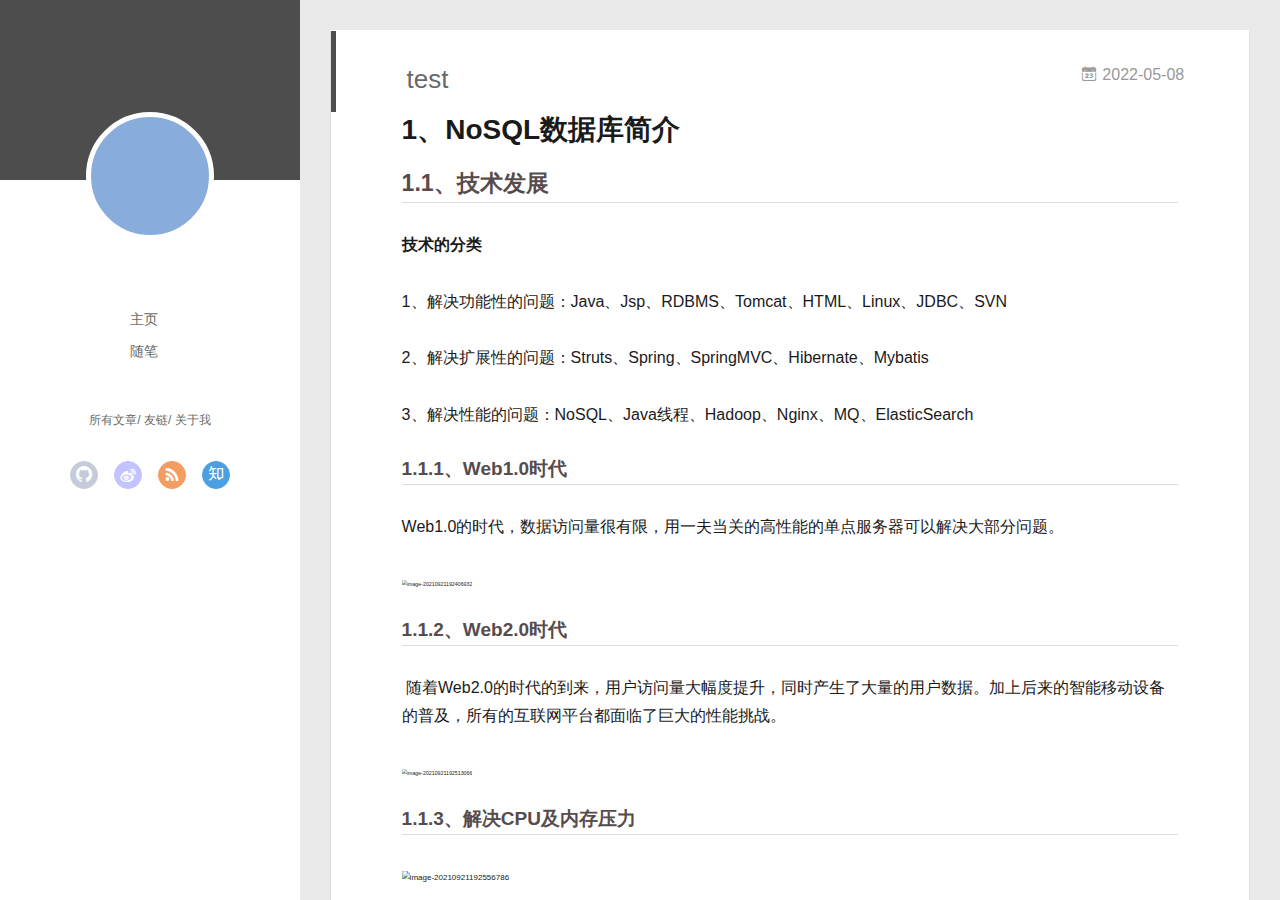
==== commit 520c5987: "Site updated: 2022-05-08 20:26:14" ====
--- a/index.html
+++ b/index.html
@@ -151,6 +151,786 @@
           </div>
           <div id="js-content" class="content-ll">
             
+  
+    <article id="post-test" class="article article-type-post  article-index" itemscope itemprop="blogPost">
+  <div class="article-inner">
+    
+      <header class="article-header">
+        
+  
+    <h1 itemprop="name">
+      <a class="article-title" href="/2022/05/08/test/">test</a>
+    </h1>
+  
+
+        
+        <a href="/2022/05/08/test/" class="archive-article-date">
+  	<time datetime="2022-05-08T12:20:16.000Z" itemprop="datePublished"><i class="icon-calendar icon"></i>2022-05-08</time>
+</a>
+        
+      </header>
+    
+    <div class="article-entry" itemprop="articleBody">
+      
+        <h1 id="1、NoSQL数据库简介"><a href="#1、NoSQL数据库简介" class="headerlink" title="1、NoSQL数据库简介"></a>1、NoSQL数据库简介</h1><h2 id="1-1、技术发展"><a href="#1-1、技术发展" class="headerlink" title="1.1、技术发展"></a>1.1、技术发展</h2><p><strong>技术的分类</strong></p>
+<p>1、解决功能性的问题：Java、Jsp、RDBMS、Tomcat、HTML、Linux、JDBC、SVN</p>
+<p>2、解决扩展性的问题：Struts、Spring、SpringMVC、Hibernate、Mybatis</p>
+<p>3、解决性能的问题：NoSQL、Java线程、Hadoop、Nginx、MQ、ElasticSearch</p>
+<h3 id="1-1-1、Web1-0时代"><a href="#1-1-1、Web1-0时代" class="headerlink" title="1.1.1、Web1.0时代"></a>1.1.1、Web1.0时代</h3><p>Web1.0的时代，数据访问量很有限，用一夫当关的高性能的单点服务器可以解决大部分问题。</p>
+ <img src="Redis6笔记.assets/008i3skNgy1guogzth39qj61z40nfwhb02-163410729240015.jpg" alt="image-20210921192406932" style="zoom: 33%;" />
+
+<h3 id="1-1-2、Web2-0时代"><a href="#1-1-2、Web2-0时代" class="headerlink" title="1.1.2、Web2.0时代"></a>1.1.2、Web2.0时代</h3><p>​        随着Web2.0的时代的到来，用户访问量大幅度提升，同时产生了大量的用户数据。加上后来的智能移动设备的普及，所有的互联网平台都面临了巨大的性能挑战。</p>
+ <img src="Redis6笔记.assets/008i3skNgy1guoh0wfdryj61u50u0jv402-163410728657211.jpg" alt="image-20210921192513066" style="zoom: 33%;" />
+
+<h3 id="1-1-3、解决CPU及内存压力"><a href="#1-1-3、解决CPU及内存压力" class="headerlink" title="1.1.3、解决CPU及内存压力"></a>1.1.3、解决CPU及内存压力</h3> <img src="Redis6笔记.assets/008i3skNgy1guoh1nysu9j618k0u0q6y02-16341072827669.jpg" alt="image-20210921192556786" style="zoom:50%;" />
+
+<h3 id="1-1-4、解决IO压力"><a href="#1-1-4、解决IO压力" class="headerlink" title="1.1.4、解决IO压力"></a>1.1.4、解决IO压力</h3> <img src="Redis6笔记.assets/008i3skNgy1guoh2tprjmj614k0u077o02-16341072791567.jpg" alt="image-20210921192703691" style="zoom: 50%;" />
+
+<h2 id="1-2、NoSQL数据库"><a href="#1-2、NoSQL数据库" class="headerlink" title="1.2、NoSQL数据库"></a>1.2、NoSQL数据库</h2><h3 id="1-2-1、NoSQL数据库概述"><a href="#1-2-1、NoSQL数据库概述" class="headerlink" title="1.2.1、NoSQL数据库概述"></a>1.2.1、NoSQL数据库概述</h3><p>NoSQL(NoSQL = Not Only SQL )，意即“不仅仅是SQL”，泛指非关系型的数据库。 </p>
+<p>NoSQL 不依赖业务逻辑方式存储，而以简单的key-value模式存储。因此大大的增加了数据库的扩展能力。</p>
+<ul>
+<li>不遵循SQL标准。</li>
+<li>不支持ACID。</li>
+<li>远超于SQL的性能。</li>
+</ul>
+<h3 id="1-2-2、NoSQL适用场景"><a href="#1-2-2、NoSQL适用场景" class="headerlink" title="1.2.2、NoSQL适用场景"></a>1.2.2、NoSQL适用场景</h3><ul>
+<li>对数据高并发的读写</li>
+<li>海量数据的读写</li>
+<li>对数据高可扩展性的</li>
+</ul>
+<h3 id="1-2-3、NoSQL不适用场景"><a href="#1-2-3、NoSQL不适用场景" class="headerlink" title="1.2.3、NoSQL不适用场景"></a>1.2.3、NoSQL不适用场景</h3><ul>
+<li>需要事务支持</li>
+<li>基于sql的结构化查询存储，处理复杂的关系,需要即席查询。</li>
+<li>（用不着sql的和用了sql也不行的情况，请考虑用NoSql）</li>
+</ul>
+<h3 id="1-2-4、Memcache"><a href="#1-2-4、Memcache" class="headerlink" title="1.2.4、Memcache"></a>1.2.4、Memcache</h3><ul>
+<li>很早出现的NoSql数据库</li>
+<li>数据都在内存中，一般不持久化</li>
+<li>支持简单的key-value模式，支持类型单一</li>
+<li>一般是作为缓存数据库辅助持久化的数据库</li>
+</ul>
+<h3 id="1-2-5、Redis"><a href="#1-2-5、Redis" class="headerlink" title="1.2.5、Redis"></a>1.2.5、Redis</h3><ul>
+<li>几乎覆盖了Memcached的绝大部分功能</li>
+<li>数据都在内存中，支持持久化，主要用作备份恢复</li>
+<li>除了支持简单的key-value模式，还支持多种数据结构的存储，比如 list、set、hash、zset等。</li>
+<li>一般是作为缓存数据库辅助持久化的数据库</li>
+</ul>
+<h3 id="1-2-6、MongoDB"><a href="#1-2-6、MongoDB" class="headerlink" title="1.2.6、MongoDB"></a>1.2.6、MongoDB</h3><ul>
+<li>高性能、开源、模式自由(schema  free)的文档型数据库</li>
+<li>数据都在内存中， 如果内存不足，把不常用的数据保存到硬盘</li>
+<li>虽然是key-value模式，但是对value（尤其是json）提供了丰富的查询功能</li>
+<li>支持二进制数据及大型对象</li>
+<li>可以根据数据的特点替代RDBMS ，成为独立的数据库。或者配合RDBMS，存储特定的数据。</li>
+</ul>
+<h2 id="1-3、行式存储数据库（大数据时代）"><a href="#1-3、行式存储数据库（大数据时代）" class="headerlink" title="1.3、行式存储数据库（大数据时代）"></a>1.3、行式存储数据库（大数据时代）</h2><h3 id="1-3-1、行式数据库"><a href="#1-3-1、行式数据库" class="headerlink" title="1.3.1、行式数据库"></a>1.3.1、行式数据库</h3> <img src="Redis6笔记.assets/008i3skNgy1guohbshjbrj61qp0u0aei02-163410732525417.jpg" alt="image-20210921193540645" style="zoom: 33%;" />
+
+<h3 id="1-3-2、列式数据库"><a href="#1-3-2、列式数据库" class="headerlink" title="1.3.2、列式数据库"></a>1.3.2、列式数据库</h3> <img src="https://tva1.sinaimg.cn/large/008i3skNgy1guohcciq23j61q50u0td502.jpg" alt="image-20210921193612744" style="zoom:33%;" />
+
+<h4 id="1-3-2-1、Hbase"><a href="#1-3-2-1、Hbase" class="headerlink" title="1.3.2.1、Hbase"></a>1.3.2.1、Hbase</h4> <img src="Redis6笔记.assets/008i3skNgy1guohd2movfj61z40ojtc202.jpg" alt="image-20210921193655010" style="zoom: 15%;" />
+
+<p><strong>HBase是Hadoop项目中的数据库。它用于需要对大量的数据进行随机、实时的读写操作的场景中。</strong></p>
+<p><strong>HBase的目标就是处理数据量非常庞大的表，可以用普通的计算机处理超过10亿行数据，还可处理有数百万列元素的数据表。</strong></p>
+<h4 id="1-3-2-2、Cassandra-kəˈsaendrə"><a href="#1-3-2-2、Cassandra-kəˈsaendrə" class="headerlink" title="1.3.2.2、Cassandra[kəˈsændrə]"></a>1.3.2.2、Cassandra[kəˈsændrə]</h4> <img src="Redis6笔记.assets/008i3skNgy1guohdzyoa3j61z40hsq5g02.jpg" alt="image-20210921193747854" style="zoom: 20%;" />
+
+<p>​        Apache Cassandra是一款免费的开源NoSQL数据库，其设计目的在于管理由大量商用服务器构建起来的庞大集群上的海量数据集(数据量通常达到PB级别)。在众多显著特性当中，Cassandra最为卓越的长处是对写入及读取操作进行规模调整，而且其不强调主集群的设计思路能够以相对直观的方式简化各集群的创建与扩展流程。</p>
+<blockquote>
+<p>计算机存储单位 计算机存储单位一般用B，KB，MB，GB，TB，EB，ZB，YB，BB来表示，它们之间的关系是：<br>位 bit (比特)(Binary Digits)：存放一位二进制数，即 0 或 1，最小的存储单位。<br>字节 byte：8个二进制位为一个字节(B)，最常用的单位。<br>1KB (Kilobyte 千字节)=1024B，<br>1MB (Megabyte 兆字节 简称“兆”)=1024KB，<br>1GB (Gigabyte 吉字节 又称“千兆”)=1024MB，<br>1TB (Trillionbyte 万亿字节 太字节)=1024GB，其中1024=2^10 ( 2 的10次方)，<br>1PB（Petabyte 千万亿字节 拍字节）=1024TB，<br>1EB（Exabyte 百亿亿字节 艾字节）=1024PB，<br>1ZB (Zettabyte 十万亿亿字节 泽字节)= 1024 EB,<br>1YB (Jottabyte 一亿亿亿字节 尧字节)= 1024 ZB,<br>1BB (Brontobyte 一千亿亿亿字节)= 1024 YB.<br>注：“兆”为百万级数量单位。</p>
+</blockquote>
+<h2 id="1-4、图关系型数据库"><a href="#1-4、图关系型数据库" class="headerlink" title="1.4、图关系型数据库"></a>1.4、图关系型数据库</h2> <img src="https://tva1.sinaimg.cn/large/008i3skNgy1guohfz0eonj61z40hemzy02.jpg" alt="image-20210921193941788" style="zoom:20%;" />
+
+<p><em><em>主要应用：社会关系，公共交通网络，地图及网络拓谱(n</em>(n-1)/2)</em>*</p>
+ <img src="https://tva1.sinaimg.cn/large/008i3skNgy1guohgddkvoj61d90u0tc302.jpg" alt="image-20210921194005151" style="zoom:50%;" />
+
+<h2 id="1-5、DB-Engines-数据库排名"><a href="#1-5、DB-Engines-数据库排名" class="headerlink" title="1.5、DB-Engines 数据库排名"></a>1.5、DB-Engines 数据库排名</h2><p><a target="_blank" rel="noopener" href="http://db-engines.com/en/ranking">http://db-engines.com/en/ranking</a></p>
+ <img src="Redis6笔记.assets/008i3skNgy1guohh5q9xnj61mg0u011d02-163410791143329.jpg" alt="image-20210921194050762" style="zoom: 45%;" />
+
+<h1 id="2、Redis概述安装"><a href="#2、Redis概述安装" class="headerlink" title="2、Redis概述安装"></a>2、Redis概述安装</h1><p>​        <strong>Redis是一个开源的key-value存储系统。</strong>和Memcached类似，它支持存储的value类型相对更多，包括string(字符串)、list(链表)、set(集合)、zset(sorted set –有序集合)和hash（哈希类型）。这些数据类型都支持push/pop、add/remove及取交集并集和差集及更丰富的操作，而且这些操作都是原子性的。在此基础上，Redis支持各种不同方式的排序。与memcached一样，为了保证效率，数据都是缓存在内存中。区别的是Redis会周期性的把更新的数据写入磁盘或者把修改操作写入追加的记录文件。并且在此基础上实现了master-slave(主从)同步。</p>
+<h2 id="2-1、应用场景"><a href="#2-1、应用场景" class="headerlink" title="2.1、应用场景"></a>2.1、应用场景</h2><h3 id="2-1-1、配合关系型数据库做高速缓存"><a href="#2-1-1、配合关系型数据库做高速缓存" class="headerlink" title="2.1.1、配合关系型数据库做高速缓存"></a>2.1.1、配合关系型数据库做高速缓存</h3><ul>
+<li><strong>高频次，热门访问的数据，降低数据库IO</strong></li>
+<li><strong>分布式架构，做session共享</strong></li>
+</ul>
+ <img src="Redis6笔记.assets/008i3skNgy1guohlhn2cjj61rs0u0whd02.jpg" alt="image-20210921194500139" style="zoom: 25%;" />
+
+<h3 id="2-1-2、多样的数据结构存储持久化数据"><a href="#2-1-2、多样的数据结构存储持久化数据" class="headerlink" title="2.1.2、多样的数据结构存储持久化数据"></a>2.1.2、多样的数据结构存储持久化数据</h3> <img src="Redis6笔记.assets/008i3skNgy1guohm3xqbgj61wa0u0tea02.jpg" alt="image-20210921194536056" style="zoom:33%;" />
+
+<h2 id="2-2、Redis安装"><a href="#2-2、Redis安装" class="headerlink" title="2.2、Redis安装"></a>2.2、Redis安装</h2><p>Redis官方网站    <a target="_blank" rel="noopener" href="http://redis.io/">http://redis.io</a></p>
+<p>Redis中文官方网站    <a target="_blank" rel="noopener" href="http://redis.cn/">http://redis.cn/</a></p>
+ <img src="Redis6笔记.assets/008i3skNgy1guohnlu4l0j61g50u0wl502-163410801123934.jpg" alt="image-20210921194701098" style="zoom:40%;" />
+
+ <img src="Redis6笔记.assets/008i3skNgy1guohnufcowj61790u07b302-163410800798132.jpg" alt="image-20210921194716008" style="zoom:50%;" />
+
+<h3 id="2-2-1、安装版本"><a href="#2-2-1、安装版本" class="headerlink" title="2.2.1、安装版本"></a>2.2.1、安装版本</h3><ul>
+<li>6.2.1 for Linux（redis-6.2.1.tar.gz）</li>
+<li>不用考虑在windows环境下对Redis的支持</li>
+</ul>
+ <img src="https://tva1.sinaimg.cn/large/008i3skNgy1guohouxwc5j61z4074gmt02.jpg" alt="image-20210921194809227" style="zoom: 35%;" />
+
+<h3 id="2-2-2、安装步骤"><a href="#2-2-2、安装步骤" class="headerlink" title="2.2.2、安装步骤"></a>2.2.2、安装步骤</h3><p><strong>准备工作：下载安装最新版的gcc编译器</strong></p>
+<p><strong>安装C 语言的编译环境</strong></p>
+<figure class="highlight shell"><table><tr><td class="gutter"><pre><span class="line">1</span><br><span class="line">2</span><br><span class="line">3</span><br></pre></td><td class="code"><pre><span class="line">yum install centos-release-scl scl-utils-build</span><br><span class="line">yum install -y devtoolset-8-toolchain</span><br><span class="line">scl enable devtoolset-8 bash</span><br></pre></td></tr></table></figure>
+
+<p><strong>测试 gcc版本</strong> </p>
+<figure class="highlight shell"><table><tr><td class="gutter"><pre><span class="line">1</span><br></pre></td><td class="code"><pre><span class="line">gcc --version</span><br></pre></td></tr></table></figure>
+
+ <img src="Redis6笔记.assets/008i3skNgy1guojlbv1azj61z409badp02.jpg" alt="image-20210921205403071" style="zoom:25%;" />
+
+<ol>
+<li>下载redis-6.2.1.tar.gz放/opt目录</li>
+<li>解压命令：tar -zxvf redis-6.2.1.tar.gz</li>
+<li>解压完成后进入目录：cd redis-6.2.1</li>
+<li>在redis-6.2.1目录下再次执行make命令（只是编译好）</li>
+<li>如果没有准备好C语言编译环境，make 会报错—Jemalloc/jemalloc.h：没有那个文件</li>
+</ol>
+ <img src="https://tva1.sinaimg.cn/large/008i3skNgy1guojofh28rj61z40rewjj02.jpg" alt="image-20210921205701725" style="zoom:25%;" />
+
+<p><strong>解决方案：运行make distclean</strong></p>
+<p> <img src="Redis6%E7%AC%94%E8%AE%B0.assets/image-20211013145854105.png" alt="image-20211013145854105"></p>
+<p><strong>在redis-6.2.1目录下再次执行make命令（只是编译好）</strong></p>
+<p>跳过make test 继续执行: make install</p>
+<p> <img src="Redis6%E7%AC%94%E8%AE%B0.assets/image-20211013145542323.png" alt="image-20211013145542323"></p>
+<h3 id="2-2-3、安装目录：-usr-local-bin"><a href="#2-2-3、安装目录：-usr-local-bin" class="headerlink" title="2.2.3、安装目录：/usr/local/bin"></a>2.2.3、安装目录：/usr/local/bin</h3><p><strong>查看默认安装目录</strong></p>
+<blockquote>
+<p>redis-benchmark:  性能测试工具，可以在自己本子运行，看看自己本子性能如何<br>redis-check-aof：修复有问题的AOF文件，rdb和aof后面讲<br>redis-check-dump：修复有问题的dump.rdb文件<br>redis-sentinel：Redis集群使用<br>redis-server：Redis服务器启动命令<br>redis-cli：客户端，操作入口</p>
+</blockquote>
+<h3 id="2-2-4、前台启动（不推荐）"><a href="#2-2-4、前台启动（不推荐）" class="headerlink" title="2.2.4、前台启动（不推荐）"></a>2.2.4、前台启动（不推荐）</h3><p><strong>前台启动，命令行窗口不能关闭，否则服务器停止</strong></p>
+ <img src="https://tva1.sinaimg.cn/large/008i3skNgy1guojs6aexfj61640u0n2q02.jpg" alt="image-20210921210037508" style="zoom:50%;" />
+
+<h3 id="2-2-5、后台启动（推荐）"><a href="#2-2-5、后台启动（推荐）" class="headerlink" title="2.2.5、后台启动（推荐）"></a>2.2.5、后台启动（推荐）</h3><h4 id="2-2-5-1、备份redis-conf"><a href="#2-2-5-1、备份redis-conf" class="headerlink" title="2.2.5.1、备份redis.conf"></a>2.2.5.1、备份redis.conf</h4><p><strong>拷贝一份redis.conf到其他目录</strong></p>
+<figure class="highlight shell"><table><tr><td class="gutter"><pre><span class="line">1</span><br></pre></td><td class="code"><pre><span class="line">cp  /opt/redis-3.2.5/redis.conf  /myredis</span><br></pre></td></tr></table></figure>
+
+<h4 id="2-2-5-2、后台启动设置daemonize-no改成yes"><a href="#2-2-5-2、后台启动设置daemonize-no改成yes" class="headerlink" title="2.2.5.2、后台启动设置daemonize no改成yes"></a>2.2.5.2、后台启动设置daemonize no改成yes</h4><p>修改redis.conf(128行)文件将里面的daemonize no 改成 yes，让服务在后台启动</p>
+<h4 id="2-2-5-3、Redis启动"><a href="#2-2-5-3、Redis启动" class="headerlink" title="2.2.5.3、Redis启动"></a>2.2.5.3、Redis启动</h4><p>redis-server/myredis/redis.conf</p>
+ <img src="Redis6笔记.assets/008i3skNgy1guok0mzgryj61z408n40u02.jpg" alt="image-20210921210845613" style="zoom: 25%;" />
+
+<h4 id="2-2-5-4、用客户端访问：redis-cli"><a href="#2-2-5-4、用客户端访问：redis-cli" class="headerlink" title="2.2.5.4、用客户端访问：redis-cli"></a>2.2.5.4、用客户端访问：redis-cli</h4> <img src="Redis6笔记.assets/008i3skNgy1guok160y01j61z40dd0ux02.jpg" alt="image-20210921210916409" style="zoom:20%;" />
+
+<h4 id="2-2-5-5、多个端口可以：redis-cli-p6379"><a href="#2-2-5-5、多个端口可以：redis-cli-p6379" class="headerlink" title="2.2.5.5、多个端口可以：redis-cli -p6379"></a>2.2.5.5、多个端口可以：redis-cli -p6379</h4><h4 id="2-2-5-6、测试验证：-ping"><a href="#2-2-5-6、测试验证：-ping" class="headerlink" title="2.2.5.6、测试验证： ping"></a>2.2.5.6、测试验证： ping</h4> <img src="Redis6笔记.assets/008i3skNgy1guok2ozodrj61z40e0abp02.jpg" alt="image-20210921211044349" style="zoom:15%;" />
+
+<h4 id="2-2-5-7、Redis关闭"><a href="#2-2-5-7、Redis关闭" class="headerlink" title="2.2.5.7、Redis关闭"></a>2.2.5.7、Redis关闭</h4><p><strong>单实例关闭：redis-cli shutdown</strong></p>
+ <img src="Redis6笔记.assets/008i3skNgy1guok3ividzj61z408e0um02-163410859016645.jpg" alt="image-20210921211132549" style="zoom:35%;" />
+
+<p><strong>也可以进入终端后再关闭</strong></p>
+ <img src="Redis6笔记.assets/008i3skNgy1guok41r1zzj61z40cm0um02.jpg" alt="image-20210921211201433" style="zoom:15%;" />
+
+<p><strong>多实例关闭，指定端口关闭</strong></p>
+<figure class="highlight shell"><table><tr><td class="gutter"><pre><span class="line">1</span><br></pre></td><td class="code"><pre><span class="line">redis-cli -p 6379 shutdown</span><br></pre></td></tr></table></figure>
+
+<h3 id="2-2-6、Redis介绍相关知识"><a href="#2-2-6、Redis介绍相关知识" class="headerlink" title="2.2.6、Redis介绍相关知识"></a>2.2.6、Redis介绍相关知识</h3><blockquote>
+<p><strong>端口6379从何而来   Alessia  Merz</strong></p>
+</blockquote>
+<ul>
+<li>默认16个数据库，类似数组下标从0开始，初始默认使用0号库</li>
+<li>使用命令 select   <dbid>来切换数据库。如: select 8 </li>
+<li>统一密码管理，所有库同样密码。</li>
+<li>dbsize查看当前数据库的key的数量</li>
+<li>flushdb清空当前库</li>
+<li>flushall通杀全部库</li>
+</ul>
+<h3 id="2-2-7、Redis是单线程-多路IO复用技术"><a href="#2-2-7、Redis是单线程-多路IO复用技术" class="headerlink" title="2.2.7、Redis是单线程+多路IO复用技术"></a>2.2.7、Redis是单线程+多路IO复用技术</h3><p>多路复用是指使用一个线程来检查多个文件描述符（Socket）的就绪状态，比如调用select和poll函数，传入多个文件描述符，如果有一个文件描述符就绪，则返回，否则阻塞直到超时。得到就绪状态后进行真正的操作可以在同一个线程里执行，也可以启动线程执行（比如使用线程池）</p>
+<blockquote>
+<p><strong>串行   vs   多线程+锁（memcached） vs   单线程+多路IO复用(Redis)</strong></p>
+</blockquote>
+<p>（与Memcache三点不同: 支持多数据类型，支持持久化，单线程+多路IO复用）  </p>
+ <img src="Redis6笔记.assets/008i3skNgy1guokb2iwp0j61z40l5dhy02.jpg" alt="image-20210921211847406" style="zoom: 33%;" />
+
+<h1 id="3、常用五大数据类型"><a href="#3、常用五大数据类型" class="headerlink" title="3、常用五大数据类型"></a>3、常用五大数据类型</h1><p><strong>哪里去获得redis常见数据类型操作命令</strong>  <a target="_blank" rel="noopener" href="http://www.redis.cn/commands.html">http://www.redis.cn/commands.html</a></p>
+<h2 id="3-1、Redis键-key"><a href="#3-1、Redis键-key" class="headerlink" title="3.1、Redis键(key)"></a>3.1、Redis键(key)</h2><p><code>keys *</code> 查看当前库所有key    (匹配：keys *1)</p>
+<p><code>exists key</code> 判断某个key是否存在</p>
+<p><code>type key</code>  查看你的key是什么类型</p>
+<p><code>del key</code>  删除指定的key数据</p>
+<p><code>unlink key</code>  根据value选择非阻塞删除，仅将keys从keyspace元数据中删除，真正的删除会在后续异步操作。</p>
+<p><code>expire key 10</code> 10秒钟：为给定的key设置过期时间</p>
+<p><code>ttl key</code>   查看还有多少秒过期，-1表示永不过期，-2表示已过期</p>
+<p><code>select 0</code>     命令切换数据库默认范围 0～15</p>
+<p><code>dbsize</code>    查看当前数据库的key的数量</p>
+<p><code>flushdb</code>    清空当前库</p>
+<p><code>flushall</code>    通杀全部库</p>
+<h2 id="3-2、Redis字符串-String"><a href="#3-2、Redis字符串-String" class="headerlink" title="3.2、Redis字符串(String)"></a>3.2、Redis字符串(String)</h2><h3 id="3-2-1、String简介"><a href="#3-2-1、String简介" class="headerlink" title="3.2.1、String简介"></a>3.2.1、String简介</h3><ul>
+<li><p>String是Redis最基本的类型，你可以理解成与Memcached一模一样的类型，一个key对应一个value。</p>
+</li>
+<li><p>String类型是二进制安全的。意味着Redis的string可以包含任何数据。比如jpg图片或者序列化的对象。</p>
+</li>
+<li><p>String类型是Redis最基本的数据类型，一个Redis中字符串value最多可以是<strong>512M</strong></p>
+</li>
+</ul>
+<h3 id="3-2-2、String常用命令"><a href="#3-2-2、String常用命令" class="headerlink" title="3.2.2、String常用命令"></a>3.2.2、String常用命令</h3><figure class="highlight shell"><table><tr><td class="gutter"><pre><span class="line">1</span><br></pre></td><td class="code"><pre><span class="line">set &lt;key&gt;  &lt;value&gt;  # 添加键值对</span><br></pre></td></tr></table></figure>
+
+ <img src="Redis6笔记.assets/008i3skNgy1guokxqqr4rj61z402kwf702.jpg" alt="image-20210921214034923" style="zoom:33%;" />
+
+<ul>
+<li>*NX：当数据库中key不存在时，可以将key-value添加数据库</li>
+<li>*XX：当数据库中key存在时，可以将key-value添加数据库，与NX参数互斥</li>
+<li>*EX：key的超时秒数</li>
+<li>*PX：key的超时毫秒数，与EX互斥</li>
+</ul>
+<p><code>get &lt;key&gt;</code>    查询对应键值</p>
+<p><code>append &lt;key&gt; &lt;value&gt;</code>    将给定的  <value>  追加到原值的末尾</p>
+<p><code>strlen &lt;key&gt;</code>    获得值的长度</p>
+<p><code>setnx &lt;key&gt; &lt;value&gt;</code>    只有在 key 不存在时    设置 key 的值</p>
+<p><code>incr &lt;key&gt;</code>    将 key 中储存的数字值增1，只能对数字值操作，如果为空，新增值为1</p>
+<p><code>decr &lt;key&gt;</code>    将 key 中储存的数字值减1，只能对数字值操作，如果为空，新增值为-1</p>
+<p><code>incrby / decrby &lt;key&gt; &lt;步长&gt;</code>    将 key 中储存的数字值增减。自定义步长。</p>
+<p><strong>原子性</strong></p>
+ <img src="Redis6笔记.assets/008i3skNgy1guol3nw35pj61h20u076y02.jpg" alt="image-20210921214616018" style="zoom: 33%;" />
+
+<blockquote>
+<p>所谓原子操作是指不会被线程调度机制打断的操作；这种操作一旦开始，就一直运行到结束，中间不会有任何 context switch （切换到另一个线程）。</p>
+</blockquote>
+<ul>
+<li>在单线程中， 能够在单条指令中完成的操作都可以认为是”原子操作”，因为中断只能发生于指令之间。</li>
+<li>在多线程中，不能被其它进程（线程）打断的操作就叫原子操作。</li>
+<li>Redis单命令的原子性主要得益于Redis的单线程。</li>
+</ul>
+<p><strong>案例：</strong></p>
+<p>java中的i++是否是原子操作？不是</p>
+<p>i=0;两个线程分别对i进行++100次,值是多少？</p>
+ <img src="Redis6笔记.assets/008i3skNgy1guol86g0y6j60je0mgdgl02.jpg" alt="image-20210921215036635" style="zoom:50%;" />
+
+<ul>
+<li><code>mset &lt;key1&gt; &lt;value1&gt; &lt;key2&gt; &lt;value2&gt;  .....</code>    同时设置一个或多个 key-value对  </li>
+<li><code>mget &lt;key1&gt; &lt;key2&gt; &lt;key3&gt; .....</code>  同时获取一个或多个 value  </li>
+<li><code>msetnx &lt;key1&gt; &lt;value1&gt; &lt;key2&gt; &lt;value2&gt;  .....</code>  同时设置一个或多个 key-value 对，当且仅当所有给定 key 都不存在。</li>
+</ul>
+<p><strong>原子性，有一个失败则都失败</strong></p>
+<ul>
+<li><p><code>getrange &lt;key&gt; &lt;起始位置&gt; &lt;结束位置&gt;</code>     获得值的范围，类似java中的substring，前包，后包</p>
+</li>
+<li><p><code>setrange &lt;key&gt; &lt;起始位置&gt; &lt;value&gt;</code>    用 <value>  覆写<key>所储存的字符串值，从&lt;起始位置&gt;开始(索引从0开始)。</p>
+</li>
+<li><p><code>setex &lt;key&gt; &lt;过期时间&gt; &lt;value&gt;</code>    设置键值的同时，设置过期时间，单位秒。</p>
+</li>
+<li><p><code>getset &lt;key&gt; &lt;value&gt;</code>    以新换旧，设置了新值同时获得旧值。</p>
+</li>
+</ul>
+<h3 id="3-2-3、String的数据结构"><a href="#3-2-3、String的数据结构" class="headerlink" title="3.2.3、String的数据结构"></a>3.2.3、String的数据结构</h3><p>​        String的数据结构为简单动态字符串(Simple Dynamic String,缩写SDS)。是可以修改的字符串，内部结构实现上类似于Java的ArrayList，采用预分配冗余空间的方式来减少内存的频繁分配.</p>
+ <img src="Redis6笔记.assets/008i3skNgy1guolhlp26oj61z40cxmyf02-163410865722852.jpg" alt="image-20210921215939576" style="zoom: 33%;" />
+
+<p>​        如图中所示，内部为当前字符串实际分配的空间capacity一般要高于实际字符串长度len。当字符串长度小于1M时，扩容都是加倍现有的空间，如果超过1M，扩容时一次只会多扩1M的空间。需要注意的是字符串最大长度为512M。</p>
+<h2 id="3-3、Redis列表-List"><a href="#3-3、Redis列表-List" class="headerlink" title="3.3、Redis列表(List)"></a>3.3、Redis列表(List)</h2><h3 id="3-3-1、List简介"><a href="#3-3-1、List简介" class="headerlink" title="3.3.1、List简介"></a>3.3.1、List简介</h3><p><strong>单键多值</strong><br>        Redis 列表是简单的字符串列表，按照插入顺序排序。你可以添加一个元素到列表的头部（左边）或者尾部（右边）。它的底层实际是个双向链表，对两端的操作性能很高，通过索引下标的操作中间的节点性能会较差。</p>
+ <img src="https://tva1.sinaimg.cn/large/008i3skNgy1guoll6f3bvj61z40an76702.jpg" alt="image-20210921220306234" style="zoom: 40%;" />
+
+<h3 id="3-3-2、List常用命令"><a href="#3-3-2、List常用命令" class="headerlink" title="3.3.2、List常用命令"></a>3.3.2、List常用命令</h3><ul>
+<li><code>lpush/rpush  &lt;key&gt;&lt;value1&gt;&lt;value2&gt;&lt;value3&gt; ....</code>     从左边/右边插入一个或多个值。</li>
+<li><code>lpop/rpop  &lt;key&gt;</code>    从左边/右边吐出一个值。值在键在，值光键亡。</li>
+<li><code>rpoplpush  &lt;key1&gt;&lt;key2&gt;</code>    从<key1>列表右边吐出一个值，插到<key2>列表左边。</li>
+<li><code>lrange &lt;key&gt;&lt;start&gt;&lt;stop&gt;</code>    按照索引下标获得元素(从左到右)</li>
+<li><code>lrange mylist 0 -1</code>   0左边第一个，-1右边第一个，（0-1表示获取所有）</li>
+<li><code>lindex &lt;key&gt;&lt;index&gt;</code>    按照索引下标获得元素(从左到右)</li>
+<li><code>llen &lt;key&gt;</code>    获得列表长度 </li>
+<li><code>linsert &lt;key&gt;  before &lt;value&gt;&lt;newvalue&gt;</code>    在<value>的后面插入<newvalue>插入值</li>
+<li><code>lrem &lt;key&gt;&lt;n&gt;&lt;value&gt;</code>    从左边删除n个value(从左到右)</li>
+<li><code>lset &lt;key&gt;&lt;index&gt;&lt;value&gt;</code>    将列表key下标为index的值替换成value</li>
+</ul>
+<h3 id="3-3-3、List数据结构"><a href="#3-3-3、List数据结构" class="headerlink" title="3.3.3、List数据结构"></a>3.3.3、List数据结构</h3><p>​        List的数据结构为快速链表quickList。首先在列表元素较少的情况下会使用一块连续的内存存储，这个结构是ziplist，也即是压缩列表。它将所有的元素紧挨着一起存储，分配的是一块连续的内存。当数据量比较多的时候才会改成quicklist。因为普通的链表需要的附加指针空间太大，会比较浪费空间。比如这个列表里存的只是int类型的数据，结构上还需要两个额外的指针prev和next。</p>
+ <img src="Redis6笔记.assets/008i3skNgy1guolw0za3aj61z407et9p02.jpg" alt="image-20210921221331399" style="zoom: 40%;" />
+
+<p>​        Redis将链表和ziplist结合起来组成了quicklist。也就是将多个ziplist使用双向指针串起来使用。这样既满足了快速的插入删除性能，又不会出现太大的空间冗余。</p>
+<h2 id="3-4、Redis集合-Set"><a href="#3-4、Redis集合-Set" class="headerlink" title="3.4、Redis集合(Set)"></a>3.4、Redis集合(Set)</h2><h3 id="3-4-1、Set简介"><a href="#3-4-1、Set简介" class="headerlink" title="3.4.1、Set简介"></a>3.4.1、Set简介</h3><p>​        Redis set对外提供的功能与list类似是一个列表的功能，特殊之处在于set是可以自动排重的，当你需要存储一个列表数据，又不希望出现重复数据时，set是一个很好的选择，并且set提供了判断某个成员是否在一个set集合内的重要接口，这个也是list所不能提供的。<br>​        Redis的Set是string类型的无序集合。它底层其实是一个value为null的hash表，所以添加，删除，查找的复杂度都是O(1)。<br>​        一个算法，随着数据的增加，执行时间的长短，如果是O(1)，数据增加，查找数据的时间不变。</p>
+<h3 id="3-4-2、Set常用命令"><a href="#3-4-2、Set常用命令" class="headerlink" title="3.4.2、Set常用命令"></a>3.4.2、Set常用命令</h3><ul>
+<li><code>sadd &lt;key&gt;&lt;value1&gt;&lt;value2&gt; .....</code>   将一个或多个 member 元素加入到集合 key 中，已经存在的 member 元素将被忽略</li>
+<li><code>smembers &lt;key&gt;</code>    取出该集合的所有值。</li>
+<li><code>sismember &lt;key&gt;&lt;value&gt;</code>    判断集合<key>是否为含有该<value>值，有1，没有0</li>
+<li><code>scard&lt;key&gt;</code>    返回该集合的元素个数。</li>
+<li><code>srem &lt;key&gt;&lt;value1&gt;&lt;value2&gt; ....</code>     删除集合中的某个元素。</li>
+<li><code>spop &lt;key&gt;</code>    随机从该集合中吐出一个值。</li>
+<li><code>srandmember &lt;key&gt;&lt;n&gt;</code>    随机从该集合中取出n个值。不会从集合中删除 。</li>
+<li><code>smove &lt;source&gt;&lt;destination&gt;value</code>    把集合中一个值从一个集合移动到另一个集合</li>
+<li><code>sinter &lt;key1&gt;&lt;key2&gt;</code>    返回两个集合的交集元素。</li>
+<li><code>sunion &lt;key1&gt;&lt;key2&gt;</code>    返回两个集合的并集元素。</li>
+<li><code>sdiff &lt;key1&gt;&lt;key2&gt;</code>    返回两个集合的差集元素(key1中的，不包含key2中的)</li>
+</ul>
+<h3 id="3-4-3、Set数据结构"><a href="#3-4-3、Set数据结构" class="headerlink" title="3.4.3、Set数据结构"></a>3.4.3、Set数据结构</h3><p>​        Set数据结构是dict字典，字典是用哈希表实现的。Java中HashSet的内部实现使用的是HashMap，只不过所有的value都指向同一个对象。Redis的set结构也是一样，它的内部也使用hash结构，所有的value都指向同一个内部值。</p>
+<h2 id="3-5、Redis哈希-Hash"><a href="#3-5、Redis哈希-Hash" class="headerlink" title="3.5、Redis哈希(Hash)"></a>3.5、Redis哈希(Hash)</h2><h3 id="3-5-1、Hash简介"><a href="#3-5-1、Hash简介" class="headerlink" title="3.5.1、Hash简介"></a>3.5.1、Hash简介</h3><p>Redis hash 是一个键值对集合。</p>
+<p>Redis hash是一个string类型的field和value的映射表，hash特别适合用于存储对象。</p>
+<p>类似Java里面的Map&lt;String,Object&gt;</p>
+<p>用户ID为查找的key，存储的value用户对象包含姓名，年龄，生日等信息，如果用普通的key/value结构来存储主要有以下2种存储方式：</p>
+ <img src="Redis6笔记.assets/008i3skNgy1guon49byqgj61eh0u0dit02.jpg" alt="image-20210921225601462" style="zoom:25%;" />
+
+<p>每次修改用户的某个属性需要，先反序列化改好后再序列化回去。开销较大。</p>
+ <img src="Redis6笔记.assets/008i3skNgy1guon56zgawj61h90u00vy02.jpg" alt="image-20210921225656069" style="zoom:25%;" />
+
+<p>用户ID数据冗余</p>
+ <img src="Redis6笔记.assets/008i3skNgy1guon5oygxtj61rl0u0gpj02.jpg" alt="image-20210921225724748" style="zoom:25%;" />
+
+<p><strong>通过 key(用户ID) + field(属性标签) 就可以操作对应属性数据了，既不需要重复存储数据，也不会带来序列化和并发修改控制的问题</strong></p>
+<h3 id="3-5-2、常用命令"><a href="#3-5-2、常用命令" class="headerlink" title="3.5.2、常用命令"></a>3.5.2、常用命令</h3><ul>
+<li><code>hset &lt;key&gt;&lt;field&gt;&lt;value&gt;</code>    给<key>集合中的  <field>键赋值<value></li>
+<li><code>hget &lt;key1&gt;&lt;field&gt;</code>    从<key1>集合<field>取出 value </li>
+<li><code>hmset &lt;key1&gt;&lt;field1&gt;&lt;value1&gt;&lt;field2&gt;&lt;value2&gt;...</code>     批量设置hash的值</li>
+<li><code>hexists &lt;key1&gt;&lt;field&gt;</code>    查看哈希表 key 中，给定域 field 是否存在。 </li>
+<li><code>hkeys &lt;key&gt;</code>    列出该hash集合的所有field</li>
+<li><code>hvals &lt;key&gt;</code>    列出该hash集合的所有value</li>
+<li><code>hincrby &lt;key&gt;&lt;field&gt;&lt;increment&gt;</code>    为哈希表 key 中的域 field 的值加上增量 1   -1</li>
+<li><code>hsetnx &lt;key&gt;&lt;field&gt;&lt;value&gt;</code>    将哈希表 key 中的域 field 的值设置为 value ，当且仅当域 field 不存在 .</li>
+</ul>
+<h3 id="3-5-3、数据结构"><a href="#3-5-3、数据结构" class="headerlink" title="3.5.3、数据结构"></a>3.5.3、数据结构</h3><p>​        Hash类型对应的数据结构是两种：ziplist（压缩列表），hashtable（哈希表）。当field-value长度较短且个数较少时，使用ziplist，否则使用hashtable。</p>
+<h2 id="3-6、Redis有序集合Zset-sorted-set"><a href="#3-6、Redis有序集合Zset-sorted-set" class="headerlink" title="3.6、Redis有序集合Zset(sorted set)"></a>3.6、Redis有序集合Zset(sorted set)</h2><h3 id="3-6-1、Zset简介"><a href="#3-6-1、Zset简介" class="headerlink" title="3.6.1、Zset简介"></a>3.6.1、Zset简介</h3><ul>
+<li>Redis有序集合zset与普通集合set非常相似，是一个没有重复元素的字符串集合。不同之处是有序集合的每个成员都关联了一个评分（score）,这个评分（score）被用来按照从最低分到最高分的方式排序集合中的成员。集合的成员是唯一的，但是评分可以是重复了 。</li>
+<li>因为元素是有序的, 所以你也可以很快的根据评分（score）或者次序（position）来获取一个范围的元素。</li>
+<li>访问有序集合的中间元素也是非常快的,因此你能够使用有序集合作为一个没有重复成员的智能列表。</li>
+</ul>
+<h3 id="3-6-2、Zset常用命令"><a href="#3-6-2、Zset常用命令" class="headerlink" title="3.6.2、Zset常用命令"></a>3.6.2、Zset常用命令</h3><ul>
+<li><code>zadd &lt;key&gt;&lt;score1&gt;&lt;value1&gt;&lt;score2&gt;&lt;value2&gt;…</code>    将一个或多个 member 元素及其 score 值加入到有序集 key 当中。</li>
+<li><code>zrange &lt;key&gt;&lt;start&gt;&lt;stop&gt; [WITHSCORES]</code>   返回有序集 key 中，下标在<start><stop>之间的元素带WITHSCORES，可以让分数一起和值返回到结果集。</li>
+<li><code>zrangebyscore key minmax [withscores] [limit offset count]</code>    返回有序集 key 中，所有 score 值介于 min 和 max 之间(包括等于 min 或 max )的成员。有序集成员按 score 值递增(从小到大)次序排列。 </li>
+<li><code>zrevrangebyscore key maxmin [withscores] [limit offset count]</code>    同上，改为从大到小排列。 </li>
+<li><code>zincrby &lt;key&gt;&lt;increment&gt;&lt;value&gt;</code>     为元素的score加上增量</li>
+<li><code>zrem &lt;key&gt;&lt;value&gt;</code>    删除该集合下，指定值的元素 </li>
+<li><code>zcount &lt;key&gt;&lt;min&gt;&lt;max&gt;</code>    统计该集合，分数区间内的元素个数 </li>
+<li><code>zrank &lt;key&gt;&lt;value&gt;</code>    返回该值在集合中的排名，从0开始。</li>
+</ul>
+<p>案例：如何利用zset实现一个文章访问量的排行榜？</p>
+ <img src="Redis6笔记.assets/image-20210922235306164.png" alt="image-20210922235306164" style="zoom:33%;" />
+
+<h3 id="3-6-3、Zset数据结构"><a href="#3-6-3、Zset数据结构" class="headerlink" title="3.6.3、Zset数据结构"></a>3.6.3、Zset数据结构</h3><p>​        SortedSet(zset)是Redis提供的一个非常特别的数据结构，一方面它等价于Java的数据结构Map&lt;String, Double&gt;，可以给每一个元素value赋予一个权重score，另一方面它又类似于TreeSet，内部的元素会按照权重score进行排序，可以得到每个元素的名次，还可以通过score的范围来获取元素的列表。</p>
+<p><strong>zset底层使用了两个数据结构</strong></p>
+<ol>
+<li>hash，hash的作用就是关联元素value和权重score，保障元素value的唯一性，可以通过元素value找到相应的score值。</li>
+<li>跳跃表，跳跃表的目的在于给元素value排序，根据score的范围获取元素列表。</li>
+</ol>
+<h3 id="3-6-4、跳跃表（跳表）"><a href="#3-6-4、跳跃表（跳表）" class="headerlink" title="3.6.4、跳跃表（跳表）"></a>3.6.4、跳跃表（跳表）</h3><ul>
+<li><p><strong>简介</strong></p>
+<pre><code>    有序集合在生活中比较常见，例如根据成绩对学生排名，根据得分对玩家排名等。对于有序集合的底层实现，可以用数组、平衡树、链表等。数组不便元素的插入、删除；平衡树或红黑树虽然效率高但结构复杂；链表查询需要遍历所有效率低。Redis采用的是跳跃表。跳跃表效率堪比红黑树，实现远比红黑树简单。
+</code></pre>
+</li>
+<li><p><strong>实例</strong></p>
+<p>​    对比有序链表和跳跃表，从链表中查询出51</p>
+<ul>
+<li><p><strong>有序链表</strong></p>
+ <img src="https://gitee.com/qin-lingzhi/pictures/raw/master/img/image-20210922235728361.png" alt="image-20210922235728361" style="zoom:33%;" />
+
+<p>要查找值为51的元素，需要从第一个元素开始依次查找、比较才能找到。共需要6次比较。</p>
+</li>
+<li><p><strong>跳跃表</strong></p>
+ <img src="Redis6笔记.assets/image-20210922235827916.png" alt="image-20210922235827916" style="zoom:33%;" />
+
+<p>​        从第2层开始，1节点比51节点小，向后比较。21节点比51节点小，继续向后比较，后面就是NULL了，所以从21节点向下到第1层。在第1层，41节点比51节点小，继续向后，61节点比51节点大，所以从41向下在第0层，51节点为要查找的节点，节点被找到，共查找4次。从此可以看出跳跃表比有序链表效率要高</p>
+</li>
+</ul>
+</li>
+</ul>
+<h1 id="4、Redis配置文件介绍"><a href="#4、Redis配置文件介绍" class="headerlink" title="4、Redis配置文件介绍"></a>4、Redis配置文件介绍</h1><p>配置文件所在目录：/myredis/redis.conf</p>
+<h2 id="4-1、Units单位"><a href="#4-1、Units单位" class="headerlink" title="4.1、Units单位"></a>4.1、Units单位</h2><p>配置大小单位,开头定义了一些基本的度量单位，只支持bytes，不支持bit大小写不敏感</p>
+ <img src="Redis6笔记.assets/008i3skNgy1guq8d50abgj61m70u0gqb02.jpg" alt="image-20210923075642733" style="zoom:33%;" />
+
+<h2 id="4-2、INCLUDES包含"><a href="#4-2、INCLUDES包含" class="headerlink" title="4.2、INCLUDES包含"></a>4.2、INCLUDES包含</h2> <img src="Redis6笔记.assets/008i3skNgy1guq8dvwtoaj61x50u0gt802.jpg" alt="image-20210923075726210" style="zoom:33%;" />
+
+<p>类似jsp中的include，多实例的情况可以把公用的配置文件提取出来</p>
+<h2 id="4-3、网络相关配置"><a href="#4-3、网络相关配置" class="headerlink" title="4.3、网络相关配置"></a>4.3、网络相关配置</h2><h3 id="4-3-1、bind"><a href="#4-3-1、bind" class="headerlink" title="4.3.1、bind"></a>4.3.1、bind</h3><ul>
+<li>默认情况bind=127.0.0.1只能接受本机的访问请求</li>
+<li>不写的情况下，无限制接受任何ip地址的访问</li>
+<li>生产环境肯定要写你应用服务器的地址；</li>
+<li>服务器是需要远程访问的，所以需要将其注释掉</li>
+<li>如果开启了protected-mode，那么在没有设定bind ip且没有设密码的情况下，Redis只允许接受本机的响应</li>
+</ul>
+ <img src="Redis6笔记.assets/008i3skNgy1guq8g2b1y5j61hc0u045002.jpg" alt="image-20210923075931764" style="zoom:40%;" />
+
+<p>保存配置，停止服务，重启启动查看进程，不再是本机访问了。</p>
+ <img src="Redis6笔记.assets/008i3skNgy1guq8glqcb4j61z40e70vm02-163410890523165.jpg" alt="image-20210923080002647" style="zoom:33%;" />
+
+<h3 id="4-3-2、protected-mode"><a href="#4-3-2、protected-mode" class="headerlink" title="4.3.2、protected-mode"></a>4.3.2、protected-mode</h3><p>将本机访问保护模式设置no</p>
+ <img src="Redis6笔记.assets/008i3skNgy1guq8h1rnkbj61pb0u0q9h02-163410893335068.jpg" alt="image-20210923080028389" style="zoom:33%;" />
+
+<h3 id="4-3-3、Port"><a href="#4-3-3、Port" class="headerlink" title="4.3.3、Port"></a>4.3.3、Port</h3><p>端口号，默认 6379</p>
+ <img src="Redis6笔记.assets/008i3skNgy1guqsjq7ho0j61z4061ta002.jpg" alt="image-20210923193458590" style="zoom:33%;" />
+
+<h3 id="4-3-4、tcp-backlog"><a href="#4-3-4、tcp-backlog" class="headerlink" title="4.3.4、tcp-backlog"></a>4.3.4、tcp-backlog</h3><ul>
+<li>设置tcp的backlog，backlog其实是一个连接队列，backlog队列总和=未完成三次握手队列 + 已经完成三次握手队列。</li>
+<li>在高并发环境下你需要一个高backlog值来避免慢客户端连接问题。</li>
+<li>注意Linux内核会将这个值减小到/proc/sys/net/core/somaxconn的值（128），所以需要确认增大/proc/sys/net/core/somaxconn和/proc/sys/net/ipv4/tcp_max_syn_backlog（128）两个值来达到想要的效果</li>
+</ul>
+ <img src="Redis6笔记.assets/008i3skNgy1guqsl09fxbj61z40f6q6h02.jpg" alt="image-20210923193615262" style="zoom:33%;" />
+
+<h3 id="4-3-5、timeout"><a href="#4-3-5、timeout" class="headerlink" title="4.3.5、timeout"></a>4.3.5、timeout</h3><p>一个空闲的客户端维持多少秒会关闭，0表示关闭该功能。即永不关闭。</p>
+ <img src="Redis6笔记.assets/008i3skNgy1guqslu41nyj61z40l8adu02.jpg" alt="image-20210923193702771" style="zoom:33%;" />
+
+<h3 id="4-3-6、tcp-keepalive"><a href="#4-3-6、tcp-keepalive" class="headerlink" title="4.3.6、tcp-keepalive"></a>4.3.6、tcp-keepalive</h3><p>对访问客户端的一种心跳检测，每个n秒检测一次。<br>单位为秒，如果设置为0，则不会进行Keepalive检测，建议设置成60 </p>
+ <img src="https://tva1.sinaimg.cn/large/008i3skNgy1guqsmfgp0cj61z40td0yq02.jpg" alt="image-20210923193737690" style="zoom:33%;" />
+
+<h2 id="4-4、GENERAL通用"><a href="#4-4、GENERAL通用" class="headerlink" title="4.4、GENERAL通用"></a>4.4、GENERAL通用</h2><h3 id="4-4-1、daemonize"><a href="#4-4-1、daemonize" class="headerlink" title="4.4.1、daemonize"></a>4.4.1、daemonize</h3><p>是否为后台进程，设置为yes，守护进程，后台启动。</p>
+ <img src="Redis6笔记.assets/008i3skNgy1guqsngi5qvj61z405i75i02.jpg" alt="image-20210923193836810" style="zoom:33%;" />
+
+<h3 id="4-4-2、pidfile"><a href="#4-4-2、pidfile" class="headerlink" title="4.4.2、pidfile"></a>4.4.2、pidfile</h3><p>存放pid文件的位置，每个实例会产生一个不同的pid文件。</p>
+ <img src="Redis6笔记.assets/008i3skNgy1guqso26cxdj61z40in78u02.jpg" alt="image-20210923193911461" style="zoom:33%;" />
+
+<h3 id="4-4-3、loglevel"><a href="#4-4-3、loglevel" class="headerlink" title="4.4.3、loglevel"></a>4.4.3、loglevel</h3><p>指定日志记录级别，Redis总共支持四个级别：debug、verbose、notice、warning，默认为notice</p>
+ <img src="Redis6笔记.assets/008i3skNgy1guqsp5yi3dj61z40dt0w802.jpg" alt="image-20210923194014691" style="zoom:33%;" />
+
+<h3 id="4-4-4、logfile"><a href="#4-4-4、logfile" class="headerlink" title="4.4.4、logfile"></a>4.4.4、logfile</h3><p>日志文件名称</p>
+ <img src="Redis6笔记.assets/008i3skNgy1guqspw223wj61z4085jtg02.jpg" alt="image-20210923194056445" style="zoom:33%;" />
+
+<h3 id="4-4-5、databases-16"><a href="#4-4-5、databases-16" class="headerlink" title="4.4.5、databases 16"></a>4.4.5、databases 16</h3><p>设定库的数量 默认16，默认数据库为0，可以使用SELECT <dbid>命令在连接上指定数据库id。</p>
+ <img src="Redis6笔记.assets/008i3skNgy1guqsqm9r6cj61z407edhn02.jpg" alt="image-20210923194139106" style="zoom:33%;" />
+
+<h2 id="4-5、SECURITY安全"><a href="#4-5、SECURITY安全" class="headerlink" title="4.5、SECURITY安全"></a>4.5、SECURITY安全</h2><h3 id="4-5-1、设置密码"><a href="#4-5-1、设置密码" class="headerlink" title="4.5.1、设置密码"></a>4.5.1、设置密码</h3> <img src="Redis6笔记.assets/008i3skNgy1guqsrdwavlj61z40pfq9h02.jpg" alt="image-20210923194222021" style="zoom:33%;" />
+
+<p>访问密码的查看、设置和取消，在命令中设置密码，只是临时的。重启redis服务器，密码就还原了。永久设置，需要再配置文件中进行设置。</p>
+ <img src="Redis6笔记.assets/008i3skNgy1guqst6s3aoj61cj0u00vu02.jpg" alt="image-20210923194407042" style="zoom:33%;" />
+
+<h2 id="4-6、LIMITS限制"><a href="#4-6、LIMITS限制" class="headerlink" title="4.6、LIMITS限制"></a>4.6、LIMITS限制</h2><h3 id="4-6-1、maxclients"><a href="#4-6-1、maxclients" class="headerlink" title="4.6.1、maxclients"></a>4.6.1、maxclients</h3><ul>
+<li>设置redis同时可以与多少个客户端进行连接。</li>
+<li>默认情况下为10000个客户端。</li>
+<li>如果达到了此限制，redis则会拒绝新的连接请求，并且向这些连接请求方发出“max number of clients reached”以作回应。</li>
+</ul>
+ <img src="Redis6笔记.assets/008i3skNgy1guqsuzevt4j61z40in79102.jpg" alt="image-20210923194550522" style="zoom:33%;" />
+
+<h3 id="4-6-2、maxmemory"><a href="#4-6-2、maxmemory" class="headerlink" title="4.6.2、maxmemory"></a>4.6.2、maxmemory</h3><ul>
+<li>建议必须设置，否则，将内存占满，造成服务器宕机。</li>
+<li>设置redis可以使用的内存量。一旦到达内存使用上限，redis将会试图移除内部数据，移除规则可以通过maxmemory-policy来指定。</li>
+<li>如果redis无法根据移除规则来移除内存中的数据，或者设置了“不允许移除”，那么redis则会针对那些需要申请内存的指令返回错误信息，比如SET、LPUSH等。</li>
+<li>但是对于无内存申请的指令，仍然会正常响应，比如GET等。如果你的redis是主redis（说明你的redis有从redis），那么在设置内存使用上限时，需要在系统中留出一些内存空间给同步队列缓存，只有在你设置的是“不移除”的情况下，才不用考虑这个因素。</li>
+</ul>
+ <img src="Redis6笔记.assets/008i3skNgy1guqswgugsgj61dd0u045t02.jpg" alt="image-20210923194715753" style="zoom: 50%;" />
+
+<h3 id="4-6-3、maxmemory-policy"><a href="#4-6-3、maxmemory-policy" class="headerlink" title="4.6.3、maxmemory-policy"></a>4.6.3、maxmemory-policy</h3><ul>
+<li>volatile-lru：使用LRU算法移除key，只对设置了过期时间的键；（最近最少使用）</li>
+<li>allkeys-lru：在所有集合key中，使用LRU算法移除key</li>
+<li>volatile-random：在过期集合中移除随机的key，只对设置了过期时间的键</li>
+<li>allkeys-random：在所有集合key中，移除随机的key</li>
+<li>volatile-ttl：移除那些TTL值最小的key，即那些最近要过期的key</li>
+<li>noeviction：不进行移除。针对写操作，只是返回错误信息</li>
+</ul>
+ <img src="Redis6笔记.assets/008i3skNgy1guquf760u7j61h30u0ags02.jpg" alt="image-20210923203950878" style="zoom: 50%;" />
+
+<h3 id="4-6-4、maxmemory-samples"><a href="#4-6-4、maxmemory-samples" class="headerlink" title="4.6.4、maxmemory-samples"></a>4.6.4、maxmemory-samples</h3><ul>
+<li>设置样本数量，LRU算法和最小TTL算法都并非是精确的算法，而是估算值，所以你可以设置样本的大小，redis默认会检查这么多个key并选择其中LRU的那个。</li>
+<li>一般设置3到7的数字，数值越小样本越不准确，但性能消耗越小。</li>
+</ul>
+ <img src="Redis6笔记.assets/008i3skNgy1guqug6q0b1j61z40iw78z02.jpg" alt="image-20210923204049933" style="zoom: 33%;" />
+
+<h1 id="5、Redis的发布和订阅"><a href="#5、Redis的发布和订阅" class="headerlink" title="5、Redis的发布和订阅"></a>5、Redis的发布和订阅</h1><h2 id="5-1、什么是发布和订阅"><a href="#5-1、什么是发布和订阅" class="headerlink" title="5.1、什么是发布和订阅"></a>5.1、什么是发布和订阅</h2><ul>
+<li>Redis 发布订阅 (pub/sub) 是一种消息通信模式：发送者 (pub) 发送消息，订阅者 (sub) 接收消息。</li>
+<li>Redis 客户端可以订阅任意数量的频道。</li>
+</ul>
+<h2 id="5-2、Redis的发布和订阅"><a href="#5-2、Redis的发布和订阅" class="headerlink" title="5.2、Redis的发布和订阅"></a>5.2、Redis的发布和订阅</h2><ul>
+<li><p>客户端可以订阅频道如下图</p>
+<ul>
+<li>SUBSCRIBE channel1</li>
+</ul>
+ <img src="Redis6笔记.assets/008i3skNgy1guqui4vn84j61z40k80w802.jpg" alt="image-20210923204241080" style="zoom: 25%;" /></li>
+<li><p>打开另一个客户端，给channel1发布消息hello</p>
+<ul>
+<li>publish channel1 hello</li>
+</ul>
+ <img src="Redis6笔记.assets/008i3skNgy1guquijhfjoj61z40763zy02.jpg" alt="image-20210923204305297" style="zoom:25%;" />
+
+<p>返回的1是订阅者数量</p>
+</li>
+<li><p>打开第一个客户端可以看到发送的消息</p>
+   <img src="Redis6笔记.assets/008i3skNgy1guqujhnu72j61z40t80xe02.jpg" alt="image-20210923204359601" style="zoom:25%;" />
+
+<p>注：发布的消息没有持久化，如果在订阅的客户端收不到hello，只能收到订阅后发布的消息</p>
+</li>
+</ul>
+<h1 id="6、Redis新数据类型"><a href="#6、Redis新数据类型" class="headerlink" title="6、Redis新数据类型"></a>6、Redis新数据类型</h1><h2 id="6-1、Bitmaps"><a href="#6-1、Bitmaps" class="headerlink" title="6.1、Bitmaps"></a>6.1、Bitmaps</h2><h3 id="6-1-1、Bitmaps简介"><a href="#6-1-1、Bitmaps简介" class="headerlink" title="6.1.1、Bitmaps简介"></a>6.1.1、Bitmaps简介</h3><p>​        现代计算机用二进制（位） 作为信息的基础单位， 1个字节等于8位， 例如“abc”字符串是由3个字节组成， 但实际在计算机存储时将其用二进制表示， “abc”分别对应的ASCII码分别是97、 98、 99， 对应的二进制分别是01100001、 01100010和01100011，如下图</p>
+ <img src="Redis6笔记.assets/008i3skNgy1guqulmhnv4j61z40d0jsr02.jpg" alt="image-20210923204602380" style="zoom: 33%;" />
+
+<p>合理地使用操作位能够有效地提高内存使用率和开发效率。</p>
+<ul>
+<li><p>Redis提供了Bitmaps这个“数据类型”可以实现对位的操作：</p>
+<ol>
+<li><p>Bitmaps本身不是一种数据类型， 实际上它就是字符串（key-value） ， 但是它可以对字符串的位进行操作。</p>
+</li>
+<li><p>Bitmaps单独提供了一套命令， 所以在Redis中使用Bitmaps和使用字符串的方法不太相同。 可以把Bitmaps想象成一个以位为单位的数组， 数组的每个单元只能存储0和1， 数组的下标在Bitmaps中叫做偏移量。</p>
+ <img src="Redis6笔记.assets/008i3skNgy1guqup7kqjpj61z4070my802.jpg" alt="image-20210923204930519" style="zoom: 33%;" /></li>
+</ol>
+</li>
+</ul>
+<h3 id="6-1-2、Bitmaps命令"><a href="#6-1-2、Bitmaps命令" class="headerlink" title="6.1.2、Bitmaps命令"></a>6.1.2、Bitmaps命令</h3><h4 id="6-1-2-1、setbit"><a href="#6-1-2-1、setbit" class="headerlink" title="6.1.2.1、setbit"></a>6.1.2.1、setbit</h4><ul>
+<li>格式</li>
+</ul>
+<p><code>setbit&lt;key&gt;&lt;offset&gt;&lt;value&gt;</code>    设置Bitmaps中某个偏移量的值（0或1）</p>
+ <img src="Redis6笔记.assets/008i3skNgy1guqusvt2gfj61z4052ab502-163410922560091.jpg" alt="image-20210923205301713" style="zoom:20%;" />
+
+<p>offset : 偏移量从0开始</p>
+<ul>
+<li><p>实例</p>
+<p>​    每个独立用户是否访问过网站存放在Bitmaps中， 将访问的用户记做1， 没有访问的用户记做0， 用偏移量作为用户的id。设置键的第offset个位的值（从0算起） ， 假设现在有20个用户，userid=1， 6， 11， 15， 19的用户对网站进行了访问， 那么当前Bitmaps初始化结果如图</p>
+</li>
+</ul>
+ <img src="Redis6笔记.assets/008i3skNgy1guquu8rl0oj61z40eudhq02.jpg" alt="image-20210923205419518" style="zoom: 25%;" />
+
+<p>unique:users:20201106代表2020-11-06这天的独立访问用户的Bitmaps</p>
+ <img src="Redis6笔记.assets/008i3skNgy1guquulqin3j61z40rddn702.jpg" alt="image-20210923205440362" style="zoom:20%;" />
+
+<p>注：<br>        很多应用的用户id以一个指定数字（例如10000） 开头， 直接将用户id和Bitmaps的偏移量对应势必会造成一定的浪费， 通常的做法是每次做setbit操作时将用户id减去这个指定数字。在第一次初始化Bitmaps时， 假如偏移量非常大， 那么整个初始化过程执行会比较慢， 可能会造成Redis的阻塞。</p>
+<h4 id="6-1-2-2、getbit"><a href="#6-1-2-2、getbit" class="headerlink" title="6.1.2.2、getbit"></a>6.1.2.2、getbit</h4><p>（1）格式<br>getbit<key><offset>获取Bitmaps中某个偏移量的值</p>
+ <img src="Redis6笔记.assets/008i3skNgy1guquz1tlcyj61z405ldgv02.jpg" alt="image-20210923205857035" style="zoom:15%;" />
+
+<p>获取键的第offset位的值（从0开始算）</p>
+<p>（2）实例<br>获取id=8的用户是否在2020-11-06这天访问过， 返回0说明没有访问过：</p>
+ <img src="Redis6笔记.assets/008i3skNgy1guquzlciz2j61z40haq7e02.jpg" alt="image-20210923205927445" style="zoom:15%;" />
+
+<p>注：因为100根本不存在，所以也是返回0</p>
+<h4 id="6-1-2-3、bitcount"><a href="#6-1-2-3、bitcount" class="headerlink" title="6.1.2.3、bitcount"></a>6.1.2.3、bitcount</h4><p>​        统计字符串被设置为1的bit数。一般情况下，给定的整个字符串都会被进行计数，通过指定额外的 start 或 end 参数，可以让计数只在特定的位上进行。start 和 end 参数的设置，都可以使用负数值：比如 -1 表示最后一个位，而 -2 表示倒数第二个位，start、end 是指bit组的字节的下标数，二者皆包含。</p>
+<p>（1）格式<br>bitcount<key>[start end] 统计字符串从start字节到end字节比特值为1的数量</p>
+ <img src="https://tva1.sinaimg.cn/large/008i3skNgy1guqv16z515j61z403xgmi02.jpg" alt="image-20210923210100977" style="zoom: 20%;" />
+
+<p>（2）实例<br>计算2022-11-06这天的独立访问用户数量</p>
+ <img src="https://tva1.sinaimg.cn/large/008i3skNgy1guqv1h54atj61z406pmyj02.jpg" alt="image-20210923210117014" style="zoom: 20%;" />
+
+<p>start和end代表起始和结束字节数， 下面操作计算用户id在第1个字节到第3个字节之间的独立访问用户数， 对应的用户id是11， 15， 19。</p>
+ <img src="Redis6笔记.assets/008i3skNgy1guqv1tu2koj61z405ht9z02.jpg" alt="image-20210923210137023" style="zoom: 20%;" />
+
+<p><strong>举例： K1 【01000001 01000000  00000000 00100001】，对应【0，1，2，3】</strong><br>bitcount K1 1 2  ： 统计下标1、2字节组中bit=1的个数，即01000000  00000000<br>–》bitcount K1 1 2 　　–》1</p>
+<p>bitcount K1 1 3  ： 统计下标1、2字节组中bit=1的个数，即01000000  00000000 00100001<br>–》bitcount K1 1 3　　–》3</p>
+<p>bitcount K1 0 -2  ： 统计下标0到下标倒数第2，字节组中bit=1的个数，即01000001  01000000   00000000<br>–》bitcount K1 0 -2　　–》3</p>
+<p> <strong>注意：redis的setbit设置或清除的是bit位置，而bitcount计算的是byte位置。</strong></p>
+<h4 id="6-1-2-4、bitop"><a href="#6-1-2-4、bitop" class="headerlink" title="6.1.2.4、bitop"></a>6.1.2.4、bitop</h4><ul>
+<li><strong>格式</strong></li>
+</ul>
+<figure class="highlight shell"><table><tr><td class="gutter"><pre><span class="line">1</span><br></pre></td><td class="code"><pre><span class="line">bitop and(or/not/xor) &lt;destkey&gt; [key…]</span><br></pre></td></tr></table></figure>
+
+ <img src="Redis6笔记.assets/image-20211013154007591.png" alt="image-20211013154007591" style="zoom:150%;" />
+
+<p>bitop是一个复合操作，它可以做多个Bitmaps的and（交集） 、or（并集） 、not（非）、 xor（异或） 操作并将结果保存在destkey中。</p>
+<ul>
+<li><p><strong>实例</strong></p>
+<p>2020-11-04 日访问网站的userid=1,2,5,9。<br>setbit unique:users:20201104 1 1<br>setbit unique:users:20201104 2 1<br>setbit unique:users:20201104 5 1<br>setbit unique:users:20201104 9 1</p>
+<p>2020-11-03 日访问网站的userid=0,1,4,9。<br>setbit unique:users:20201103 0 1<br>setbit unique:users:20201103 1 1<br>setbit unique:users:20201103 4 1<br>setbit unique:users:20201103 9 1</p>
+<p>计算出两天都访问过网站的用户数量</p>
+<figure class="highlight shell"><table><tr><td class="gutter"><pre><span class="line">1</span><br></pre></td><td class="code"><pre><span class="line">bitop and unique:users:and:20201104_03 unique:users:20201103unique:users:20201104</span><br></pre></td></tr></table></figure>
+
+ <img src="Redis6笔记.assets/image-20211013154617035.png" alt="image-20211013154617035" style="zoom:150%;" />
+
+<p> <img src="Redis6%E7%AC%94%E8%AE%B0.assets/image-20211013154919991.png" alt="image-20211013154919991"></p>
+<p>计算出任意一天都访问过网站的用户数量（例如月活跃就是类似这种） ， 可以使用or求并集</p>
+ <img src="Redis6笔记.assets/image-20211013160547619.png" alt="image-20211013160547619" style="zoom:70%;" /></li>
+</ul>
+<h3 id="6-1-3、Bitmaps-与-set-对比"><a href="#6-1-3、Bitmaps-与-set-对比" class="headerlink" title="6.1.3、Bitmaps 与 set 对比"></a>6.1.3、Bitmaps 与 set 对比</h3><p>假设网站有 1 亿用户， 每天独立访问的用户有 5 千万， 如果每天用集合类型和 Bitmaps 分别存储活跃用户可以得到表</p>
+ <img src="Redis6笔记.assets/image-20211013160957708.png" alt="image-20211013160957708" style="zoom:80%;" />
+
+<p>很明显， 这种情况下使用 Bitmaps 能节省很多的内存空间， 尤其是随着时间推 移节省的内存还是非常可观的</p>
+ <img src="Redis6笔记.assets/image-20211013161027750.png" alt="image-20211013161027750" style="zoom:80%;" />
+
+<p>但 Bitmaps 并不是万金油， 假如该网站每天的独立访问用户很少， 例如只有 10 万（大量的僵尸用户） ， 那么两者的对比如下表所示， 很显然， 这时候使用Bitmaps 就不太合适了， 因为基本上大部分位都是 0。</p>
+ <img src="Redis6笔记.assets/image-20211013161214379.png" alt="image-20211013161214379" style="zoom: 80%;" />
+
+<h2 id="6-2、HyperLogLog"><a href="#6-2、HyperLogLog" class="headerlink" title="6.2、HyperLogLog"></a>6.2、HyperLogLog</h2><h3 id="6-2-1、简介"><a href="#6-2-1、简介" class="headerlink" title="6.2.1、简介"></a>6.2.1、简介</h3><p>​        在工作当中，我们经常会遇到与统计相关的功能需求，比如统计网站 PV （PageView 页面访问量）,可以使用 Redis 的 incr、incrby 轻松实现。</p>
+<p>​        但像 UV（UniqueVisitor，独立访客）、独立 IP 数、搜索记录数等需要去重和 计数的问题如何解决？这种求集合中不重复元素个数的问题称为基数问题。</p>
+<p>​        解决基数问题有很多种方案：</p>
+<p>​        （1）数据存储在 MySQL 表中，使用 distinct count 计算不重复个数</p>
+<p>​        （2）使用 Redis 提供的 hash、set、bitmaps 等数据结构来处理</p>
+<p>​        以上的方案结果精确，但随着数据不断增加，导致占用空间越来越大，对于非 常大的数据集是不切实际的。</p>
+<p>​        能否能够降低一定的精度来平衡存储空间？Redis 推出了 HyperLogLog</p>
+<p>​        Redis HyperLogLog 是用来做基数统计的算法，HyperLogLog 的优点是，在输 入元素的数量或者体积非常非常大时，计算基数所需的空间总是固定的、并且是很小 的</p>
+<p>​        在 Redis 里面，每个 HyperLogLog 键只需要花费 12 KB 内存，就可以计算接 近 2^64 个不同元素的基数。这和计算基数时，元素越多耗费内存就越多的集合形成 鲜明对比</p>
+<p>​        但是，因为 HyperLogLog 只会根据输入元素来计算基数，而不会储存输入元素 本身，所以 HyperLogLog 不能像集合那样，返回输入的各个元素。</p>
+<p>​        什么是基数?</p>
+<p>​        比如数据集 {1, 3, 5, 7, 5, 7, 8}， 那么这个数据集的基数集为 {1, 3, 5 ,7, 8}, 基数(不重复元素)为 5。 基数估计就是在误差可接受的范围内，快速计算基数。</p>
+<h3 id="6-2-2、命令"><a href="#6-2-2、命令" class="headerlink" title="6.2.2、命令"></a>6.2.2、命令</h3><h4 id="6-2-2-1、pfadd"><a href="#6-2-2-1、pfadd" class="headerlink" title="6.2.2.1、pfadd"></a>6.2.2.1、pfadd</h4><ul>
+<li><p><strong>格式</strong></p>
+<p>添加指定元素到 HyperLogLog 中</p>
+<figure class="highlight plaintext"><table><tr><td class="gutter"><pre><span class="line">1</span><br></pre></td><td class="code"><pre><span class="line">pfadd &lt;key&gt;&lt; element&gt; [element ...] </span><br></pre></td></tr></table></figure>
+
+ <img src="Redis6笔记.assets/image-20211013193608247.png" alt="image-20211013193608247" style="zoom:67%;" /></li>
+<li><p><strong>实例</strong></p>
+  <img src="Redis6笔记.assets/image-20211013165117092.png" alt="image-20211013165117092" style="zoom: 67%;" /></li>
+</ul>
+<p>将所有元素添加到指定 HyperLogLog 数据结构中。如果执行命令后 HLL 估计的 近似基数发生变化，则返回 1，否则返回 0。</p>
+<h4 id="6-2-2-2、pfcount"><a href="#6-2-2-2、pfcount" class="headerlink" title="6.2.2.2、pfcount"></a>6.2.2.2、pfcount</h4><ul>
+<li><p><strong>格式</strong></p>
+<p>计算 HLL 的近似基数，可以计算多个 HLL，比如用 HLL 存储每 天的 UV，计算一周的 UV 可以使用 7 天的 UV 合并计算即可</p>
+<figure class="highlight plaintext"><table><tr><td class="gutter"><pre><span class="line">1</span><br></pre></td><td class="code"><pre><span class="line">pfcount&lt;key&gt; [key ...] </span><br></pre></td></tr></table></figure>
+
+ <img src="Redis6笔记.assets/image-20211013194230777.png" alt="image-20211013194230777" style="zoom:80%;" /></li>
+<li><p><strong>实例</strong></p>
+  <img src="Redis6笔记.assets/image-20211013194256516.png" alt="image-20211013194256516" style="zoom:80%;" /></li>
+</ul>
+<h4 id="6-2-2-2、pfmerge"><a href="#6-2-2-2、pfmerge" class="headerlink" title="6.2.2.2、pfmerge"></a>6.2.2.2、pfmerge</h4><ul>
+<li><p><strong>格式</strong></p>
+<p>将一个或多个 HLL 合并后的结果存 储在另一个 HLL 中，比如每月活跃用户可以使用每天的活跃用户来合并计算可得</p>
+<figure class="highlight shell"><table><tr><td class="gutter"><pre><span class="line">1</span><br></pre></td><td class="code"><pre><span class="line">pfmerge&lt;destkey&gt;&lt;sourcekey&gt; [sourcekey ...]</span><br></pre></td></tr></table></figure>
+
+ <img src="Redis6笔记.assets/image-20211013194520892.png" alt="image-20211013194520892" style="zoom:80%;" /></li>
+<li><p><strong>实例</strong></p>
+  <img src="Redis6笔记.assets/image-20211013194644575.png" alt="image-20211013194644575" style="zoom:80%;" /></li>
+</ul>
+<h2 id="6-3、Geospatial"><a href="#6-3、Geospatial" class="headerlink" title="6.3、Geospatial"></a>6.3、Geospatial</h2><h3 id="6-3-1、简介"><a href="#6-3-1、简介" class="headerlink" title="6.3.1、简介"></a>6.3.1、简介</h3><p>​        Redis 3.2 中增加了对 GEO 类型的支持。GEO，Geographic，地理信息的缩写。 该类型，就是元素的 2 维坐标，在地图上就是经纬度。redis 基于该类型，提供了经纬 度设置，查询，范围查询，距离查询，经纬度 Hash 等常见操作。</p>
+<h3 id="6-3-2、命令"><a href="#6-3-2、命令" class="headerlink" title="6.3.2、命令"></a>6.3.2、命令</h3><h4 id="6-3-2-1、geoadd"><a href="#6-3-2-1、geoadd" class="headerlink" title="6.3.2.1、geoadd"></a>6.3.2.1、geoadd</h4><ul>
+<li><p><strong>格式</strong></p>
+<p>添 加地理位置（经度，纬度，名称）</p>
+<figure class="highlight plaintext"><table><tr><td class="gutter"><pre><span class="line">1</span><br></pre></td><td class="code"><pre><span class="line">geoadd&lt;key&gt;&lt; longitude&gt;&lt;latitude&gt;&lt;member&gt; [longitude latitude member...]</span><br></pre></td></tr></table></figure>
+
+ <img src="Redis6笔记.assets/image-20211013195017311.png" alt="image-20211013195017311" style="zoom:80%;" /></li>
+<li><p><strong>实例</strong></p>
+  <img src="Redis6笔记.assets/image-20211013195139839.png" alt="image-20211013195139839" style="zoom:80%;" />
+
+<p>​        两极无法直接添加，一般会下载城市数据，直接通过 Java 程序一次性导入。 有效的经度从-180度到180度 。有效的纬度从-85.05112878度到85.05112878度。 当坐标位置超出指定范围时，该命令将会返回一个错误。 已经添加的数据，是无法再次往里面添加的。</p>
+</li>
+</ul>
+<h4 id="6-3-2-2、geopos"><a href="#6-3-2-2、geopos" class="headerlink" title="6.3.2.2、geopos"></a>6.3.2.2、geopos</h4><ul>
+<li><p><strong>格式</strong></p>
+<p>获得指定地区的坐标值</p>
+<figure class="highlight plaintext"><table><tr><td class="gutter"><pre><span class="line">1</span><br></pre></td><td class="code"><pre><span class="line">geopos &lt;key&gt;&lt;member&gt; [member...]</span><br></pre></td></tr></table></figure></li>
+<li><p><strong>实例</strong></p>
+  <img src="Redis6笔记.assets/image-20211013195438826.png" alt="image-20211013195438826" style="zoom:80%;" /></li>
+</ul>
+<h4 id="6-3-2-3、geodist"><a href="#6-3-2-3、geodist" class="headerlink" title="6.3.2.3、geodist"></a>6.3.2.3、geodist</h4><ul>
+<li><p><strong>格式</strong></p>
+<p>获取两个位置之间的直线距 离</p>
+<figure class="highlight plaintext"><table><tr><td class="gutter"><pre><span class="line">1</span><br></pre></td><td class="code"><pre><span class="line">geodist&lt;key&gt;&lt;member1&gt;&lt;member2&gt; [m|km|ft|mi]</span><br></pre></td></tr></table></figure></li>
+<li><p><strong>实例</strong></p>
+<p>获取两个位置之间的直线距离</p>
+ <img src="Redis6笔记.assets/image-20211013195703074.png" alt="image-20211013195703074" style="zoom:80%;" />
+
+<p><strong>单位</strong>：</p>
+<p>m 表示单位为米[默认值]。 </p>
+<p>km 表示单位为千米。 </p>
+<p>mi 表示单位为英里。 </p>
+<p>ft 表示单位为英尺。 </p>
+<p>如果用户没有显式地指定单位参数， 那么 GEODIST 默认使用米作为单位。</p>
+</li>
+</ul>
+<h4 id="6-3-2-4、georadius"><a href="#6-3-2-4、georadius" class="headerlink" title="6.3.2.4、georadius"></a>6.3.2.4、georadius</h4><ul>
+<li><p><strong>格式</strong></p>
+<p>以给定的经纬度为中心， 找出某一半径内的元素</p>
+<figure class="highlight plaintext"><table><tr><td class="gutter"><pre><span class="line">1</span><br></pre></td><td class="code"><pre><span class="line">georadius&lt;key&gt;&lt; longitude&gt;&lt;latitude&gt;radius m|km|ft|mi</span><br></pre></td></tr></table></figure>
+
+<p> <img src="Redis6%E7%AC%94%E8%AE%B0.assets/image-20211017215705472.png" alt="image-20211017215705472"></p>
+<p>经度 纬度 距离 单位</p>
+</li>
+<li><p><strong>实例</strong></p>
+<p> <img src="Redis6%E7%AC%94%E8%AE%B0.assets/image-20211017215747201.png" alt="image-20211017215747201"></p>
+</li>
+</ul>
+<h1 id="7、-Redis-Jedis-测试"><a href="#7、-Redis-Jedis-测试" class="headerlink" title="7、 Redis_Jedis_测试"></a>7、 Redis_Jedis_测试</h1><h2 id="7-1、-Jedis-所需要的-jar-包"><a href="#7-1、-Jedis-所需要的-jar-包" class="headerlink" title="7.1、 Jedis 所需要的 jar 包"></a>7.1、 Jedis 所需要的 jar 包</h2><figure class="highlight xml"><table><tr><td class="gutter"><pre><span class="line">1</span><br><span class="line">2</span><br><span class="line">3</span><br><span class="line">4</span><br><span class="line">5</span><br></pre></td><td class="code"><pre><span class="line"><span class="tag">&lt;<span class="name">dependency</span>&gt;</span> </span><br><span class="line">  <span class="tag">&lt;<span class="name">groupId</span>&gt;</span>redis.clients<span class="tag">&lt;/<span class="name">groupId</span>&gt;</span> </span><br><span class="line">  <span class="tag">&lt;<span class="name">artifactId</span>&gt;</span>jedis<span class="tag">&lt;/<span class="name">artifactId</span>&gt;</span> </span><br><span class="line">  <span class="tag">&lt;<span class="name">version</span>&gt;</span>3.2.0<span class="tag">&lt;/<span class="name">version</span>&gt;</span> </span><br><span class="line"><span class="tag">&lt;/<span class="name">dependency</span>&gt;</span></span><br></pre></td></tr></table></figure>
+
+<h2 id="7-2、连接-Redis-注意事项"><a href="#7-2、连接-Redis-注意事项" class="headerlink" title="7.2、连接 Redis 注意事项"></a>7.2、连接 Redis 注意事项</h2><p><strong>禁用 Linux 的防火墙：</strong></p>
+<p>Linux(CentOS7)里执行命令 </p>
+<figure class="highlight shell"><table><tr><td class="gutter"><pre><span class="line">1</span><br></pre></td><td class="code"><pre><span class="line">systemctl stop/disable firewalld.service </span><br></pre></td></tr></table></figure>
+
+<p>redis.conf 中注释掉 bind 127.0.0.1 ,然后 protected-mode no</p>
+<h2 id="7-3、Jedis-常用操作"><a href="#7-3、Jedis-常用操作" class="headerlink" title="7.3、Jedis 常用操作"></a>7.3、Jedis 常用操作</h2><h3 id="7-3-1、创建动态的工程"><a href="#7-3-1、创建动态的工程" class="headerlink" title="7.3.1、创建动态的工程"></a>7.3.1、创建动态的工程</h3><h3 id="7-3-2、创建测试程序"><a href="#7-3-2、创建测试程序" class="headerlink" title="7.3.2、创建测试程序"></a>7.3.2、创建测试程序</h3><figure class="highlight java"><table><tr><td class="gutter"><pre><span class="line">1</span><br><span class="line">2</span><br><span class="line">3</span><br><span class="line">4</span><br><span class="line">5</span><br><span class="line">6</span><br><span class="line">7</span><br><span class="line">8</span><br></pre></td><td class="code"><pre><span class="line"><span class="keyword">package</span> com.atguigu.jedis; </span><br><span class="line"><span class="keyword">import</span> redis.clients.jedis.Jedis; </span><br><span class="line"><span class="keyword">public</span> <span class="keyword">class</span> <span class="title class_">Demo01</span> &#123; </span><br><span class="line">  <span class="keyword">public</span> <span class="keyword">static</span> <span class="keyword">void</span> <span class="title function_">main</span><span class="params">(String[] args)</span> &#123; </span><br><span class="line">    <span class="type">Jedis</span> <span class="variable">jedis</span> </span><br><span class="line">      <span class="operator">=</span> <span class="keyword">new</span> <span class="title class_">Jedis</span>(<span class="string">&quot;192.168.137.3&quot;</span>,<span class="number">6379</span>); <span class="type">String</span> <span class="variable">pong</span> <span class="operator">=</span> jedis.ping(); System.out.println(<span class="string">&quot;连接成功：&quot;</span>+pong); 		 jedis.close();</span><br><span class="line">  &#125;</span><br><span class="line">&#125;</span><br></pre></td></tr></table></figure>
+
+<h2 id="7-4、测试相关数据类型"><a href="#7-4、测试相关数据类型" class="headerlink" title="7.4、测试相关数据类型"></a>7.4、测试相关数据类型</h2><h3 id="7-4-1、Jedis-API-Key"><a href="#7-4-1、Jedis-API-Key" class="headerlink" title="7.4.1、Jedis-API: Key"></a>7.4.1、Jedis-API: Key</h3><figure class="highlight java"><table><tr><td class="gutter"><pre><span class="line">1</span><br><span class="line">2</span><br><span class="line">3</span><br><span class="line">4</span><br><span class="line">5</span><br><span class="line">6</span><br><span class="line">7</span><br><span class="line">8</span><br><span class="line">9</span><br><span class="line">10</span><br><span class="line">11</span><br></pre></td><td class="code"><pre><span class="line">jedis.set(<span class="string">&quot;k1&quot;</span>, <span class="string">&quot;v1&quot;</span>); </span><br><span class="line">jedis.set(<span class="string">&quot;k2&quot;</span>, <span class="string">&quot;v2&quot;</span>); </span><br><span class="line">jedis.set(<span class="string">&quot;k3&quot;</span>, <span class="string">&quot;v3&quot;</span>); </span><br><span class="line">Set&lt;String&gt; keys = jedis.keys(<span class="string">&quot;*&quot;</span>); </span><br><span class="line">System.out.println(keys.size()); </span><br><span class="line"><span class="keyword">for</span> (String key : keys) &#123; </span><br><span class="line">  System.out.println(key); </span><br><span class="line">&#125;</span><br><span class="line">System.out.println(jedis.exists(<span class="string">&quot;k1&quot;</span>)); </span><br><span class="line">System.out.println(jedis.ttl(<span class="string">&quot;k1&quot;</span>)); </span><br><span class="line">System.out.println(jedis.get(<span class="string">&quot;k1&quot;</span>));</span><br></pre></td></tr></table></figure>
+
+<h3 id="7-4-2、Jedis-API-String"><a href="#7-4-2、Jedis-API-String" class="headerlink" title="7.4.2、Jedis-API: String"></a>7.4.2、Jedis-API: String</h3><figure class="highlight java"><table><tr><td class="gutter"><pre><span class="line">1</span><br><span class="line">2</span><br></pre></td><td class="code"><pre><span class="line">jedis.mset(<span class="string">&quot;str1&quot;</span>,<span class="string">&quot;v1&quot;</span>,<span class="string">&quot;str2&quot;</span>,<span class="string">&quot;v2&quot;</span>,<span class="string">&quot;str3&quot;</span>,<span class="string">&quot;v3&quot;</span>); </span><br><span class="line">System.out.println(jedis.mget(<span class="string">&quot;str1&quot;</span>,<span class="string">&quot;str2&quot;</span>,<span class="string">&quot;str3&quot;</span>));</span><br></pre></td></tr></table></figure>
+
+<h3 id="7-4-3、Jedis-API-List"><a href="#7-4-3、Jedis-API-List" class="headerlink" title="7.4.3、Jedis-API: List"></a>7.4.3、Jedis-API: List</h3><figure class="highlight java"><table><tr><td class="gutter"><pre><span class="line">1</span><br><span class="line">2</span><br><span class="line">3</span><br><span class="line">4</span><br></pre></td><td class="code"><pre><span class="line">List&lt;String&gt; list = jedis.lrange(<span class="string">&quot;mylist&quot;</span>,<span class="number">0</span>,-<span class="number">1</span>); </span><br><span class="line"><span class="keyword">for</span> (String element : list) &#123; </span><br><span class="line">  System.out.println(element); </span><br><span class="line">&#125;</span><br></pre></td></tr></table></figure>
+
+<h3 id="7-4-4、Jedis-API-set"><a href="#7-4-4、Jedis-API-set" class="headerlink" title="7.4.4、Jedis-API: set"></a>7.4.4、Jedis-API: set</h3><figure class="highlight java"><table><tr><td class="gutter"><pre><span class="line">1</span><br><span class="line">2</span><br><span class="line">3</span><br><span class="line">4</span><br><span class="line">5</span><br><span class="line">6</span><br><span class="line">7</span><br><span class="line">8</span><br><span class="line">9</span><br></pre></td><td class="code"><pre><span class="line">jedis.sadd(<span class="string">&quot;orders&quot;</span>, <span class="string">&quot;order01&quot;</span>);</span><br><span class="line">jedis.sadd(<span class="string">&quot;orders&quot;</span>, <span class="string">&quot;order02&quot;</span>);</span><br><span class="line">jedis.sadd(<span class="string">&quot;orders&quot;</span>, <span class="string">&quot;order03&quot;</span>);</span><br><span class="line">jedis.sadd(<span class="string">&quot;orders&quot;</span>, <span class="string">&quot;order04&quot;</span>); </span><br><span class="line">Set&lt;String&gt; smembers = jedis.smembers(<span class="string">&quot;orders&quot;</span>);</span><br><span class="line"><span class="keyword">for</span> (String order : smembers) &#123; </span><br><span class="line">  System.out.println(order); </span><br><span class="line">&#125;</span><br><span class="line">jedis.srem(<span class="string">&quot;orders&quot;</span>, <span class="string">&quot;order02&quot;</span>);</span><br></pre></td></tr></table></figure>
+
+<h3 id="7-4-5、Jedis-API-hash"><a href="#7-4-5、Jedis-API-hash" class="headerlink" title="7.4.5、Jedis-API: hash"></a>7.4.5、Jedis-API: hash</h3><figure class="highlight java"><table><tr><td class="gutter"><pre><span class="line">1</span><br><span class="line">2</span><br><span class="line">3</span><br><span class="line">4</span><br><span class="line">5</span><br><span class="line">6</span><br><span class="line">7</span><br><span class="line">8</span><br><span class="line">9</span><br><span class="line">10</span><br><span class="line">11</span><br></pre></td><td class="code"><pre><span class="line">jedis.hset(<span class="string">&quot;hash1&quot;</span>,<span class="string">&quot;userName&quot;</span>,<span class="string">&quot;lisi&quot;</span>); </span><br><span class="line">System.out.println(jedis.hget(<span class="string">&quot;hash1&quot;</span>,<span class="string">&quot;userName&quot;</span>)); </span><br><span class="line">Map&lt;String,String&gt; map = <span class="keyword">new</span> <span class="title class_">HashMap</span>&lt;String,String&gt;(); </span><br><span class="line">map.put(<span class="string">&quot;telphone&quot;</span>,<span class="string">&quot;13810169999&quot;</span>); </span><br><span class="line">map.put(<span class="string">&quot;address&quot;</span>,<span class="string">&quot;atguigu&quot;</span>); </span><br><span class="line">map.put(<span class="string">&quot;email&quot;</span>,<span class="string">&quot;abc@163.com&quot;</span>); </span><br><span class="line">jedis.hmset(<span class="string">&quot;hash2&quot;</span>,map); </span><br><span class="line">List&lt;String&gt; result = jedis.hmget(<span class="string">&quot;hash2&quot;</span>, <span class="string">&quot;telphone&quot;</span>,<span class="string">&quot;email&quot;</span>); </span><br><span class="line"><span class="keyword">for</span> (String element : result) &#123; </span><br><span class="line">  System.out.println(element); </span><br><span class="line">&#125;</span><br></pre></td></tr></table></figure>
+
+<h3 id="7-4-6、Jedis-API-zset"><a href="#7-4-6、Jedis-API-zset" class="headerlink" title="7.4.6、Jedis-API: zset"></a>7.4.6、Jedis-API: zset</h3><figure class="highlight java"><table><tr><td class="gutter"><pre><span class="line">1</span><br><span class="line">2</span><br><span class="line">3</span><br><span class="line">4</span><br><span class="line">5</span><br><span class="line">6</span><br><span class="line">7</span><br><span class="line">8</span><br></pre></td><td class="code"><pre><span class="line">jedis.zadd(<span class="string">&quot;zset01&quot;</span>, <span class="number">100d</span>, <span class="string">&quot;z3&quot;</span>); </span><br><span class="line">jedis.zadd(<span class="string">&quot;zset01&quot;</span>, <span class="number">90d</span>, <span class="string">&quot;l4&quot;</span>); </span><br><span class="line">jedis.zadd(<span class="string">&quot;zset01&quot;</span>, <span class="number">80d</span>, <span class="string">&quot;w5&quot;</span>); </span><br><span class="line">jedis.zadd(<span class="string">&quot;zset01&quot;</span>, <span class="number">70d</span>, <span class="string">&quot;z6&quot;</span>); </span><br><span class="line">Set&lt;String&gt; zrange = jedis.zrange(<span class="string">&quot;zset01&quot;</span>, <span class="number">0</span>, -<span class="number">1</span>);</span><br><span class="line"><span class="keyword">for</span> (String e : zrange) &#123; </span><br><span class="line">  System.out.println(e); </span><br><span class="line">&#125;</span><br></pre></td></tr></table></figure>
+
+<h1 id="8、Redis-Jedis-实例"><a href="#8、Redis-Jedis-实例" class="headerlink" title="8、Redis_Jedis_实例"></a>8、Redis_Jedis_实例</h1><h2 id="8-1、完成一个手机验证码功能"><a href="#8-1、完成一个手机验证码功能" class="headerlink" title="8.1、完成一个手机验证码功能"></a>8.1、完成一个手机验证码功能</h2><p><strong>要求：</strong> </p>
+<ol>
+<li>输入手机号，点击发送后随机生成 6 位数字码，2 分钟有效 。</li>
+<li>输入验证码，点击验证，返回成功或失败 。</li>
+<li>每个手机号每天只能输入 3 次。</li>
+</ol>
+<p> <img src="Redis6%E7%AC%94%E8%AE%B0.assets/image-20211017223008671.png" alt="image-20211017223008671"></p>
+<h1 id="9、Redis-与-Spring-Boot-整合"><a href="#9、Redis-与-Spring-Boot-整合" class="headerlink" title="9、Redis 与 Spring Boot 整合"></a>9、Redis 与 Spring Boot 整合</h1><p>Spring Boot 整合 Redis 非常简单，只需要按如下步骤整合即可 </p>
+<h2 id="9-1、整合步骤"><a href="#9-1、整合步骤" class="headerlink" title="9.1、整合步骤"></a>9.1、整合步骤</h2><h3 id="9-1-1、在-pom-xml-文件中引入-redis-相关依赖"><a href="#9-1-1、在-pom-xml-文件中引入-redis-相关依赖" class="headerlink" title="9.1.1、在 pom.xml 文件中引入 redis 相关依赖"></a>9.1.1、在 pom.xml 文件中引入 redis 相关依赖</h3><figure class="highlight xml"><table><tr><td class="gutter"><pre><span class="line">1</span><br><span class="line">2</span><br><span class="line">3</span><br><span class="line">4</span><br><span class="line">5</span><br><span class="line">6</span><br><span class="line">7</span><br><span class="line">8</span><br><span class="line">9</span><br><span class="line">10</span><br><span class="line">11</span><br></pre></td><td class="code"><pre><span class="line"><span class="comment">&lt;!-- redis --&gt;</span> </span><br><span class="line"><span class="tag">&lt;<span class="name">dependency</span>&gt;</span> </span><br><span class="line">  <span class="tag">&lt;<span class="name">groupId</span>&gt;</span>org.springframework.boot<span class="tag">&lt;/<span class="name">groupId</span>&gt;</span> </span><br><span class="line">  <span class="tag">&lt;<span class="name">artifactId</span>&gt;</span>spring-boot-starter-data-redis<span class="tag">&lt;/<span class="name">artifactId</span>&gt;</span> </span><br><span class="line"><span class="tag">&lt;/<span class="name">dependency</span>&gt;</span> </span><br><span class="line"><span class="comment">&lt;!-- spring2.X 集成 redis 所需 common-pool2--&gt;</span> </span><br><span class="line"><span class="tag">&lt;<span class="name">dependency</span>&gt;</span> </span><br><span class="line">  <span class="tag">&lt;<span class="name">groupId</span>&gt;</span>org.apache.commons<span class="tag">&lt;/<span class="name">groupId</span>&gt;</span></span><br><span class="line">  <span class="tag">&lt;<span class="name">artifactId</span>&gt;</span>commons-pool2<span class="tag">&lt;/<span class="name">artifactId</span>&gt;</span> </span><br><span class="line">  <span class="tag">&lt;<span class="name">version</span>&gt;</span>2.6.0<span class="tag">&lt;/<span class="name">version</span>&gt;</span> </span><br><span class="line"><span class="tag">&lt;/<span class="name">dependency</span>&gt;</span></span><br></pre></td></tr></table></figure>
+
+<h3 id="9-1-2、application-properties-配置-redis-配置"><a href="#9-1-2、application-properties-配置-redis-配置" class="headerlink" title="9.1.2、application.properties 配置 redis 配置"></a>9.1.2、application.properties 配置 redis 配置</h3><figure class="highlight properties"><table><tr><td class="gutter"><pre><span class="line">1</span><br><span class="line">2</span><br><span class="line">3</span><br><span class="line">4</span><br><span class="line">5</span><br><span class="line">6</span><br><span class="line">7</span><br><span class="line">8</span><br><span class="line">9</span><br><span class="line">10</span><br><span class="line">11</span><br><span class="line">12</span><br><span class="line">13</span><br><span class="line">14</span><br><span class="line">15</span><br></pre></td><td class="code"><pre><span class="line"><span class="comment">#Redis 服务器地址 </span></span><br><span class="line"><span class="attr">spring.redis.host</span>=<span class="string">192.168.140.136 </span></span><br><span class="line"><span class="comment">#Redis 服务器连接端口 </span></span><br><span class="line"><span class="attr">spring.redis.port</span>=<span class="string">6379 </span></span><br><span class="line"><span class="comment">#Redis 数据库索引（默认为 0） </span></span><br><span class="line"><span class="attr">spring.redis.database</span>= <span class="string">0 </span></span><br><span class="line"><span class="comment">#连接超时时间（毫秒） spring.redis.timeout=1800000 </span></span><br><span class="line"><span class="comment">#连接池最大连接数（使用负值表示没有限制） </span></span><br><span class="line"><span class="attr">spring.redis.lettuce.pool.max-active</span>=<span class="string">20 </span></span><br><span class="line"><span class="comment">#最大阻塞等待时间(负数表示没限制) </span></span><br><span class="line"><span class="attr">spring.redis.lettuce.pool.max-wait</span>=<span class="string">-1 </span></span><br><span class="line"><span class="comment">#连接池中的最大空闲连接 </span></span><br><span class="line"><span class="attr">spring.redis.lettuce.pool.max-idle</span>=<span class="string">5 </span></span><br><span class="line"><span class="comment">#连接池中的最小空闲连接 </span></span><br><span class="line"><span class="attr">spring.redis.lettuce.pool.min-idle</span>=<span class="string">0</span></span><br></pre></td></tr></table></figure>
+
+<h3 id="9-1-3、添加-redis-配置类"><a href="#9-1-3、添加-redis-配置类" class="headerlink" title="9.1.3、添加 redis 配置类"></a>9.1.3、添加 redis 配置类</h3><figure class="highlight java"><table><tr><td class="gutter"><pre><span class="line">1</span><br><span class="line">2</span><br><span class="line">3</span><br><span class="line">4</span><br><span class="line">5</span><br><span class="line">6</span><br><span class="line">7</span><br><span class="line">8</span><br><span class="line">9</span><br><span class="line">10</span><br><span class="line">11</span><br><span class="line">12</span><br><span class="line">13</span><br><span class="line">14</span><br><span class="line">15</span><br><span class="line">16</span><br><span class="line">17</span><br><span class="line">18</span><br><span class="line">19</span><br><span class="line">20</span><br><span class="line">21</span><br><span class="line">22</span><br><span class="line">23</span><br><span class="line">24</span><br><span class="line">25</span><br><span class="line">26</span><br><span class="line">27</span><br><span class="line">28</span><br><span class="line">29</span><br><span class="line">30</span><br><span class="line">31</span><br><span class="line">32</span><br><span class="line">33</span><br><span class="line">34</span><br><span class="line">35</span><br><span class="line">36</span><br><span class="line">37</span><br><span class="line">38</span><br><span class="line">39</span><br><span class="line">40</span><br><span class="line">41</span><br><span class="line">42</span><br><span class="line">43</span><br><span class="line">44</span><br><span class="line">45</span><br><span class="line">46</span><br></pre></td><td class="code"><pre><span class="line"><span class="meta">@EnableCaching</span> </span><br><span class="line"><span class="meta">@Configuration</span> </span><br><span class="line"><span class="keyword">public</span> <span class="keyword">class</span> <span class="title class_">RedisConfig</span> <span class="keyword">extends</span> <span class="title class_">CachingConfigurerSupport</span> &#123; </span><br><span class="line">  <span class="meta">@Bean</span> </span><br><span class="line">  <span class="keyword">public</span> RedisTemplate&lt;String, Object&gt; <span class="title function_">redisTemplate</span><span class="params">(RedisConnectionFactory factory)</span>&#123;</span><br><span class="line">    RedisTemplate&lt;String, Object&gt; template = <span class="keyword">new</span> <span class="title class_">RedisTemplate</span>&lt;&gt;(); </span><br><span class="line">    RedisSerializer&lt;String&gt; redisSerializer = <span class="keyword">new</span> <span class="title class_">StringRedisSerializer</span>(); </span><br><span class="line">    <span class="type">Jackson2JsonRedisSerializer</span> <span class="variable">jackson2JsonRedisSerializer</span> <span class="operator">=</span> </span><br><span class="line">      <span class="keyword">new</span> <span class="title class_">Jackson2JsonRedisSerializer</span>(Object.class); </span><br><span class="line">    <span class="type">ObjectMapper</span> <span class="variable">om</span> <span class="operator">=</span> <span class="keyword">new</span> <span class="title class_">ObjectMapper</span>(); </span><br><span class="line">    om.setVisibility(PropertyAccessor.ALL, JsonAutoDetect.Visibility.ANY);</span><br><span class="line">    om.enableDefaultTyping(ObjectMapper.DefaultTyping.NON_FINAL); </span><br><span class="line">    jackson2JsonRedisSerializer.setObjectMapper(om); </span><br><span class="line">    template.setConnectionFactory(factory); </span><br><span class="line">    <span class="comment">//key 序列化方式 </span></span><br><span class="line">    template.setKeySerializer(redisSerializer); </span><br><span class="line">    <span class="comment">//value 序列化 </span></span><br><span class="line">    template.setValueSerializer(jackson2JsonRedisSerializer); </span><br><span class="line">    <span class="comment">//value hashmap 序列化 </span></span><br><span class="line">    template.setHashValueSerializer(jackson2JsonRedisSerializer); </span><br><span class="line">    <span class="keyword">return</span> template;</span><br><span class="line">  &#125;</span><br><span class="line">  <span class="meta">@Bean</span> <span class="keyword">public</span> CacheManager <span class="title function_">cacheManager</span><span class="params">(RedisConnectionFactory factory)</span> &#123; </span><br><span class="line">    RedisSerializer&lt;String&gt; redisSerializer = <span class="keyword">new</span> <span class="title class_">StringRedisSerializer</span>(); </span><br><span class="line">    <span class="type">Jackson2JsonRedisSerializer</span> <span class="variable">jackson2JsonRedisSerializer</span> </span><br><span class="line">      <span class="operator">=</span> <span class="keyword">new</span> <span class="title class_">Jackson2JsonRedisSerializer</span>(Object.class); </span><br><span class="line">    <span class="comment">//解决查询缓存转换异常的问题 </span></span><br><span class="line">    <span class="type">ObjectMapper</span> <span class="variable">om</span> <span class="operator">=</span> <span class="keyword">new</span> <span class="title class_">ObjectMapper</span>(); </span><br><span class="line">    om.setVisibility(PropertyAccessor.ALL, JsonAutoDetect.Visibility.ANY); </span><br><span class="line">    om.enableDefaultTyping(ObjectMapper.DefaultTyping.NON_FINAL); </span><br><span class="line">    jackson2JsonRedisSerializer.setObjectMapper(om); </span><br><span class="line">    <span class="comment">// 配置序列化（解决乱码的问题）,过期时间 600 秒 </span></span><br><span class="line">    <span class="type">RedisCacheConfiguration</span> <span class="variable">config</span> </span><br><span class="line">      <span class="operator">=</span> RedisCacheConfiguration.defaultCacheConfig()</span><br><span class="line">      .entryTtl(Duration.ofSeconds(<span class="number">600</span>)) </span><br><span class="line">      .serializeKeysWith(RedisSerializationContext</span><br><span class="line">                         .SerializationPair</span><br><span class="line">                         .fromSerializer(redisSerializer)) </span><br><span class="line">      .serializeValuesWith(RedisSerializationContext</span><br><span class="line">                           .SerializationPair                                                            </span><br><span class="line">                           .fromSerializer(jackson2JsonRedisSerializer))</span><br><span class="line">      .disableCachingNullValues(); </span><br><span class="line">    <span class="type">RedisCacheManager</span> <span class="variable">cacheManager</span> <span class="operator">=</span> RedisCacheManager.builder(factory).cacheDefaults(config).build(); </span><br><span class="line">    <span class="keyword">return</span> cacheManager; </span><br><span class="line">  &#125; </span><br><span class="line">&#125;</span><br></pre></td></tr></table></figure>
+
+<h3 id="9-1-4、测试一下"><a href="#9-1-4、测试一下" class="headerlink" title="9.1.4、测试一下"></a>9.1.4、测试一下</h3><p>RedisTestController 中添加测试方法</p>
+<figure class="highlight java"><table><tr><td class="gutter"><pre><span class="line">1</span><br><span class="line">2</span><br><span class="line">3</span><br><span class="line">4</span><br><span class="line">5</span><br><span class="line">6</span><br><span class="line">7</span><br><span class="line">8</span><br><span class="line">9</span><br><span class="line">10</span><br></pre></td><td class="code"><pre><span class="line"><span class="meta">@RestController</span> <span class="meta">@RequestMapping(&quot;/redisTest&quot;)</span> </span><br><span class="line"><span class="keyword">public</span> <span class="keyword">class</span> <span class="title class_">RedisTestController</span> &#123; </span><br><span class="line">  <span class="meta">@Autowired</span> <span class="keyword">private</span> RedisTemplate redisTemplate; <span class="meta">@GetMapping</span> <span class="keyword">public</span> String <span class="title function_">testRedis</span><span class="params">()</span> &#123; </span><br><span class="line">    <span class="comment">//设置值到 </span></span><br><span class="line">    redis redisTemplate.opsForValue().set(<span class="string">&quot;name&quot;</span>,<span class="string">&quot;lucy&quot;</span>); </span><br><span class="line">    <span class="comment">//从 redis 获取值 </span></span><br><span class="line">    <span class="type">String</span> <span class="variable">name</span> <span class="operator">=</span> (String)redisTemplate.opsForValue().get(<span class="string">&quot;name&quot;</span>); </span><br><span class="line">    <span class="keyword">return</span> name; </span><br><span class="line">  &#125; </span><br><span class="line">&#125;</span><br></pre></td></tr></table></figure>
+
+<h1 id="10、Redis事务-锁机制-秒杀"><a href="#10、Redis事务-锁机制-秒杀" class="headerlink" title="10、Redis事务-锁机制-秒杀"></a>10、Redis事务-锁机制-秒杀</h1><h2 id="10-1、Redis-的事务定义"><a href="#10-1、Redis-的事务定义" class="headerlink" title="10.1、Redis 的事务定义"></a>10.1、Redis 的事务定义</h2><p> <img src="Redis6%E7%AC%94%E8%AE%B0.assets/image-20211018221830489.png" alt="image-20211018221830489"></p>
+<p>Redis 事务是一个单独的隔离操作：事务中的所有命令都会序列化、按顺序地执行。事 务在执行的过程中，不会被其他客户端发送来的命令请求所打断。</p>
+<p>Redis 事务的主要作用就是串联多个命令防止别的命令插队。 </p>
+<h2 id="10-2、Multi、Exec、discard"><a href="#10-2、Multi、Exec、discard" class="headerlink" title="10.2、Multi、Exec、discard"></a>10.2、Multi、Exec、discard</h2><p>从输入 Multi 命令开始，输入的命令都会依次进入命令队列中，但不会执行，直到输入 Exec 后，Redis 会将之前的命令队列中的命令依次执行。</p>
+<p>组队的过程中可以通过 discard 来放弃组队。</p>
+<p> <img src="Redis6%E7%AC%94%E8%AE%B0.assets/image-20211018222113344.png" alt="image-20211018222113344"></p>
+<p><strong>案例：</strong></p>
+<p> <img src="Redis6%E7%AC%94%E8%AE%B0.assets/image-20211018222137175.png" alt="image-20211018222137175"></p>
+<p><strong>组队成功，提交成功</strong></p>
+<p> <img src="Redis6%E7%AC%94%E8%AE%B0.assets/image-20211018222201437.png" alt="image-20211018222201437"></p>
+<p><strong>组队阶段报错，提交失败</strong></p>
+<p> <img src="Redis6%E7%AC%94%E8%AE%B0.assets/image-20211018222226395.png" alt="image-20211018222226395"></p>
+<p>组队成功，提交有成功有失败情况</p>
+<h2 id="10-3、事务的错误处理"><a href="#10-3、事务的错误处理" class="headerlink" title="10.3、事务的错误处理"></a>10.3、事务的错误处理</h2><p>组队中某个命令出现了报告错误，执行时整个的所有队列都会被取消。</p>
+<p> <img src="Redis6%E7%AC%94%E8%AE%B0.assets/image-20211018222331162.png" alt="image-20211018222331162"></p>
+<p>如果执行阶段某个命令报出了错误，则只有报错的命令不会被执行，而其他的命令都 会执行，不会回滚。</p>
+<p> <img src="Redis6%E7%AC%94%E8%AE%B0.assets/image-20211018222425184.png" alt="image-20211018222425184"></p>
+<h2 id="10-4、为什么要做成事务"><a href="#10-4、为什么要做成事务" class="headerlink" title="10.4、为什么要做成事务"></a>10.4、为什么要做成事务</h2><p>想想一个场景：有很多人有你的账户,同时去参加双十一抢购</p>
+<h2 id="10-5、事务冲突的问题"><a href="#10-5、事务冲突的问题" class="headerlink" title="10.5、事务冲突的问题"></a>10.5、事务冲突的问题</h2><h3 id="10-5-1、例子"><a href="#10-5-1、例子" class="headerlink" title="10.5.1、例子"></a>10.5.1、例子</h3><p>一个请求想给金额减 8000 </p>
+<p>一个请求想给金额减 5000 </p>
+<p>一个请求想给金额减 1000</p>
+<p> <img src="Redis6%E7%AC%94%E8%AE%B0.assets/image-20211018222550890.png" alt="image-20211018222550890"></p>
+<h3 id="10-5-2、悲观锁"><a href="#10-5-2、悲观锁" class="headerlink" title="10.5.2、悲观锁"></a>10.5.2、悲观锁</h3><p> <img src="Redis6%E7%AC%94%E8%AE%B0.assets/image-20211018222718904.png" alt="image-20211018222718904"></p>
+<p><strong>悲观锁(Pessimistic Lock),</strong> 顾名思义，就是很悲观，每次去拿数据的时候都认为别人会修改，所以每次在拿数据的时候都会上锁，这样别人想拿这个数据就会 block直到它拿到锁。传统的关系型数据库里边就用到了很多这种锁机制，比如行锁，表锁等，读锁，写锁等，都是在做操作之前先上锁。</p>
+<h3 id="10-5-3、乐观锁"><a href="#10-5-3、乐观锁" class="headerlink" title="10.5.3、乐观锁"></a>10.5.3、乐观锁</h3><p> <img src="Redis6%E7%AC%94%E8%AE%B0.assets/image-20211018222849926.png" alt="image-20211018222849926"></p>
+<p><strong>乐观锁(Optimistic Lock)</strong>, 顾名思义，就是很乐观，每次去拿数据的时候都认为别人 不会修改，所以不会上锁，但是在更新的时候会判断一下在此期间别人有没有去更新 这个数据，可以使用版本号等机制。乐观锁适用于多读的应用类型，这样可以提高吞 吐量。Redis 就是利用这种 check-and-set 机制实现事务的。</p>
+<h3 id="10-5-4、WATCH-key-key-…"><a href="#10-5-4、WATCH-key-key-…" class="headerlink" title="10.5.4、WATCH key [key …]"></a>10.5.4、WATCH key [key …]</h3><p>在执行 multi 之前，先执行 watch key1 [key2],可以监视一个(或多个) key ，如果在事务<strong>执行之前这个(或这些) key 被其他命令所改动，那么事务将被打断。</strong></p>
+<p> <img src="Redis6%E7%AC%94%E8%AE%B0.assets/image-20211018223107406.png" alt="image-20211018223107406"></p>
+<h3 id="10-5-5、unwatch"><a href="#10-5-5、unwatch" class="headerlink" title="10.5.5、unwatch"></a>10.5.5、unwatch</h3><p>取消 WATCH 命令对所有 key 的监视。 </p>
+<p>如果在执行 WATCH 命令之后，EXEC 命令或 DISCARD 命令先被执行了的话，那么就不需要再执行 UNWATCH 了。 </p>
+<p><a target="_blank" rel="noopener" href="http://doc.redisfans.com/transaction/exec.html">http://doc.redisfans.com/transaction/exec.html</a></p>
+<h2 id="10-6、Redis-事务三特性"><a href="#10-6、Redis-事务三特性" class="headerlink" title="10.6、Redis 事务三特性"></a>10.6、Redis 事务三特性</h2><ul>
+<li><strong>单独的隔离操作</strong><ul>
+<li>事务中的所有命令都会序列化、按顺序地执行。事务在执行的过程中，不会 被其他客户端发送来的命令请求所打断。</li>
+</ul>
+</li>
+<li><strong>没有隔离级别的概念</strong><ul>
+<li>队列中的命令没有提交之前都不会实际被执行，因为事务提交前任何指令都 不会被实际执行</li>
+</ul>
+</li>
+<li><strong>不保证原子性</strong><ul>
+<li>事务中如果有一条命令执行失败，其后的命令仍然会被执行，没有回滚</li>
+</ul>
+</li>
+</ul>
+<h2 id="11、Redis-事务-秒杀案例"><a href="#11、Redis-事务-秒杀案例" class="headerlink" title="11、Redis-事务-秒杀案例"></a>11、Redis-事务-秒杀案例</h2><h2 id="11-1、解决计数器和人员记录的事务操作"><a href="#11-1、解决计数器和人员记录的事务操作" class="headerlink" title="11.1、解决计数器和人员记录的事务操作"></a>11.1、解决计数器和人员记录的事务操作</h2><p> <img src="Redis6%E7%AC%94%E8%AE%B0.assets/image-20211018223449827.png" alt="image-20211018223449827"></p>
+<h2 id="11-2、Redis-事务–秒杀并发模拟"><a href="#11-2、Redis-事务–秒杀并发模拟" class="headerlink" title="11.2、Redis 事务–秒杀并发模拟"></a>11.2、Redis 事务–秒杀并发模拟</h2><p>使用工具 ab 模拟测试 </p>
+<p>CentOS6 默认安装 </p>
+<p>CentOS7 需要手动安装</p>
+<h3 id="11-2-1、联网：yum-install-httpd-tools"><a href="#11-2-1、联网：yum-install-httpd-tools" class="headerlink" title="11.2.1、联网：yum install httpd-tools"></a>11.2.1、联网：yum install httpd-tools</h3><h3 id="11-2-2、无网络"><a href="#11-2-2、无网络" class="headerlink" title="11.2.2、无网络"></a>11.2.2、无网络</h3><ol>
+<li><p>进入 cd /run/media/root/CentOS 7 x86_64/Packages（路径跟 centos6 不同）</p>
+</li>
+<li><p>顺序安装</p>
+<p>apr-1.4.8-3.el7.x86_64.rpm </p>
+<p>apr-util-1.5.2-6.el7.x86_64.rpm </p>
+<p>httpd-tools-2.4.6-67.el7.centos.x86_64.rpm</p>
+</li>
+</ol>
+
+      
+
+      
+    </div>
+    <div class="article-info article-info-index">
+      
+      
+      
+
+      
+        <p class="article-more-link">
+          <a class="article-more-a" href="/2022/05/08/test/">展开全文 >></a>
+        </p>
+      
+
+      
+      <div class="clearfix"></div>
+    </div>
+  </div>
+</article>
+
+<aside class="wrap-side-operation">
+    <div class="mod-side-operation">
+        
+        <div class="jump-container" id="js-jump-container" style="display:none;">
+            <a href="javascript:void(0)" class="mod-side-operation__jump-to-top">
+                <i class="icon-font icon-back"></i>
+            </a>
+            <div id="js-jump-plan-container" class="jump-plan-container" style="top: -11px;">
+                <i class="icon-font icon-plane jump-plane"></i>
+            </div>
+        </div>
+        
+        
+    </div>
+</aside>
+
+
+
+
   
     <article id="post-我的第一篇博客文章" class="article article-type-post  article-index" itemscope itemprop="blogPost">
   <div class="article-inner">
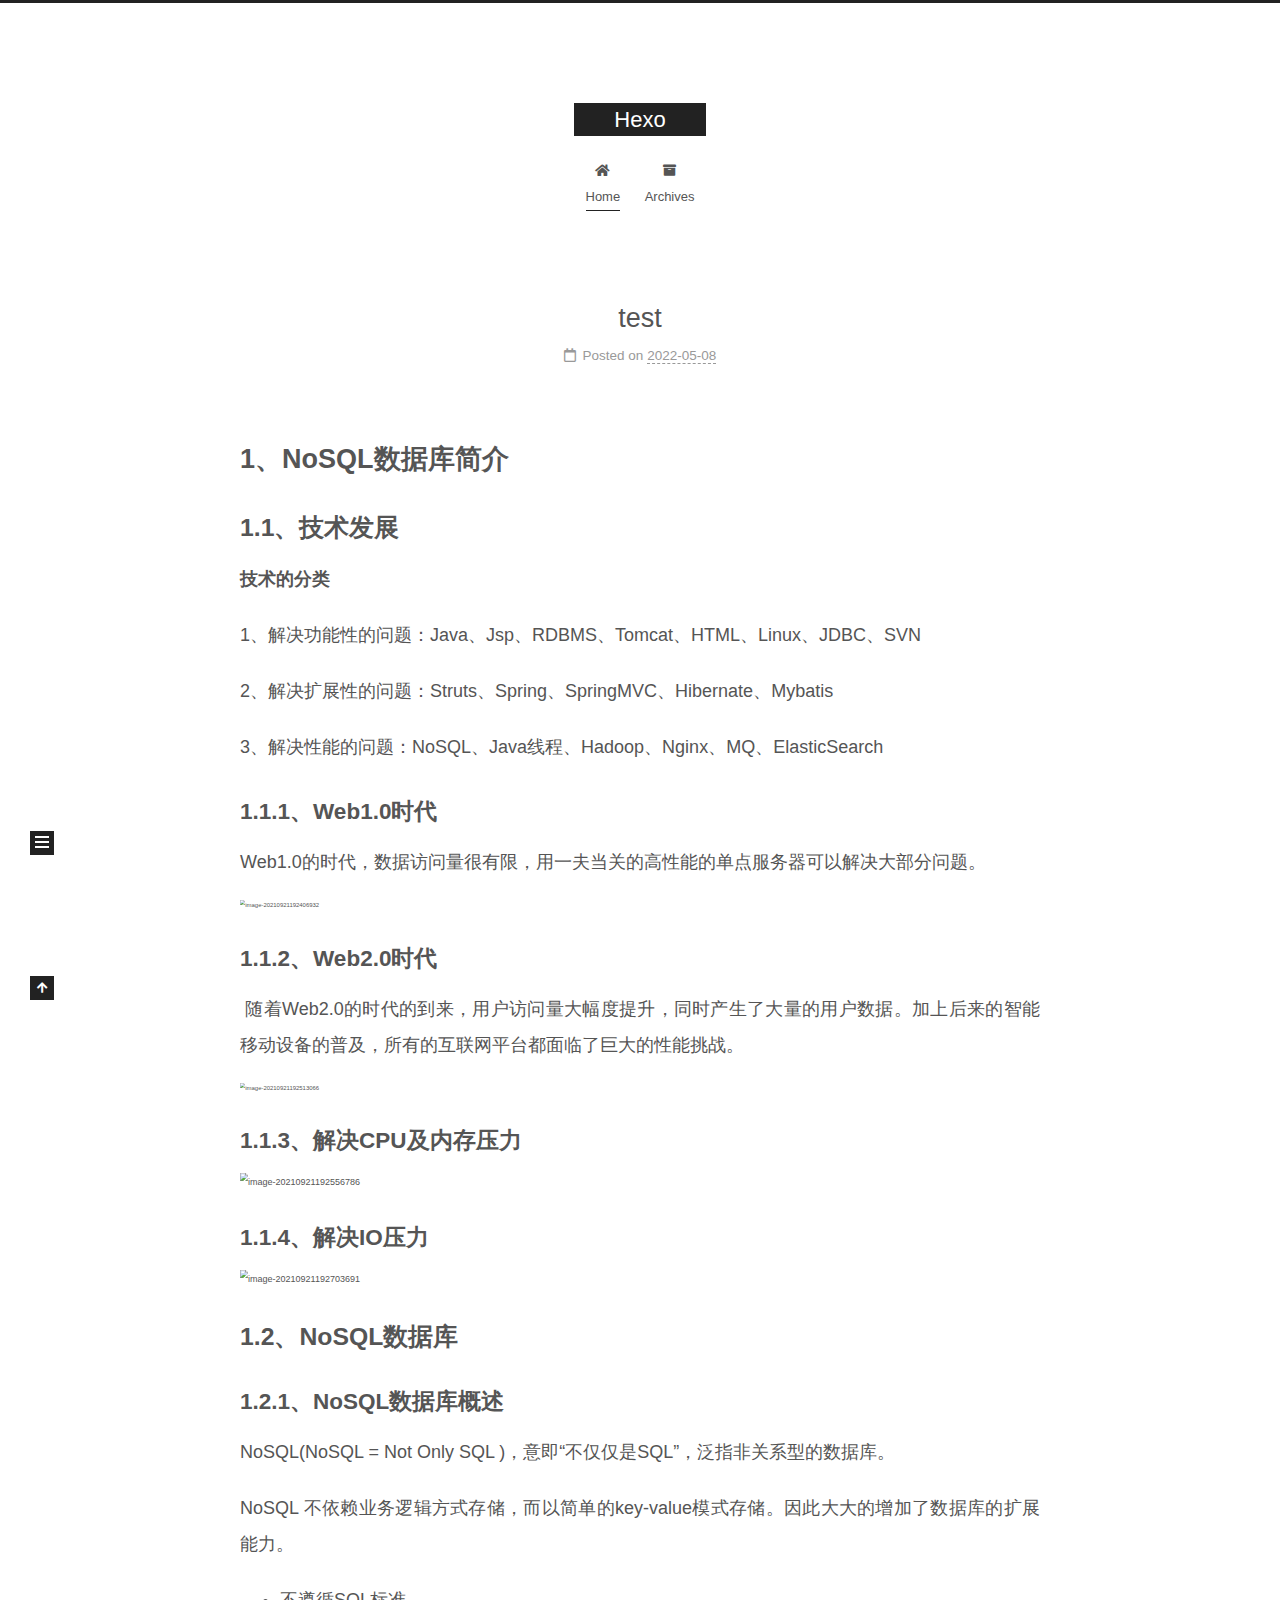
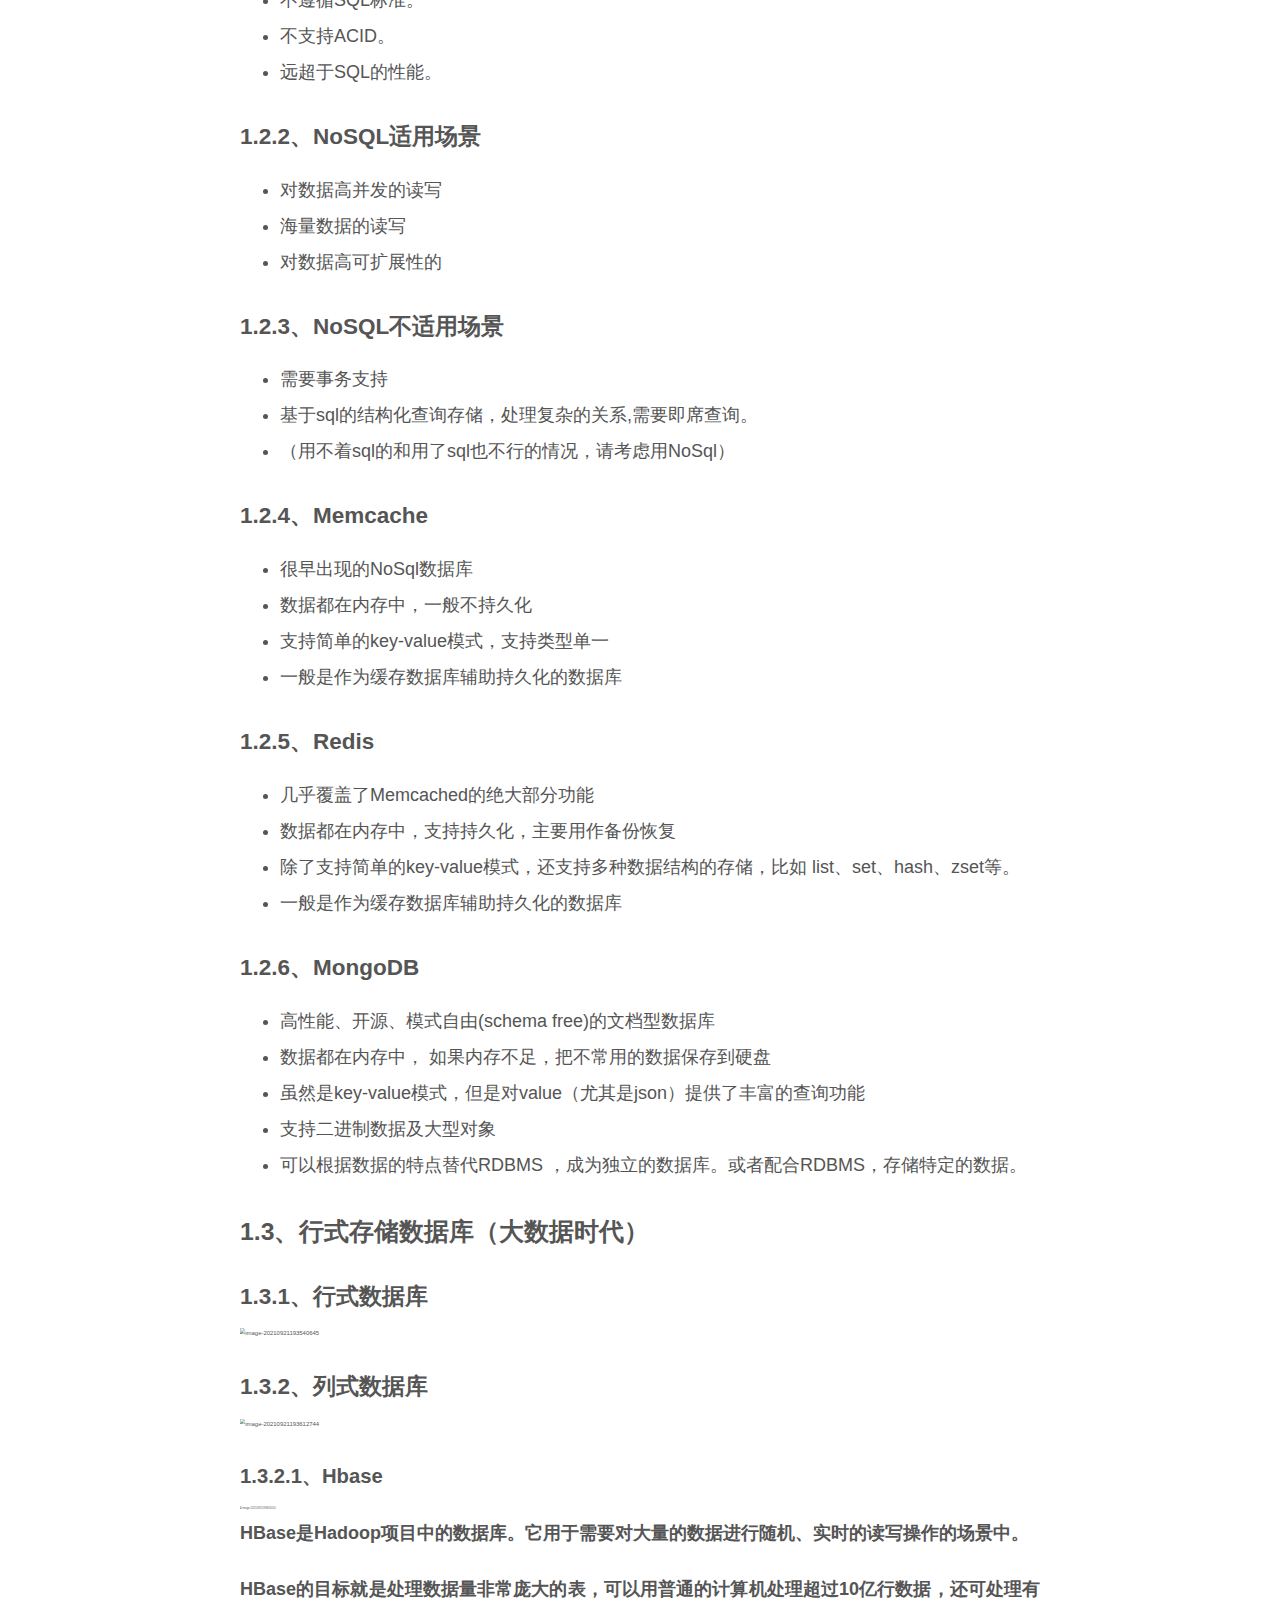
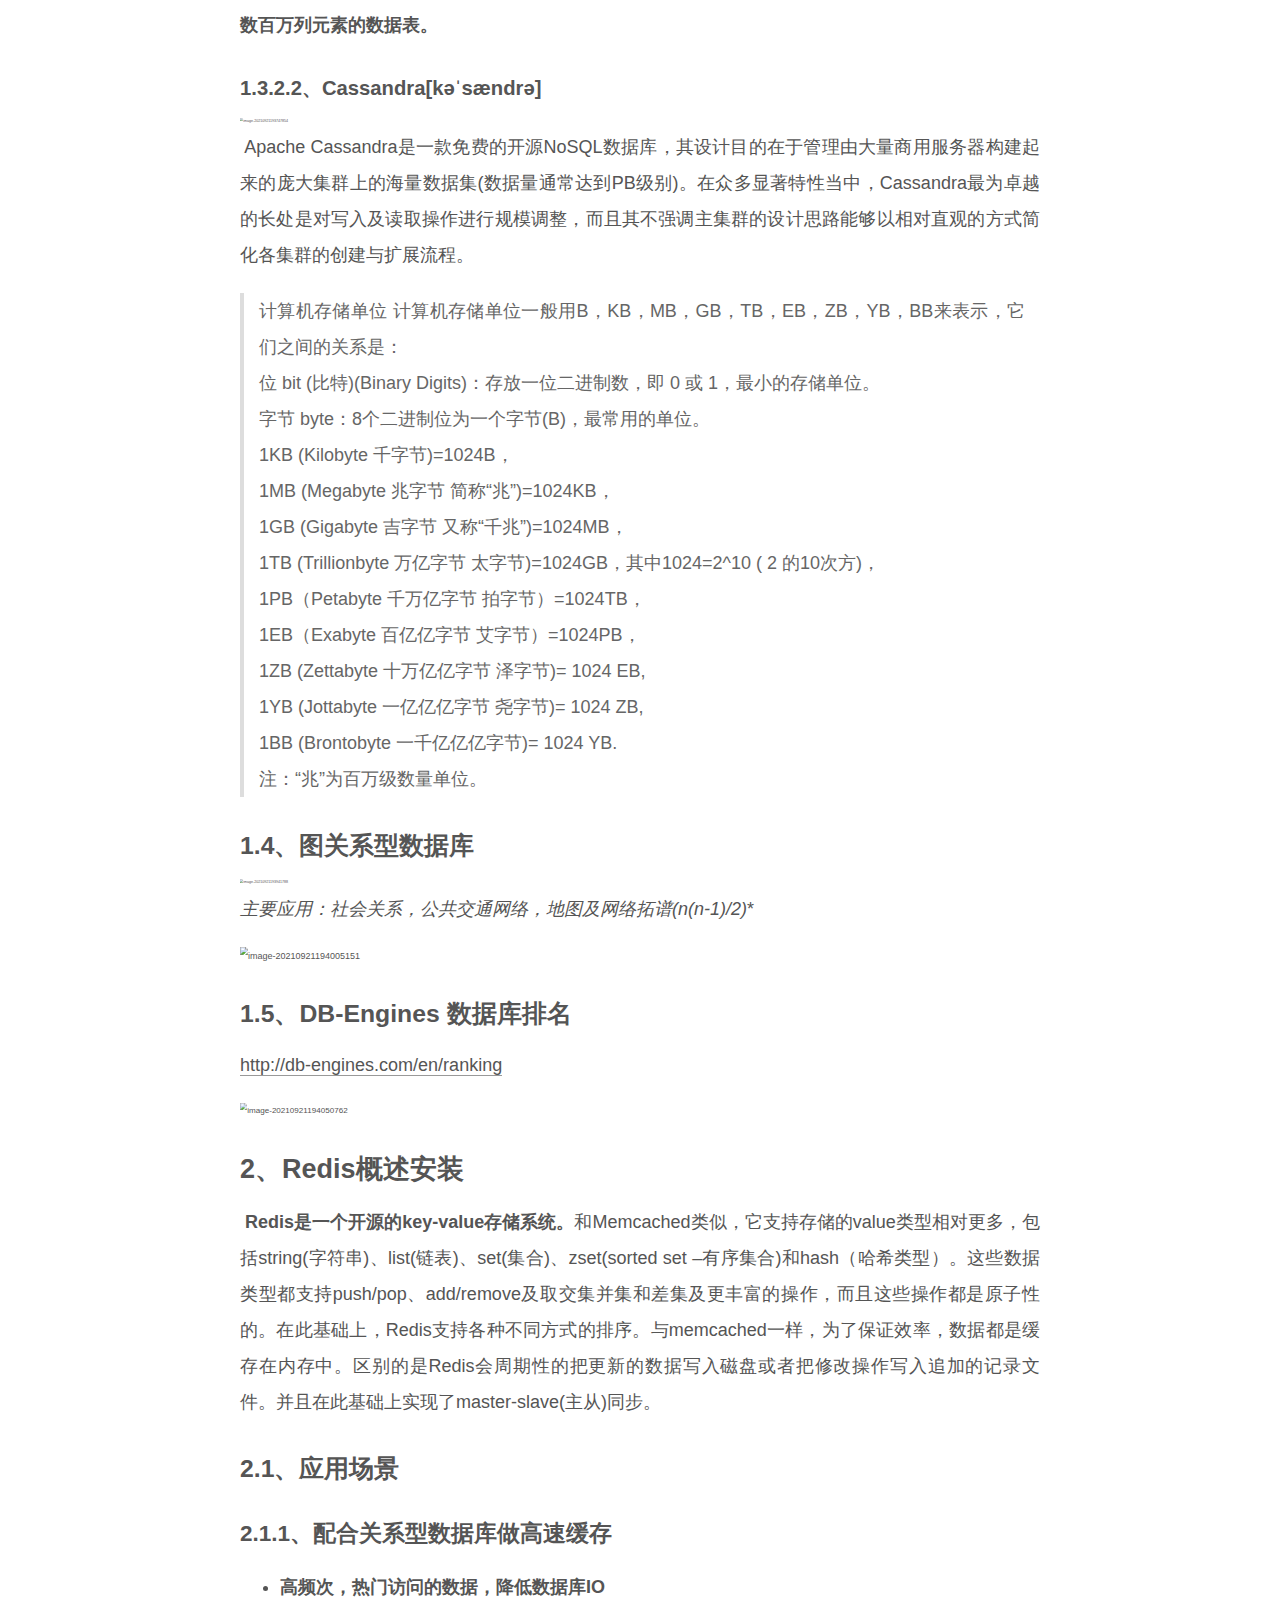
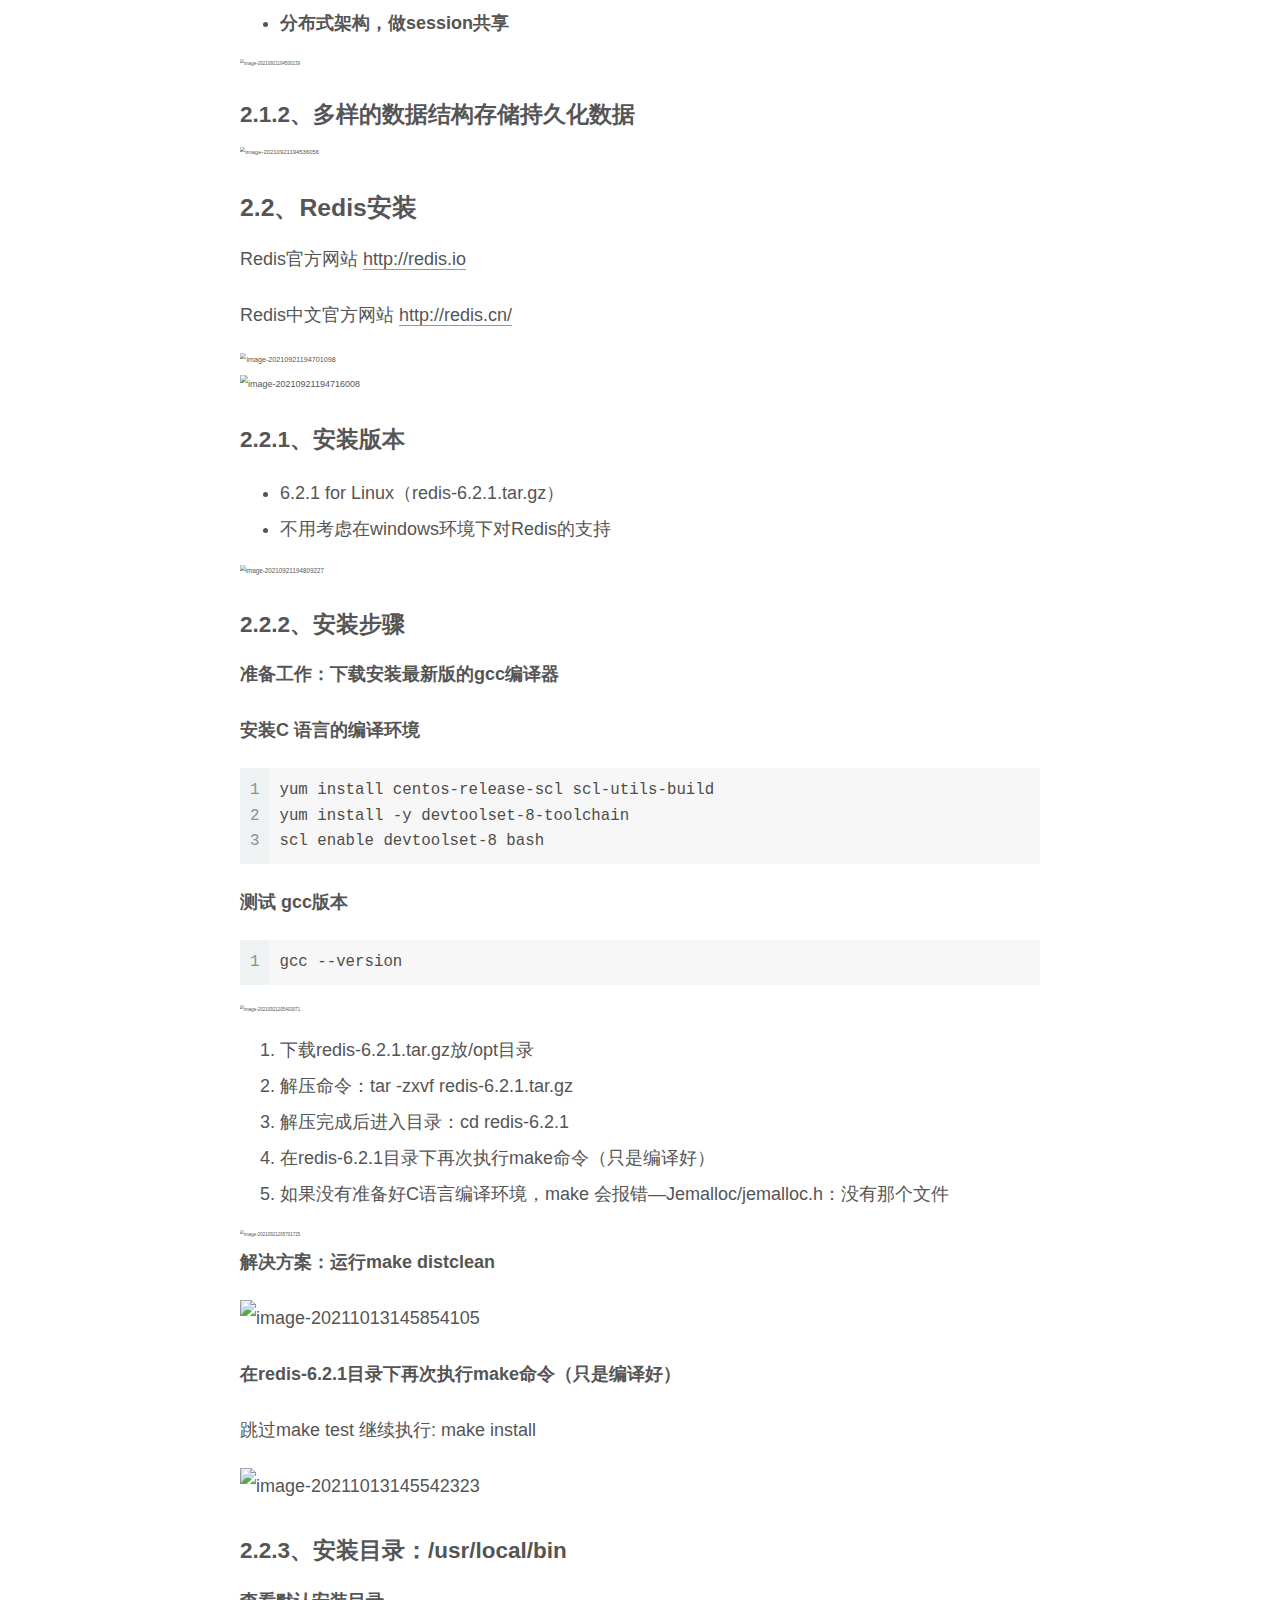
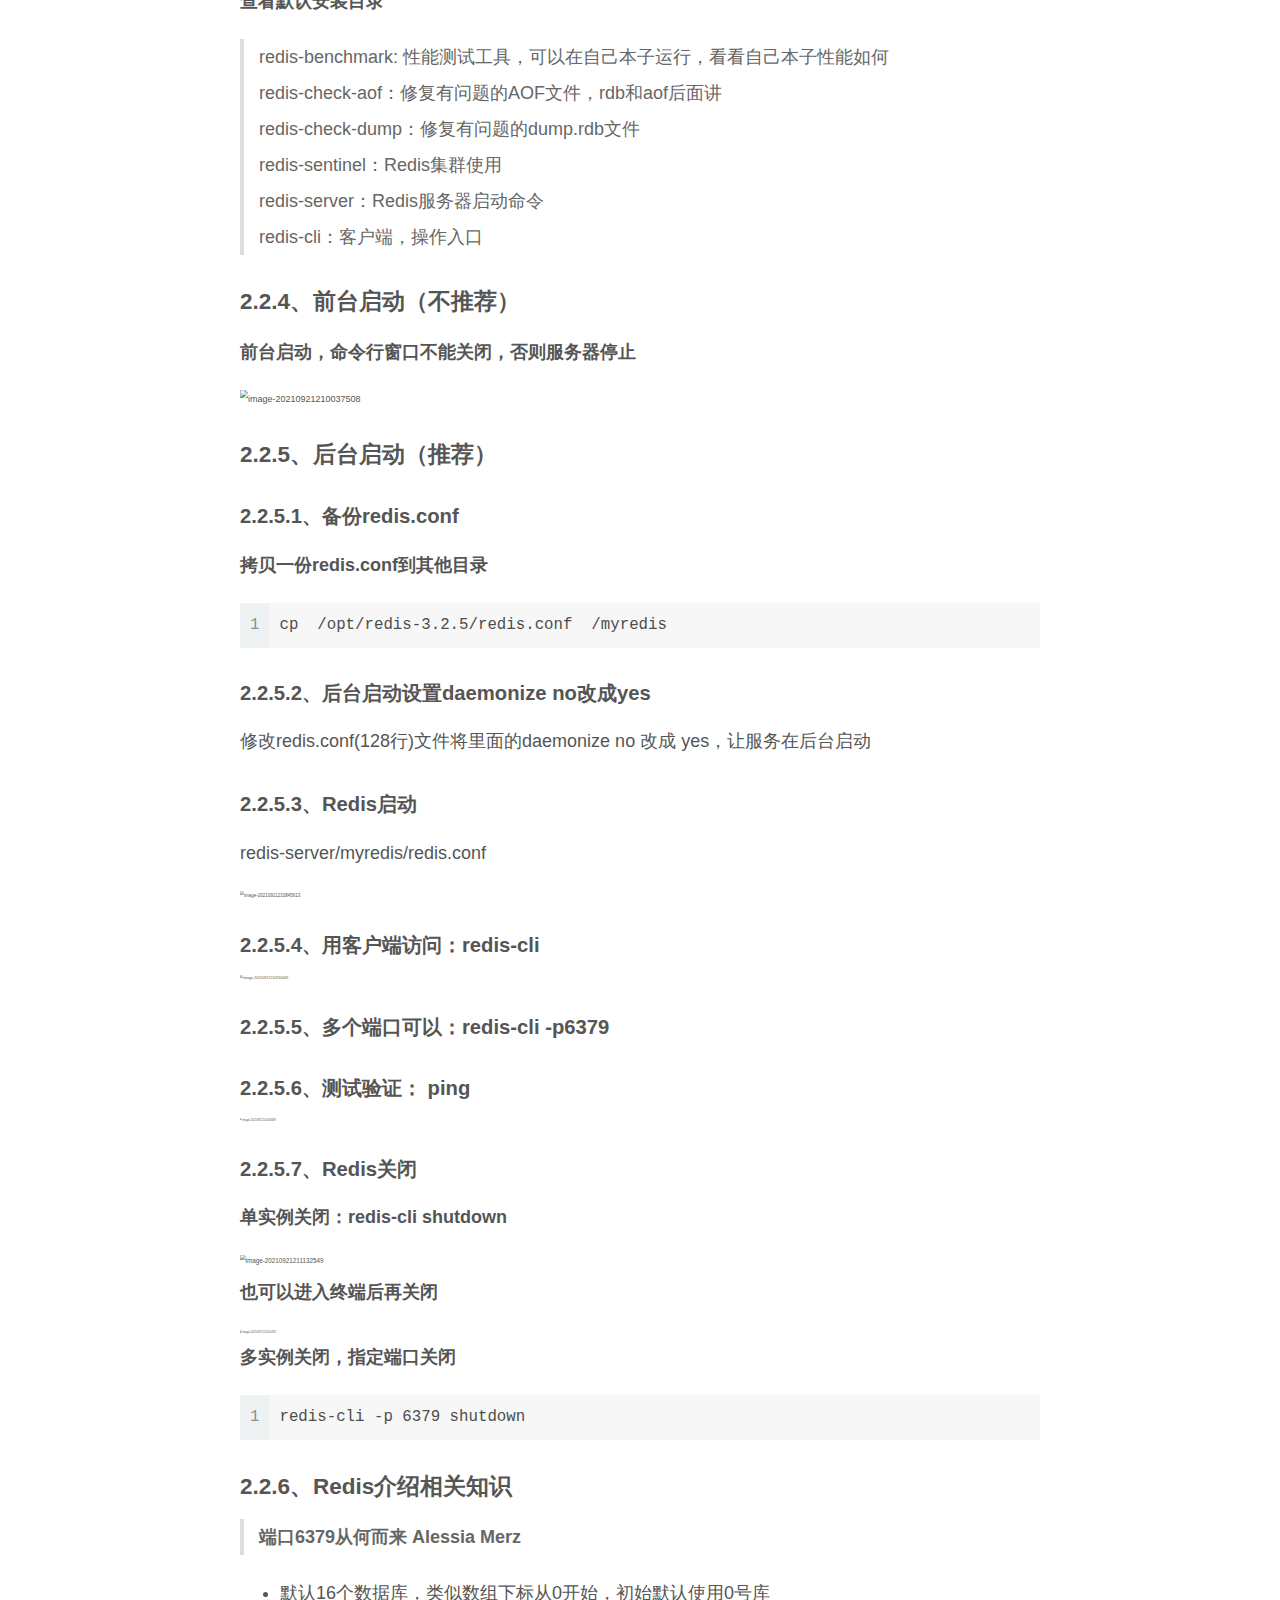
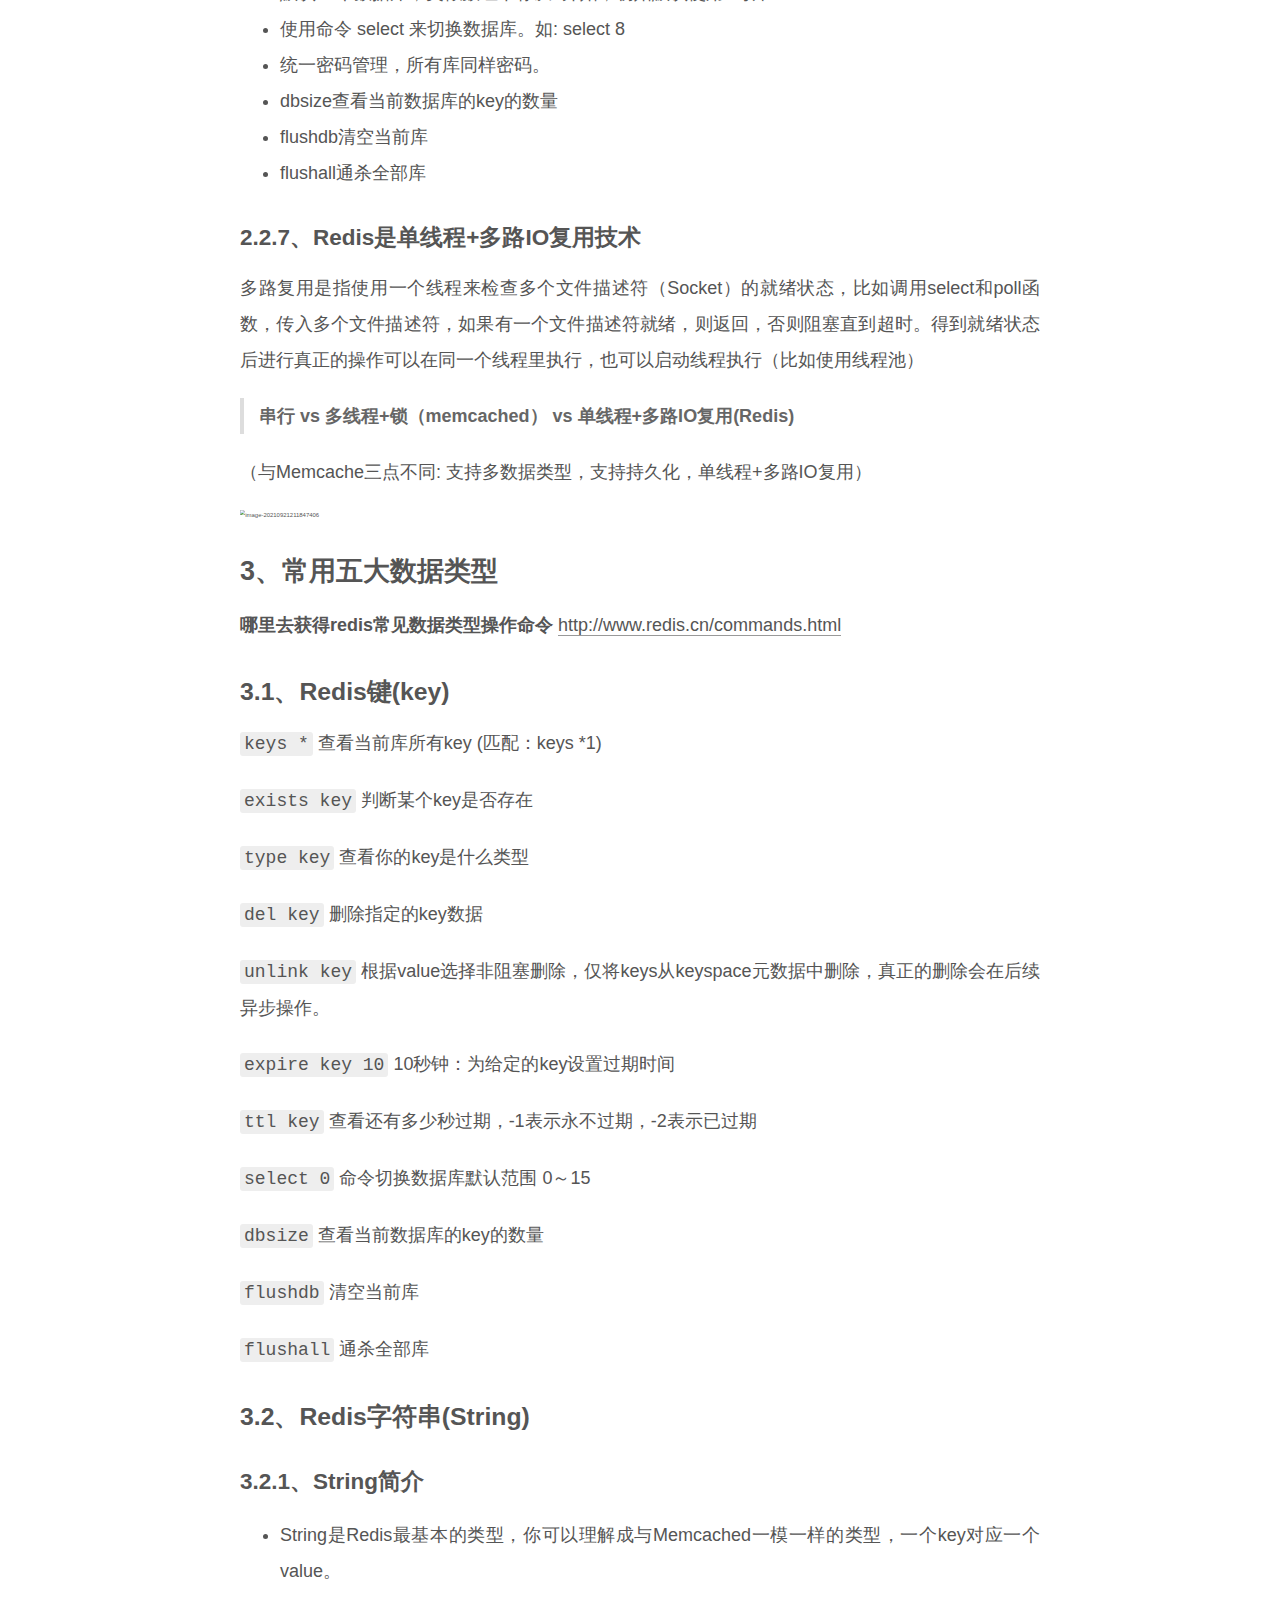
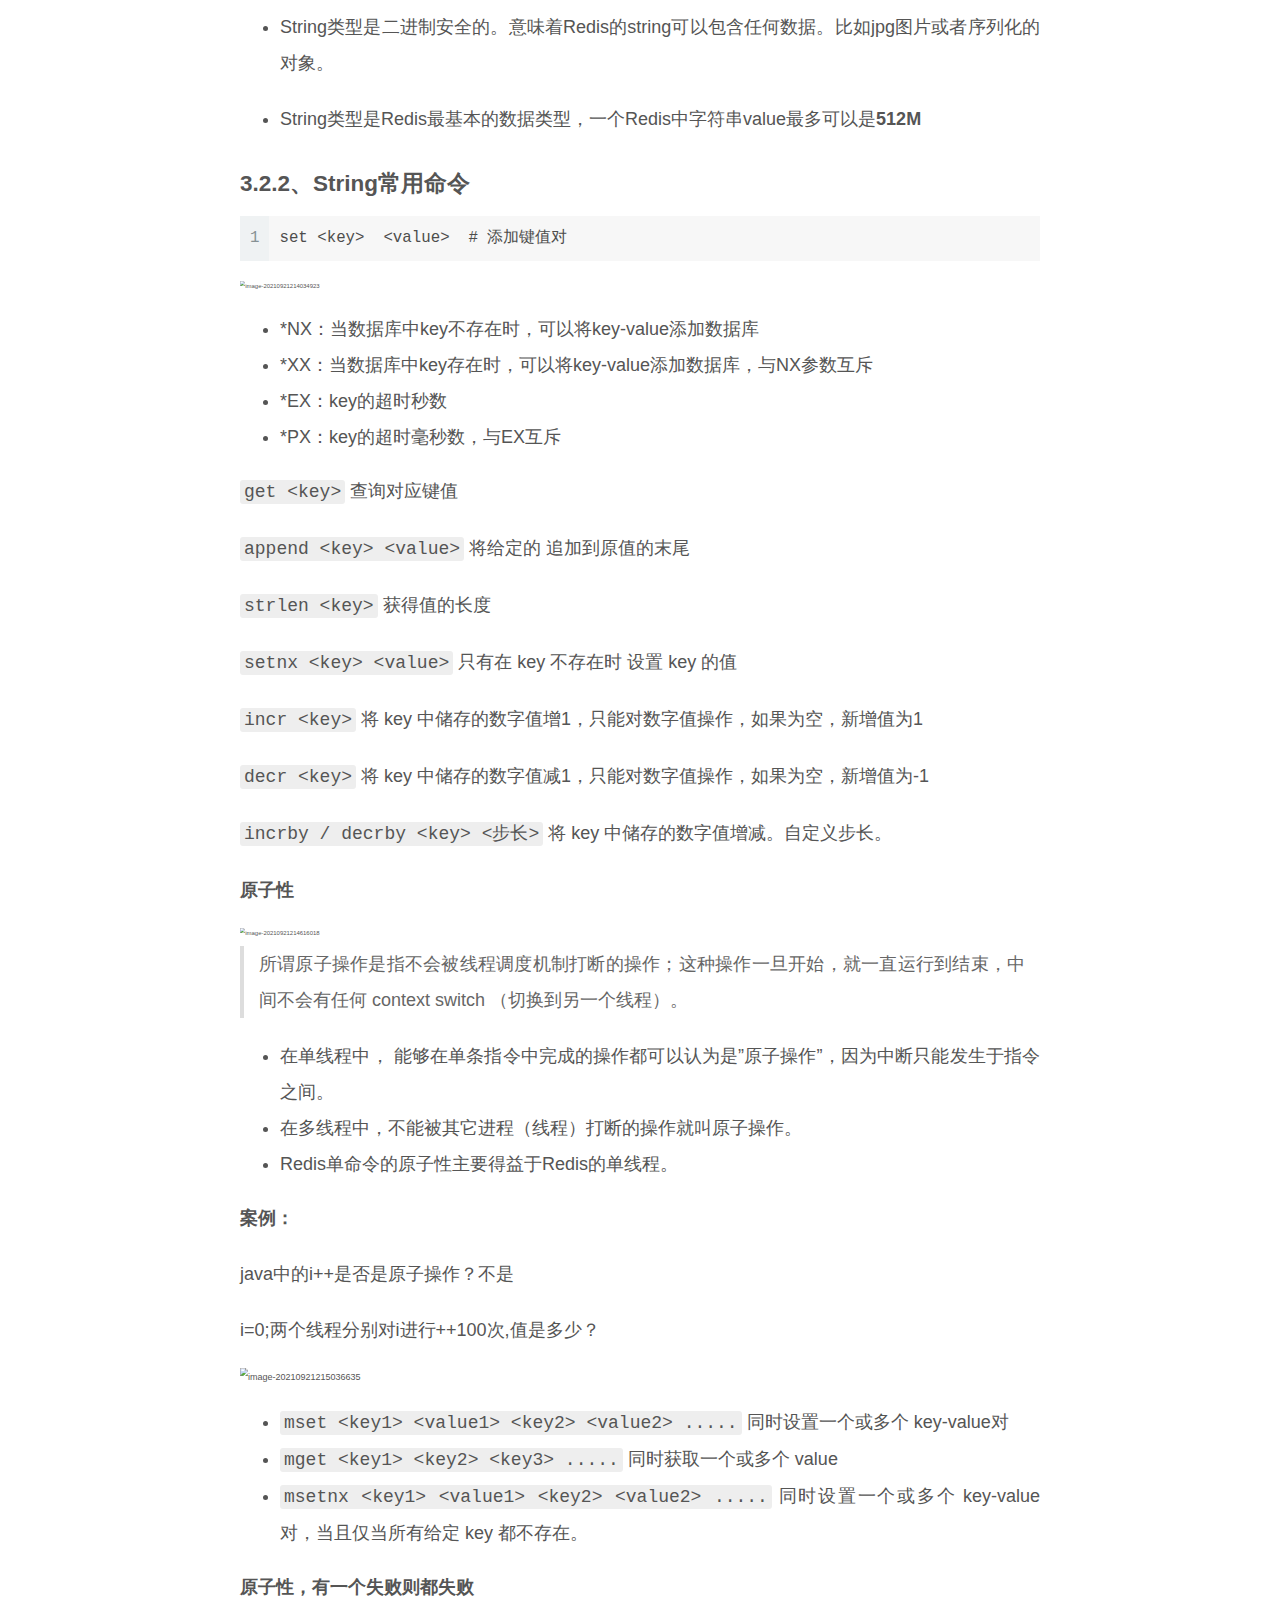
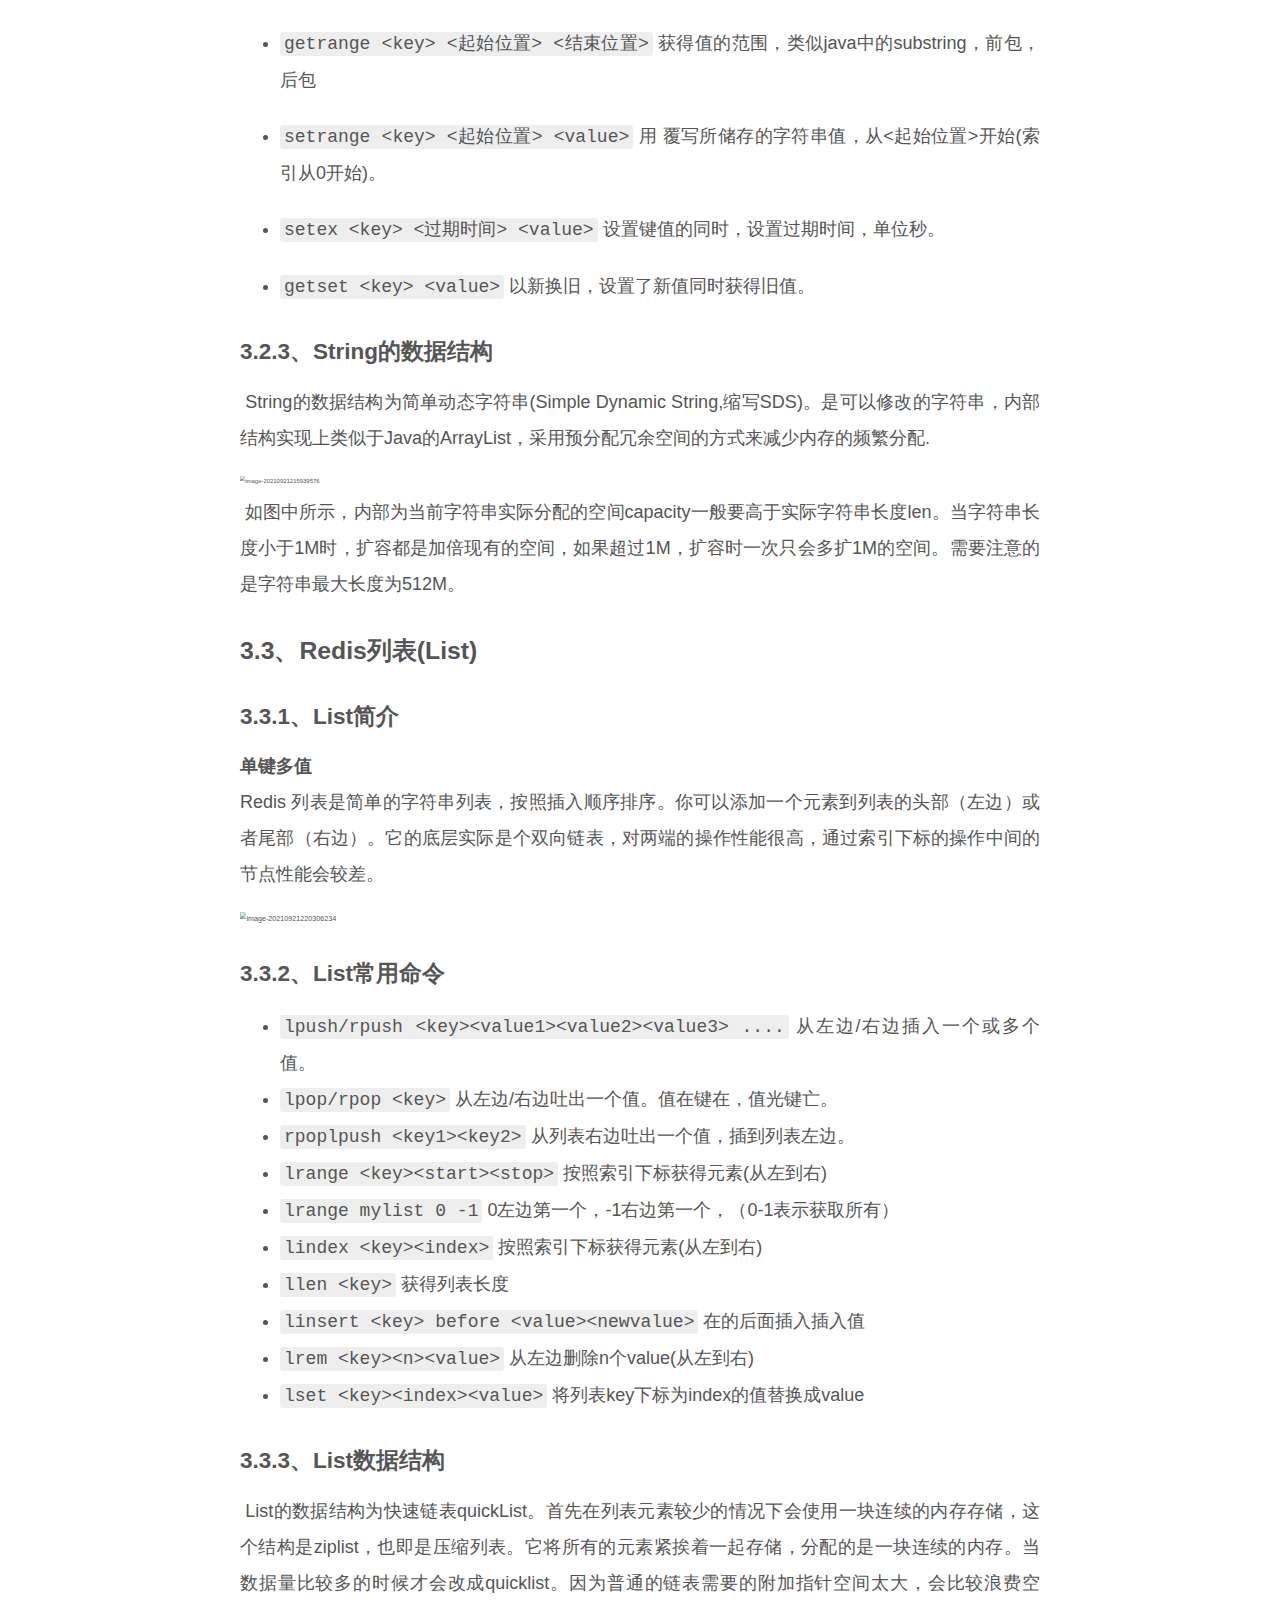
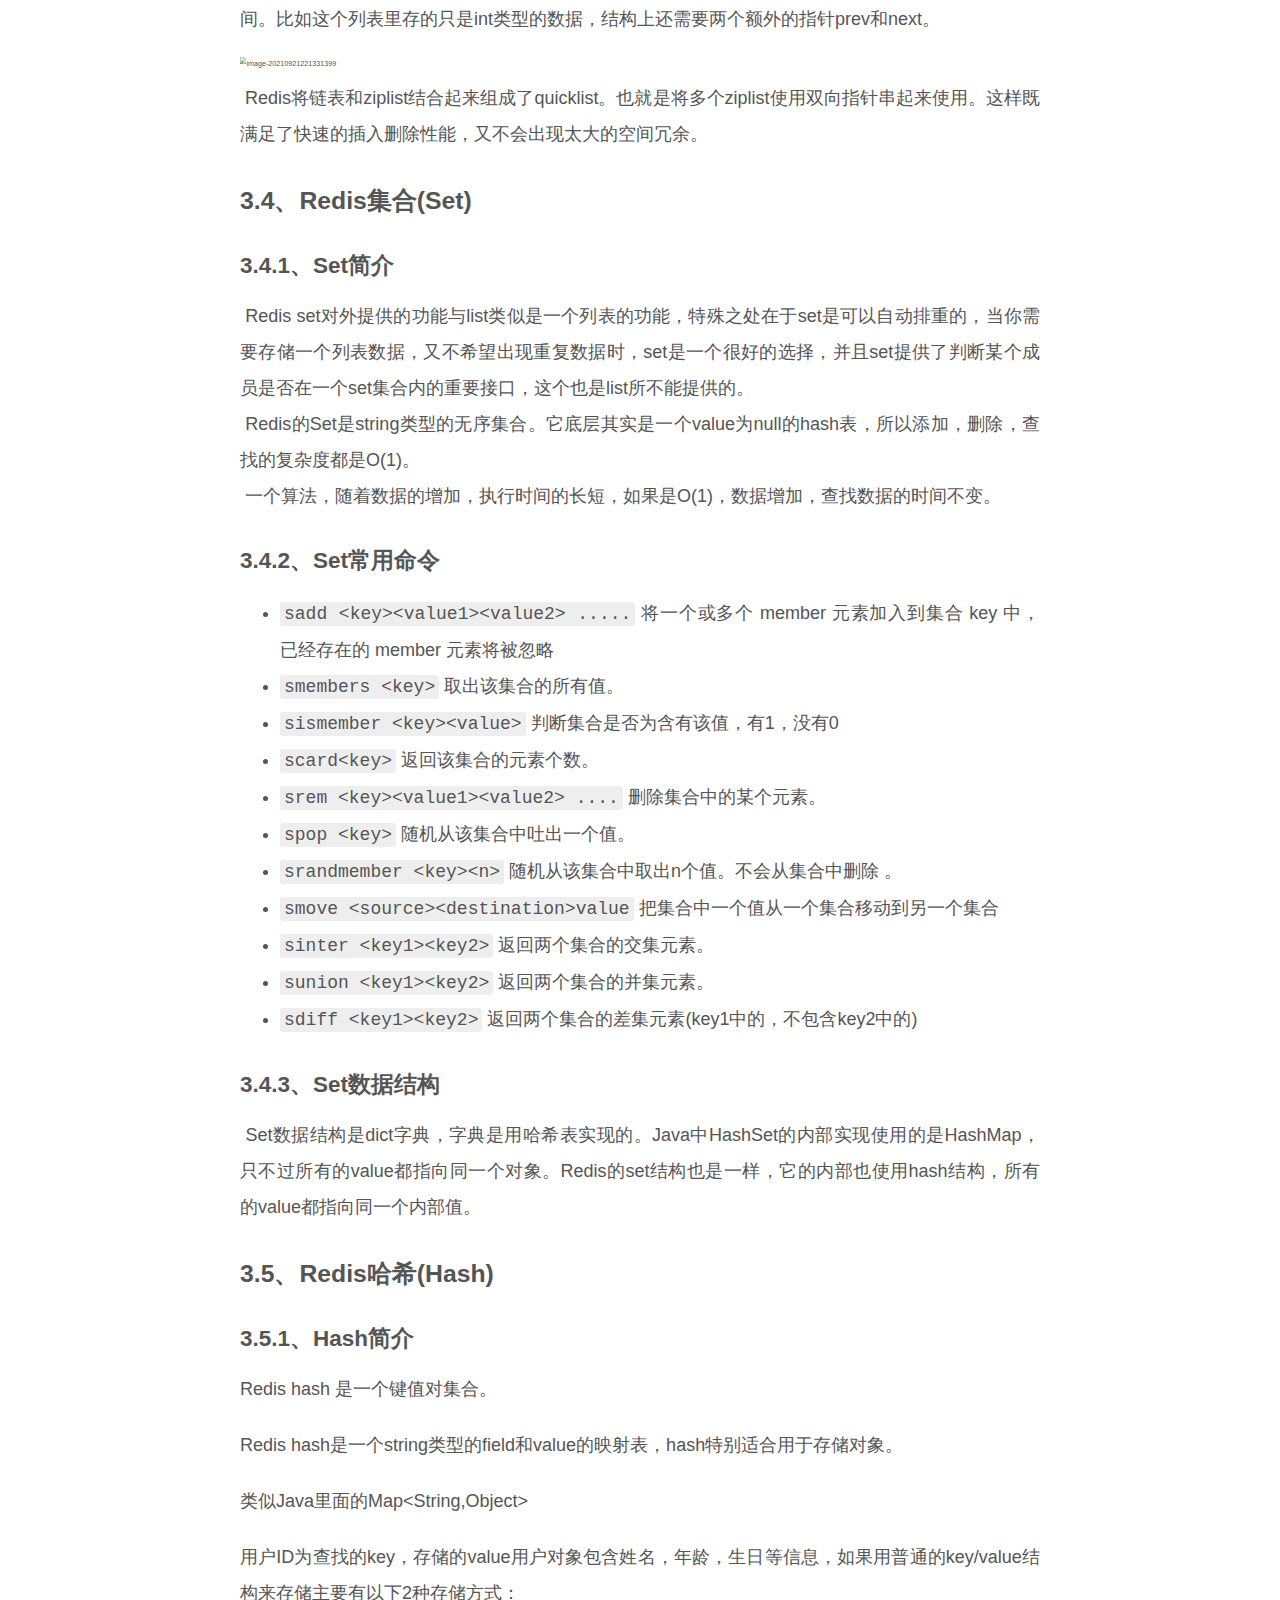
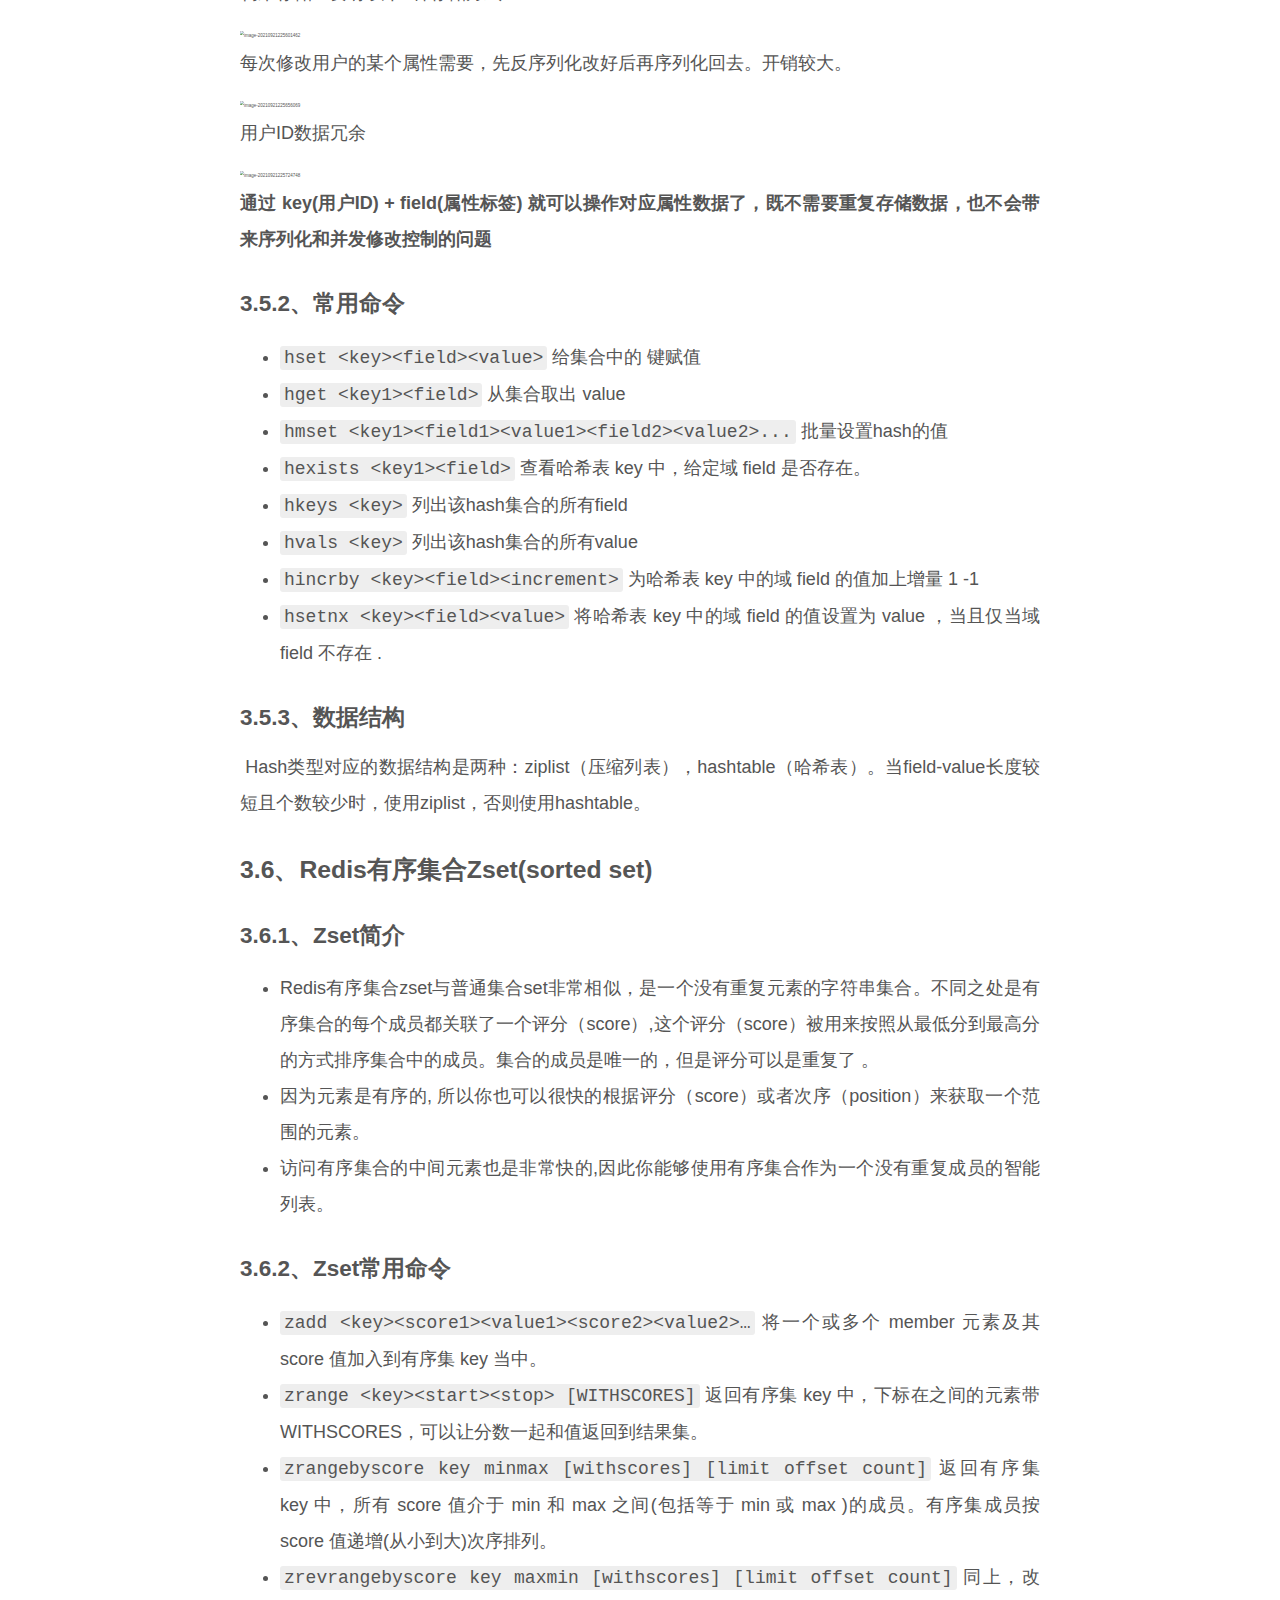
==== commit b6f94566: "Site updated: 2022-05-08 20:47:54" ====
--- a/index.html
+++ b/index.html
@@ -1,13 +1,25 @@
 <!DOCTYPE html>
-<html>
+<html lang="en">
 <head>
-  <meta charset="utf-8">
-  
-  <meta name="renderer" content="webkit">
-  <meta http-equiv="X-UA-Compatible" content="IE=edge" >
-  <link rel="dns-prefetch" href="http://example.com">
-  <title>Hexo</title>
-  <meta name="viewport" content="width=device-width, initial-scale=1, maximum-scale=1">
+  <meta charset="UTF-8">
+<meta name="viewport" content="width=device-width, initial-scale=1, maximum-scale=2">
+<meta name="theme-color" content="#222">
+<meta name="generator" content="Hexo 5.4.2">
+  <link rel="apple-touch-icon" sizes="180x180" href="/images/apple-touch-icon-next.png">
+  <link rel="icon" type="image/png" sizes="32x32" href="/images/favicon-32x32-next.png">
+  <link rel="icon" type="image/png" sizes="16x16" href="/images/favicon-16x16-next.png">
+  <link rel="mask-icon" href="/images/logo.svg" color="#222">
+
+<link rel="stylesheet" href="/css/main.css">
+
+
+<link rel="stylesheet" href="/lib/font-awesome/css/all.min.css">
+
+<script id="hexo-configurations">
+    var NexT = window.NexT || {};
+    var CONFIG = {"hostname":"example.com","root":"/","scheme":"Muse","version":"7.8.0","exturl":false,"sidebar":{"position":"left","display":"post","padding":18,"offset":12,"onmobile":false},"copycode":{"enable":false,"show_result":false,"style":null},"back2top":{"enable":true,"sidebar":false,"scrollpercent":false},"bookmark":{"enable":false,"color":"#222","save":"auto"},"fancybox":false,"mediumzoom":false,"lazyload":false,"pangu":false,"comments":{"style":"tabs","active":null,"storage":true,"lazyload":false,"nav":null},"algolia":{"hits":{"per_page":10},"labels":{"input_placeholder":"Search for Posts","hits_empty":"We didn't find any results for the search: ${query}","hits_stats":"${hits} results found in ${time} ms"}},"localsearch":{"enable":false,"trigger":"auto","top_n_per_article":1,"unescape":false,"preload":false},"motion":{"enable":true,"async":false,"transition":{"post_block":"fadeIn","post_header":"slideDownIn","post_body":"slideDownIn","coll_header":"slideLeftIn","sidebar":"slideUpIn"}}};
+  </script>
+
   <meta property="og:type" content="website">
 <meta property="og:title" content="Hexo">
 <meta property="og:url" content="http://example.com/index.html">
@@ -15,164 +27,164 @@
 <meta property="og:locale" content="en_US">
 <meta property="article:author" content="John Doe">
 <meta name="twitter:card" content="summary">
-  
-    <link rel="alternative" href="/atom.xml" title="Hexo" type="application/atom+xml">
-  
-  
-    <link rel="icon" href="/favicon.png">
-  
-  <link rel="stylesheet" type="text/css" href="/./main.0cf68a.css">
-  <style type="text/css">
-  
-    #container.show {
-      background: linear-gradient(200deg,#a0cfe4,#e8c37e);
-    }
+
+<link rel="canonical" href="http://example.com/">
+
+
+<script id="page-configurations">
+  // https://hexo.io/docs/variables.html
+  CONFIG.page = {
+    sidebar: "",
+    isHome : true,
+    isPost : false,
+    lang   : 'en'
+  };
+</script>
+
+  <title>Hexo</title>
+  
+
+
+
+
+
+
+  <noscript>
+  <style>
+  .use-motion .brand,
+  .use-motion .menu-item,
+  .sidebar-inner,
+  .use-motion .post-block,
+  .use-motion .pagination,
+  .use-motion .comments,
+  .use-motion .post-header,
+  .use-motion .post-body,
+  .use-motion .collection-header { opacity: initial; }
+
+  .use-motion .site-title,
+  .use-motion .site-subtitle {
+    opacity: initial;
+    top: initial;
+  }
+
+  .use-motion .logo-line-before i { left: initial; }
+  .use-motion .logo-line-after i { right: initial; }
   </style>
-  
-
-  
-
-<meta name="generator" content="Hexo 5.4.2"></head>
-
-<body>
-  <div id="container" q-class="show:isCtnShow">
-    <canvas id="anm-canvas" class="anm-canvas"></canvas>
-    <div class="left-col" q-class="show:isShow">
+</noscript>
+
+</head>
+
+<body itemscope itemtype="http://schema.org/WebPage">
+  <div class="container use-motion">
+    <div class="headband"></div>
+
+    <header class="header" itemscope itemtype="http://schema.org/WPHeader">
+      <div class="header-inner"><div class="site-brand-container">
+  <div class="site-nav-toggle">
+    <div class="toggle" aria-label="Toggle navigation bar">
+      <span class="toggle-line toggle-line-first"></span>
+      <span class="toggle-line toggle-line-middle"></span>
+      <span class="toggle-line toggle-line-last"></span>
+    </div>
+  </div>
+
+  <div class="site-meta">
+
+    <a href="/" class="brand" rel="start">
+      <span class="logo-line-before"><i></i></span>
+      <h1 class="site-title">Hexo</h1>
+      <span class="logo-line-after"><i></i></span>
+    </a>
+  </div>
+
+  <div class="site-nav-right">
+    <div class="toggle popup-trigger">
+    </div>
+  </div>
+</div>
+
+
+
+
+<nav class="site-nav">
+  <ul id="menu" class="main-menu menu">
+        <li class="menu-item menu-item-home">
+
+    <a href="/" rel="section"><i class="fa fa-home fa-fw"></i>Home</a>
+
+  </li>
+        <li class="menu-item menu-item-archives">
+
+    <a href="/archives/" rel="section"><i class="fa fa-archive fa-fw"></i>Archives</a>
+
+  </li>
+  </ul>
+</nav>
+
+
+
+
+</div>
+    </header>
+
+    
+  <div class="back-to-top">
+    <i class="fa fa-arrow-up"></i>
+    <span>0%</span>
+  </div>
+
+
+    <main class="main">
+      <div class="main-inner">
+        <div class="content-wrap">
+          
+
+          <div class="content index posts-expand">
+            
       
-<div class="overlay" style="background: #4d4d4d"></div>
-<div class="intrude-less">
-	<header id="header" class="inner">
-		<a href="/" class="profilepic">
-			<img src="" class="js-avatar">
-		</a>
-		<hgroup>
-		  <h1 class="header-author"><a href="/"></a></h1>
-		</hgroup>
-		
-
-		<nav class="header-menu">
-			<ul>
-			
-				<li><a href="/">主页</a></li>
-	        
-				<li><a href="/tags/%E9%9A%8F%E7%AC%94/">随笔</a></li>
-	        
-			</ul>
-		</nav>
-		<nav class="header-smart-menu">
-    		
-    			
-    			<a q-on="click: openSlider(e, 'innerArchive')" href="javascript:void(0)">所有文章</a>
-    			
-            
-    			
-    			<a q-on="click: openSlider(e, 'friends')" href="javascript:void(0)">友链</a>
-    			
-            
-    			
-    			<a q-on="click: openSlider(e, 'aboutme')" href="javascript:void(0)">关于我</a>
-    			
-            
-		</nav>
-		<nav class="header-nav">
-			<div class="social">
-				
-					<a class="github" target="_blank" href="#" title="github"><i class="icon-github"></i></a>
-		        
-					<a class="weibo" target="_blank" href="#" title="weibo"><i class="icon-weibo"></i></a>
-		        
-					<a class="rss" target="_blank" href="#" title="rss"><i class="icon-rss"></i></a>
-		        
-					<a class="zhihu" target="_blank" href="#" title="zhihu"><i class="icon-zhihu"></i></a>
-		        
-			</div>
-		</nav>
-	</header>		
-</div>
-
-    </div>
-    <div class="mid-col" q-class="show:isShow,hide:isShow|isFalse">
+  
+  
+  <article itemscope itemtype="http://schema.org/Article" class="post-block" lang="en">
+    <link itemprop="mainEntityOfPage" href="http://example.com/2022/05/08/test/">
+
+    <span hidden itemprop="author" itemscope itemtype="http://schema.org/Person">
+      <meta itemprop="image" content="/images/avatar.gif">
+      <meta itemprop="name" content="John Doe">
+      <meta itemprop="description" content="">
+    </span>
+
+    <span hidden itemprop="publisher" itemscope itemtype="http://schema.org/Organization">
+      <meta itemprop="name" content="Hexo">
+    </span>
+      <header class="post-header">
+        <h2 class="post-title" itemprop="name headline">
+          
+            <a href="/2022/05/08/test/" class="post-title-link" itemprop="url">test</a>
+        </h2>
+
+        <div class="post-meta">
+            <span class="post-meta-item">
+              <span class="post-meta-item-icon">
+                <i class="far fa-calendar"></i>
+              </span>
+              <span class="post-meta-item-text">Posted on</span>
+              
+
+              <time title="Created: 2022-05-08 20:20:16 / Modified: 20:23:16" itemprop="dateCreated datePublished" datetime="2022-05-08T20:20:16+08:00">2022-05-08</time>
+            </span>
+
+          
+
+        </div>
+      </header>
+
+    
+    
+    
+    <div class="post-body" itemprop="articleBody">
+
       
-<nav id="mobile-nav">
-  	<div class="overlay js-overlay" style="background: #4d4d4d"></div>
-	<div class="btnctn js-mobile-btnctn">
-  		<div class="slider-trigger list" q-on="click: openSlider(e)"><i class="icon icon-sort"></i></div>
-	</div>
-	<div class="intrude-less">
-		<header id="header" class="inner">
-			<div class="profilepic">
-				<img src="" class="js-avatar">
-			</div>
-			<hgroup>
-			  <h1 class="header-author js-header-author"></h1>
-			</hgroup>
-			
-			
-			
-				
-			
-				
-			
-			
-			
-			<nav class="header-nav">
-				<div class="social">
-					
-						<a class="github" target="_blank" href="#" title="github"><i class="icon-github"></i></a>
-			        
-						<a class="weibo" target="_blank" href="#" title="weibo"><i class="icon-weibo"></i></a>
-			        
-						<a class="rss" target="_blank" href="#" title="rss"><i class="icon-rss"></i></a>
-			        
-						<a class="zhihu" target="_blank" href="#" title="zhihu"><i class="icon-zhihu"></i></a>
-			        
-				</div>
-			</nav>
-
-			<nav class="header-menu js-header-menu">
-				<ul style="width: 50%">
-				
-				
-					<li style="width: 50%"><a href="/">主页</a></li>
-		        
-					<li style="width: 50%"><a href="/tags/%E9%9A%8F%E7%AC%94/">随笔</a></li>
-		        
-				</ul>
-			</nav>
-		</header>				
-	</div>
-	<div class="mobile-mask" style="display:none" q-show="isShow"></div>
-</nav>
-
-      <div id="wrapper" class="body-wrap">
-        <div class="menu-l">
-          <div class="canvas-wrap">
-            <canvas data-colors="#eaeaea" data-sectionHeight="100" data-contentId="js-content" id="myCanvas1" class="anm-canvas"></canvas>
-          </div>
-          <div id="js-content" class="content-ll">
-            
-  
-    <article id="post-test" class="article article-type-post  article-index" itemscope itemprop="blogPost">
-  <div class="article-inner">
-    
-      <header class="article-header">
-        
-  
-    <h1 itemprop="name">
-      <a class="article-title" href="/2022/05/08/test/">test</a>
-    </h1>
-  
-
-        
-        <a href="/2022/05/08/test/" class="archive-article-date">
-  	<time datetime="2022-05-08T12:20:16.000Z" itemprop="datePublished"><i class="icon-calendar icon"></i>2022-05-08</time>
-</a>
-        
-      </header>
-    
-    <div class="article-entry" itemprop="articleBody">
-      
-        <h1 id="1、NoSQL数据库简介"><a href="#1、NoSQL数据库简介" class="headerlink" title="1、NoSQL数据库简介"></a>1、NoSQL数据库简介</h1><h2 id="1-1、技术发展"><a href="#1-1、技术发展" class="headerlink" title="1.1、技术发展"></a>1.1、技术发展</h2><p><strong>技术的分类</strong></p>
+          <h1 id="1、NoSQL数据库简介"><a href="#1、NoSQL数据库简介" class="headerlink" title="1、NoSQL数据库简介"></a>1、NoSQL数据库简介</h1><h2 id="1-1、技术发展"><a href="#1-1、技术发展" class="headerlink" title="1.1、技术发展"></a>1.1、技术发展</h2><p><strong>技术的分类</strong></p>
 <p>1、解决功能性的问题：Java、Jsp、RDBMS、Tomcat、HTML、Linux、JDBC、SVN</p>
 <p>2、解决扩展性的问题：Struts、Spring、SpringMVC、Hibernate、Mybatis</p>
 <p>3、解决性能的问题：NoSQL、Java线程、Hadoop、Nginx、MQ、ElasticSearch</p>
@@ -892,432 +904,242 @@
 </ol>
 
       
+    </div>
+
+    
+    
+    
+      <footer class="post-footer">
+        <div class="post-eof"></div>
+      </footer>
+  </article>
+  
+  
+  
+
+      
+  
+  
+  <article itemscope itemtype="http://schema.org/Article" class="post-block" lang="en">
+    <link itemprop="mainEntityOfPage" href="http://example.com/2022/05/08/hello-world/">
+
+    <span hidden itemprop="author" itemscope itemtype="http://schema.org/Person">
+      <meta itemprop="image" content="/images/avatar.gif">
+      <meta itemprop="name" content="John Doe">
+      <meta itemprop="description" content="">
+    </span>
+
+    <span hidden itemprop="publisher" itemscope itemtype="http://schema.org/Organization">
+      <meta itemprop="name" content="Hexo">
+    </span>
+      <header class="post-header">
+        <h2 class="post-title" itemprop="name headline">
+          
+            <a href="/2022/05/08/hello-world/" class="post-title-link" itemprop="url">Hello World</a>
+        </h2>
+
+        <div class="post-meta">
+            <span class="post-meta-item">
+              <span class="post-meta-item-icon">
+                <i class="far fa-calendar"></i>
+              </span>
+              <span class="post-meta-item-text">Posted on</span>
+
+              <time title="Created: 2022-05-08 15:32:46" itemprop="dateCreated datePublished" datetime="2022-05-08T15:32:46+08:00">2022-05-08</time>
+            </span>
+
+          
+
+        </div>
+      </header>
+
+    
+    
+    
+    <div class="post-body" itemprop="articleBody">
+
+      
+          <p>Welcome to <a target="_blank" rel="noopener" href="https://hexo.io/">Hexo</a>! This is your very first post. Check <a target="_blank" rel="noopener" href="https://hexo.io/docs/">documentation</a> for more info. If you get any problems when using Hexo, you can find the answer in <a target="_blank" rel="noopener" href="https://hexo.io/docs/troubleshooting.html">troubleshooting</a> or you can ask me on <a target="_blank" rel="noopener" href="https://github.com/hexojs/hexo/issues">GitHub</a>.</p>
+<h2 id="Quick-Start"><a href="#Quick-Start" class="headerlink" title="Quick Start"></a>Quick Start</h2><h3 id="Create-a-new-post"><a href="#Create-a-new-post" class="headerlink" title="Create a new post"></a>Create a new post</h3><figure class="highlight bash"><table><tr><td class="gutter"><pre><span class="line">1</span><br></pre></td><td class="code"><pre><span class="line">$ hexo new <span class="string">&quot;My New Post&quot;</span></span><br></pre></td></tr></table></figure>
+
+<p>More info: <a target="_blank" rel="noopener" href="https://hexo.io/docs/writing.html">Writing</a></p>
+<h3 id="Run-server"><a href="#Run-server" class="headerlink" title="Run server"></a>Run server</h3><figure class="highlight bash"><table><tr><td class="gutter"><pre><span class="line">1</span><br></pre></td><td class="code"><pre><span class="line">$ hexo server</span><br></pre></td></tr></table></figure>
+
+<p>More info: <a target="_blank" rel="noopener" href="https://hexo.io/docs/server.html">Server</a></p>
+<h3 id="Generate-static-files"><a href="#Generate-static-files" class="headerlink" title="Generate static files"></a>Generate static files</h3><figure class="highlight bash"><table><tr><td class="gutter"><pre><span class="line">1</span><br></pre></td><td class="code"><pre><span class="line">$ hexo generate</span><br></pre></td></tr></table></figure>
+
+<p>More info: <a target="_blank" rel="noopener" href="https://hexo.io/docs/generating.html">Generating</a></p>
+<h3 id="Deploy-to-remote-sites"><a href="#Deploy-to-remote-sites" class="headerlink" title="Deploy to remote sites"></a>Deploy to remote sites</h3><figure class="highlight bash"><table><tr><td class="gutter"><pre><span class="line">1</span><br></pre></td><td class="code"><pre><span class="line">$ hexo deploy</span><br></pre></td></tr></table></figure>
+
+<p>More info: <a target="_blank" rel="noopener" href="https://hexo.io/docs/one-command-deployment.html">Deployment</a></p>
 
       
     </div>
-    <div class="article-info article-info-index">
-      
-      
-      
-
-      
-        <p class="article-more-link">
-          <a class="article-more-a" href="/2022/05/08/test/">展开全文 >></a>
-        </p>
-      
-
-      
-      <div class="clearfix"></div>
+
+    
+    
+    
+      <footer class="post-footer">
+        <div class="post-eof"></div>
+      </footer>
+  </article>
+  
+  
+  
+
+
+  
+
+
+
+          </div>
+          
+
+<script>
+  window.addEventListener('tabs:register', () => {
+    let { activeClass } = CONFIG.comments;
+    if (CONFIG.comments.storage) {
+      activeClass = localStorage.getItem('comments_active') || activeClass;
+    }
+    if (activeClass) {
+      let activeTab = document.querySelector(`a[href="#comment-${activeClass}"]`);
+      if (activeTab) {
+        activeTab.click();
+      }
+    }
+  });
+  if (CONFIG.comments.storage) {
+    window.addEventListener('tabs:click', event => {
+      if (!event.target.matches('.tabs-comment .tab-content .tab-pane')) return;
+      let commentClass = event.target.classList[1];
+      localStorage.setItem('comments_active', commentClass);
+    });
+  }
+</script>
+
+        </div>
+          
+  
+  <div class="toggle sidebar-toggle">
+    <span class="toggle-line toggle-line-first"></span>
+    <span class="toggle-line toggle-line-middle"></span>
+    <span class="toggle-line toggle-line-last"></span>
+  </div>
+
+  <aside class="sidebar">
+    <div class="sidebar-inner">
+
+      <ul class="sidebar-nav motion-element">
+        <li class="sidebar-nav-toc">
+          Table of Contents
+        </li>
+        <li class="sidebar-nav-overview">
+          Overview
+        </li>
+      </ul>
+
+      <!--noindex-->
+      <div class="post-toc-wrap sidebar-panel">
+      </div>
+      <!--/noindex-->
+
+      <div class="site-overview-wrap sidebar-panel">
+        <div class="site-author motion-element" itemprop="author" itemscope itemtype="http://schema.org/Person">
+  <p class="site-author-name" itemprop="name">John Doe</p>
+  <div class="site-description" itemprop="description"></div>
+</div>
+<div class="site-state-wrap motion-element">
+  <nav class="site-state">
+      <div class="site-state-item site-state-posts">
+          <a href="/archives/">
+        
+          <span class="site-state-item-count">2</span>
+          <span class="site-state-item-name">posts</span>
+        </a>
+      </div>
+  </nav>
+</div>
+
+
+
+      </div>
+
     </div>
+  </aside>
+  <div id="sidebar-dimmer"></div>
+
+
+      </div>
+    </main>
+
+    <footer class="footer">
+      <div class="footer-inner">
+        
+
+        
+
+<div class="copyright">
+  
+  &copy; 
+  <span itemprop="copyrightYear">2022</span>
+  <span class="with-love">
+    <i class="fa fa-heart"></i>
+  </span>
+  <span class="author" itemprop="copyrightHolder">John Doe</span>
+</div>
+  <div class="powered-by">Powered by <a href="https://hexo.io/" class="theme-link" rel="noopener" target="_blank">Hexo</a> & <a href="https://muse.theme-next.org/" class="theme-link" rel="noopener" target="_blank">NexT.Muse</a>
   </div>
-</article>
-
-<aside class="wrap-side-operation">
-    <div class="mod-side-operation">
+
         
-        <div class="jump-container" id="js-jump-container" style="display:none;">
-            <a href="javascript:void(0)" class="mod-side-operation__jump-to-top">
-                <i class="icon-font icon-back"></i>
-            </a>
-            <div id="js-jump-plan-container" class="jump-plan-container" style="top: -11px;">
-                <i class="icon-font icon-plane jump-plane"></i>
-            </div>
-        </div>
-        
-        
-    </div>
-</aside>
-
-
-
-
-  
-    <article id="post-我的第一篇博客文章" class="article article-type-post  article-index" itemscope itemprop="blogPost">
-  <div class="article-inner">
-    
-      <header class="article-header">
-        
-  
-    <h1 itemprop="name">
-      <a class="article-title" href="/2022/05/08/%E6%88%91%E7%9A%84%E7%AC%AC%E4%B8%80%E7%AF%87%E5%8D%9A%E5%AE%A2%E6%96%87%E7%AB%A0/">我的第一篇博客文章</a>
-    </h1>
-  
-
-        
-        <a href="/2022/05/08/%E6%88%91%E7%9A%84%E7%AC%AC%E4%B8%80%E7%AF%87%E5%8D%9A%E5%AE%A2%E6%96%87%E7%AB%A0/" class="archive-article-date">
-  	<time datetime="2022-05-08T07:36:05.000Z" itemprop="datePublished"><i class="icon-calendar icon"></i>2022-05-08</time>
-</a>
-        
-      </header>
-    
-    <div class="article-entry" itemprop="articleBody">
-      
-        <h2 id="第一章"><a href="#第一章" class="headerlink" title="第一章"></a>第一章</h2><p>内容</p>
-<h2 id="第二章"><a href="#第二章" class="headerlink" title="第二章"></a>第二章</h2><p>内容</p>
-<h2 id="参考文献"><a href="#参考文献" class="headerlink" title="参考文献"></a>参考文献</h2><p><a target="_blank" rel="noopener" href="http://www.qinlingzhi.com/">www.qinlingzhi.com</a></p>
-
-      
-
-      
-    </div>
-    <div class="article-info article-info-index">
-      
-      
-      
-
-      
-        <p class="article-more-link">
-          <a class="article-more-a" href="/2022/05/08/%E6%88%91%E7%9A%84%E7%AC%AC%E4%B8%80%E7%AF%87%E5%8D%9A%E5%AE%A2%E6%96%87%E7%AB%A0/">展开全文 >></a>
-        </p>
-      
-
-      
-      <div class="clearfix"></div>
-    </div>
+
+
+
+
+
+
+
+
+      </div>
+    </footer>
   </div>
-</article>
-
-<aside class="wrap-side-operation">
-    <div class="mod-side-operation">
-        
-        <div class="jump-container" id="js-jump-container" style="display:none;">
-            <a href="javascript:void(0)" class="mod-side-operation__jump-to-top">
-                <i class="icon-font icon-back"></i>
-            </a>
-            <div id="js-jump-plan-container" class="jump-plan-container" style="top: -11px;">
-                <i class="icon-font icon-plane jump-plane"></i>
-            </div>
-        </div>
-        
-        
-    </div>
-</aside>
-
-
-
-
-  
-    <article id="post-hello-world" class="article article-type-post  article-index" itemscope itemprop="blogPost">
-  <div class="article-inner">
-    
-      <header class="article-header">
-        
-  
-    <h1 itemprop="name">
-      <a class="article-title" href="/2022/05/08/hello-world/">Hello World</a>
-    </h1>
-  
-
-        
-        <a href="/2022/05/08/hello-world/" class="archive-article-date">
-  	<time datetime="2022-05-08T07:32:46.328Z" itemprop="datePublished"><i class="icon-calendar icon"></i>2022-05-08</time>
-</a>
-        
-      </header>
-    
-    <div class="article-entry" itemprop="articleBody">
-      
-        <p>Welcome to <a target="_blank" rel="noopener" href="https://hexo.io/">Hexo</a>! This is your very first post. Check <a target="_blank" rel="noopener" href="https://hexo.io/docs/">documentation</a> for more info. If you get any problems when using Hexo, you can find the answer in <a target="_blank" rel="noopener" href="https://hexo.io/docs/troubleshooting.html">troubleshooting</a> or you can ask me on <a target="_blank" rel="noopener" href="https://github.com/hexojs/hexo/issues">GitHub</a>.</p>
-<h2 id="Quick-Start"><a href="#Quick-Start" class="headerlink" title="Quick Start"></a>Quick Start</h2><h3 id="Create-a-new-post"><a href="#Create-a-new-post" class="headerlink" title="Create a new post"></a>Create a new post</h3><figure class="highlight bash"><table><tr><td class="gutter"><pre><span class="line">1</span><br></pre></td><td class="code"><pre><span class="line">$ hexo new <span class="string">&quot;My New Post&quot;</span></span><br></pre></td></tr></table></figure>
-
-<p>More info: <a target="_blank" rel="noopener" href="https://hexo.io/docs/writing.html">Writing</a></p>
-<h3 id="Run-server"><a href="#Run-server" class="headerlink" title="Run server"></a>Run server</h3><figure class="highlight bash"><table><tr><td class="gutter"><pre><span class="line">1</span><br></pre></td><td class="code"><pre><span class="line">$ hexo server</span><br></pre></td></tr></table></figure>
-
-<p>More info: <a target="_blank" rel="noopener" href="https://hexo.io/docs/server.html">Server</a></p>
-<h3 id="Generate-static-files"><a href="#Generate-static-files" class="headerlink" title="Generate static files"></a>Generate static files</h3><figure class="highlight bash"><table><tr><td class="gutter"><pre><span class="line">1</span><br></pre></td><td class="code"><pre><span class="line">$ hexo generate</span><br></pre></td></tr></table></figure>
-
-<p>More info: <a target="_blank" rel="noopener" href="https://hexo.io/docs/generating.html">Generating</a></p>
-<h3 id="Deploy-to-remote-sites"><a href="#Deploy-to-remote-sites" class="headerlink" title="Deploy to remote sites"></a>Deploy to remote sites</h3><figure class="highlight bash"><table><tr><td class="gutter"><pre><span class="line">1</span><br></pre></td><td class="code"><pre><span class="line">$ hexo deploy</span><br></pre></td></tr></table></figure>
-
-<p>More info: <a target="_blank" rel="noopener" href="https://hexo.io/docs/one-command-deployment.html">Deployment</a></p>
-
-      
-
-      
-    </div>
-    <div class="article-info article-info-index">
-      
-      
-      
-
-      
-        <p class="article-more-link">
-          <a class="article-more-a" href="/2022/05/08/hello-world/">展开全文 >></a>
-        </p>
-      
-
-      
-      <div class="clearfix"></div>
-    </div>
-  </div>
-</article>
-
-<aside class="wrap-side-operation">
-    <div class="mod-side-operation">
-        
-        <div class="jump-container" id="js-jump-container" style="display:none;">
-            <a href="javascript:void(0)" class="mod-side-operation__jump-to-top">
-                <i class="icon-font icon-back"></i>
-            </a>
-            <div id="js-jump-plan-container" class="jump-plan-container" style="top: -11px;">
-                <i class="icon-font icon-plane jump-plane"></i>
-            </div>
-        </div>
-        
-        
-    </div>
-</aside>
-
-
-
-
-  
-  
-
-
-          </div>
-        </div>
-      </div>
-      <footer id="footer">
-  <div class="outer">
-    <div id="footer-info">
-    	<div class="footer-left">
-    		&copy; 2022 John Doe
-    	</div>
-      	<div class="footer-right">
-      		<a href="http://hexo.io/" target="_blank">Hexo</a>  Theme <a href="https://github.com/litten/hexo-theme-yilia" target="_blank">Yilia</a> by Litten
-      	</div>
-    </div>
-  </div>
-</footer>
-    </div>
-    <script>
-	var yiliaConfig = {
-		mathjax: false,
-		isHome: true,
-		isPost: false,
-		isArchive: false,
-		isTag: false,
-		isCategory: false,
-		open_in_new: false,
-		toc_hide_index: true,
-		root: "/",
-		innerArchive: true,
-		showTags: false
-	}
-</script>
-
-<script>!function(t){function n(e){if(r[e])return r[e].exports;var i=r[e]={exports:{},id:e,loaded:!1};return t[e].call(i.exports,i,i.exports,n),i.loaded=!0,i.exports}var r={};n.m=t,n.c=r,n.p="./",n(0)}([function(t,n,r){r(195),t.exports=r(191)},function(t,n,r){var e=r(3),i=r(52),o=r(27),u=r(28),c=r(53),f="prototype",a=function(t,n,r){var s,l,h,v,p=t&a.F,d=t&a.G,y=t&a.S,g=t&a.P,b=t&a.B,m=d?e:y?e[n]||(e[n]={}):(e[n]||{})[f],x=d?i:i[n]||(i[n]={}),w=x[f]||(x[f]={});d&&(r=n);for(s in r)l=!p&&m&&void 0!==m[s],h=(l?m:r)[s],v=b&&l?c(h,e):g&&"function"==typeof h?c(Function.call,h):h,m&&u(m,s,h,t&a.U),x[s]!=h&&o(x,s,v),g&&w[s]!=h&&(w[s]=h)};e.core=i,a.F=1,a.G=2,a.S=4,a.P=8,a.B=16,a.W=32,a.U=64,a.R=128,t.exports=a},function(t,n,r){var e=r(6);t.exports=function(t){if(!e(t))throw TypeError(t+" is not an object!");return t}},function(t,n){var r=t.exports="undefined"!=typeof window&&window.Math==Math?window:"undefined"!=typeof self&&self.Math==Math?self:Function("return this")();"number"==typeof __g&&(__g=r)},function(t,n){t.exports=function(t){try{return!!t()}catch(t){return!0}}},function(t,n){var r=t.exports="undefined"!=typeof window&&window.Math==Math?window:"undefined"!=typeof self&&self.Math==Math?self:Function("return this")();"number"==typeof __g&&(__g=r)},function(t,n){t.exports=function(t){return"object"==typeof t?null!==t:"function"==typeof t}},function(t,n,r){var e=r(126)("wks"),i=r(76),o=r(3).Symbol,u="function"==typeof o;(t.exports=function(t){return e[t]||(e[t]=u&&o[t]||(u?o:i)("Symbol."+t))}).store=e},function(t,n){var r={}.hasOwnProperty;t.exports=function(t,n){return r.call(t,n)}},function(t,n,r){var e=r(94),i=r(33);t.exports=function(t){return e(i(t))}},function(t,n,r){t.exports=!r(4)(function(){return 7!=Object.defineProperty({},"a",{get:function(){return 7}}).a})},function(t,n,r){var e=r(2),i=r(167),o=r(50),u=Object.defineProperty;n.f=r(10)?Object.defineProperty:function(t,n,r){if(e(t),n=o(n,!0),e(r),i)try{return u(t,n,r)}catch(t){}if("get"in r||"set"in r)throw TypeError("Accessors not supported!");return"value"in r&&(t[n]=r.value),t}},function(t,n,r){t.exports=!r(18)(function(){return 7!=Object.defineProperty({},"a",{get:function(){return 7}}).a})},function(t,n,r){var e=r(14),i=r(22);t.exports=r(12)?function(t,n,r){return e.f(t,n,i(1,r))}:function(t,n,r){return t[n]=r,t}},function(t,n,r){var e=r(20),i=r(58),o=r(42),u=Object.defineProperty;n.f=r(12)?Object.defineProperty:function(t,n,r){if(e(t),n=o(n,!0),e(r),i)try{return u(t,n,r)}catch(t){}if("get"in r||"set"in r)throw TypeError("Accessors not supported!");return"value"in r&&(t[n]=r.value),t}},function(t,n,r){var e=r(40)("wks"),i=r(23),o=r(5).Symbol,u="function"==typeof o;(t.exports=function(t){return e[t]||(e[t]=u&&o[t]||(u?o:i)("Symbol."+t))}).store=e},function(t,n,r){var e=r(67),i=Math.min;t.exports=function(t){return t>0?i(e(t),9007199254740991):0}},function(t,n,r){var e=r(46);t.exports=function(t){return Object(e(t))}},function(t,n){t.exports=function(t){try{return!!t()}catch(t){return!0}}},function(t,n,r){var e=r(63),i=r(34);t.exports=Object.keys||function(t){return e(t,i)}},function(t,n,r){var e=r(21);t.exports=function(t){if(!e(t))throw TypeError(t+" is not an object!");return t}},function(t,n){t.exports=function(t){return"object"==typeof t?null!==t:"function"==typeof t}},function(t,n){t.exports=function(t,n){return{enumerable:!(1&t),configurable:!(2&t),writable:!(4&t),value:n}}},function(t,n){var r=0,e=Math.random();t.exports=function(t){return"Symbol(".concat(void 0===t?"":t,")_",(++r+e).toString(36))}},function(t,n){var r={}.hasOwnProperty;t.exports=function(t,n){return r.call(t,n)}},function(t,n){var r=t.exports={version:"2.4.0"};"number"==typeof __e&&(__e=r)},function(t,n){t.exports=function(t){if("function"!=typeof t)throw TypeError(t+" is not a function!");return t}},function(t,n,r){var e=r(11),i=r(66);t.exports=r(10)?function(t,n,r){return e.f(t,n,i(1,r))}:function(t,n,r){return t[n]=r,t}},function(t,n,r){var e=r(3),i=r(27),o=r(24),u=r(76)("src"),c="toString",f=Function[c],a=(""+f).split(c);r(52).inspectSource=function(t){return f.call(t)},(t.exports=function(t,n,r,c){var f="function"==typeof r;f&&(o(r,"name")||i(r,"name",n)),t[n]!==r&&(f&&(o(r,u)||i(r,u,t[n]?""+t[n]:a.join(String(n)))),t===e?t[n]=r:c?t[n]?t[n]=r:i(t,n,r):(delete t[n],i(t,n,r)))})(Function.prototype,c,function(){return"function"==typeof this&&this[u]||f.call(this)})},function(t,n,r){var e=r(1),i=r(4),o=r(46),u=function(t,n,r,e){var i=String(o(t)),u="<"+n;return""!==r&&(u+=" "+r+'="'+String(e).replace(/"/g,"&quot;")+'"'),u+">"+i+"</"+n+">"};t.exports=function(t,n){var r={};r[t]=n(u),e(e.P+e.F*i(function(){var n=""[t]('"');return n!==n.toLowerCase()||n.split('"').length>3}),"String",r)}},function(t,n,r){var e=r(115),i=r(46);t.exports=function(t){return e(i(t))}},function(t,n,r){var e=r(116),i=r(66),o=r(30),u=r(50),c=r(24),f=r(167),a=Object.getOwnPropertyDescriptor;n.f=r(10)?a:function(t,n){if(t=o(t),n=u(n,!0),f)try{return a(t,n)}catch(t){}if(c(t,n))return i(!e.f.call(t,n),t[n])}},function(t,n,r){var e=r(24),i=r(17),o=r(145)("IE_PROTO"),u=Object.prototype;t.exports=Object.getPrototypeOf||function(t){return t=i(t),e(t,o)?t[o]:"function"==typeof t.constructor&&t instanceof t.constructor?t.constructor.prototype:t instanceof Object?u:null}},function(t,n){t.exports=function(t){if(void 0==t)throw TypeError("Can't call method on  "+t);return t}},function(t,n){t.exports="constructor,hasOwnProperty,isPrototypeOf,propertyIsEnumerable,toLocaleString,toString,valueOf".split(",")},function(t,n){t.exports={}},function(t,n){t.exports=!0},function(t,n){n.f={}.propertyIsEnumerable},function(t,n,r){var e=r(14).f,i=r(8),o=r(15)("toStringTag");t.exports=function(t,n,r){t&&!i(t=r?t:t.prototype,o)&&e(t,o,{configurable:!0,value:n})}},function(t,n,r){var e=r(40)("keys"),i=r(23);t.exports=function(t){return e[t]||(e[t]=i(t))}},function(t,n,r){var e=r(5),i="__core-js_shared__",o=e[i]||(e[i]={});t.exports=function(t){return o[t]||(o[t]={})}},function(t,n){var r=Math.ceil,e=Math.floor;t.exports=function(t){return isNaN(t=+t)?0:(t>0?e:r)(t)}},function(t,n,r){var e=r(21);t.exports=function(t,n){if(!e(t))return t;var r,i;if(n&&"function"==typeof(r=t.toString)&&!e(i=r.call(t)))return i;if("function"==typeof(r=t.valueOf)&&!e(i=r.call(t)))return i;if(!n&&"function"==typeof(r=t.toString)&&!e(i=r.call(t)))return i;throw TypeError("Can't convert object to primitive value")}},function(t,n,r){var e=r(5),i=r(25),o=r(36),u=r(44),c=r(14).f;t.exports=function(t){var n=i.Symbol||(i.Symbol=o?{}:e.Symbol||{});"_"==t.charAt(0)||t in n||c(n,t,{value:u.f(t)})}},function(t,n,r){n.f=r(15)},function(t,n){var r={}.toString;t.exports=function(t){return r.call(t).slice(8,-1)}},function(t,n){t.exports=function(t){if(void 0==t)throw TypeError("Can't call method on  "+t);return t}},function(t,n,r){var e=r(4);t.exports=function(t,n){return!!t&&e(function(){n?t.call(null,function(){},1):t.call(null)})}},function(t,n,r){var e=r(53),i=r(115),o=r(17),u=r(16),c=r(203);t.exports=function(t,n){var r=1==t,f=2==t,a=3==t,s=4==t,l=6==t,h=5==t||l,v=n||c;return function(n,c,p){for(var d,y,g=o(n),b=i(g),m=e(c,p,3),x=u(b.length),w=0,S=r?v(n,x):f?v(n,0):void 0;x>w;w++)if((h||w in b)&&(d=b[w],y=m(d,w,g),t))if(r)S[w]=y;else if(y)switch(t){case 3:return!0;case 5:return d;case 6:return w;case 2:S.push(d)}else if(s)return!1;return l?-1:a||s?s:S}}},function(t,n,r){var e=r(1),i=r(52),o=r(4);t.exports=function(t,n){var r=(i.Object||{})[t]||Object[t],u={};u[t]=n(r),e(e.S+e.F*o(function(){r(1)}),"Object",u)}},function(t,n,r){var e=r(6);t.exports=function(t,n){if(!e(t))return t;var r,i;if(n&&"function"==typeof(r=t.toString)&&!e(i=r.call(t)))return i;if("function"==typeof(r=t.valueOf)&&!e(i=r.call(t)))return i;if(!n&&"function"==typeof(r=t.toString)&&!e(i=r.call(t)))return i;throw TypeError("Can't convert object to primitive value")}},function(t,n,r){var e=r(5),i=r(25),o=r(91),u=r(13),c="prototype",f=function(t,n,r){var a,s,l,h=t&f.F,v=t&f.G,p=t&f.S,d=t&f.P,y=t&f.B,g=t&f.W,b=v?i:i[n]||(i[n]={}),m=b[c],x=v?e:p?e[n]:(e[n]||{})[c];v&&(r=n);for(a in r)(s=!h&&x&&void 0!==x[a])&&a in b||(l=s?x[a]:r[a],b[a]=v&&"function"!=typeof x[a]?r[a]:y&&s?o(l,e):g&&x[a]==l?function(t){var n=function(n,r,e){if(this instanceof t){switch(arguments.length){case 0:return new t;case 1:return new t(n);case 2:return new t(n,r)}return new t(n,r,e)}return t.apply(this,arguments)};return n[c]=t[c],n}(l):d&&"function"==typeof l?o(Function.call,l):l,d&&((b.virtual||(b.virtual={}))[a]=l,t&f.R&&m&&!m[a]&&u(m,a,l)))};f.F=1,f.G=2,f.S=4,f.P=8,f.B=16,f.W=32,f.U=64,f.R=128,t.exports=f},function(t,n){var r=t.exports={version:"2.4.0"};"number"==typeof __e&&(__e=r)},function(t,n,r){var e=r(26);t.exports=function(t,n,r){if(e(t),void 0===n)return t;switch(r){case 1:return function(r){return t.call(n,r)};case 2:return function(r,e){return t.call(n,r,e)};case 3:return function(r,e,i){return t.call(n,r,e,i)}}return function(){return t.apply(n,arguments)}}},function(t,n,r){var e=r(183),i=r(1),o=r(126)("metadata"),u=o.store||(o.store=new(r(186))),c=function(t,n,r){var i=u.get(t);if(!i){if(!r)return;u.set(t,i=new e)}var o=i.get(n);if(!o){if(!r)return;i.set(n,o=new e)}return o},f=function(t,n,r){var e=c(n,r,!1);return void 0!==e&&e.has(t)},a=function(t,n,r){var e=c(n,r,!1);return void 0===e?void 0:e.get(t)},s=function(t,n,r,e){c(r,e,!0).set(t,n)},l=function(t,n){var r=c(t,n,!1),e=[];return r&&r.forEach(function(t,n){e.push(n)}),e},h=function(t){return void 0===t||"symbol"==typeof t?t:String(t)},v=function(t){i(i.S,"Reflect",t)};t.exports={store:u,map:c,has:f,get:a,set:s,keys:l,key:h,exp:v}},function(t,n,r){"use strict";if(r(10)){var e=r(69),i=r(3),o=r(4),u=r(1),c=r(127),f=r(152),a=r(53),s=r(68),l=r(66),h=r(27),v=r(73),p=r(67),d=r(16),y=r(75),g=r(50),b=r(24),m=r(180),x=r(114),w=r(6),S=r(17),_=r(137),O=r(70),E=r(32),P=r(71).f,j=r(154),F=r(76),M=r(7),A=r(48),N=r(117),T=r(146),I=r(155),k=r(80),L=r(123),R=r(74),C=r(130),D=r(160),U=r(11),W=r(31),G=U.f,B=W.f,V=i.RangeError,z=i.TypeError,q=i.Uint8Array,K="ArrayBuffer",J="Shared"+K,Y="BYTES_PER_ELEMENT",H="prototype",$=Array[H],X=f.ArrayBuffer,Q=f.DataView,Z=A(0),tt=A(2),nt=A(3),rt=A(4),et=A(5),it=A(6),ot=N(!0),ut=N(!1),ct=I.values,ft=I.keys,at=I.entries,st=$.lastIndexOf,lt=$.reduce,ht=$.reduceRight,vt=$.join,pt=$.sort,dt=$.slice,yt=$.toString,gt=$.toLocaleString,bt=M("iterator"),mt=M("toStringTag"),xt=F("typed_constructor"),wt=F("def_constructor"),St=c.CONSTR,_t=c.TYPED,Ot=c.VIEW,Et="Wrong length!",Pt=A(1,function(t,n){return Tt(T(t,t[wt]),n)}),jt=o(function(){return 1===new q(new Uint16Array([1]).buffer)[0]}),Ft=!!q&&!!q[H].set&&o(function(){new q(1).set({})}),Mt=function(t,n){if(void 0===t)throw z(Et);var r=+t,e=d(t);if(n&&!m(r,e))throw V(Et);return e},At=function(t,n){var r=p(t);if(r<0||r%n)throw V("Wrong offset!");return r},Nt=function(t){if(w(t)&&_t in t)return t;throw z(t+" is not a typed array!")},Tt=function(t,n){if(!(w(t)&&xt in t))throw z("It is not a typed array constructor!");return new t(n)},It=function(t,n){return kt(T(t,t[wt]),n)},kt=function(t,n){for(var r=0,e=n.length,i=Tt(t,e);e>r;)i[r]=n[r++];return i},Lt=function(t,n,r){G(t,n,{get:function(){return this._d[r]}})},Rt=function(t){var n,r,e,i,o,u,c=S(t),f=arguments.length,s=f>1?arguments[1]:void 0,l=void 0!==s,h=j(c);if(void 0!=h&&!_(h)){for(u=h.call(c),e=[],n=0;!(o=u.next()).done;n++)e.push(o.value);c=e}for(l&&f>2&&(s=a(s,arguments[2],2)),n=0,r=d(c.length),i=Tt(this,r);r>n;n++)i[n]=l?s(c[n],n):c[n];return i},Ct=function(){for(var t=0,n=arguments.length,r=Tt(this,n);n>t;)r[t]=arguments[t++];return r},Dt=!!q&&o(function(){gt.call(new q(1))}),Ut=function(){return gt.apply(Dt?dt.call(Nt(this)):Nt(this),arguments)},Wt={copyWithin:function(t,n){return D.call(Nt(this),t,n,arguments.length>2?arguments[2]:void 0)},every:function(t){return rt(Nt(this),t,arguments.length>1?arguments[1]:void 0)},fill:function(t){return C.apply(Nt(this),arguments)},filter:function(t){return It(this,tt(Nt(this),t,arguments.length>1?arguments[1]:void 0))},find:function(t){return et(Nt(this),t,arguments.length>1?arguments[1]:void 0)},findIndex:function(t){return it(Nt(this),t,arguments.length>1?arguments[1]:void 0)},forEach:function(t){Z(Nt(this),t,arguments.length>1?arguments[1]:void 0)},indexOf:function(t){return ut(Nt(this),t,arguments.length>1?arguments[1]:void 0)},includes:function(t){return ot(Nt(this),t,arguments.length>1?arguments[1]:void 0)},join:function(t){return vt.apply(Nt(this),arguments)},lastIndexOf:function(t){return st.apply(Nt(this),arguments)},map:function(t){return Pt(Nt(this),t,arguments.length>1?arguments[1]:void 0)},reduce:function(t){return lt.apply(Nt(this),arguments)},reduceRight:function(t){return ht.apply(Nt(this),arguments)},reverse:function(){for(var t,n=this,r=Nt(n).length,e=Math.floor(r/2),i=0;i<e;)t=n[i],n[i++]=n[--r],n[r]=t;return n},some:function(t){return nt(Nt(this),t,arguments.length>1?arguments[1]:void 0)},sort:function(t){return pt.call(Nt(this),t)},subarray:function(t,n){var r=Nt(this),e=r.length,i=y(t,e);return new(T(r,r[wt]))(r.buffer,r.byteOffset+i*r.BYTES_PER_ELEMENT,d((void 0===n?e:y(n,e))-i))}},Gt=function(t,n){return It(this,dt.call(Nt(this),t,n))},Bt=function(t){Nt(this);var n=At(arguments[1],1),r=this.length,e=S(t),i=d(e.length),o=0;if(i+n>r)throw V(Et);for(;o<i;)this[n+o]=e[o++]},Vt={entries:function(){return at.call(Nt(this))},keys:function(){return ft.call(Nt(this))},values:function(){return ct.call(Nt(this))}},zt=function(t,n){return w(t)&&t[_t]&&"symbol"!=typeof n&&n in t&&String(+n)==String(n)},qt=function(t,n){return zt(t,n=g(n,!0))?l(2,t[n]):B(t,n)},Kt=function(t,n,r){return!(zt(t,n=g(n,!0))&&w(r)&&b(r,"value"))||b(r,"get")||b(r,"set")||r.configurable||b(r,"writable")&&!r.writable||b(r,"enumerable")&&!r.enumerable?G(t,n,r):(t[n]=r.value,t)};St||(W.f=qt,U.f=Kt),u(u.S+u.F*!St,"Object",{getOwnPropertyDescriptor:qt,defineProperty:Kt}),o(function(){yt.call({})})&&(yt=gt=function(){return vt.call(this)});var Jt=v({},Wt);v(Jt,Vt),h(Jt,bt,Vt.values),v(Jt,{slice:Gt,set:Bt,constructor:function(){},toString:yt,toLocaleString:Ut}),Lt(Jt,"buffer","b"),Lt(Jt,"byteOffset","o"),Lt(Jt,"byteLength","l"),Lt(Jt,"length","e"),G(Jt,mt,{get:function(){return this[_t]}}),t.exports=function(t,n,r,f){f=!!f;var a=t+(f?"Clamped":"")+"Array",l="Uint8Array"!=a,v="get"+t,p="set"+t,y=i[a],g=y||{},b=y&&E(y),m=!y||!c.ABV,S={},_=y&&y[H],j=function(t,r){var e=t._d;return e.v[v](r*n+e.o,jt)},F=function(t,r,e){var i=t._d;f&&(e=(e=Math.round(e))<0?0:e>255?255:255&e),i.v[p](r*n+i.o,e,jt)},M=function(t,n){G(t,n,{get:function(){return j(this,n)},set:function(t){return F(this,n,t)},enumerable:!0})};m?(y=r(function(t,r,e,i){s(t,y,a,"_d");var o,u,c,f,l=0,v=0;if(w(r)){if(!(r instanceof X||(f=x(r))==K||f==J))return _t in r?kt(y,r):Rt.call(y,r);o=r,v=At(e,n);var p=r.byteLength;if(void 0===i){if(p%n)throw V(Et);if((u=p-v)<0)throw V(Et)}else if((u=d(i)*n)+v>p)throw V(Et);c=u/n}else c=Mt(r,!0),u=c*n,o=new X(u);for(h(t,"_d",{b:o,o:v,l:u,e:c,v:new Q(o)});l<c;)M(t,l++)}),_=y[H]=O(Jt),h(_,"constructor",y)):L(function(t){new y(null),new y(t)},!0)||(y=r(function(t,r,e,i){s(t,y,a);var o;return w(r)?r instanceof X||(o=x(r))==K||o==J?void 0!==i?new g(r,At(e,n),i):void 0!==e?new g(r,At(e,n)):new g(r):_t in r?kt(y,r):Rt.call(y,r):new g(Mt(r,l))}),Z(b!==Function.prototype?P(g).concat(P(b)):P(g),function(t){t in y||h(y,t,g[t])}),y[H]=_,e||(_.constructor=y));var A=_[bt],N=!!A&&("values"==A.name||void 0==A.name),T=Vt.values;h(y,xt,!0),h(_,_t,a),h(_,Ot,!0),h(_,wt,y),(f?new y(1)[mt]==a:mt in _)||G(_,mt,{get:function(){return a}}),S[a]=y,u(u.G+u.W+u.F*(y!=g),S),u(u.S,a,{BYTES_PER_ELEMENT:n,from:Rt,of:Ct}),Y in _||h(_,Y,n),u(u.P,a,Wt),R(a),u(u.P+u.F*Ft,a,{set:Bt}),u(u.P+u.F*!N,a,Vt),u(u.P+u.F*(_.toString!=yt),a,{toString:yt}),u(u.P+u.F*o(function(){new y(1).slice()}),a,{slice:Gt}),u(u.P+u.F*(o(function(){return[1,2].toLocaleString()!=new y([1,2]).toLocaleString()})||!o(function(){_.toLocaleString.call([1,2])})),a,{toLocaleString:Ut}),k[a]=N?A:T,e||N||h(_,bt,T)}}else t.exports=function(){}},function(t,n){var r={}.toString;t.exports=function(t){return r.call(t).slice(8,-1)}},function(t,n,r){var e=r(21),i=r(5).document,o=e(i)&&e(i.createElement);t.exports=function(t){return o?i.createElement(t):{}}},function(t,n,r){t.exports=!r(12)&&!r(18)(function(){return 7!=Object.defineProperty(r(57)("div"),"a",{get:function(){return 7}}).a})},function(t,n,r){"use strict";var e=r(36),i=r(51),o=r(64),u=r(13),c=r(8),f=r(35),a=r(96),s=r(38),l=r(103),h=r(15)("iterator"),v=!([].keys&&"next"in[].keys()),p="keys",d="values",y=function(){return this};t.exports=function(t,n,r,g,b,m,x){a(r,n,g);var w,S,_,O=function(t){if(!v&&t in F)return F[t];switch(t){case p:case d:return function(){return new r(this,t)}}return function(){return new r(this,t)}},E=n+" Iterator",P=b==d,j=!1,F=t.prototype,M=F[h]||F["@@iterator"]||b&&F[b],A=M||O(b),N=b?P?O("entries"):A:void 0,T="Array"==n?F.entries||M:M;if(T&&(_=l(T.call(new t)))!==Object.prototype&&(s(_,E,!0),e||c(_,h)||u(_,h,y)),P&&M&&M.name!==d&&(j=!0,A=function(){return M.call(this)}),e&&!x||!v&&!j&&F[h]||u(F,h,A),f[n]=A,f[E]=y,b)if(w={values:P?A:O(d),keys:m?A:O(p),entries:N},x)for(S in w)S in F||o(F,S,w[S]);else i(i.P+i.F*(v||j),n,w);return w}},function(t,n,r){var e=r(20),i=r(100),o=r(34),u=r(39)("IE_PROTO"),c=function(){},f="prototype",a=function(){var t,n=r(57)("iframe"),e=o.length;for(n.style.display="none",r(93).appendChild(n),n.src="javascript:",t=n.contentWindow.document,t.open(),t.write("<script>document.F=Object<\/script>"),t.close(),a=t.F;e--;)delete a[f][o[e]];return a()};t.exports=Object.create||function(t,n){var r;return null!==t?(c[f]=e(t),r=new c,c[f]=null,r[u]=t):r=a(),void 0===n?r:i(r,n)}},function(t,n,r){var e=r(63),i=r(34).concat("length","prototype");n.f=Object.getOwnPropertyNames||function(t){return e(t,i)}},function(t,n){n.f=Object.getOwnPropertySymbols},function(t,n,r){var e=r(8),i=r(9),o=r(90)(!1),u=r(39)("IE_PROTO");t.exports=function(t,n){var r,c=i(t),f=0,a=[];for(r in c)r!=u&&e(c,r)&&a.push(r);for(;n.length>f;)e(c,r=n[f++])&&(~o(a,r)||a.push(r));return a}},function(t,n,r){t.exports=r(13)},function(t,n,r){var e=r(76)("meta"),i=r(6),o=r(24),u=r(11).f,c=0,f=Object.isExtensible||function(){return!0},a=!r(4)(function(){return f(Object.preventExtensions({}))}),s=function(t){u(t,e,{value:{i:"O"+ ++c,w:{}}})},l=function(t,n){if(!i(t))return"symbol"==typeof t?t:("string"==typeof t?"S":"P")+t;if(!o(t,e)){if(!f(t))return"F";if(!n)return"E";s(t)}return t[e].i},h=function(t,n){if(!o(t,e)){if(!f(t))return!0;if(!n)return!1;s(t)}return t[e].w},v=function(t){return a&&p.NEED&&f(t)&&!o(t,e)&&s(t),t},p=t.exports={KEY:e,NEED:!1,fastKey:l,getWeak:h,onFreeze:v}},function(t,n){t.exports=function(t,n){return{enumerable:!(1&t),configurable:!(2&t),writable:!(4&t),value:n}}},function(t,n){var r=Math.ceil,e=Math.floor;t.exports=function(t){return isNaN(t=+t)?0:(t>0?e:r)(t)}},function(t,n){t.exports=function(t,n,r,e){if(!(t instanceof n)||void 0!==e&&e in t)throw TypeError(r+": incorrect invocation!");return t}},function(t,n){t.exports=!1},function(t,n,r){var e=r(2),i=r(173),o=r(133),u=r(145)("IE_PROTO"),c=function(){},f="prototype",a=function(){var t,n=r(132)("iframe"),e=o.length;for(n.style.display="none",r(135).appendChild(n),n.src="javascript:",t=n.contentWindow.document,t.open(),t.write("<script>document.F=Object<\/script>"),t.close(),a=t.F;e--;)delete a[f][o[e]];return a()};t.exports=Object.create||function(t,n){var r;return null!==t?(c[f]=e(t),r=new c,c[f]=null,r[u]=t):r=a(),void 0===n?r:i(r,n)}},function(t,n,r){var e=r(175),i=r(133).concat("length","prototype");n.f=Object.getOwnPropertyNames||function(t){return e(t,i)}},function(t,n,r){var e=r(175),i=r(133);t.exports=Object.keys||function(t){return e(t,i)}},function(t,n,r){var e=r(28);t.exports=function(t,n,r){for(var i in n)e(t,i,n[i],r);return t}},function(t,n,r){"use strict";var e=r(3),i=r(11),o=r(10),u=r(7)("species");t.exports=function(t){var n=e[t];o&&n&&!n[u]&&i.f(n,u,{configurable:!0,get:function(){return this}})}},function(t,n,r){var e=r(67),i=Math.max,o=Math.min;t.exports=function(t,n){return t=e(t),t<0?i(t+n,0):o(t,n)}},function(t,n){var r=0,e=Math.random();t.exports=function(t){return"Symbol(".concat(void 0===t?"":t,")_",(++r+e).toString(36))}},function(t,n,r){var e=r(33);t.exports=function(t){return Object(e(t))}},function(t,n,r){var e=r(7)("unscopables"),i=Array.prototype;void 0==i[e]&&r(27)(i,e,{}),t.exports=function(t){i[e][t]=!0}},function(t,n,r){var e=r(53),i=r(169),o=r(137),u=r(2),c=r(16),f=r(154),a={},s={},n=t.exports=function(t,n,r,l,h){var v,p,d,y,g=h?function(){return t}:f(t),b=e(r,l,n?2:1),m=0;if("function"!=typeof g)throw TypeError(t+" is not iterable!");if(o(g)){for(v=c(t.length);v>m;m++)if((y=n?b(u(p=t[m])[0],p[1]):b(t[m]))===a||y===s)return y}else for(d=g.call(t);!(p=d.next()).done;)if((y=i(d,b,p.value,n))===a||y===s)return y};n.BREAK=a,n.RETURN=s},function(t,n){t.exports={}},function(t,n,r){var e=r(11).f,i=r(24),o=r(7)("toStringTag");t.exports=function(t,n,r){t&&!i(t=r?t:t.prototype,o)&&e(t,o,{configurable:!0,value:n})}},function(t,n,r){var e=r(1),i=r(46),o=r(4),u=r(150),c="["+u+"]",f="​-",a=RegExp("^"+c+c+"*"),s=RegExp(c+c+"*$"),l=function(t,n,r){var i={},c=o(function(){return!!u[t]()||f[t]()!=f}),a=i[t]=c?n(h):u[t];r&&(i[r]=a),e(e.P+e.F*c,"String",i)},h=l.trim=function(t,n){return t=String(i(t)),1&n&&(t=t.replace(a,"")),2&n&&(t=t.replace(s,"")),t};t.exports=l},function(t,n,r){t.exports={default:r(86),__esModule:!0}},function(t,n,r){t.exports={default:r(87),__esModule:!0}},function(t,n,r){"use strict";function e(t){return t&&t.__esModule?t:{default:t}}n.__esModule=!0;var i=r(84),o=e(i),u=r(83),c=e(u),f="function"==typeof c.default&&"symbol"==typeof o.default?function(t){return typeof t}:function(t){return t&&"function"==typeof c.default&&t.constructor===c.default&&t!==c.default.prototype?"symbol":typeof t};n.default="function"==typeof c.default&&"symbol"===f(o.default)?function(t){return void 0===t?"undefined":f(t)}:function(t){return t&&"function"==typeof c.default&&t.constructor===c.default&&t!==c.default.prototype?"symbol":void 0===t?"undefined":f(t)}},function(t,n,r){r(110),r(108),r(111),r(112),t.exports=r(25).Symbol},function(t,n,r){r(109),r(113),t.exports=r(44).f("iterator")},function(t,n){t.exports=function(t){if("function"!=typeof t)throw TypeError(t+" is not a function!");return t}},function(t,n){t.exports=function(){}},function(t,n,r){var e=r(9),i=r(106),o=r(105);t.exports=function(t){return function(n,r,u){var c,f=e(n),a=i(f.length),s=o(u,a);if(t&&r!=r){for(;a>s;)if((c=f[s++])!=c)return!0}else for(;a>s;s++)if((t||s in f)&&f[s]===r)return t||s||0;return!t&&-1}}},function(t,n,r){var e=r(88);t.exports=function(t,n,r){if(e(t),void 0===n)return t;switch(r){case 1:return function(r){return t.call(n,r)};case 2:return function(r,e){return t.call(n,r,e)};case 3:return function(r,e,i){return t.call(n,r,e,i)}}return function(){return t.apply(n,arguments)}}},function(t,n,r){var e=r(19),i=r(62),o=r(37);t.exports=function(t){var n=e(t),r=i.f;if(r)for(var u,c=r(t),f=o.f,a=0;c.length>a;)f.call(t,u=c[a++])&&n.push(u);return n}},function(t,n,r){t.exports=r(5).document&&document.documentElement},function(t,n,r){var e=r(56);t.exports=Object("z").propertyIsEnumerable(0)?Object:function(t){return"String"==e(t)?t.split(""):Object(t)}},function(t,n,r){var e=r(56);t.exports=Array.isArray||function(t){return"Array"==e(t)}},function(t,n,r){"use strict";var e=r(60),i=r(22),o=r(38),u={};r(13)(u,r(15)("iterator"),function(){return this}),t.exports=function(t,n,r){t.prototype=e(u,{next:i(1,r)}),o(t,n+" Iterator")}},function(t,n){t.exports=function(t,n){return{value:n,done:!!t}}},function(t,n,r){var e=r(19),i=r(9);t.exports=function(t,n){for(var r,o=i(t),u=e(o),c=u.length,f=0;c>f;)if(o[r=u[f++]]===n)return r}},function(t,n,r){var e=r(23)("meta"),i=r(21),o=r(8),u=r(14).f,c=0,f=Object.isExtensible||function(){return!0},a=!r(18)(function(){return f(Object.preventExtensions({}))}),s=function(t){u(t,e,{value:{i:"O"+ ++c,w:{}}})},l=function(t,n){if(!i(t))return"symbol"==typeof t?t:("string"==typeof t?"S":"P")+t;if(!o(t,e)){if(!f(t))return"F";if(!n)return"E";s(t)}return t[e].i},h=function(t,n){if(!o(t,e)){if(!f(t))return!0;if(!n)return!1;s(t)}return t[e].w},v=function(t){return a&&p.NEED&&f(t)&&!o(t,e)&&s(t),t},p=t.exports={KEY:e,NEED:!1,fastKey:l,getWeak:h,onFreeze:v}},function(t,n,r){var e=r(14),i=r(20),o=r(19);t.exports=r(12)?Object.defineProperties:function(t,n){i(t);for(var r,u=o(n),c=u.length,f=0;c>f;)e.f(t,r=u[f++],n[r]);return t}},function(t,n,r){var e=r(37),i=r(22),o=r(9),u=r(42),c=r(8),f=r(58),a=Object.getOwnPropertyDescriptor;n.f=r(12)?a:function(t,n){if(t=o(t),n=u(n,!0),f)try{return a(t,n)}catch(t){}if(c(t,n))return i(!e.f.call(t,n),t[n])}},function(t,n,r){var e=r(9),i=r(61).f,o={}.toString,u="object"==typeof window&&window&&Object.getOwnPropertyNames?Object.getOwnPropertyNames(window):[],c=function(t){try{return i(t)}catch(t){return u.slice()}};t.exports.f=function(t){return u&&"[object Window]"==o.call(t)?c(t):i(e(t))}},function(t,n,r){var e=r(8),i=r(77),o=r(39)("IE_PROTO"),u=Object.prototype;t.exports=Object.getPrototypeOf||function(t){return t=i(t),e(t,o)?t[o]:"function"==typeof t.constructor&&t instanceof t.constructor?t.constructor.prototype:t instanceof Object?u:null}},function(t,n,r){var e=r(41),i=r(33);t.exports=function(t){return function(n,r){var o,u,c=String(i(n)),f=e(r),a=c.length;return f<0||f>=a?t?"":void 0:(o=c.charCodeAt(f),o<55296||o>56319||f+1===a||(u=c.charCodeAt(f+1))<56320||u>57343?t?c.charAt(f):o:t?c.slice(f,f+2):u-56320+(o-55296<<10)+65536)}}},function(t,n,r){var e=r(41),i=Math.max,o=Math.min;t.exports=function(t,n){return t=e(t),t<0?i(t+n,0):o(t,n)}},function(t,n,r){var e=r(41),i=Math.min;t.exports=function(t){return t>0?i(e(t),9007199254740991):0}},function(t,n,r){"use strict";var e=r(89),i=r(97),o=r(35),u=r(9);t.exports=r(59)(Array,"Array",function(t,n){this._t=u(t),this._i=0,this._k=n},function(){var t=this._t,n=this._k,r=this._i++;return!t||r>=t.length?(this._t=void 0,i(1)):"keys"==n?i(0,r):"values"==n?i(0,t[r]):i(0,[r,t[r]])},"values"),o.Arguments=o.Array,e("keys"),e("values"),e("entries")},function(t,n){},function(t,n,r){"use strict";var e=r(104)(!0);r(59)(String,"String",function(t){this._t=String(t),this._i=0},function(){var t,n=this._t,r=this._i;return r>=n.length?{value:void 0,done:!0}:(t=e(n,r),this._i+=t.length,{value:t,done:!1})})},function(t,n,r){"use strict";var e=r(5),i=r(8),o=r(12),u=r(51),c=r(64),f=r(99).KEY,a=r(18),s=r(40),l=r(38),h=r(23),v=r(15),p=r(44),d=r(43),y=r(98),g=r(92),b=r(95),m=r(20),x=r(9),w=r(42),S=r(22),_=r(60),O=r(102),E=r(101),P=r(14),j=r(19),F=E.f,M=P.f,A=O.f,N=e.Symbol,T=e.JSON,I=T&&T.stringify,k="prototype",L=v("_hidden"),R=v("toPrimitive"),C={}.propertyIsEnumerable,D=s("symbol-registry"),U=s("symbols"),W=s("op-symbols"),G=Object[k],B="function"==typeof N,V=e.QObject,z=!V||!V[k]||!V[k].findChild,q=o&&a(function(){return 7!=_(M({},"a",{get:function(){return M(this,"a",{value:7}).a}})).a})?function(t,n,r){var e=F(G,n);e&&delete G[n],M(t,n,r),e&&t!==G&&M(G,n,e)}:M,K=function(t){var n=U[t]=_(N[k]);return n._k=t,n},J=B&&"symbol"==typeof N.iterator?function(t){return"symbol"==typeof t}:function(t){return t instanceof N},Y=function(t,n,r){return t===G&&Y(W,n,r),m(t),n=w(n,!0),m(r),i(U,n)?(r.enumerable?(i(t,L)&&t[L][n]&&(t[L][n]=!1),r=_(r,{enumerable:S(0,!1)})):(i(t,L)||M(t,L,S(1,{})),t[L][n]=!0),q(t,n,r)):M(t,n,r)},H=function(t,n){m(t);for(var r,e=g(n=x(n)),i=0,o=e.length;o>i;)Y(t,r=e[i++],n[r]);return t},$=function(t,n){return void 0===n?_(t):H(_(t),n)},X=function(t){var n=C.call(this,t=w(t,!0));return!(this===G&&i(U,t)&&!i(W,t))&&(!(n||!i(this,t)||!i(U,t)||i(this,L)&&this[L][t])||n)},Q=function(t,n){if(t=x(t),n=w(n,!0),t!==G||!i(U,n)||i(W,n)){var r=F(t,n);return!r||!i(U,n)||i(t,L)&&t[L][n]||(r.enumerable=!0),r}},Z=function(t){for(var n,r=A(x(t)),e=[],o=0;r.length>o;)i(U,n=r[o++])||n==L||n==f||e.push(n);return e},tt=function(t){for(var n,r=t===G,e=A(r?W:x(t)),o=[],u=0;e.length>u;)!i(U,n=e[u++])||r&&!i(G,n)||o.push(U[n]);return o};B||(N=function(){if(this instanceof N)throw TypeError("Symbol is not a constructor!");var t=h(arguments.length>0?arguments[0]:void 0),n=function(r){this===G&&n.call(W,r),i(this,L)&&i(this[L],t)&&(this[L][t]=!1),q(this,t,S(1,r))};return o&&z&&q(G,t,{configurable:!0,set:n}),K(t)},c(N[k],"toString",function(){return this._k}),E.f=Q,P.f=Y,r(61).f=O.f=Z,r(37).f=X,r(62).f=tt,o&&!r(36)&&c(G,"propertyIsEnumerable",X,!0),p.f=function(t){return K(v(t))}),u(u.G+u.W+u.F*!B,{Symbol:N});for(var nt="hasInstance,isConcatSpreadable,iterator,match,replace,search,species,split,toPrimitive,toStringTag,unscopables".split(","),rt=0;nt.length>rt;)v(nt[rt++]);for(var nt=j(v.store),rt=0;nt.length>rt;)d(nt[rt++]);u(u.S+u.F*!B,"Symbol",{for:function(t){return i(D,t+="")?D[t]:D[t]=N(t)},keyFor:function(t){if(J(t))return y(D,t);throw TypeError(t+" is not a symbol!")},useSetter:function(){z=!0},useSimple:function(){z=!1}}),u(u.S+u.F*!B,"Object",{create:$,defineProperty:Y,defineProperties:H,getOwnPropertyDescriptor:Q,getOwnPropertyNames:Z,getOwnPropertySymbols:tt}),T&&u(u.S+u.F*(!B||a(function(){var t=N();return"[null]"!=I([t])||"{}"!=I({a:t})||"{}"!=I(Object(t))})),"JSON",{stringify:function(t){if(void 0!==t&&!J(t)){for(var n,r,e=[t],i=1;arguments.length>i;)e.push(arguments[i++]);return n=e[1],"function"==typeof n&&(r=n),!r&&b(n)||(n=function(t,n){if(r&&(n=r.call(this,t,n)),!J(n))return n}),e[1]=n,I.apply(T,e)}}}),N[k][R]||r(13)(N[k],R,N[k].valueOf),l(N,"Symbol"),l(Math,"Math",!0),l(e.JSON,"JSON",!0)},function(t,n,r){r(43)("asyncIterator")},function(t,n,r){r(43)("observable")},function(t,n,r){r(107);for(var e=r(5),i=r(13),o=r(35),u=r(15)("toStringTag"),c=["NodeList","DOMTokenList","MediaList","StyleSheetList","CSSRuleList"],f=0;f<5;f++){var a=c[f],s=e[a],l=s&&s.prototype;l&&!l[u]&&i(l,u,a),o[a]=o.Array}},function(t,n,r){var e=r(45),i=r(7)("toStringTag"),o="Arguments"==e(function(){return arguments}()),u=function(t,n){try{return t[n]}catch(t){}};t.exports=function(t){var n,r,c;return void 0===t?"Undefined":null===t?"Null":"string"==typeof(r=u(n=Object(t),i))?r:o?e(n):"Object"==(c=e(n))&&"function"==typeof n.callee?"Arguments":c}},function(t,n,r){var e=r(45);t.exports=Object("z").propertyIsEnumerable(0)?Object:function(t){return"String"==e(t)?t.split(""):Object(t)}},function(t,n){n.f={}.propertyIsEnumerable},function(t,n,r){var e=r(30),i=r(16),o=r(75);t.exports=function(t){return function(n,r,u){var c,f=e(n),a=i(f.length),s=o(u,a);if(t&&r!=r){for(;a>s;)if((c=f[s++])!=c)return!0}else for(;a>s;s++)if((t||s in f)&&f[s]===r)return t||s||0;return!t&&-1}}},function(t,n,r){"use strict";var e=r(3),i=r(1),o=r(28),u=r(73),c=r(65),f=r(79),a=r(68),s=r(6),l=r(4),h=r(123),v=r(81),p=r(136);t.exports=function(t,n,r,d,y,g){var b=e[t],m=b,x=y?"set":"add",w=m&&m.prototype,S={},_=function(t){var n=w[t];o(w,t,"delete"==t?function(t){return!(g&&!s(t))&&n.call(this,0===t?0:t)}:"has"==t?function(t){return!(g&&!s(t))&&n.call(this,0===t?0:t)}:"get"==t?function(t){return g&&!s(t)?void 0:n.call(this,0===t?0:t)}:"add"==t?function(t){return n.call(this,0===t?0:t),this}:function(t,r){return n.call(this,0===t?0:t,r),this})};if("function"==typeof m&&(g||w.forEach&&!l(function(){(new m).entries().next()}))){var O=new m,E=O[x](g?{}:-0,1)!=O,P=l(function(){O.has(1)}),j=h(function(t){new m(t)}),F=!g&&l(function(){for(var t=new m,n=5;n--;)t[x](n,n);return!t.has(-0)});j||(m=n(function(n,r){a(n,m,t);var e=p(new b,n,m);return void 0!=r&&f(r,y,e[x],e),e}),m.prototype=w,w.constructor=m),(P||F)&&(_("delete"),_("has"),y&&_("get")),(F||E)&&_(x),g&&w.clear&&delete w.clear}else m=d.getConstructor(n,t,y,x),u(m.prototype,r),c.NEED=!0;return v(m,t),S[t]=m,i(i.G+i.W+i.F*(m!=b),S),g||d.setStrong(m,t,y),m}},function(t,n,r){"use strict";var e=r(27),i=r(28),o=r(4),u=r(46),c=r(7);t.exports=function(t,n,r){var f=c(t),a=r(u,f,""[t]),s=a[0],l=a[1];o(function(){var n={};return n[f]=function(){return 7},7!=""[t](n)})&&(i(String.prototype,t,s),e(RegExp.prototype,f,2==n?function(t,n){return l.call(t,this,n)}:function(t){return l.call(t,this)}))}
-},function(t,n,r){"use strict";var e=r(2);t.exports=function(){var t=e(this),n="";return t.global&&(n+="g"),t.ignoreCase&&(n+="i"),t.multiline&&(n+="m"),t.unicode&&(n+="u"),t.sticky&&(n+="y"),n}},function(t,n){t.exports=function(t,n,r){var e=void 0===r;switch(n.length){case 0:return e?t():t.call(r);case 1:return e?t(n[0]):t.call(r,n[0]);case 2:return e?t(n[0],n[1]):t.call(r,n[0],n[1]);case 3:return e?t(n[0],n[1],n[2]):t.call(r,n[0],n[1],n[2]);case 4:return e?t(n[0],n[1],n[2],n[3]):t.call(r,n[0],n[1],n[2],n[3])}return t.apply(r,n)}},function(t,n,r){var e=r(6),i=r(45),o=r(7)("match");t.exports=function(t){var n;return e(t)&&(void 0!==(n=t[o])?!!n:"RegExp"==i(t))}},function(t,n,r){var e=r(7)("iterator"),i=!1;try{var o=[7][e]();o.return=function(){i=!0},Array.from(o,function(){throw 2})}catch(t){}t.exports=function(t,n){if(!n&&!i)return!1;var r=!1;try{var o=[7],u=o[e]();u.next=function(){return{done:r=!0}},o[e]=function(){return u},t(o)}catch(t){}return r}},function(t,n,r){t.exports=r(69)||!r(4)(function(){var t=Math.random();__defineSetter__.call(null,t,function(){}),delete r(3)[t]})},function(t,n){n.f=Object.getOwnPropertySymbols},function(t,n,r){var e=r(3),i="__core-js_shared__",o=e[i]||(e[i]={});t.exports=function(t){return o[t]||(o[t]={})}},function(t,n,r){for(var e,i=r(3),o=r(27),u=r(76),c=u("typed_array"),f=u("view"),a=!(!i.ArrayBuffer||!i.DataView),s=a,l=0,h="Int8Array,Uint8Array,Uint8ClampedArray,Int16Array,Uint16Array,Int32Array,Uint32Array,Float32Array,Float64Array".split(",");l<9;)(e=i[h[l++]])?(o(e.prototype,c,!0),o(e.prototype,f,!0)):s=!1;t.exports={ABV:a,CONSTR:s,TYPED:c,VIEW:f}},function(t,n){"use strict";var r={versions:function(){var t=window.navigator.userAgent;return{trident:t.indexOf("Trident")>-1,presto:t.indexOf("Presto")>-1,webKit:t.indexOf("AppleWebKit")>-1,gecko:t.indexOf("Gecko")>-1&&-1==t.indexOf("KHTML"),mobile:!!t.match(/AppleWebKit.*Mobile.*/),ios:!!t.match(/\(i[^;]+;( U;)? CPU.+Mac OS X/),android:t.indexOf("Android")>-1||t.indexOf("Linux")>-1,iPhone:t.indexOf("iPhone")>-1||t.indexOf("Mac")>-1,iPad:t.indexOf("iPad")>-1,webApp:-1==t.indexOf("Safari"),weixin:-1==t.indexOf("MicroMessenger")}}()};t.exports=r},function(t,n,r){"use strict";var e=r(85),i=function(t){return t&&t.__esModule?t:{default:t}}(e),o=function(){function t(t,n,e){return n||e?String.fromCharCode(n||e):r[t]||t}function n(t){return e[t]}var r={"&quot;":'"',"&lt;":"<","&gt;":">","&amp;":"&","&nbsp;":" "},e={};for(var u in r)e[r[u]]=u;return r["&apos;"]="'",e["'"]="&#39;",{encode:function(t){return t?(""+t).replace(/['<> "&]/g,n).replace(/\r?\n/g,"<br/>").replace(/\s/g,"&nbsp;"):""},decode:function(n){return n?(""+n).replace(/<br\s*\/?>/gi,"\n").replace(/&quot;|&lt;|&gt;|&amp;|&nbsp;|&apos;|&#(\d+);|&#(\d+)/g,t).replace(/\u00a0/g," "):""},encodeBase16:function(t){if(!t)return t;t+="";for(var n=[],r=0,e=t.length;e>r;r++)n.push(t.charCodeAt(r).toString(16).toUpperCase());return n.join("")},encodeBase16forJSON:function(t){if(!t)return t;t=t.replace(/[\u4E00-\u9FBF]/gi,function(t){return escape(t).replace("%u","\\u")});for(var n=[],r=0,e=t.length;e>r;r++)n.push(t.charCodeAt(r).toString(16).toUpperCase());return n.join("")},decodeBase16:function(t){if(!t)return t;t+="";for(var n=[],r=0,e=t.length;e>r;r+=2)n.push(String.fromCharCode("0x"+t.slice(r,r+2)));return n.join("")},encodeObject:function(t){if(t instanceof Array)for(var n=0,r=t.length;r>n;n++)t[n]=o.encodeObject(t[n]);else if("object"==(void 0===t?"undefined":(0,i.default)(t)))for(var e in t)t[e]=o.encodeObject(t[e]);else if("string"==typeof t)return o.encode(t);return t},loadScript:function(t){var n=document.createElement("script");document.getElementsByTagName("body")[0].appendChild(n),n.setAttribute("src",t)},addLoadEvent:function(t){var n=window.onload;"function"!=typeof window.onload?window.onload=t:window.onload=function(){n(),t()}}}}();t.exports=o},function(t,n,r){"use strict";var e=r(17),i=r(75),o=r(16);t.exports=function(t){for(var n=e(this),r=o(n.length),u=arguments.length,c=i(u>1?arguments[1]:void 0,r),f=u>2?arguments[2]:void 0,a=void 0===f?r:i(f,r);a>c;)n[c++]=t;return n}},function(t,n,r){"use strict";var e=r(11),i=r(66);t.exports=function(t,n,r){n in t?e.f(t,n,i(0,r)):t[n]=r}},function(t,n,r){var e=r(6),i=r(3).document,o=e(i)&&e(i.createElement);t.exports=function(t){return o?i.createElement(t):{}}},function(t,n){t.exports="constructor,hasOwnProperty,isPrototypeOf,propertyIsEnumerable,toLocaleString,toString,valueOf".split(",")},function(t,n,r){var e=r(7)("match");t.exports=function(t){var n=/./;try{"/./"[t](n)}catch(r){try{return n[e]=!1,!"/./"[t](n)}catch(t){}}return!0}},function(t,n,r){t.exports=r(3).document&&document.documentElement},function(t,n,r){var e=r(6),i=r(144).set;t.exports=function(t,n,r){var o,u=n.constructor;return u!==r&&"function"==typeof u&&(o=u.prototype)!==r.prototype&&e(o)&&i&&i(t,o),t}},function(t,n,r){var e=r(80),i=r(7)("iterator"),o=Array.prototype;t.exports=function(t){return void 0!==t&&(e.Array===t||o[i]===t)}},function(t,n,r){var e=r(45);t.exports=Array.isArray||function(t){return"Array"==e(t)}},function(t,n,r){"use strict";var e=r(70),i=r(66),o=r(81),u={};r(27)(u,r(7)("iterator"),function(){return this}),t.exports=function(t,n,r){t.prototype=e(u,{next:i(1,r)}),o(t,n+" Iterator")}},function(t,n,r){"use strict";var e=r(69),i=r(1),o=r(28),u=r(27),c=r(24),f=r(80),a=r(139),s=r(81),l=r(32),h=r(7)("iterator"),v=!([].keys&&"next"in[].keys()),p="keys",d="values",y=function(){return this};t.exports=function(t,n,r,g,b,m,x){a(r,n,g);var w,S,_,O=function(t){if(!v&&t in F)return F[t];switch(t){case p:case d:return function(){return new r(this,t)}}return function(){return new r(this,t)}},E=n+" Iterator",P=b==d,j=!1,F=t.prototype,M=F[h]||F["@@iterator"]||b&&F[b],A=M||O(b),N=b?P?O("entries"):A:void 0,T="Array"==n?F.entries||M:M;if(T&&(_=l(T.call(new t)))!==Object.prototype&&(s(_,E,!0),e||c(_,h)||u(_,h,y)),P&&M&&M.name!==d&&(j=!0,A=function(){return M.call(this)}),e&&!x||!v&&!j&&F[h]||u(F,h,A),f[n]=A,f[E]=y,b)if(w={values:P?A:O(d),keys:m?A:O(p),entries:N},x)for(S in w)S in F||o(F,S,w[S]);else i(i.P+i.F*(v||j),n,w);return w}},function(t,n){var r=Math.expm1;t.exports=!r||r(10)>22025.465794806718||r(10)<22025.465794806718||-2e-17!=r(-2e-17)?function(t){return 0==(t=+t)?t:t>-1e-6&&t<1e-6?t+t*t/2:Math.exp(t)-1}:r},function(t,n){t.exports=Math.sign||function(t){return 0==(t=+t)||t!=t?t:t<0?-1:1}},function(t,n,r){var e=r(3),i=r(151).set,o=e.MutationObserver||e.WebKitMutationObserver,u=e.process,c=e.Promise,f="process"==r(45)(u);t.exports=function(){var t,n,r,a=function(){var e,i;for(f&&(e=u.domain)&&e.exit();t;){i=t.fn,t=t.next;try{i()}catch(e){throw t?r():n=void 0,e}}n=void 0,e&&e.enter()};if(f)r=function(){u.nextTick(a)};else if(o){var s=!0,l=document.createTextNode("");new o(a).observe(l,{characterData:!0}),r=function(){l.data=s=!s}}else if(c&&c.resolve){var h=c.resolve();r=function(){h.then(a)}}else r=function(){i.call(e,a)};return function(e){var i={fn:e,next:void 0};n&&(n.next=i),t||(t=i,r()),n=i}}},function(t,n,r){var e=r(6),i=r(2),o=function(t,n){if(i(t),!e(n)&&null!==n)throw TypeError(n+": can't set as prototype!")};t.exports={set:Object.setPrototypeOf||("__proto__"in{}?function(t,n,e){try{e=r(53)(Function.call,r(31).f(Object.prototype,"__proto__").set,2),e(t,[]),n=!(t instanceof Array)}catch(t){n=!0}return function(t,r){return o(t,r),n?t.__proto__=r:e(t,r),t}}({},!1):void 0),check:o}},function(t,n,r){var e=r(126)("keys"),i=r(76);t.exports=function(t){return e[t]||(e[t]=i(t))}},function(t,n,r){var e=r(2),i=r(26),o=r(7)("species");t.exports=function(t,n){var r,u=e(t).constructor;return void 0===u||void 0==(r=e(u)[o])?n:i(r)}},function(t,n,r){var e=r(67),i=r(46);t.exports=function(t){return function(n,r){var o,u,c=String(i(n)),f=e(r),a=c.length;return f<0||f>=a?t?"":void 0:(o=c.charCodeAt(f),o<55296||o>56319||f+1===a||(u=c.charCodeAt(f+1))<56320||u>57343?t?c.charAt(f):o:t?c.slice(f,f+2):u-56320+(o-55296<<10)+65536)}}},function(t,n,r){var e=r(122),i=r(46);t.exports=function(t,n,r){if(e(n))throw TypeError("String#"+r+" doesn't accept regex!");return String(i(t))}},function(t,n,r){"use strict";var e=r(67),i=r(46);t.exports=function(t){var n=String(i(this)),r="",o=e(t);if(o<0||o==1/0)throw RangeError("Count can't be negative");for(;o>0;(o>>>=1)&&(n+=n))1&o&&(r+=n);return r}},function(t,n){t.exports="\t\n\v\f\r   ᠎             　\u2028\u2029\ufeff"},function(t,n,r){var e,i,o,u=r(53),c=r(121),f=r(135),a=r(132),s=r(3),l=s.process,h=s.setImmediate,v=s.clearImmediate,p=s.MessageChannel,d=0,y={},g="onreadystatechange",b=function(){var t=+this;if(y.hasOwnProperty(t)){var n=y[t];delete y[t],n()}},m=function(t){b.call(t.data)};h&&v||(h=function(t){for(var n=[],r=1;arguments.length>r;)n.push(arguments[r++]);return y[++d]=function(){c("function"==typeof t?t:Function(t),n)},e(d),d},v=function(t){delete y[t]},"process"==r(45)(l)?e=function(t){l.nextTick(u(b,t,1))}:p?(i=new p,o=i.port2,i.port1.onmessage=m,e=u(o.postMessage,o,1)):s.addEventListener&&"function"==typeof postMessage&&!s.importScripts?(e=function(t){s.postMessage(t+"","*")},s.addEventListener("message",m,!1)):e=g in a("script")?function(t){f.appendChild(a("script"))[g]=function(){f.removeChild(this),b.call(t)}}:function(t){setTimeout(u(b,t,1),0)}),t.exports={set:h,clear:v}},function(t,n,r){"use strict";var e=r(3),i=r(10),o=r(69),u=r(127),c=r(27),f=r(73),a=r(4),s=r(68),l=r(67),h=r(16),v=r(71).f,p=r(11).f,d=r(130),y=r(81),g="ArrayBuffer",b="DataView",m="prototype",x="Wrong length!",w="Wrong index!",S=e[g],_=e[b],O=e.Math,E=e.RangeError,P=e.Infinity,j=S,F=O.abs,M=O.pow,A=O.floor,N=O.log,T=O.LN2,I="buffer",k="byteLength",L="byteOffset",R=i?"_b":I,C=i?"_l":k,D=i?"_o":L,U=function(t,n,r){var e,i,o,u=Array(r),c=8*r-n-1,f=(1<<c)-1,a=f>>1,s=23===n?M(2,-24)-M(2,-77):0,l=0,h=t<0||0===t&&1/t<0?1:0;for(t=F(t),t!=t||t===P?(i=t!=t?1:0,e=f):(e=A(N(t)/T),t*(o=M(2,-e))<1&&(e--,o*=2),t+=e+a>=1?s/o:s*M(2,1-a),t*o>=2&&(e++,o/=2),e+a>=f?(i=0,e=f):e+a>=1?(i=(t*o-1)*M(2,n),e+=a):(i=t*M(2,a-1)*M(2,n),e=0));n>=8;u[l++]=255&i,i/=256,n-=8);for(e=e<<n|i,c+=n;c>0;u[l++]=255&e,e/=256,c-=8);return u[--l]|=128*h,u},W=function(t,n,r){var e,i=8*r-n-1,o=(1<<i)-1,u=o>>1,c=i-7,f=r-1,a=t[f--],s=127&a;for(a>>=7;c>0;s=256*s+t[f],f--,c-=8);for(e=s&(1<<-c)-1,s>>=-c,c+=n;c>0;e=256*e+t[f],f--,c-=8);if(0===s)s=1-u;else{if(s===o)return e?NaN:a?-P:P;e+=M(2,n),s-=u}return(a?-1:1)*e*M(2,s-n)},G=function(t){return t[3]<<24|t[2]<<16|t[1]<<8|t[0]},B=function(t){return[255&t]},V=function(t){return[255&t,t>>8&255]},z=function(t){return[255&t,t>>8&255,t>>16&255,t>>24&255]},q=function(t){return U(t,52,8)},K=function(t){return U(t,23,4)},J=function(t,n,r){p(t[m],n,{get:function(){return this[r]}})},Y=function(t,n,r,e){var i=+r,o=l(i);if(i!=o||o<0||o+n>t[C])throw E(w);var u=t[R]._b,c=o+t[D],f=u.slice(c,c+n);return e?f:f.reverse()},H=function(t,n,r,e,i,o){var u=+r,c=l(u);if(u!=c||c<0||c+n>t[C])throw E(w);for(var f=t[R]._b,a=c+t[D],s=e(+i),h=0;h<n;h++)f[a+h]=s[o?h:n-h-1]},$=function(t,n){s(t,S,g);var r=+n,e=h(r);if(r!=e)throw E(x);return e};if(u.ABV){if(!a(function(){new S})||!a(function(){new S(.5)})){S=function(t){return new j($(this,t))};for(var X,Q=S[m]=j[m],Z=v(j),tt=0;Z.length>tt;)(X=Z[tt++])in S||c(S,X,j[X]);o||(Q.constructor=S)}var nt=new _(new S(2)),rt=_[m].setInt8;nt.setInt8(0,2147483648),nt.setInt8(1,2147483649),!nt.getInt8(0)&&nt.getInt8(1)||f(_[m],{setInt8:function(t,n){rt.call(this,t,n<<24>>24)},setUint8:function(t,n){rt.call(this,t,n<<24>>24)}},!0)}else S=function(t){var n=$(this,t);this._b=d.call(Array(n),0),this[C]=n},_=function(t,n,r){s(this,_,b),s(t,S,b);var e=t[C],i=l(n);if(i<0||i>e)throw E("Wrong offset!");if(r=void 0===r?e-i:h(r),i+r>e)throw E(x);this[R]=t,this[D]=i,this[C]=r},i&&(J(S,k,"_l"),J(_,I,"_b"),J(_,k,"_l"),J(_,L,"_o")),f(_[m],{getInt8:function(t){return Y(this,1,t)[0]<<24>>24},getUint8:function(t){return Y(this,1,t)[0]},getInt16:function(t){var n=Y(this,2,t,arguments[1]);return(n[1]<<8|n[0])<<16>>16},getUint16:function(t){var n=Y(this,2,t,arguments[1]);return n[1]<<8|n[0]},getInt32:function(t){return G(Y(this,4,t,arguments[1]))},getUint32:function(t){return G(Y(this,4,t,arguments[1]))>>>0},getFloat32:function(t){return W(Y(this,4,t,arguments[1]),23,4)},getFloat64:function(t){return W(Y(this,8,t,arguments[1]),52,8)},setInt8:function(t,n){H(this,1,t,B,n)},setUint8:function(t,n){H(this,1,t,B,n)},setInt16:function(t,n){H(this,2,t,V,n,arguments[2])},setUint16:function(t,n){H(this,2,t,V,n,arguments[2])},setInt32:function(t,n){H(this,4,t,z,n,arguments[2])},setUint32:function(t,n){H(this,4,t,z,n,arguments[2])},setFloat32:function(t,n){H(this,4,t,K,n,arguments[2])},setFloat64:function(t,n){H(this,8,t,q,n,arguments[2])}});y(S,g),y(_,b),c(_[m],u.VIEW,!0),n[g]=S,n[b]=_},function(t,n,r){var e=r(3),i=r(52),o=r(69),u=r(182),c=r(11).f;t.exports=function(t){var n=i.Symbol||(i.Symbol=o?{}:e.Symbol||{});"_"==t.charAt(0)||t in n||c(n,t,{value:u.f(t)})}},function(t,n,r){var e=r(114),i=r(7)("iterator"),o=r(80);t.exports=r(52).getIteratorMethod=function(t){if(void 0!=t)return t[i]||t["@@iterator"]||o[e(t)]}},function(t,n,r){"use strict";var e=r(78),i=r(170),o=r(80),u=r(30);t.exports=r(140)(Array,"Array",function(t,n){this._t=u(t),this._i=0,this._k=n},function(){var t=this._t,n=this._k,r=this._i++;return!t||r>=t.length?(this._t=void 0,i(1)):"keys"==n?i(0,r):"values"==n?i(0,t[r]):i(0,[r,t[r]])},"values"),o.Arguments=o.Array,e("keys"),e("values"),e("entries")},function(t,n){function r(t,n){t.classList?t.classList.add(n):t.className+=" "+n}t.exports=r},function(t,n){function r(t,n){if(t.classList)t.classList.remove(n);else{var r=new RegExp("(^|\\b)"+n.split(" ").join("|")+"(\\b|$)","gi");t.className=t.className.replace(r," ")}}t.exports=r},function(t,n){function r(){throw new Error("setTimeout has not been defined")}function e(){throw new Error("clearTimeout has not been defined")}function i(t){if(s===setTimeout)return setTimeout(t,0);if((s===r||!s)&&setTimeout)return s=setTimeout,setTimeout(t,0);try{return s(t,0)}catch(n){try{return s.call(null,t,0)}catch(n){return s.call(this,t,0)}}}function o(t){if(l===clearTimeout)return clearTimeout(t);if((l===e||!l)&&clearTimeout)return l=clearTimeout,clearTimeout(t);try{return l(t)}catch(n){try{return l.call(null,t)}catch(n){return l.call(this,t)}}}function u(){d&&v&&(d=!1,v.length?p=v.concat(p):y=-1,p.length&&c())}function c(){if(!d){var t=i(u);d=!0;for(var n=p.length;n;){for(v=p,p=[];++y<n;)v&&v[y].run();y=-1,n=p.length}v=null,d=!1,o(t)}}function f(t,n){this.fun=t,this.array=n}function a(){}var s,l,h=t.exports={};!function(){try{s="function"==typeof setTimeout?setTimeout:r}catch(t){s=r}try{l="function"==typeof clearTimeout?clearTimeout:e}catch(t){l=e}}();var v,p=[],d=!1,y=-1;h.nextTick=function(t){var n=new Array(arguments.length-1);if(arguments.length>1)for(var r=1;r<arguments.length;r++)n[r-1]=arguments[r];p.push(new f(t,n)),1!==p.length||d||i(c)},f.prototype.run=function(){this.fun.apply(null,this.array)},h.title="browser",h.browser=!0,h.env={},h.argv=[],h.version="",h.versions={},h.on=a,h.addListener=a,h.once=a,h.off=a,h.removeListener=a,h.removeAllListeners=a,h.emit=a,h.prependListener=a,h.prependOnceListener=a,h.listeners=function(t){return[]},h.binding=function(t){throw new Error("process.binding is not supported")},h.cwd=function(){return"/"},h.chdir=function(t){throw new Error("process.chdir is not supported")},h.umask=function(){return 0}},function(t,n,r){var e=r(45);t.exports=function(t,n){if("number"!=typeof t&&"Number"!=e(t))throw TypeError(n);return+t}},function(t,n,r){"use strict";var e=r(17),i=r(75),o=r(16);t.exports=[].copyWithin||function(t,n){var r=e(this),u=o(r.length),c=i(t,u),f=i(n,u),a=arguments.length>2?arguments[2]:void 0,s=Math.min((void 0===a?u:i(a,u))-f,u-c),l=1;for(f<c&&c<f+s&&(l=-1,f+=s-1,c+=s-1);s-- >0;)f in r?r[c]=r[f]:delete r[c],c+=l,f+=l;return r}},function(t,n,r){var e=r(79);t.exports=function(t,n){var r=[];return e(t,!1,r.push,r,n),r}},function(t,n,r){var e=r(26),i=r(17),o=r(115),u=r(16);t.exports=function(t,n,r,c,f){e(n);var a=i(t),s=o(a),l=u(a.length),h=f?l-1:0,v=f?-1:1;if(r<2)for(;;){if(h in s){c=s[h],h+=v;break}if(h+=v,f?h<0:l<=h)throw TypeError("Reduce of empty array with no initial value")}for(;f?h>=0:l>h;h+=v)h in s&&(c=n(c,s[h],h,a));return c}},function(t,n,r){"use strict";var e=r(26),i=r(6),o=r(121),u=[].slice,c={},f=function(t,n,r){if(!(n in c)){for(var e=[],i=0;i<n;i++)e[i]="a["+i+"]";c[n]=Function("F,a","return new F("+e.join(",")+")")}return c[n](t,r)};t.exports=Function.bind||function(t){var n=e(this),r=u.call(arguments,1),c=function(){var e=r.concat(u.call(arguments));return this instanceof c?f(n,e.length,e):o(n,e,t)};return i(n.prototype)&&(c.prototype=n.prototype),c}},function(t,n,r){"use strict";var e=r(11).f,i=r(70),o=r(73),u=r(53),c=r(68),f=r(46),a=r(79),s=r(140),l=r(170),h=r(74),v=r(10),p=r(65).fastKey,d=v?"_s":"size",y=function(t,n){var r,e=p(n);if("F"!==e)return t._i[e];for(r=t._f;r;r=r.n)if(r.k==n)return r};t.exports={getConstructor:function(t,n,r,s){var l=t(function(t,e){c(t,l,n,"_i"),t._i=i(null),t._f=void 0,t._l=void 0,t[d]=0,void 0!=e&&a(e,r,t[s],t)});return o(l.prototype,{clear:function(){for(var t=this,n=t._i,r=t._f;r;r=r.n)r.r=!0,r.p&&(r.p=r.p.n=void 0),delete n[r.i];t._f=t._l=void 0,t[d]=0},delete:function(t){var n=this,r=y(n,t);if(r){var e=r.n,i=r.p;delete n._i[r.i],r.r=!0,i&&(i.n=e),e&&(e.p=i),n._f==r&&(n._f=e),n._l==r&&(n._l=i),n[d]--}return!!r},forEach:function(t){c(this,l,"forEach");for(var n,r=u(t,arguments.length>1?arguments[1]:void 0,3);n=n?n.n:this._f;)for(r(n.v,n.k,this);n&&n.r;)n=n.p},has:function(t){return!!y(this,t)}}),v&&e(l.prototype,"size",{get:function(){return f(this[d])}}),l},def:function(t,n,r){var e,i,o=y(t,n);return o?o.v=r:(t._l=o={i:i=p(n,!0),k:n,v:r,p:e=t._l,n:void 0,r:!1},t._f||(t._f=o),e&&(e.n=o),t[d]++,"F"!==i&&(t._i[i]=o)),t},getEntry:y,setStrong:function(t,n,r){s(t,n,function(t,n){this._t=t,this._k=n,this._l=void 0},function(){for(var t=this,n=t._k,r=t._l;r&&r.r;)r=r.p;return t._t&&(t._l=r=r?r.n:t._t._f)?"keys"==n?l(0,r.k):"values"==n?l(0,r.v):l(0,[r.k,r.v]):(t._t=void 0,l(1))},r?"entries":"values",!r,!0),h(n)}}},function(t,n,r){var e=r(114),i=r(161);t.exports=function(t){return function(){if(e(this)!=t)throw TypeError(t+"#toJSON isn't generic");return i(this)}}},function(t,n,r){"use strict";var e=r(73),i=r(65).getWeak,o=r(2),u=r(6),c=r(68),f=r(79),a=r(48),s=r(24),l=a(5),h=a(6),v=0,p=function(t){return t._l||(t._l=new d)},d=function(){this.a=[]},y=function(t,n){return l(t.a,function(t){return t[0]===n})};d.prototype={get:function(t){var n=y(this,t);if(n)return n[1]},has:function(t){return!!y(this,t)},set:function(t,n){var r=y(this,t);r?r[1]=n:this.a.push([t,n])},delete:function(t){var n=h(this.a,function(n){return n[0]===t});return~n&&this.a.splice(n,1),!!~n}},t.exports={getConstructor:function(t,n,r,o){var a=t(function(t,e){c(t,a,n,"_i"),t._i=v++,t._l=void 0,void 0!=e&&f(e,r,t[o],t)});return e(a.prototype,{delete:function(t){if(!u(t))return!1;var n=i(t);return!0===n?p(this).delete(t):n&&s(n,this._i)&&delete n[this._i]},has:function(t){if(!u(t))return!1;var n=i(t);return!0===n?p(this).has(t):n&&s(n,this._i)}}),a},def:function(t,n,r){var e=i(o(n),!0);return!0===e?p(t).set(n,r):e[t._i]=r,t},ufstore:p}},function(t,n,r){t.exports=!r(10)&&!r(4)(function(){return 7!=Object.defineProperty(r(132)("div"),"a",{get:function(){return 7}}).a})},function(t,n,r){var e=r(6),i=Math.floor;t.exports=function(t){return!e(t)&&isFinite(t)&&i(t)===t}},function(t,n,r){var e=r(2);t.exports=function(t,n,r,i){try{return i?n(e(r)[0],r[1]):n(r)}catch(n){var o=t.return;throw void 0!==o&&e(o.call(t)),n}}},function(t,n){t.exports=function(t,n){return{value:n,done:!!t}}},function(t,n){t.exports=Math.log1p||function(t){return(t=+t)>-1e-8&&t<1e-8?t-t*t/2:Math.log(1+t)}},function(t,n,r){"use strict";var e=r(72),i=r(125),o=r(116),u=r(17),c=r(115),f=Object.assign;t.exports=!f||r(4)(function(){var t={},n={},r=Symbol(),e="abcdefghijklmnopqrst";return t[r]=7,e.split("").forEach(function(t){n[t]=t}),7!=f({},t)[r]||Object.keys(f({},n)).join("")!=e})?function(t,n){for(var r=u(t),f=arguments.length,a=1,s=i.f,l=o.f;f>a;)for(var h,v=c(arguments[a++]),p=s?e(v).concat(s(v)):e(v),d=p.length,y=0;d>y;)l.call(v,h=p[y++])&&(r[h]=v[h]);return r}:f},function(t,n,r){var e=r(11),i=r(2),o=r(72);t.exports=r(10)?Object.defineProperties:function(t,n){i(t);for(var r,u=o(n),c=u.length,f=0;c>f;)e.f(t,r=u[f++],n[r]);return t}},function(t,n,r){var e=r(30),i=r(71).f,o={}.toString,u="object"==typeof window&&window&&Object.getOwnPropertyNames?Object.getOwnPropertyNames(window):[],c=function(t){try{return i(t)}catch(t){return u.slice()}};t.exports.f=function(t){return u&&"[object Window]"==o.call(t)?c(t):i(e(t))}},function(t,n,r){var e=r(24),i=r(30),o=r(117)(!1),u=r(145)("IE_PROTO");t.exports=function(t,n){var r,c=i(t),f=0,a=[];for(r in c)r!=u&&e(c,r)&&a.push(r);for(;n.length>f;)e(c,r=n[f++])&&(~o(a,r)||a.push(r));return a}},function(t,n,r){var e=r(72),i=r(30),o=r(116).f;t.exports=function(t){return function(n){for(var r,u=i(n),c=e(u),f=c.length,a=0,s=[];f>a;)o.call(u,r=c[a++])&&s.push(t?[r,u[r]]:u[r]);return s}}},function(t,n,r){var e=r(71),i=r(125),o=r(2),u=r(3).Reflect;t.exports=u&&u.ownKeys||function(t){var n=e.f(o(t)),r=i.f;return r?n.concat(r(t)):n}},function(t,n,r){var e=r(3).parseFloat,i=r(82).trim;t.exports=1/e(r(150)+"-0")!=-1/0?function(t){var n=i(String(t),3),r=e(n);return 0===r&&"-"==n.charAt(0)?-0:r}:e},function(t,n,r){var e=r(3).parseInt,i=r(82).trim,o=r(150),u=/^[\-+]?0[xX]/;t.exports=8!==e(o+"08")||22!==e(o+"0x16")?function(t,n){var r=i(String(t),3);return e(r,n>>>0||(u.test(r)?16:10))}:e},function(t,n){t.exports=Object.is||function(t,n){return t===n?0!==t||1/t==1/n:t!=t&&n!=n}},function(t,n,r){var e=r(16),i=r(149),o=r(46);t.exports=function(t,n,r,u){var c=String(o(t)),f=c.length,a=void 0===r?" ":String(r),s=e(n);if(s<=f||""==a)return c;var l=s-f,h=i.call(a,Math.ceil(l/a.length));return h.length>l&&(h=h.slice(0,l)),u?h+c:c+h}},function(t,n,r){n.f=r(7)},function(t,n,r){"use strict";var e=r(164);t.exports=r(118)("Map",function(t){return function(){return t(this,arguments.length>0?arguments[0]:void 0)}},{get:function(t){var n=e.getEntry(this,t);return n&&n.v},set:function(t,n){return e.def(this,0===t?0:t,n)}},e,!0)},function(t,n,r){r(10)&&"g"!=/./g.flags&&r(11).f(RegExp.prototype,"flags",{configurable:!0,get:r(120)})},function(t,n,r){"use strict";var e=r(164);t.exports=r(118)("Set",function(t){return function(){return t(this,arguments.length>0?arguments[0]:void 0)}},{add:function(t){return e.def(this,t=0===t?0:t,t)}},e)},function(t,n,r){"use strict";var e,i=r(48)(0),o=r(28),u=r(65),c=r(172),f=r(166),a=r(6),s=u.getWeak,l=Object.isExtensible,h=f.ufstore,v={},p=function(t){return function(){return t(this,arguments.length>0?arguments[0]:void 0)}},d={get:function(t){if(a(t)){var n=s(t);return!0===n?h(this).get(t):n?n[this._i]:void 0}},set:function(t,n){return f.def(this,t,n)}},y=t.exports=r(118)("WeakMap",p,d,f,!0,!0);7!=(new y).set((Object.freeze||Object)(v),7).get(v)&&(e=f.getConstructor(p),c(e.prototype,d),u.NEED=!0,i(["delete","has","get","set"],function(t){var n=y.prototype,r=n[t];o(n,t,function(n,i){if(a(n)&&!l(n)){this._f||(this._f=new e);var o=this._f[t](n,i);return"set"==t?this:o}return r.call(this,n,i)})}))},,,,function(t,n){"use strict";function r(){var t=document.querySelector("#page-nav");if(t&&!document.querySelector("#page-nav .extend.prev")&&(t.innerHTML='<a class="extend prev disabled" rel="prev">&laquo; Prev</a>'+t.innerHTML),t&&!document.querySelector("#page-nav .extend.next")&&(t.innerHTML=t.innerHTML+'<a class="extend next disabled" rel="next">Next &raquo;</a>'),yiliaConfig&&yiliaConfig.open_in_new){document.querySelectorAll(".article-entry a:not(.article-more-a)").forEach(function(t){var n=t.getAttribute("target");n&&""!==n||t.setAttribute("target","_blank")})}if(yiliaConfig&&yiliaConfig.toc_hide_index){document.querySelectorAll(".toc-number").forEach(function(t){t.style.display="none"})}var n=document.querySelector("#js-aboutme");n&&0!==n.length&&(n.innerHTML=n.innerText)}t.exports={init:r}},function(t,n,r){"use strict";function e(t){return t&&t.__esModule?t:{default:t}}function i(t,n){var r=/\/|index.html/g;return t.replace(r,"")===n.replace(r,"")}function o(){for(var t=document.querySelectorAll(".js-header-menu li a"),n=window.location.pathname,r=0,e=t.length;r<e;r++){var o=t[r];i(n,o.getAttribute("href"))&&(0,h.default)(o,"active")}}function u(t){for(var n=t.offsetLeft,r=t.offsetParent;null!==r;)n+=r.offsetLeft,r=r.offsetParent;return n}function c(t){for(var n=t.offsetTop,r=t.offsetParent;null!==r;)n+=r.offsetTop,r=r.offsetParent;return n}function f(t,n,r,e,i){var o=u(t),f=c(t)-n;if(f-r<=i){var a=t.$newDom;a||(a=t.cloneNode(!0),(0,d.default)(t,a),t.$newDom=a,a.style.position="fixed",a.style.top=(r||f)+"px",a.style.left=o+"px",a.style.zIndex=e||2,a.style.width="100%",a.style.color="#fff"),a.style.visibility="visible",t.style.visibility="hidden"}else{t.style.visibility="visible";var s=t.$newDom;s&&(s.style.visibility="hidden")}}function a(){var t=document.querySelector(".js-overlay"),n=document.querySelector(".js-header-menu");f(t,document.body.scrollTop,-63,2,0),f(n,document.body.scrollTop,1,3,0)}function s(){document.querySelector("#container").addEventListener("scroll",function(t){a()}),window.addEventListener("scroll",function(t){a()}),a()}var l=r(156),h=e(l),v=r(157),p=(e(v),r(382)),d=e(p),y=r(128),g=e(y),b=r(190),m=e(b),x=r(129);(function(){g.default.versions.mobile&&window.screen.width<800&&(o(),s())})(),(0,x.addLoadEvent)(function(){m.default.init()}),t.exports={}},,,,function(t,n,r){(function(t){"use strict";function n(t,n,r){t[n]||Object[e](t,n,{writable:!0,configurable:!0,value:r})}if(r(381),r(391),r(198),t._babelPolyfill)throw new Error("only one instance of babel-polyfill is allowed");t._babelPolyfill=!0;var e="defineProperty";n(String.prototype,"padLeft","".padStart),n(String.prototype,"padRight","".padEnd),"pop,reverse,shift,keys,values,entries,indexOf,every,some,forEach,map,filter,find,findIndex,includes,join,slice,concat,push,splice,unshift,sort,lastIndexOf,reduce,reduceRight,copyWithin,fill".split(",").forEach(function(t){[][t]&&n(Array,t,Function.call.bind([][t]))})}).call(n,function(){return this}())},,,function(t,n,r){r(210),t.exports=r(52).RegExp.escape},,,,function(t,n,r){var e=r(6),i=r(138),o=r(7)("species");t.exports=function(t){var n;return i(t)&&(n=t.constructor,"function"!=typeof n||n!==Array&&!i(n.prototype)||(n=void 0),e(n)&&null===(n=n[o])&&(n=void 0)),void 0===n?Array:n}},function(t,n,r){var e=r(202);t.exports=function(t,n){return new(e(t))(n)}},function(t,n,r){"use strict";var e=r(2),i=r(50),o="number";t.exports=function(t){if("string"!==t&&t!==o&&"default"!==t)throw TypeError("Incorrect hint");return i(e(this),t!=o)}},function(t,n,r){var e=r(72),i=r(125),o=r(116);t.exports=function(t){var n=e(t),r=i.f;if(r)for(var u,c=r(t),f=o.f,a=0;c.length>a;)f.call(t,u=c[a++])&&n.push(u);return n}},function(t,n,r){var e=r(72),i=r(30);t.exports=function(t,n){for(var r,o=i(t),u=e(o),c=u.length,f=0;c>f;)if(o[r=u[f++]]===n)return r}},function(t,n,r){"use strict";var e=r(208),i=r(121),o=r(26);t.exports=function(){for(var t=o(this),n=arguments.length,r=Array(n),u=0,c=e._,f=!1;n>u;)(r[u]=arguments[u++])===c&&(f=!0);return function(){var e,o=this,u=arguments.length,a=0,s=0;if(!f&&!u)return i(t,r,o);if(e=r.slice(),f)for(;n>a;a++)e[a]===c&&(e[a]=arguments[s++]);for(;u>s;)e.push(arguments[s++]);return i(t,e,o)}}},function(t,n,r){t.exports=r(3)},function(t,n){t.exports=function(t,n){var r=n===Object(n)?function(t){return n[t]}:n;return function(n){return String(n).replace(t,r)}}},function(t,n,r){var e=r(1),i=r(209)(/[\\^$*+?.()|[\]{}]/g,"\\$&");e(e.S,"RegExp",{escape:function(t){return i(t)}})},function(t,n,r){var e=r(1);e(e.P,"Array",{copyWithin:r(160)}),r(78)("copyWithin")},function(t,n,r){"use strict";var e=r(1),i=r(48)(4);e(e.P+e.F*!r(47)([].every,!0),"Array",{every:function(t){return i(this,t,arguments[1])}})},function(t,n,r){var e=r(1);e(e.P,"Array",{fill:r(130)}),r(78)("fill")},function(t,n,r){"use strict";var e=r(1),i=r(48)(2);e(e.P+e.F*!r(47)([].filter,!0),"Array",{filter:function(t){return i(this,t,arguments[1])}})},function(t,n,r){"use strict";var e=r(1),i=r(48)(6),o="findIndex",u=!0;o in[]&&Array(1)[o](function(){u=!1}),e(e.P+e.F*u,"Array",{findIndex:function(t){return i(this,t,arguments.length>1?arguments[1]:void 0)}}),r(78)(o)},function(t,n,r){"use strict";var e=r(1),i=r(48)(5),o="find",u=!0;o in[]&&Array(1)[o](function(){u=!1}),e(e.P+e.F*u,"Array",{find:function(t){return i(this,t,arguments.length>1?arguments[1]:void 0)}}),r(78)(o)},function(t,n,r){"use strict";var e=r(1),i=r(48)(0),o=r(47)([].forEach,!0);e(e.P+e.F*!o,"Array",{forEach:function(t){return i(this,t,arguments[1])}})},function(t,n,r){"use strict";var e=r(53),i=r(1),o=r(17),u=r(169),c=r(137),f=r(16),a=r(131),s=r(154);i(i.S+i.F*!r(123)(function(t){Array.from(t)}),"Array",{from:function(t){var n,r,i,l,h=o(t),v="function"==typeof this?this:Array,p=arguments.length,d=p>1?arguments[1]:void 0,y=void 0!==d,g=0,b=s(h);if(y&&(d=e(d,p>2?arguments[2]:void 0,2)),void 0==b||v==Array&&c(b))for(n=f(h.length),r=new v(n);n>g;g++)a(r,g,y?d(h[g],g):h[g]);else for(l=b.call(h),r=new v;!(i=l.next()).done;g++)a(r,g,y?u(l,d,[i.value,g],!0):i.value);return r.length=g,r}})},function(t,n,r){"use strict";var e=r(1),i=r(117)(!1),o=[].indexOf,u=!!o&&1/[1].indexOf(1,-0)<0;e(e.P+e.F*(u||!r(47)(o)),"Array",{indexOf:function(t){return u?o.apply(this,arguments)||0:i(this,t,arguments[1])}})},function(t,n,r){var e=r(1);e(e.S,"Array",{isArray:r(138)})},function(t,n,r){"use strict";var e=r(1),i=r(30),o=[].join;e(e.P+e.F*(r(115)!=Object||!r(47)(o)),"Array",{join:function(t){return o.call(i(this),void 0===t?",":t)}})},function(t,n,r){"use strict";var e=r(1),i=r(30),o=r(67),u=r(16),c=[].lastIndexOf,f=!!c&&1/[1].lastIndexOf(1,-0)<0;e(e.P+e.F*(f||!r(47)(c)),"Array",{lastIndexOf:function(t){if(f)return c.apply(this,arguments)||0;var n=i(this),r=u(n.length),e=r-1;for(arguments.length>1&&(e=Math.min(e,o(arguments[1]))),e<0&&(e=r+e);e>=0;e--)if(e in n&&n[e]===t)return e||0;return-1}})},function(t,n,r){"use strict";var e=r(1),i=r(48)(1);e(e.P+e.F*!r(47)([].map,!0),"Array",{map:function(t){return i(this,t,arguments[1])}})},function(t,n,r){"use strict";var e=r(1),i=r(131);e(e.S+e.F*r(4)(function(){function t(){}return!(Array.of.call(t)instanceof t)}),"Array",{of:function(){for(var t=0,n=arguments.length,r=new("function"==typeof this?this:Array)(n);n>t;)i(r,t,arguments[t++]);return r.length=n,r}})},function(t,n,r){"use strict";var e=r(1),i=r(162);e(e.P+e.F*!r(47)([].reduceRight,!0),"Array",{reduceRight:function(t){return i(this,t,arguments.length,arguments[1],!0)}})},function(t,n,r){"use strict";var e=r(1),i=r(162);e(e.P+e.F*!r(47)([].reduce,!0),"Array",{reduce:function(t){return i(this,t,arguments.length,arguments[1],!1)}})},function(t,n,r){"use strict";var e=r(1),i=r(135),o=r(45),u=r(75),c=r(16),f=[].slice;e(e.P+e.F*r(4)(function(){i&&f.call(i)}),"Array",{slice:function(t,n){var r=c(this.length),e=o(this);if(n=void 0===n?r:n,"Array"==e)return f.call(this,t,n);for(var i=u(t,r),a=u(n,r),s=c(a-i),l=Array(s),h=0;h<s;h++)l[h]="String"==e?this.charAt(i+h):this[i+h];return l}})},function(t,n,r){"use strict";var e=r(1),i=r(48)(3);e(e.P+e.F*!r(47)([].some,!0),"Array",{some:function(t){return i(this,t,arguments[1])}})},function(t,n,r){"use strict";var e=r(1),i=r(26),o=r(17),u=r(4),c=[].sort,f=[1,2,3];e(e.P+e.F*(u(function(){f.sort(void 0)})||!u(function(){f.sort(null)})||!r(47)(c)),"Array",{sort:function(t){return void 0===t?c.call(o(this)):c.call(o(this),i(t))}})},function(t,n,r){r(74)("Array")},function(t,n,r){var e=r(1);e(e.S,"Date",{now:function(){return(new Date).getTime()}})},function(t,n,r){"use strict";var e=r(1),i=r(4),o=Date.prototype.getTime,u=function(t){return t>9?t:"0"+t};e(e.P+e.F*(i(function(){return"0385-07-25T07:06:39.999Z"!=new Date(-5e13-1).toISOString()})||!i(function(){new Date(NaN).toISOString()})),"Date",{toISOString:function(){
-if(!isFinite(o.call(this)))throw RangeError("Invalid time value");var t=this,n=t.getUTCFullYear(),r=t.getUTCMilliseconds(),e=n<0?"-":n>9999?"+":"";return e+("00000"+Math.abs(n)).slice(e?-6:-4)+"-"+u(t.getUTCMonth()+1)+"-"+u(t.getUTCDate())+"T"+u(t.getUTCHours())+":"+u(t.getUTCMinutes())+":"+u(t.getUTCSeconds())+"."+(r>99?r:"0"+u(r))+"Z"}})},function(t,n,r){"use strict";var e=r(1),i=r(17),o=r(50);e(e.P+e.F*r(4)(function(){return null!==new Date(NaN).toJSON()||1!==Date.prototype.toJSON.call({toISOString:function(){return 1}})}),"Date",{toJSON:function(t){var n=i(this),r=o(n);return"number"!=typeof r||isFinite(r)?n.toISOString():null}})},function(t,n,r){var e=r(7)("toPrimitive"),i=Date.prototype;e in i||r(27)(i,e,r(204))},function(t,n,r){var e=Date.prototype,i="Invalid Date",o="toString",u=e[o],c=e.getTime;new Date(NaN)+""!=i&&r(28)(e,o,function(){var t=c.call(this);return t===t?u.call(this):i})},function(t,n,r){var e=r(1);e(e.P,"Function",{bind:r(163)})},function(t,n,r){"use strict";var e=r(6),i=r(32),o=r(7)("hasInstance"),u=Function.prototype;o in u||r(11).f(u,o,{value:function(t){if("function"!=typeof this||!e(t))return!1;if(!e(this.prototype))return t instanceof this;for(;t=i(t);)if(this.prototype===t)return!0;return!1}})},function(t,n,r){var e=r(11).f,i=r(66),o=r(24),u=Function.prototype,c="name",f=Object.isExtensible||function(){return!0};c in u||r(10)&&e(u,c,{configurable:!0,get:function(){try{var t=this,n=(""+t).match(/^\s*function ([^ (]*)/)[1];return o(t,c)||!f(t)||e(t,c,i(5,n)),n}catch(t){return""}}})},function(t,n,r){var e=r(1),i=r(171),o=Math.sqrt,u=Math.acosh;e(e.S+e.F*!(u&&710==Math.floor(u(Number.MAX_VALUE))&&u(1/0)==1/0),"Math",{acosh:function(t){return(t=+t)<1?NaN:t>94906265.62425156?Math.log(t)+Math.LN2:i(t-1+o(t-1)*o(t+1))}})},function(t,n,r){function e(t){return isFinite(t=+t)&&0!=t?t<0?-e(-t):Math.log(t+Math.sqrt(t*t+1)):t}var i=r(1),o=Math.asinh;i(i.S+i.F*!(o&&1/o(0)>0),"Math",{asinh:e})},function(t,n,r){var e=r(1),i=Math.atanh;e(e.S+e.F*!(i&&1/i(-0)<0),"Math",{atanh:function(t){return 0==(t=+t)?t:Math.log((1+t)/(1-t))/2}})},function(t,n,r){var e=r(1),i=r(142);e(e.S,"Math",{cbrt:function(t){return i(t=+t)*Math.pow(Math.abs(t),1/3)}})},function(t,n,r){var e=r(1);e(e.S,"Math",{clz32:function(t){return(t>>>=0)?31-Math.floor(Math.log(t+.5)*Math.LOG2E):32}})},function(t,n,r){var e=r(1),i=Math.exp;e(e.S,"Math",{cosh:function(t){return(i(t=+t)+i(-t))/2}})},function(t,n,r){var e=r(1),i=r(141);e(e.S+e.F*(i!=Math.expm1),"Math",{expm1:i})},function(t,n,r){var e=r(1),i=r(142),o=Math.pow,u=o(2,-52),c=o(2,-23),f=o(2,127)*(2-c),a=o(2,-126),s=function(t){return t+1/u-1/u};e(e.S,"Math",{fround:function(t){var n,r,e=Math.abs(t),o=i(t);return e<a?o*s(e/a/c)*a*c:(n=(1+c/u)*e,r=n-(n-e),r>f||r!=r?o*(1/0):o*r)}})},function(t,n,r){var e=r(1),i=Math.abs;e(e.S,"Math",{hypot:function(t,n){for(var r,e,o=0,u=0,c=arguments.length,f=0;u<c;)r=i(arguments[u++]),f<r?(e=f/r,o=o*e*e+1,f=r):r>0?(e=r/f,o+=e*e):o+=r;return f===1/0?1/0:f*Math.sqrt(o)}})},function(t,n,r){var e=r(1),i=Math.imul;e(e.S+e.F*r(4)(function(){return-5!=i(4294967295,5)||2!=i.length}),"Math",{imul:function(t,n){var r=65535,e=+t,i=+n,o=r&e,u=r&i;return 0|o*u+((r&e>>>16)*u+o*(r&i>>>16)<<16>>>0)}})},function(t,n,r){var e=r(1);e(e.S,"Math",{log10:function(t){return Math.log(t)/Math.LN10}})},function(t,n,r){var e=r(1);e(e.S,"Math",{log1p:r(171)})},function(t,n,r){var e=r(1);e(e.S,"Math",{log2:function(t){return Math.log(t)/Math.LN2}})},function(t,n,r){var e=r(1);e(e.S,"Math",{sign:r(142)})},function(t,n,r){var e=r(1),i=r(141),o=Math.exp;e(e.S+e.F*r(4)(function(){return-2e-17!=!Math.sinh(-2e-17)}),"Math",{sinh:function(t){return Math.abs(t=+t)<1?(i(t)-i(-t))/2:(o(t-1)-o(-t-1))*(Math.E/2)}})},function(t,n,r){var e=r(1),i=r(141),o=Math.exp;e(e.S,"Math",{tanh:function(t){var n=i(t=+t),r=i(-t);return n==1/0?1:r==1/0?-1:(n-r)/(o(t)+o(-t))}})},function(t,n,r){var e=r(1);e(e.S,"Math",{trunc:function(t){return(t>0?Math.floor:Math.ceil)(t)}})},function(t,n,r){"use strict";var e=r(3),i=r(24),o=r(45),u=r(136),c=r(50),f=r(4),a=r(71).f,s=r(31).f,l=r(11).f,h=r(82).trim,v="Number",p=e[v],d=p,y=p.prototype,g=o(r(70)(y))==v,b="trim"in String.prototype,m=function(t){var n=c(t,!1);if("string"==typeof n&&n.length>2){n=b?n.trim():h(n,3);var r,e,i,o=n.charCodeAt(0);if(43===o||45===o){if(88===(r=n.charCodeAt(2))||120===r)return NaN}else if(48===o){switch(n.charCodeAt(1)){case 66:case 98:e=2,i=49;break;case 79:case 111:e=8,i=55;break;default:return+n}for(var u,f=n.slice(2),a=0,s=f.length;a<s;a++)if((u=f.charCodeAt(a))<48||u>i)return NaN;return parseInt(f,e)}}return+n};if(!p(" 0o1")||!p("0b1")||p("+0x1")){p=function(t){var n=arguments.length<1?0:t,r=this;return r instanceof p&&(g?f(function(){y.valueOf.call(r)}):o(r)!=v)?u(new d(m(n)),r,p):m(n)};for(var x,w=r(10)?a(d):"MAX_VALUE,MIN_VALUE,NaN,NEGATIVE_INFINITY,POSITIVE_INFINITY,EPSILON,isFinite,isInteger,isNaN,isSafeInteger,MAX_SAFE_INTEGER,MIN_SAFE_INTEGER,parseFloat,parseInt,isInteger".split(","),S=0;w.length>S;S++)i(d,x=w[S])&&!i(p,x)&&l(p,x,s(d,x));p.prototype=y,y.constructor=p,r(28)(e,v,p)}},function(t,n,r){var e=r(1);e(e.S,"Number",{EPSILON:Math.pow(2,-52)})},function(t,n,r){var e=r(1),i=r(3).isFinite;e(e.S,"Number",{isFinite:function(t){return"number"==typeof t&&i(t)}})},function(t,n,r){var e=r(1);e(e.S,"Number",{isInteger:r(168)})},function(t,n,r){var e=r(1);e(e.S,"Number",{isNaN:function(t){return t!=t}})},function(t,n,r){var e=r(1),i=r(168),o=Math.abs;e(e.S,"Number",{isSafeInteger:function(t){return i(t)&&o(t)<=9007199254740991}})},function(t,n,r){var e=r(1);e(e.S,"Number",{MAX_SAFE_INTEGER:9007199254740991})},function(t,n,r){var e=r(1);e(e.S,"Number",{MIN_SAFE_INTEGER:-9007199254740991})},function(t,n,r){var e=r(1),i=r(178);e(e.S+e.F*(Number.parseFloat!=i),"Number",{parseFloat:i})},function(t,n,r){var e=r(1),i=r(179);e(e.S+e.F*(Number.parseInt!=i),"Number",{parseInt:i})},function(t,n,r){"use strict";var e=r(1),i=r(67),o=r(159),u=r(149),c=1..toFixed,f=Math.floor,a=[0,0,0,0,0,0],s="Number.toFixed: incorrect invocation!",l="0",h=function(t,n){for(var r=-1,e=n;++r<6;)e+=t*a[r],a[r]=e%1e7,e=f(e/1e7)},v=function(t){for(var n=6,r=0;--n>=0;)r+=a[n],a[n]=f(r/t),r=r%t*1e7},p=function(){for(var t=6,n="";--t>=0;)if(""!==n||0===t||0!==a[t]){var r=String(a[t]);n=""===n?r:n+u.call(l,7-r.length)+r}return n},d=function(t,n,r){return 0===n?r:n%2==1?d(t,n-1,r*t):d(t*t,n/2,r)},y=function(t){for(var n=0,r=t;r>=4096;)n+=12,r/=4096;for(;r>=2;)n+=1,r/=2;return n};e(e.P+e.F*(!!c&&("0.000"!==8e-5.toFixed(3)||"1"!==.9.toFixed(0)||"1.25"!==1.255.toFixed(2)||"1000000000000000128"!==(0xde0b6b3a7640080).toFixed(0))||!r(4)(function(){c.call({})})),"Number",{toFixed:function(t){var n,r,e,c,f=o(this,s),a=i(t),g="",b=l;if(a<0||a>20)throw RangeError(s);if(f!=f)return"NaN";if(f<=-1e21||f>=1e21)return String(f);if(f<0&&(g="-",f=-f),f>1e-21)if(n=y(f*d(2,69,1))-69,r=n<0?f*d(2,-n,1):f/d(2,n,1),r*=4503599627370496,(n=52-n)>0){for(h(0,r),e=a;e>=7;)h(1e7,0),e-=7;for(h(d(10,e,1),0),e=n-1;e>=23;)v(1<<23),e-=23;v(1<<e),h(1,1),v(2),b=p()}else h(0,r),h(1<<-n,0),b=p()+u.call(l,a);return a>0?(c=b.length,b=g+(c<=a?"0."+u.call(l,a-c)+b:b.slice(0,c-a)+"."+b.slice(c-a))):b=g+b,b}})},function(t,n,r){"use strict";var e=r(1),i=r(4),o=r(159),u=1..toPrecision;e(e.P+e.F*(i(function(){return"1"!==u.call(1,void 0)})||!i(function(){u.call({})})),"Number",{toPrecision:function(t){var n=o(this,"Number#toPrecision: incorrect invocation!");return void 0===t?u.call(n):u.call(n,t)}})},function(t,n,r){var e=r(1);e(e.S+e.F,"Object",{assign:r(172)})},function(t,n,r){var e=r(1);e(e.S,"Object",{create:r(70)})},function(t,n,r){var e=r(1);e(e.S+e.F*!r(10),"Object",{defineProperties:r(173)})},function(t,n,r){var e=r(1);e(e.S+e.F*!r(10),"Object",{defineProperty:r(11).f})},function(t,n,r){var e=r(6),i=r(65).onFreeze;r(49)("freeze",function(t){return function(n){return t&&e(n)?t(i(n)):n}})},function(t,n,r){var e=r(30),i=r(31).f;r(49)("getOwnPropertyDescriptor",function(){return function(t,n){return i(e(t),n)}})},function(t,n,r){r(49)("getOwnPropertyNames",function(){return r(174).f})},function(t,n,r){var e=r(17),i=r(32);r(49)("getPrototypeOf",function(){return function(t){return i(e(t))}})},function(t,n,r){var e=r(6);r(49)("isExtensible",function(t){return function(n){return!!e(n)&&(!t||t(n))}})},function(t,n,r){var e=r(6);r(49)("isFrozen",function(t){return function(n){return!e(n)||!!t&&t(n)}})},function(t,n,r){var e=r(6);r(49)("isSealed",function(t){return function(n){return!e(n)||!!t&&t(n)}})},function(t,n,r){var e=r(1);e(e.S,"Object",{is:r(180)})},function(t,n,r){var e=r(17),i=r(72);r(49)("keys",function(){return function(t){return i(e(t))}})},function(t,n,r){var e=r(6),i=r(65).onFreeze;r(49)("preventExtensions",function(t){return function(n){return t&&e(n)?t(i(n)):n}})},function(t,n,r){var e=r(6),i=r(65).onFreeze;r(49)("seal",function(t){return function(n){return t&&e(n)?t(i(n)):n}})},function(t,n,r){var e=r(1);e(e.S,"Object",{setPrototypeOf:r(144).set})},function(t,n,r){"use strict";var e=r(114),i={};i[r(7)("toStringTag")]="z",i+""!="[object z]"&&r(28)(Object.prototype,"toString",function(){return"[object "+e(this)+"]"},!0)},function(t,n,r){var e=r(1),i=r(178);e(e.G+e.F*(parseFloat!=i),{parseFloat:i})},function(t,n,r){var e=r(1),i=r(179);e(e.G+e.F*(parseInt!=i),{parseInt:i})},function(t,n,r){"use strict";var e,i,o,u=r(69),c=r(3),f=r(53),a=r(114),s=r(1),l=r(6),h=r(26),v=r(68),p=r(79),d=r(146),y=r(151).set,g=r(143)(),b="Promise",m=c.TypeError,x=c.process,w=c[b],x=c.process,S="process"==a(x),_=function(){},O=!!function(){try{var t=w.resolve(1),n=(t.constructor={})[r(7)("species")]=function(t){t(_,_)};return(S||"function"==typeof PromiseRejectionEvent)&&t.then(_)instanceof n}catch(t){}}(),E=function(t,n){return t===n||t===w&&n===o},P=function(t){var n;return!(!l(t)||"function"!=typeof(n=t.then))&&n},j=function(t){return E(w,t)?new F(t):new i(t)},F=i=function(t){var n,r;this.promise=new t(function(t,e){if(void 0!==n||void 0!==r)throw m("Bad Promise constructor");n=t,r=e}),this.resolve=h(n),this.reject=h(r)},M=function(t){try{t()}catch(t){return{error:t}}},A=function(t,n){if(!t._n){t._n=!0;var r=t._c;g(function(){for(var e=t._v,i=1==t._s,o=0;r.length>o;)!function(n){var r,o,u=i?n.ok:n.fail,c=n.resolve,f=n.reject,a=n.domain;try{u?(i||(2==t._h&&I(t),t._h=1),!0===u?r=e:(a&&a.enter(),r=u(e),a&&a.exit()),r===n.promise?f(m("Promise-chain cycle")):(o=P(r))?o.call(r,c,f):c(r)):f(e)}catch(t){f(t)}}(r[o++]);t._c=[],t._n=!1,n&&!t._h&&N(t)})}},N=function(t){y.call(c,function(){var n,r,e,i=t._v;if(T(t)&&(n=M(function(){S?x.emit("unhandledRejection",i,t):(r=c.onunhandledrejection)?r({promise:t,reason:i}):(e=c.console)&&e.error&&e.error("Unhandled promise rejection",i)}),t._h=S||T(t)?2:1),t._a=void 0,n)throw n.error})},T=function(t){if(1==t._h)return!1;for(var n,r=t._a||t._c,e=0;r.length>e;)if(n=r[e++],n.fail||!T(n.promise))return!1;return!0},I=function(t){y.call(c,function(){var n;S?x.emit("rejectionHandled",t):(n=c.onrejectionhandled)&&n({promise:t,reason:t._v})})},k=function(t){var n=this;n._d||(n._d=!0,n=n._w||n,n._v=t,n._s=2,n._a||(n._a=n._c.slice()),A(n,!0))},L=function(t){var n,r=this;if(!r._d){r._d=!0,r=r._w||r;try{if(r===t)throw m("Promise can't be resolved itself");(n=P(t))?g(function(){var e={_w:r,_d:!1};try{n.call(t,f(L,e,1),f(k,e,1))}catch(t){k.call(e,t)}}):(r._v=t,r._s=1,A(r,!1))}catch(t){k.call({_w:r,_d:!1},t)}}};O||(w=function(t){v(this,w,b,"_h"),h(t),e.call(this);try{t(f(L,this,1),f(k,this,1))}catch(t){k.call(this,t)}},e=function(t){this._c=[],this._a=void 0,this._s=0,this._d=!1,this._v=void 0,this._h=0,this._n=!1},e.prototype=r(73)(w.prototype,{then:function(t,n){var r=j(d(this,w));return r.ok="function"!=typeof t||t,r.fail="function"==typeof n&&n,r.domain=S?x.domain:void 0,this._c.push(r),this._a&&this._a.push(r),this._s&&A(this,!1),r.promise},catch:function(t){return this.then(void 0,t)}}),F=function(){var t=new e;this.promise=t,this.resolve=f(L,t,1),this.reject=f(k,t,1)}),s(s.G+s.W+s.F*!O,{Promise:w}),r(81)(w,b),r(74)(b),o=r(52)[b],s(s.S+s.F*!O,b,{reject:function(t){var n=j(this);return(0,n.reject)(t),n.promise}}),s(s.S+s.F*(u||!O),b,{resolve:function(t){if(t instanceof w&&E(t.constructor,this))return t;var n=j(this);return(0,n.resolve)(t),n.promise}}),s(s.S+s.F*!(O&&r(123)(function(t){w.all(t).catch(_)})),b,{all:function(t){var n=this,r=j(n),e=r.resolve,i=r.reject,o=M(function(){var r=[],o=0,u=1;p(t,!1,function(t){var c=o++,f=!1;r.push(void 0),u++,n.resolve(t).then(function(t){f||(f=!0,r[c]=t,--u||e(r))},i)}),--u||e(r)});return o&&i(o.error),r.promise},race:function(t){var n=this,r=j(n),e=r.reject,i=M(function(){p(t,!1,function(t){n.resolve(t).then(r.resolve,e)})});return i&&e(i.error),r.promise}})},function(t,n,r){var e=r(1),i=r(26),o=r(2),u=(r(3).Reflect||{}).apply,c=Function.apply;e(e.S+e.F*!r(4)(function(){u(function(){})}),"Reflect",{apply:function(t,n,r){var e=i(t),f=o(r);return u?u(e,n,f):c.call(e,n,f)}})},function(t,n,r){var e=r(1),i=r(70),o=r(26),u=r(2),c=r(6),f=r(4),a=r(163),s=(r(3).Reflect||{}).construct,l=f(function(){function t(){}return!(s(function(){},[],t)instanceof t)}),h=!f(function(){s(function(){})});e(e.S+e.F*(l||h),"Reflect",{construct:function(t,n){o(t),u(n);var r=arguments.length<3?t:o(arguments[2]);if(h&&!l)return s(t,n,r);if(t==r){switch(n.length){case 0:return new t;case 1:return new t(n[0]);case 2:return new t(n[0],n[1]);case 3:return new t(n[0],n[1],n[2]);case 4:return new t(n[0],n[1],n[2],n[3])}var e=[null];return e.push.apply(e,n),new(a.apply(t,e))}var f=r.prototype,v=i(c(f)?f:Object.prototype),p=Function.apply.call(t,v,n);return c(p)?p:v}})},function(t,n,r){var e=r(11),i=r(1),o=r(2),u=r(50);i(i.S+i.F*r(4)(function(){Reflect.defineProperty(e.f({},1,{value:1}),1,{value:2})}),"Reflect",{defineProperty:function(t,n,r){o(t),n=u(n,!0),o(r);try{return e.f(t,n,r),!0}catch(t){return!1}}})},function(t,n,r){var e=r(1),i=r(31).f,o=r(2);e(e.S,"Reflect",{deleteProperty:function(t,n){var r=i(o(t),n);return!(r&&!r.configurable)&&delete t[n]}})},function(t,n,r){"use strict";var e=r(1),i=r(2),o=function(t){this._t=i(t),this._i=0;var n,r=this._k=[];for(n in t)r.push(n)};r(139)(o,"Object",function(){var t,n=this,r=n._k;do{if(n._i>=r.length)return{value:void 0,done:!0}}while(!((t=r[n._i++])in n._t));return{value:t,done:!1}}),e(e.S,"Reflect",{enumerate:function(t){return new o(t)}})},function(t,n,r){var e=r(31),i=r(1),o=r(2);i(i.S,"Reflect",{getOwnPropertyDescriptor:function(t,n){return e.f(o(t),n)}})},function(t,n,r){var e=r(1),i=r(32),o=r(2);e(e.S,"Reflect",{getPrototypeOf:function(t){return i(o(t))}})},function(t,n,r){function e(t,n){var r,c,s=arguments.length<3?t:arguments[2];return a(t)===s?t[n]:(r=i.f(t,n))?u(r,"value")?r.value:void 0!==r.get?r.get.call(s):void 0:f(c=o(t))?e(c,n,s):void 0}var i=r(31),o=r(32),u=r(24),c=r(1),f=r(6),a=r(2);c(c.S,"Reflect",{get:e})},function(t,n,r){var e=r(1);e(e.S,"Reflect",{has:function(t,n){return n in t}})},function(t,n,r){var e=r(1),i=r(2),o=Object.isExtensible;e(e.S,"Reflect",{isExtensible:function(t){return i(t),!o||o(t)}})},function(t,n,r){var e=r(1);e(e.S,"Reflect",{ownKeys:r(177)})},function(t,n,r){var e=r(1),i=r(2),o=Object.preventExtensions;e(e.S,"Reflect",{preventExtensions:function(t){i(t);try{return o&&o(t),!0}catch(t){return!1}}})},function(t,n,r){var e=r(1),i=r(144);i&&e(e.S,"Reflect",{setPrototypeOf:function(t,n){i.check(t,n);try{return i.set(t,n),!0}catch(t){return!1}}})},function(t,n,r){function e(t,n,r){var f,h,v=arguments.length<4?t:arguments[3],p=o.f(s(t),n);if(!p){if(l(h=u(t)))return e(h,n,r,v);p=a(0)}return c(p,"value")?!(!1===p.writable||!l(v)||(f=o.f(v,n)||a(0),f.value=r,i.f(v,n,f),0)):void 0!==p.set&&(p.set.call(v,r),!0)}var i=r(11),o=r(31),u=r(32),c=r(24),f=r(1),a=r(66),s=r(2),l=r(6);f(f.S,"Reflect",{set:e})},function(t,n,r){var e=r(3),i=r(136),o=r(11).f,u=r(71).f,c=r(122),f=r(120),a=e.RegExp,s=a,l=a.prototype,h=/a/g,v=/a/g,p=new a(h)!==h;if(r(10)&&(!p||r(4)(function(){return v[r(7)("match")]=!1,a(h)!=h||a(v)==v||"/a/i"!=a(h,"i")}))){a=function(t,n){var r=this instanceof a,e=c(t),o=void 0===n;return!r&&e&&t.constructor===a&&o?t:i(p?new s(e&&!o?t.source:t,n):s((e=t instanceof a)?t.source:t,e&&o?f.call(t):n),r?this:l,a)};for(var d=u(s),y=0;d.length>y;)!function(t){t in a||o(a,t,{configurable:!0,get:function(){return s[t]},set:function(n){s[t]=n}})}(d[y++]);l.constructor=a,a.prototype=l,r(28)(e,"RegExp",a)}r(74)("RegExp")},function(t,n,r){r(119)("match",1,function(t,n,r){return[function(r){"use strict";var e=t(this),i=void 0==r?void 0:r[n];return void 0!==i?i.call(r,e):new RegExp(r)[n](String(e))},r]})},function(t,n,r){r(119)("replace",2,function(t,n,r){return[function(e,i){"use strict";var o=t(this),u=void 0==e?void 0:e[n];return void 0!==u?u.call(e,o,i):r.call(String(o),e,i)},r]})},function(t,n,r){r(119)("search",1,function(t,n,r){return[function(r){"use strict";var e=t(this),i=void 0==r?void 0:r[n];return void 0!==i?i.call(r,e):new RegExp(r)[n](String(e))},r]})},function(t,n,r){r(119)("split",2,function(t,n,e){"use strict";var i=r(122),o=e,u=[].push,c="split",f="length",a="lastIndex";if("c"=="abbc"[c](/(b)*/)[1]||4!="test"[c](/(?:)/,-1)[f]||2!="ab"[c](/(?:ab)*/)[f]||4!="."[c](/(.?)(.?)/)[f]||"."[c](/()()/)[f]>1||""[c](/.?/)[f]){var s=void 0===/()??/.exec("")[1];e=function(t,n){var r=String(this);if(void 0===t&&0===n)return[];if(!i(t))return o.call(r,t,n);var e,c,l,h,v,p=[],d=(t.ignoreCase?"i":"")+(t.multiline?"m":"")+(t.unicode?"u":"")+(t.sticky?"y":""),y=0,g=void 0===n?4294967295:n>>>0,b=new RegExp(t.source,d+"g");for(s||(e=new RegExp("^"+b.source+"$(?!\\s)",d));(c=b.exec(r))&&!((l=c.index+c[0][f])>y&&(p.push(r.slice(y,c.index)),!s&&c[f]>1&&c[0].replace(e,function(){for(v=1;v<arguments[f]-2;v++)void 0===arguments[v]&&(c[v]=void 0)}),c[f]>1&&c.index<r[f]&&u.apply(p,c.slice(1)),h=c[0][f],y=l,p[f]>=g));)b[a]===c.index&&b[a]++;return y===r[f]?!h&&b.test("")||p.push(""):p.push(r.slice(y)),p[f]>g?p.slice(0,g):p}}else"0"[c](void 0,0)[f]&&(e=function(t,n){return void 0===t&&0===n?[]:o.call(this,t,n)});return[function(r,i){var o=t(this),u=void 0==r?void 0:r[n];return void 0!==u?u.call(r,o,i):e.call(String(o),r,i)},e]})},function(t,n,r){"use strict";r(184);var e=r(2),i=r(120),o=r(10),u="toString",c=/./[u],f=function(t){r(28)(RegExp.prototype,u,t,!0)};r(4)(function(){return"/a/b"!=c.call({source:"a",flags:"b"})})?f(function(){var t=e(this);return"/".concat(t.source,"/","flags"in t?t.flags:!o&&t instanceof RegExp?i.call(t):void 0)}):c.name!=u&&f(function(){return c.call(this)})},function(t,n,r){"use strict";r(29)("anchor",function(t){return function(n){return t(this,"a","name",n)}})},function(t,n,r){"use strict";r(29)("big",function(t){return function(){return t(this,"big","","")}})},function(t,n,r){"use strict";r(29)("blink",function(t){return function(){return t(this,"blink","","")}})},function(t,n,r){"use strict";r(29)("bold",function(t){return function(){return t(this,"b","","")}})},function(t,n,r){"use strict";var e=r(1),i=r(147)(!1);e(e.P,"String",{codePointAt:function(t){return i(this,t)}})},function(t,n,r){"use strict";var e=r(1),i=r(16),o=r(148),u="endsWith",c=""[u];e(e.P+e.F*r(134)(u),"String",{endsWith:function(t){var n=o(this,t,u),r=arguments.length>1?arguments[1]:void 0,e=i(n.length),f=void 0===r?e:Math.min(i(r),e),a=String(t);return c?c.call(n,a,f):n.slice(f-a.length,f)===a}})},function(t,n,r){"use strict";r(29)("fixed",function(t){return function(){return t(this,"tt","","")}})},function(t,n,r){"use strict";r(29)("fontcolor",function(t){return function(n){return t(this,"font","color",n)}})},function(t,n,r){"use strict";r(29)("fontsize",function(t){return function(n){return t(this,"font","size",n)}})},function(t,n,r){var e=r(1),i=r(75),o=String.fromCharCode,u=String.fromCodePoint;e(e.S+e.F*(!!u&&1!=u.length),"String",{fromCodePoint:function(t){for(var n,r=[],e=arguments.length,u=0;e>u;){if(n=+arguments[u++],i(n,1114111)!==n)throw RangeError(n+" is not a valid code point");r.push(n<65536?o(n):o(55296+((n-=65536)>>10),n%1024+56320))}return r.join("")}})},function(t,n,r){"use strict";var e=r(1),i=r(148),o="includes";e(e.P+e.F*r(134)(o),"String",{includes:function(t){return!!~i(this,t,o).indexOf(t,arguments.length>1?arguments[1]:void 0)}})},function(t,n,r){"use strict";r(29)("italics",function(t){return function(){return t(this,"i","","")}})},function(t,n,r){"use strict";var e=r(147)(!0);r(140)(String,"String",function(t){this._t=String(t),this._i=0},function(){var t,n=this._t,r=this._i;return r>=n.length?{value:void 0,done:!0}:(t=e(n,r),this._i+=t.length,{value:t,done:!1})})},function(t,n,r){"use strict";r(29)("link",function(t){return function(n){return t(this,"a","href",n)}})},function(t,n,r){var e=r(1),i=r(30),o=r(16);e(e.S,"String",{raw:function(t){for(var n=i(t.raw),r=o(n.length),e=arguments.length,u=[],c=0;r>c;)u.push(String(n[c++])),c<e&&u.push(String(arguments[c]));return u.join("")}})},function(t,n,r){var e=r(1);e(e.P,"String",{repeat:r(149)})},function(t,n,r){"use strict";r(29)("small",function(t){return function(){return t(this,"small","","")}})},function(t,n,r){"use strict";var e=r(1),i=r(16),o=r(148),u="startsWith",c=""[u];e(e.P+e.F*r(134)(u),"String",{startsWith:function(t){var n=o(this,t,u),r=i(Math.min(arguments.length>1?arguments[1]:void 0,n.length)),e=String(t);return c?c.call(n,e,r):n.slice(r,r+e.length)===e}})},function(t,n,r){"use strict";r(29)("strike",function(t){return function(){return t(this,"strike","","")}})},function(t,n,r){"use strict";r(29)("sub",function(t){return function(){return t(this,"sub","","")}})},function(t,n,r){"use strict";r(29)("sup",function(t){return function(){return t(this,"sup","","")}})},function(t,n,r){"use strict";r(82)("trim",function(t){return function(){return t(this,3)}})},function(t,n,r){"use strict";var e=r(3),i=r(24),o=r(10),u=r(1),c=r(28),f=r(65).KEY,a=r(4),s=r(126),l=r(81),h=r(76),v=r(7),p=r(182),d=r(153),y=r(206),g=r(205),b=r(138),m=r(2),x=r(30),w=r(50),S=r(66),_=r(70),O=r(174),E=r(31),P=r(11),j=r(72),F=E.f,M=P.f,A=O.f,N=e.Symbol,T=e.JSON,I=T&&T.stringify,k="prototype",L=v("_hidden"),R=v("toPrimitive"),C={}.propertyIsEnumerable,D=s("symbol-registry"),U=s("symbols"),W=s("op-symbols"),G=Object[k],B="function"==typeof N,V=e.QObject,z=!V||!V[k]||!V[k].findChild,q=o&&a(function(){return 7!=_(M({},"a",{get:function(){return M(this,"a",{value:7}).a}})).a})?function(t,n,r){var e=F(G,n);e&&delete G[n],M(t,n,r),e&&t!==G&&M(G,n,e)}:M,K=function(t){var n=U[t]=_(N[k]);return n._k=t,n},J=B&&"symbol"==typeof N.iterator?function(t){return"symbol"==typeof t}:function(t){return t instanceof N},Y=function(t,n,r){return t===G&&Y(W,n,r),m(t),n=w(n,!0),m(r),i(U,n)?(r.enumerable?(i(t,L)&&t[L][n]&&(t[L][n]=!1),r=_(r,{enumerable:S(0,!1)})):(i(t,L)||M(t,L,S(1,{})),t[L][n]=!0),q(t,n,r)):M(t,n,r)},H=function(t,n){m(t);for(var r,e=g(n=x(n)),i=0,o=e.length;o>i;)Y(t,r=e[i++],n[r]);return t},$=function(t,n){return void 0===n?_(t):H(_(t),n)},X=function(t){var n=C.call(this,t=w(t,!0));return!(this===G&&i(U,t)&&!i(W,t))&&(!(n||!i(this,t)||!i(U,t)||i(this,L)&&this[L][t])||n)},Q=function(t,n){if(t=x(t),n=w(n,!0),t!==G||!i(U,n)||i(W,n)){var r=F(t,n);return!r||!i(U,n)||i(t,L)&&t[L][n]||(r.enumerable=!0),r}},Z=function(t){for(var n,r=A(x(t)),e=[],o=0;r.length>o;)i(U,n=r[o++])||n==L||n==f||e.push(n);return e},tt=function(t){for(var n,r=t===G,e=A(r?W:x(t)),o=[],u=0;e.length>u;)!i(U,n=e[u++])||r&&!i(G,n)||o.push(U[n]);return o};B||(N=function(){if(this instanceof N)throw TypeError("Symbol is not a constructor!");var t=h(arguments.length>0?arguments[0]:void 0),n=function(r){this===G&&n.call(W,r),i(this,L)&&i(this[L],t)&&(this[L][t]=!1),q(this,t,S(1,r))};return o&&z&&q(G,t,{configurable:!0,set:n}),K(t)},c(N[k],"toString",function(){return this._k}),E.f=Q,P.f=Y,r(71).f=O.f=Z,r(116).f=X,r(125).f=tt,o&&!r(69)&&c(G,"propertyIsEnumerable",X,!0),p.f=function(t){return K(v(t))}),u(u.G+u.W+u.F*!B,{Symbol:N});for(var nt="hasInstance,isConcatSpreadable,iterator,match,replace,search,species,split,toPrimitive,toStringTag,unscopables".split(","),rt=0;nt.length>rt;)v(nt[rt++]);for(var nt=j(v.store),rt=0;nt.length>rt;)d(nt[rt++]);u(u.S+u.F*!B,"Symbol",{for:function(t){return i(D,t+="")?D[t]:D[t]=N(t)},keyFor:function(t){if(J(t))return y(D,t);throw TypeError(t+" is not a symbol!")},useSetter:function(){z=!0},useSimple:function(){z=!1}}),u(u.S+u.F*!B,"Object",{create:$,defineProperty:Y,defineProperties:H,getOwnPropertyDescriptor:Q,getOwnPropertyNames:Z,getOwnPropertySymbols:tt}),T&&u(u.S+u.F*(!B||a(function(){var t=N();return"[null]"!=I([t])||"{}"!=I({a:t})||"{}"!=I(Object(t))})),"JSON",{stringify:function(t){if(void 0!==t&&!J(t)){for(var n,r,e=[t],i=1;arguments.length>i;)e.push(arguments[i++]);return n=e[1],"function"==typeof n&&(r=n),!r&&b(n)||(n=function(t,n){if(r&&(n=r.call(this,t,n)),!J(n))return n}),e[1]=n,I.apply(T,e)}}}),N[k][R]||r(27)(N[k],R,N[k].valueOf),l(N,"Symbol"),l(Math,"Math",!0),l(e.JSON,"JSON",!0)},function(t,n,r){"use strict";var e=r(1),i=r(127),o=r(152),u=r(2),c=r(75),f=r(16),a=r(6),s=r(3).ArrayBuffer,l=r(146),h=o.ArrayBuffer,v=o.DataView,p=i.ABV&&s.isView,d=h.prototype.slice,y=i.VIEW,g="ArrayBuffer";e(e.G+e.W+e.F*(s!==h),{ArrayBuffer:h}),e(e.S+e.F*!i.CONSTR,g,{isView:function(t){return p&&p(t)||a(t)&&y in t}}),e(e.P+e.U+e.F*r(4)(function(){return!new h(2).slice(1,void 0).byteLength}),g,{slice:function(t,n){if(void 0!==d&&void 0===n)return d.call(u(this),t);for(var r=u(this).byteLength,e=c(t,r),i=c(void 0===n?r:n,r),o=new(l(this,h))(f(i-e)),a=new v(this),s=new v(o),p=0;e<i;)s.setUint8(p++,a.getUint8(e++));return o}}),r(74)(g)},function(t,n,r){var e=r(1);e(e.G+e.W+e.F*!r(127).ABV,{DataView:r(152).DataView})},function(t,n,r){r(55)("Float32",4,function(t){return function(n,r,e){return t(this,n,r,e)}})},function(t,n,r){r(55)("Float64",8,function(t){return function(n,r,e){return t(this,n,r,e)}})},function(t,n,r){r(55)("Int16",2,function(t){return function(n,r,e){return t(this,n,r,e)}})},function(t,n,r){r(55)("Int32",4,function(t){return function(n,r,e){return t(this,n,r,e)}})},function(t,n,r){r(55)("Int8",1,function(t){return function(n,r,e){return t(this,n,r,e)}})},function(t,n,r){r(55)("Uint16",2,function(t){return function(n,r,e){return t(this,n,r,e)}})},function(t,n,r){r(55)("Uint32",4,function(t){return function(n,r,e){return t(this,n,r,e)}})},function(t,n,r){r(55)("Uint8",1,function(t){return function(n,r,e){return t(this,n,r,e)}})},function(t,n,r){r(55)("Uint8",1,function(t){return function(n,r,e){return t(this,n,r,e)}},!0)},function(t,n,r){"use strict";var e=r(166);r(118)("WeakSet",function(t){return function(){return t(this,arguments.length>0?arguments[0]:void 0)}},{add:function(t){return e.def(this,t,!0)}},e,!1,!0)},function(t,n,r){"use strict";var e=r(1),i=r(117)(!0);e(e.P,"Array",{includes:function(t){return i(this,t,arguments.length>1?arguments[1]:void 0)}}),r(78)("includes")},function(t,n,r){var e=r(1),i=r(143)(),o=r(3).process,u="process"==r(45)(o);e(e.G,{asap:function(t){var n=u&&o.domain;i(n?n.bind(t):t)}})},function(t,n,r){var e=r(1),i=r(45);e(e.S,"Error",{isError:function(t){return"Error"===i(t)}})},function(t,n,r){var e=r(1);e(e.P+e.R,"Map",{toJSON:r(165)("Map")})},function(t,n,r){var e=r(1);e(e.S,"Math",{iaddh:function(t,n,r,e){var i=t>>>0,o=n>>>0,u=r>>>0;return o+(e>>>0)+((i&u|(i|u)&~(i+u>>>0))>>>31)|0}})},function(t,n,r){var e=r(1);e(e.S,"Math",{imulh:function(t,n){var r=65535,e=+t,i=+n,o=e&r,u=i&r,c=e>>16,f=i>>16,a=(c*u>>>0)+(o*u>>>16);return c*f+(a>>16)+((o*f>>>0)+(a&r)>>16)}})},function(t,n,r){var e=r(1);e(e.S,"Math",{isubh:function(t,n,r,e){var i=t>>>0,o=n>>>0,u=r>>>0;return o-(e>>>0)-((~i&u|~(i^u)&i-u>>>0)>>>31)|0}})},function(t,n,r){var e=r(1);e(e.S,"Math",{umulh:function(t,n){var r=65535,e=+t,i=+n,o=e&r,u=i&r,c=e>>>16,f=i>>>16,a=(c*u>>>0)+(o*u>>>16);return c*f+(a>>>16)+((o*f>>>0)+(a&r)>>>16)}})},function(t,n,r){"use strict";var e=r(1),i=r(17),o=r(26),u=r(11);r(10)&&e(e.P+r(124),"Object",{__defineGetter__:function(t,n){u.f(i(this),t,{get:o(n),enumerable:!0,configurable:!0})}})},function(t,n,r){"use strict";var e=r(1),i=r(17),o=r(26),u=r(11);r(10)&&e(e.P+r(124),"Object",{__defineSetter__:function(t,n){u.f(i(this),t,{set:o(n),enumerable:!0,configurable:!0})}})},function(t,n,r){var e=r(1),i=r(176)(!0);e(e.S,"Object",{entries:function(t){return i(t)}})},function(t,n,r){var e=r(1),i=r(177),o=r(30),u=r(31),c=r(131);e(e.S,"Object",{getOwnPropertyDescriptors:function(t){for(var n,r=o(t),e=u.f,f=i(r),a={},s=0;f.length>s;)c(a,n=f[s++],e(r,n));return a}})},function(t,n,r){"use strict";var e=r(1),i=r(17),o=r(50),u=r(32),c=r(31).f;r(10)&&e(e.P+r(124),"Object",{__lookupGetter__:function(t){var n,r=i(this),e=o(t,!0);do{if(n=c(r,e))return n.get}while(r=u(r))}})},function(t,n,r){"use strict";var e=r(1),i=r(17),o=r(50),u=r(32),c=r(31).f;r(10)&&e(e.P+r(124),"Object",{__lookupSetter__:function(t){var n,r=i(this),e=o(t,!0);do{if(n=c(r,e))return n.set}while(r=u(r))}})},function(t,n,r){var e=r(1),i=r(176)(!1);e(e.S,"Object",{values:function(t){return i(t)}})},function(t,n,r){"use strict";var e=r(1),i=r(3),o=r(52),u=r(143)(),c=r(7)("observable"),f=r(26),a=r(2),s=r(68),l=r(73),h=r(27),v=r(79),p=v.RETURN,d=function(t){return null==t?void 0:f(t)},y=function(t){var n=t._c;n&&(t._c=void 0,n())},g=function(t){return void 0===t._o},b=function(t){g(t)||(t._o=void 0,y(t))},m=function(t,n){a(t),this._c=void 0,this._o=t,t=new x(this);try{var r=n(t),e=r;null!=r&&("function"==typeof r.unsubscribe?r=function(){e.unsubscribe()}:f(r),this._c=r)}catch(n){return void t.error(n)}g(this)&&y(this)};m.prototype=l({},{unsubscribe:function(){b(this)}});var x=function(t){this._s=t};x.prototype=l({},{next:function(t){var n=this._s;if(!g(n)){var r=n._o;try{var e=d(r.next);if(e)return e.call(r,t)}catch(t){try{b(n)}finally{throw t}}}},error:function(t){var n=this._s;if(g(n))throw t;var r=n._o;n._o=void 0;try{var e=d(r.error);if(!e)throw t;t=e.call(r,t)}catch(t){try{y(n)}finally{throw t}}return y(n),t},complete:function(t){var n=this._s;if(!g(n)){var r=n._o;n._o=void 0;try{var e=d(r.complete);t=e?e.call(r,t):void 0}catch(t){try{y(n)}finally{throw t}}return y(n),t}}});var w=function(t){s(this,w,"Observable","_f")._f=f(t)};l(w.prototype,{subscribe:function(t){return new m(t,this._f)},forEach:function(t){var n=this;return new(o.Promise||i.Promise)(function(r,e){f(t);var i=n.subscribe({next:function(n){try{return t(n)}catch(t){e(t),i.unsubscribe()}},error:e,complete:r})})}}),l(w,{from:function(t){var n="function"==typeof this?this:w,r=d(a(t)[c]);if(r){var e=a(r.call(t));return e.constructor===n?e:new n(function(t){return e.subscribe(t)})}return new n(function(n){var r=!1;return u(function(){if(!r){try{if(v(t,!1,function(t){if(n.next(t),r)return p})===p)return}catch(t){if(r)throw t;return void n.error(t)}n.complete()}}),function(){r=!0}})},of:function(){for(var t=0,n=arguments.length,r=Array(n);t<n;)r[t]=arguments[t++];return new("function"==typeof this?this:w)(function(t){var n=!1;return u(function(){if(!n){for(var e=0;e<r.length;++e)if(t.next(r[e]),n)return;t.complete()}}),function(){n=!0}})}}),h(w.prototype,c,function(){return this}),e(e.G,{Observable:w}),r(74)("Observable")},function(t,n,r){var e=r(54),i=r(2),o=e.key,u=e.set;e.exp({defineMetadata:function(t,n,r,e){u(t,n,i(r),o(e))}})},function(t,n,r){var e=r(54),i=r(2),o=e.key,u=e.map,c=e.store;e.exp({deleteMetadata:function(t,n){var r=arguments.length<3?void 0:o(arguments[2]),e=u(i(n),r,!1);if(void 0===e||!e.delete(t))return!1;if(e.size)return!0;var f=c.get(n);return f.delete(r),!!f.size||c.delete(n)}})},function(t,n,r){var e=r(185),i=r(161),o=r(54),u=r(2),c=r(32),f=o.keys,a=o.key,s=function(t,n){var r=f(t,n),o=c(t);if(null===o)return r;var u=s(o,n);return u.length?r.length?i(new e(r.concat(u))):u:r};o.exp({getMetadataKeys:function(t){return s(u(t),arguments.length<2?void 0:a(arguments[1]))}})},function(t,n,r){var e=r(54),i=r(2),o=r(32),u=e.has,c=e.get,f=e.key,a=function(t,n,r){if(u(t,n,r))return c(t,n,r);var e=o(n);return null!==e?a(t,e,r):void 0};e.exp({getMetadata:function(t,n){return a(t,i(n),arguments.length<3?void 0:f(arguments[2]))}})},function(t,n,r){var e=r(54),i=r(2),o=e.keys,u=e.key;e.exp({getOwnMetadataKeys:function(t){
-return o(i(t),arguments.length<2?void 0:u(arguments[1]))}})},function(t,n,r){var e=r(54),i=r(2),o=e.get,u=e.key;e.exp({getOwnMetadata:function(t,n){return o(t,i(n),arguments.length<3?void 0:u(arguments[2]))}})},function(t,n,r){var e=r(54),i=r(2),o=r(32),u=e.has,c=e.key,f=function(t,n,r){if(u(t,n,r))return!0;var e=o(n);return null!==e&&f(t,e,r)};e.exp({hasMetadata:function(t,n){return f(t,i(n),arguments.length<3?void 0:c(arguments[2]))}})},function(t,n,r){var e=r(54),i=r(2),o=e.has,u=e.key;e.exp({hasOwnMetadata:function(t,n){return o(t,i(n),arguments.length<3?void 0:u(arguments[2]))}})},function(t,n,r){var e=r(54),i=r(2),o=r(26),u=e.key,c=e.set;e.exp({metadata:function(t,n){return function(r,e){c(t,n,(void 0!==e?i:o)(r),u(e))}}})},function(t,n,r){var e=r(1);e(e.P+e.R,"Set",{toJSON:r(165)("Set")})},function(t,n,r){"use strict";var e=r(1),i=r(147)(!0);e(e.P,"String",{at:function(t){return i(this,t)}})},function(t,n,r){"use strict";var e=r(1),i=r(46),o=r(16),u=r(122),c=r(120),f=RegExp.prototype,a=function(t,n){this._r=t,this._s=n};r(139)(a,"RegExp String",function(){var t=this._r.exec(this._s);return{value:t,done:null===t}}),e(e.P,"String",{matchAll:function(t){if(i(this),!u(t))throw TypeError(t+" is not a regexp!");var n=String(this),r="flags"in f?String(t.flags):c.call(t),e=new RegExp(t.source,~r.indexOf("g")?r:"g"+r);return e.lastIndex=o(t.lastIndex),new a(e,n)}})},function(t,n,r){"use strict";var e=r(1),i=r(181);e(e.P,"String",{padEnd:function(t){return i(this,t,arguments.length>1?arguments[1]:void 0,!1)}})},function(t,n,r){"use strict";var e=r(1),i=r(181);e(e.P,"String",{padStart:function(t){return i(this,t,arguments.length>1?arguments[1]:void 0,!0)}})},function(t,n,r){"use strict";r(82)("trimLeft",function(t){return function(){return t(this,1)}},"trimStart")},function(t,n,r){"use strict";r(82)("trimRight",function(t){return function(){return t(this,2)}},"trimEnd")},function(t,n,r){r(153)("asyncIterator")},function(t,n,r){r(153)("observable")},function(t,n,r){var e=r(1);e(e.S,"System",{global:r(3)})},function(t,n,r){for(var e=r(155),i=r(28),o=r(3),u=r(27),c=r(80),f=r(7),a=f("iterator"),s=f("toStringTag"),l=c.Array,h=["NodeList","DOMTokenList","MediaList","StyleSheetList","CSSRuleList"],v=0;v<5;v++){var p,d=h[v],y=o[d],g=y&&y.prototype;if(g){g[a]||u(g,a,l),g[s]||u(g,s,d),c[d]=l;for(p in e)g[p]||i(g,p,e[p],!0)}}},function(t,n,r){var e=r(1),i=r(151);e(e.G+e.B,{setImmediate:i.set,clearImmediate:i.clear})},function(t,n,r){var e=r(3),i=r(1),o=r(121),u=r(207),c=e.navigator,f=!!c&&/MSIE .\./.test(c.userAgent),a=function(t){return f?function(n,r){return t(o(u,[].slice.call(arguments,2),"function"==typeof n?n:Function(n)),r)}:t};i(i.G+i.B+i.F*f,{setTimeout:a(e.setTimeout),setInterval:a(e.setInterval)})},function(t,n,r){r(330),r(269),r(271),r(270),r(273),r(275),r(280),r(274),r(272),r(282),r(281),r(277),r(278),r(276),r(268),r(279),r(283),r(284),r(236),r(238),r(237),r(286),r(285),r(256),r(266),r(267),r(257),r(258),r(259),r(260),r(261),r(262),r(263),r(264),r(265),r(239),r(240),r(241),r(242),r(243),r(244),r(245),r(246),r(247),r(248),r(249),r(250),r(251),r(252),r(253),r(254),r(255),r(317),r(322),r(329),r(320),r(312),r(313),r(318),r(323),r(325),r(308),r(309),r(310),r(311),r(314),r(315),r(316),r(319),r(321),r(324),r(326),r(327),r(328),r(231),r(233),r(232),r(235),r(234),r(220),r(218),r(224),r(221),r(227),r(229),r(217),r(223),r(214),r(228),r(212),r(226),r(225),r(219),r(222),r(211),r(213),r(216),r(215),r(230),r(155),r(302),r(307),r(184),r(303),r(304),r(305),r(306),r(287),r(183),r(185),r(186),r(342),r(331),r(332),r(337),r(340),r(341),r(335),r(338),r(336),r(339),r(333),r(334),r(288),r(289),r(290),r(291),r(292),r(295),r(293),r(294),r(296),r(297),r(298),r(299),r(301),r(300),r(343),r(369),r(372),r(371),r(373),r(374),r(370),r(375),r(376),r(354),r(357),r(353),r(351),r(352),r(355),r(356),r(346),r(368),r(377),r(345),r(347),r(349),r(348),r(350),r(359),r(360),r(362),r(361),r(364),r(363),r(365),r(366),r(367),r(344),r(358),r(380),r(379),r(378),t.exports=r(52)},function(t,n){function r(t,n){if("string"==typeof n)return t.insertAdjacentHTML("afterend",n);var r=t.nextSibling;return r?t.parentNode.insertBefore(n,r):t.parentNode.appendChild(n)}t.exports=r},,,,,,,,,function(t,n,r){(function(n,r){!function(n){"use strict";function e(t,n,r,e){var i=n&&n.prototype instanceof o?n:o,u=Object.create(i.prototype),c=new p(e||[]);return u._invoke=s(t,r,c),u}function i(t,n,r){try{return{type:"normal",arg:t.call(n,r)}}catch(t){return{type:"throw",arg:t}}}function o(){}function u(){}function c(){}function f(t){["next","throw","return"].forEach(function(n){t[n]=function(t){return this._invoke(n,t)}})}function a(t){function n(r,e,o,u){var c=i(t[r],t,e);if("throw"!==c.type){var f=c.arg,a=f.value;return a&&"object"==typeof a&&m.call(a,"__await")?Promise.resolve(a.__await).then(function(t){n("next",t,o,u)},function(t){n("throw",t,o,u)}):Promise.resolve(a).then(function(t){f.value=t,o(f)},u)}u(c.arg)}function e(t,r){function e(){return new Promise(function(e,i){n(t,r,e,i)})}return o=o?o.then(e,e):e()}"object"==typeof r&&r.domain&&(n=r.domain.bind(n));var o;this._invoke=e}function s(t,n,r){var e=P;return function(o,u){if(e===F)throw new Error("Generator is already running");if(e===M){if("throw"===o)throw u;return y()}for(r.method=o,r.arg=u;;){var c=r.delegate;if(c){var f=l(c,r);if(f){if(f===A)continue;return f}}if("next"===r.method)r.sent=r._sent=r.arg;else if("throw"===r.method){if(e===P)throw e=M,r.arg;r.dispatchException(r.arg)}else"return"===r.method&&r.abrupt("return",r.arg);e=F;var a=i(t,n,r);if("normal"===a.type){if(e=r.done?M:j,a.arg===A)continue;return{value:a.arg,done:r.done}}"throw"===a.type&&(e=M,r.method="throw",r.arg=a.arg)}}}function l(t,n){var r=t.iterator[n.method];if(r===g){if(n.delegate=null,"throw"===n.method){if(t.iterator.return&&(n.method="return",n.arg=g,l(t,n),"throw"===n.method))return A;n.method="throw",n.arg=new TypeError("The iterator does not provide a 'throw' method")}return A}var e=i(r,t.iterator,n.arg);if("throw"===e.type)return n.method="throw",n.arg=e.arg,n.delegate=null,A;var o=e.arg;return o?o.done?(n[t.resultName]=o.value,n.next=t.nextLoc,"return"!==n.method&&(n.method="next",n.arg=g),n.delegate=null,A):o:(n.method="throw",n.arg=new TypeError("iterator result is not an object"),n.delegate=null,A)}function h(t){var n={tryLoc:t[0]};1 in t&&(n.catchLoc=t[1]),2 in t&&(n.finallyLoc=t[2],n.afterLoc=t[3]),this.tryEntries.push(n)}function v(t){var n=t.completion||{};n.type="normal",delete n.arg,t.completion=n}function p(t){this.tryEntries=[{tryLoc:"root"}],t.forEach(h,this),this.reset(!0)}function d(t){if(t){var n=t[w];if(n)return n.call(t);if("function"==typeof t.next)return t;if(!isNaN(t.length)){var r=-1,e=function n(){for(;++r<t.length;)if(m.call(t,r))return n.value=t[r],n.done=!1,n;return n.value=g,n.done=!0,n};return e.next=e}}return{next:y}}function y(){return{value:g,done:!0}}var g,b=Object.prototype,m=b.hasOwnProperty,x="function"==typeof Symbol?Symbol:{},w=x.iterator||"@@iterator",S=x.asyncIterator||"@@asyncIterator",_=x.toStringTag||"@@toStringTag",O="object"==typeof t,E=n.regeneratorRuntime;if(E)return void(O&&(t.exports=E));E=n.regeneratorRuntime=O?t.exports:{},E.wrap=e;var P="suspendedStart",j="suspendedYield",F="executing",M="completed",A={},N={};N[w]=function(){return this};var T=Object.getPrototypeOf,I=T&&T(T(d([])));I&&I!==b&&m.call(I,w)&&(N=I);var k=c.prototype=o.prototype=Object.create(N);u.prototype=k.constructor=c,c.constructor=u,c[_]=u.displayName="GeneratorFunction",E.isGeneratorFunction=function(t){var n="function"==typeof t&&t.constructor;return!!n&&(n===u||"GeneratorFunction"===(n.displayName||n.name))},E.mark=function(t){return Object.setPrototypeOf?Object.setPrototypeOf(t,c):(t.__proto__=c,_ in t||(t[_]="GeneratorFunction")),t.prototype=Object.create(k),t},E.awrap=function(t){return{__await:t}},f(a.prototype),a.prototype[S]=function(){return this},E.AsyncIterator=a,E.async=function(t,n,r,i){var o=new a(e(t,n,r,i));return E.isGeneratorFunction(n)?o:o.next().then(function(t){return t.done?t.value:o.next()})},f(k),k[_]="Generator",k.toString=function(){return"[object Generator]"},E.keys=function(t){var n=[];for(var r in t)n.push(r);return n.reverse(),function r(){for(;n.length;){var e=n.pop();if(e in t)return r.value=e,r.done=!1,r}return r.done=!0,r}},E.values=d,p.prototype={constructor:p,reset:function(t){if(this.prev=0,this.next=0,this.sent=this._sent=g,this.done=!1,this.delegate=null,this.method="next",this.arg=g,this.tryEntries.forEach(v),!t)for(var n in this)"t"===n.charAt(0)&&m.call(this,n)&&!isNaN(+n.slice(1))&&(this[n]=g)},stop:function(){this.done=!0;var t=this.tryEntries[0],n=t.completion;if("throw"===n.type)throw n.arg;return this.rval},dispatchException:function(t){function n(n,e){return o.type="throw",o.arg=t,r.next=n,e&&(r.method="next",r.arg=g),!!e}if(this.done)throw t;for(var r=this,e=this.tryEntries.length-1;e>=0;--e){var i=this.tryEntries[e],o=i.completion;if("root"===i.tryLoc)return n("end");if(i.tryLoc<=this.prev){var u=m.call(i,"catchLoc"),c=m.call(i,"finallyLoc");if(u&&c){if(this.prev<i.catchLoc)return n(i.catchLoc,!0);if(this.prev<i.finallyLoc)return n(i.finallyLoc)}else if(u){if(this.prev<i.catchLoc)return n(i.catchLoc,!0)}else{if(!c)throw new Error("try statement without catch or finally");if(this.prev<i.finallyLoc)return n(i.finallyLoc)}}}},abrupt:function(t,n){for(var r=this.tryEntries.length-1;r>=0;--r){var e=this.tryEntries[r];if(e.tryLoc<=this.prev&&m.call(e,"finallyLoc")&&this.prev<e.finallyLoc){var i=e;break}}i&&("break"===t||"continue"===t)&&i.tryLoc<=n&&n<=i.finallyLoc&&(i=null);var o=i?i.completion:{};return o.type=t,o.arg=n,i?(this.method="next",this.next=i.finallyLoc,A):this.complete(o)},complete:function(t,n){if("throw"===t.type)throw t.arg;return"break"===t.type||"continue"===t.type?this.next=t.arg:"return"===t.type?(this.rval=this.arg=t.arg,this.method="return",this.next="end"):"normal"===t.type&&n&&(this.next=n),A},finish:function(t){for(var n=this.tryEntries.length-1;n>=0;--n){var r=this.tryEntries[n];if(r.finallyLoc===t)return this.complete(r.completion,r.afterLoc),v(r),A}},catch:function(t){for(var n=this.tryEntries.length-1;n>=0;--n){var r=this.tryEntries[n];if(r.tryLoc===t){var e=r.completion;if("throw"===e.type){var i=e.arg;v(r)}return i}}throw new Error("illegal catch attempt")},delegateYield:function(t,n,r){return this.delegate={iterator:d(t),resultName:n,nextLoc:r},"next"===this.method&&(this.arg=g),A}}}("object"==typeof n?n:"object"==typeof window?window:"object"==typeof self?self:this)}).call(n,function(){return this}(),r(158))}])</script><script src="/./main.0cf68a.js"></script><script>!function(){!function(e){var t=document.createElement("script");document.getElementsByTagName("body")[0].appendChild(t),t.setAttribute("src",e)}("/slider.e37972.js")}()</script>
-
-
-    
-<div class="tools-col" q-class="show:isShow,hide:isShow|isFalse" q-on="click:stop(e)">
-  <div class="tools-nav header-menu">
-    
-    
-      
-      
-      
-    
-      
-      
-      
-    
-      
-      
-      
-    
-    
-
-    <ul style="width: 70%">
-    
-    
-      
-      <li style="width: 33.333333333333336%" q-on="click: openSlider(e, 'innerArchive')"><a href="javascript:void(0)" q-class="active:innerArchive">所有文章</a></li>
-      
-        
-      
-      <li style="width: 33.333333333333336%" q-on="click: openSlider(e, 'friends')"><a href="javascript:void(0)" q-class="active:friends">友链</a></li>
-      
-        
-      
-      <li style="width: 33.333333333333336%" q-on="click: openSlider(e, 'aboutme')"><a href="javascript:void(0)" q-class="active:aboutme">关于我</a></li>
-      
-        
-    </ul>
-  </div>
-  <div class="tools-wrap">
-    
-    	<section class="tools-section tools-section-all" q-show="innerArchive">
-        <div class="search-wrap">
-          <input class="search-ipt" q-model="search" type="text" placeholder="find something…">
-          <i class="icon-search icon" q-show="search|isEmptyStr"></i>
-          <i class="icon-close icon" q-show="search|isNotEmptyStr" q-on="click:clearChose(e)"></i>
-        </div>
-        <div class="widget tagcloud search-tag">
-          <p class="search-tag-wording">tag:</p>
-          <label class="search-switch">
-            <input type="checkbox" q-on="click:toggleTag(e)" q-attr="checked:showTags">
-          </label>
-          <ul class="article-tag-list" q-show="showTags">
-            
-            <div class="clearfix"></div>
-          </ul>
-        </div>
-        <ul class="search-ul">
-          <p q-show="jsonFail" style="padding: 20px; font-size: 12px;">
-            缺失模块。<br/>1、请确保node版本大于6.2<br/>2、在博客根目录（注意不是yilia根目录）执行以下命令：<br/> npm i hexo-generator-json-content --save<br/><br/>
-            3、在根目录_config.yml里添加配置：
-<pre style="font-size: 12px;" q-show="jsonFail">
-  jsonContent:
-    meta: false
-    pages: false
-    posts:
-      title: true
-      date: true
-      path: true
-      text: false
-      raw: false
-      content: false
-      slug: false
-      updated: false
-      comments: false
-      link: false
-      permalink: false
-      excerpt: false
-      categories: false
-      tags: true
-</pre>
-          </p>
-          <li class="search-li" q-repeat="items" q-show="isShow">
-            <a q-attr="href:path|urlformat" class="search-title"><i class="icon-quo-left icon"></i><span q-text="title"></span></a>
-            <p class="search-time">
-              <i class="icon-calendar icon"></i>
-              <span q-text="date|dateformat"></span>
-            </p>
-            <p class="search-tag">
-              <i class="icon-price-tags icon"></i>
-              <span q-repeat="tags" q-on="click:choseTag(e, name)" q-text="name|tagformat"></span>
-            </p>
-          </li>
-        </ul>
-    	</section>
-    
-
-    
-    	<section class="tools-section tools-section-friends" q-show="friends">
-  		
-        <ul class="search-ul">
-          
-            <li class="search-li">
-              <a href="http://localhost:4000/" target="_blank" class="search-title"><i class="icon-quo-left icon"></i>友情链接1</a>
-            </li>
-          
-            <li class="search-li">
-              <a href="http://localhost:4000/" target="_blank" class="search-title"><i class="icon-quo-left icon"></i>友情链接2</a>
-            </li>
-          
-            <li class="search-li">
-              <a href="http://localhost:4000/" target="_blank" class="search-title"><i class="icon-quo-left icon"></i>友情链接3</a>
-            </li>
-          
-            <li class="search-li">
-              <a href="http://localhost:4000/" target="_blank" class="search-title"><i class="icon-quo-left icon"></i>友情链接4</a>
-            </li>
-          
-            <li class="search-li">
-              <a href="http://localhost:4000/" target="_blank" class="search-title"><i class="icon-quo-left icon"></i>友情链接5</a>
-            </li>
-          
-            <li class="search-li">
-              <a href="http://localhost:4000/" target="_blank" class="search-title"><i class="icon-quo-left icon"></i>友情链接6</a>
-            </li>
-          
-        </ul>
-  		
-    	</section>
-    
-
-    
-    	<section class="tools-section tools-section-me" q-show="aboutme">
-  	  	
-  	  		<div class="aboutme-wrap" id="js-aboutme">很惭愧&lt;br&gt;&lt;br&gt;只做了一点微小的工作&lt;br&gt;谢谢大家</div>
-  	  	
-    	</section>
-    
-  </div>
-  
-</div>
-    <!-- Root element of PhotoSwipe. Must have class pswp. -->
-<div class="pswp" tabindex="-1" role="dialog" aria-hidden="true">
-
-    <!-- Background of PhotoSwipe. 
-         It's a separate element as animating opacity is faster than rgba(). -->
-    <div class="pswp__bg"></div>
-
-    <!-- Slides wrapper with overflow:hidden. -->
-    <div class="pswp__scroll-wrap">
-
-        <!-- Container that holds slides. 
-            PhotoSwipe keeps only 3 of them in the DOM to save memory.
-            Don't modify these 3 pswp__item elements, data is added later on. -->
-        <div class="pswp__container">
-            <div class="pswp__item"></div>
-            <div class="pswp__item"></div>
-            <div class="pswp__item"></div>
-        </div>
-
-        <!-- Default (PhotoSwipeUI_Default) interface on top of sliding area. Can be changed. -->
-        <div class="pswp__ui pswp__ui--hidden">
-
-            <div class="pswp__top-bar">
-
-                <!--  Controls are self-explanatory. Order can be changed. -->
-
-                <div class="pswp__counter"></div>
-
-                <button class="pswp__button pswp__button--close" title="Close (Esc)"></button>
-
-                <button class="pswp__button pswp__button--share" style="display:none" title="Share"></button>
-
-                <button class="pswp__button pswp__button--fs" title="Toggle fullscreen"></button>
-
-                <button class="pswp__button pswp__button--zoom" title="Zoom in/out"></button>
-
-                <!-- Preloader demo http://codepen.io/dimsemenov/pen/yyBWoR -->
-                <!-- element will get class pswp__preloader--active when preloader is running -->
-                <div class="pswp__preloader">
-                    <div class="pswp__preloader__icn">
-                      <div class="pswp__preloader__cut">
-                        <div class="pswp__preloader__donut"></div>
-                      </div>
-                    </div>
-                </div>
-            </div>
-
-            <div class="pswp__share-modal pswp__share-modal--hidden pswp__single-tap">
-                <div class="pswp__share-tooltip"></div> 
-            </div>
-
-            <button class="pswp__button pswp__button--arrow--left" title="Previous (arrow left)">
-            </button>
-
-            <button class="pswp__button pswp__button--arrow--right" title="Next (arrow right)">
-            </button>
-
-            <div class="pswp__caption">
-                <div class="pswp__caption__center"></div>
-            </div>
-
-        </div>
-
-    </div>
-
-</div>
-  </div>
+
+  
+  <script src="/lib/anime.min.js"></script>
+  <script src="/lib/velocity/velocity.min.js"></script>
+  <script src="/lib/velocity/velocity.ui.min.js"></script>
+
+<script src="/js/utils.js"></script>
+
+<script src="/js/motion.js"></script>
+
+
+<script src="/js/schemes/muse.js"></script>
+
+
+<script src="/js/next-boot.js"></script>
+
+
+
+
+  
+
+
+
+
+
+
+
+
+
+
+
+
+
+
+
+  
+
+  
+
 </body>
-</html>+</html>
--- a/css/main.css
+++ b/css/main.css
@@ -0,0 +1,2291 @@
+:root {
+  --body-bg-color: #fff;
+  --content-bg-color: #fff;
+  --card-bg-color: #f5f5f5;
+  --text-color: #555;
+  --blockquote-color: #666;
+  --link-color: #555;
+  --link-hover-color: #222;
+  --brand-color: #fff;
+  --brand-hover-color: #fff;
+  --table-row-odd-bg-color: #f9f9f9;
+  --table-row-hover-bg-color: #f5f5f5;
+  --menu-item-bg-color: #f5f5f5;
+  --btn-default-bg: #222;
+  --btn-default-color: #fff;
+  --btn-default-border-color: #222;
+  --btn-default-hover-bg: #fff;
+  --btn-default-hover-color: #222;
+  --btn-default-hover-border-color: #222;
+}
+html {
+  line-height: 1.15; /* 1 */
+  -webkit-text-size-adjust: 100%; /* 2 */
+}
+body {
+  margin: 0;
+}
+main {
+  display: block;
+}
+h1 {
+  font-size: 2em;
+  margin: 0.67em 0;
+}
+hr {
+  box-sizing: content-box; /* 1 */
+  height: 0; /* 1 */
+  overflow: visible; /* 2 */
+}
+pre {
+  font-family: monospace, monospace; /* 1 */
+  font-size: 1em; /* 2 */
+}
+a {
+  background: transparent;
+}
+abbr[title] {
+  border-bottom: none; /* 1 */
+  text-decoration: underline; /* 2 */
+  text-decoration: underline dotted; /* 2 */
+}
+b,
+strong {
+  font-weight: bolder;
+}
+code,
+kbd,
+samp {
+  font-family: monospace, monospace; /* 1 */
+  font-size: 1em; /* 2 */
+}
+small {
+  font-size: 80%;
+}
+sub,
+sup {
+  font-size: 75%;
+  line-height: 0;
+  position: relative;
+  vertical-align: baseline;
+}
+sub {
+  bottom: -0.25em;
+}
+sup {
+  top: -0.5em;
+}
+img {
+  border-style: none;
+}
+button,
+input,
+optgroup,
+select,
+textarea {
+  font-family: inherit; /* 1 */
+  font-size: 100%; /* 1 */
+  line-height: 1.15; /* 1 */
+  margin: 0; /* 2 */
+}
+button,
+input {
+/* 1 */
+  overflow: visible;
+}
+button,
+select {
+/* 1 */
+  text-transform: none;
+}
+button,
+[type='button'],
+[type='reset'],
+[type='submit'] {
+  -webkit-appearance: button;
+}
+button::-moz-focus-inner,
+[type='button']::-moz-focus-inner,
+[type='reset']::-moz-focus-inner,
+[type='submit']::-moz-focus-inner {
+  border-style: none;
+  padding: 0;
+}
+button:-moz-focusring,
+[type='button']:-moz-focusring,
+[type='reset']:-moz-focusring,
+[type='submit']:-moz-focusring {
+  outline: 1px dotted ButtonText;
+}
+fieldset {
+  padding: 0.35em 0.75em 0.625em;
+}
+legend {
+  box-sizing: border-box; /* 1 */
+  color: inherit; /* 2 */
+  display: table; /* 1 */
+  max-width: 100%; /* 1 */
+  padding: 0; /* 3 */
+  white-space: normal; /* 1 */
+}
+progress {
+  vertical-align: baseline;
+}
+textarea {
+  overflow: auto;
+}
+[type='checkbox'],
+[type='radio'] {
+  box-sizing: border-box; /* 1 */
+  padding: 0; /* 2 */
+}
+[type='number']::-webkit-inner-spin-button,
+[type='number']::-webkit-outer-spin-button {
+  height: auto;
+}
+[type='search'] {
+  outline-offset: -2px; /* 2 */
+  -webkit-appearance: textfield; /* 1 */
+}
+[type='search']::-webkit-search-decoration {
+  -webkit-appearance: none;
+}
+::-webkit-file-upload-button {
+  font: inherit; /* 2 */
+  -webkit-appearance: button; /* 1 */
+}
+details {
+  display: block;
+}
+summary {
+  display: list-item;
+}
+template {
+  display: none;
+}
+[hidden] {
+  display: none;
+}
+::selection {
+  background: #262a30;
+  color: #eee;
+}
+html,
+body {
+  height: 100%;
+}
+body {
+  background: var(--body-bg-color);
+  color: var(--text-color);
+  font-family: 'Lato', "PingFang SC", "Microsoft YaHei", sans-serif;
+  font-size: 1em;
+  line-height: 2;
+}
+@media (max-width: 991px) {
+  body {
+    padding-left: 0 !important;
+    padding-right: 0 !important;
+  }
+}
+h1,
+h2,
+h3,
+h4,
+h5,
+h6 {
+  font-family: 'Lato', "PingFang SC", "Microsoft YaHei", sans-serif;
+  font-weight: bold;
+  line-height: 1.5;
+  margin: 20px 0 15px;
+}
+h1 {
+  font-size: 1.5em;
+}
+h2 {
+  font-size: 1.375em;
+}
+h3 {
+  font-size: 1.25em;
+}
+h4 {
+  font-size: 1.125em;
+}
+h5 {
+  font-size: 1em;
+}
+h6 {
+  font-size: 0.875em;
+}
+p {
+  margin: 0 0 20px 0;
+}
+a,
+span.exturl {
+  border-bottom: 1px solid #999;
+  color: var(--link-color);
+  outline: 0;
+  text-decoration: none;
+  overflow-wrap: break-word;
+  word-wrap: break-word;
+  cursor: pointer;
+}
+a:hover,
+span.exturl:hover {
+  border-bottom-color: var(--link-hover-color);
+  color: var(--link-hover-color);
+}
+iframe,
+img,
+video {
+  display: block;
+  margin-left: auto;
+  margin-right: auto;
+  max-width: 100%;
+}
+hr {
+  background-image: repeating-linear-gradient(-45deg, #ddd, #ddd 4px, transparent 4px, transparent 8px);
+  border: 0;
+  height: 3px;
+  margin: 40px 0;
+}
+blockquote {
+  border-left: 4px solid #ddd;
+  color: var(--blockquote-color);
+  margin: 0;
+  padding: 0 15px;
+}
+blockquote cite::before {
+  content: '-';
+  padding: 0 5px;
+}
+dt {
+  font-weight: bold;
+}
+dd {
+  margin: 0;
+  padding: 0;
+}
+kbd {
+  background-color: #f5f5f5;
+  background-image: linear-gradient(#eee, #fff, #eee);
+  border: 1px solid #ccc;
+  border-radius: 0.2em;
+  box-shadow: 0.1em 0.1em 0.2em rgba(0,0,0,0.1);
+  color: #555;
+  font-family: inherit;
+  padding: 0.1em 0.3em;
+  white-space: nowrap;
+}
+.table-container {
+  overflow: auto;
+}
+table {
+  border-collapse: collapse;
+  border-spacing: 0;
+  font-size: 0.875em;
+  margin: 0 0 20px 0;
+  width: 100%;
+}
+tbody tr:nth-of-type(odd) {
+  background: var(--table-row-odd-bg-color);
+}
+tbody tr:hover {
+  background: var(--table-row-hover-bg-color);
+}
+caption,
+th,
+td {
+  font-weight: normal;
+  padding: 8px;
+  vertical-align: middle;
+}
+th,
+td {
+  border: 1px solid #ddd;
+  border-bottom: 3px solid #ddd;
+}
+th {
+  font-weight: 700;
+  padding-bottom: 10px;
+}
+td {
+  border-bottom-width: 1px;
+}
+.btn {
+  background: var(--btn-default-bg);
+  border: 2px solid var(--btn-default-border-color);
+  border-radius: 0;
+  color: var(--btn-default-color);
+  display: inline-block;
+  font-size: 0.875em;
+  line-height: 2;
+  padding: 0 20px;
+  text-decoration: none;
+  transition-property: background-color;
+  transition-delay: 0s;
+  transition-duration: 0.2s;
+  transition-timing-function: ease-in-out;
+}
+.btn:hover {
+  background: var(--btn-default-hover-bg);
+  border-color: var(--btn-default-hover-border-color);
+  color: var(--btn-default-hover-color);
+}
+.btn + .btn {
+  margin: 0 0 8px 8px;
+}
+.btn .fa-fw {
+  text-align: left;
+  width: 1.285714285714286em;
+}
+.toggle {
+  line-height: 0;
+}
+.toggle .toggle-line {
+  background: #fff;
+  display: inline-block;
+  height: 2px;
+  left: 0;
+  position: relative;
+  top: 0;
+  transition: all 0.4s;
+  vertical-align: top;
+  width: 100%;
+}
+.toggle .toggle-line:not(:first-child) {
+  margin-top: 3px;
+}
+.toggle.toggle-arrow .toggle-line-first {
+  left: 50%;
+  top: 2px;
+  transform: rotate(45deg);
+  width: 50%;
+}
+.toggle.toggle-arrow .toggle-line-middle {
+  left: 2px;
+  width: 90%;
+}
+.toggle.toggle-arrow .toggle-line-last {
+  left: 50%;
+  top: -2px;
+  transform: rotate(-45deg);
+  width: 50%;
+}
+.toggle.toggle-close .toggle-line-first {
+  transform: rotate(-45deg);
+  top: 5px;
+}
+.toggle.toggle-close .toggle-line-middle {
+  opacity: 0;
+}
+.toggle.toggle-close .toggle-line-last {
+  transform: rotate(45deg);
+  top: -5px;
+}
+.highlight,
+pre {
+  background: #f7f7f7;
+  color: #4d4d4c;
+  line-height: 1.6;
+  margin: 0 auto 20px;
+}
+pre,
+code {
+  font-family: consolas, Menlo, monospace, "PingFang SC", "Microsoft YaHei";
+}
+code {
+  background: #eee;
+  border-radius: 3px;
+  color: #555;
+  padding: 2px 4px;
+  overflow-wrap: break-word;
+  word-wrap: break-word;
+}
+.highlight *::selection {
+  background: #d6d6d6;
+}
+.highlight pre {
+  border: 0;
+  margin: 0;
+  padding: 10px 0;
+}
+.highlight table {
+  border: 0;
+  margin: 0;
+  width: auto;
+}
+.highlight td {
+  border: 0;
+  padding: 0;
+}
+.highlight figcaption {
+  background: #eff2f3;
+  color: #4d4d4c;
+  display: flex;
+  font-size: 0.875em;
+  justify-content: space-between;
+  line-height: 1.2;
+  padding: 0.5em;
+}
+.highlight figcaption a {
+  color: #4d4d4c;
+}
+.highlight figcaption a:hover {
+  border-bottom-color: #4d4d4c;
+}
+.highlight .gutter {
+  -moz-user-select: none;
+  -ms-user-select: none;
+  -webkit-user-select: none;
+  user-select: none;
+}
+.highlight .gutter pre {
+  background: #eff2f3;
+  color: #869194;
+  padding-left: 10px;
+  padding-right: 10px;
+  text-align: right;
+}
+.highlight .code pre {
+  background: #f7f7f7;
+  padding-left: 10px;
+  width: 100%;
+}
+.gist table {
+  width: auto;
+}
+.gist table td {
+  border: 0;
+}
+pre {
+  overflow: auto;
+  padding: 10px;
+}
+pre code {
+  background: none;
+  color: #4d4d4c;
+  font-size: 0.875em;
+  padding: 0;
+  text-shadow: none;
+}
+pre .deletion {
+  background: #fdd;
+}
+pre .addition {
+  background: #dfd;
+}
+pre .meta {
+  color: #eab700;
+  -moz-user-select: none;
+  -ms-user-select: none;
+  -webkit-user-select: none;
+  user-select: none;
+}
+pre .comment {
+  color: #8e908c;
+}
+pre .variable,
+pre .attribute,
+pre .tag,
+pre .name,
+pre .regexp,
+pre .ruby .constant,
+pre .xml .tag .title,
+pre .xml .pi,
+pre .xml .doctype,
+pre .html .doctype,
+pre .css .id,
+pre .css .class,
+pre .css .pseudo {
+  color: #c82829;
+}
+pre .number,
+pre .preprocessor,
+pre .built_in,
+pre .builtin-name,
+pre .literal,
+pre .params,
+pre .constant,
+pre .command {
+  color: #f5871f;
+}
+pre .ruby .class .title,
+pre .css .rules .attribute,
+pre .string,
+pre .symbol,
+pre .value,
+pre .inheritance,
+pre .header,
+pre .ruby .symbol,
+pre .xml .cdata,
+pre .special,
+pre .formula {
+  color: #718c00;
+}
+pre .title,
+pre .css .hexcolor {
+  color: #3e999f;
+}
+pre .function,
+pre .python .decorator,
+pre .python .title,
+pre .ruby .function .title,
+pre .ruby .title .keyword,
+pre .perl .sub,
+pre .javascript .title,
+pre .coffeescript .title {
+  color: #4271ae;
+}
+pre .keyword,
+pre .javascript .function {
+  color: #8959a8;
+}
+.blockquote-center {
+  border-left: none;
+  margin: 40px 0;
+  padding: 0;
+  position: relative;
+  text-align: center;
+}
+.blockquote-center .fa {
+  display: block;
+  opacity: 0.6;
+  position: absolute;
+  width: 100%;
+}
+.blockquote-center .fa-quote-left {
+  border-top: 1px solid #ccc;
+  text-align: left;
+  top: -20px;
+}
+.blockquote-center .fa-quote-right {
+  border-bottom: 1px solid #ccc;
+  text-align: right;
+  bottom: -20px;
+}
+.blockquote-center p,
+.blockquote-center div {
+  text-align: center;
+}
+.post-body .group-picture img {
+  margin: 0 auto;
+  padding: 0 3px;
+}
+.group-picture-row {
+  margin-bottom: 6px;
+  overflow: hidden;
+}
+.group-picture-column {
+  float: left;
+  margin-bottom: 10px;
+}
+.post-body .label {
+  color: #555;
+  display: inline;
+  padding: 0 2px;
+}
+.post-body .label.default {
+  background: #f0f0f0;
+}
+.post-body .label.primary {
+  background: #efe6f7;
+}
+.post-body .label.info {
+  background: #e5f2f8;
+}
+.post-body .label.success {
+  background: #e7f4e9;
+}
+.post-body .label.warning {
+  background: #fcf6e1;
+}
+.post-body .label.danger {
+  background: #fae8eb;
+}
+.post-body .tabs {
+  margin-bottom: 20px;
+}
+.post-body .tabs,
+.tabs-comment {
+  display: block;
+  padding-top: 10px;
+  position: relative;
+}
+.post-body .tabs ul.nav-tabs,
+.tabs-comment ul.nav-tabs {
+  display: flex;
+  flex-wrap: wrap;
+  margin: 0;
+  margin-bottom: -1px;
+  padding: 0;
+}
+@media (max-width: 413px) {
+  .post-body .tabs ul.nav-tabs,
+  .tabs-comment ul.nav-tabs {
+    display: block;
+    margin-bottom: 5px;
+  }
+}
+.post-body .tabs ul.nav-tabs li.tab,
+.tabs-comment ul.nav-tabs li.tab {
+  border-bottom: 1px solid #ddd;
+  border-left: 1px solid transparent;
+  border-right: 1px solid transparent;
+  border-top: 3px solid transparent;
+  flex-grow: 1;
+  list-style-type: none;
+  border-radius: 0 0 0 0;
+}
+@media (max-width: 413px) {
+  .post-body .tabs ul.nav-tabs li.tab,
+  .tabs-comment ul.nav-tabs li.tab {
+    border-bottom: 1px solid transparent;
+    border-left: 3px solid transparent;
+    border-right: 1px solid transparent;
+    border-top: 1px solid transparent;
+  }
+}
+@media (max-width: 413px) {
+  .post-body .tabs ul.nav-tabs li.tab,
+  .tabs-comment ul.nav-tabs li.tab {
+    border-radius: 0;
+  }
+}
+.post-body .tabs ul.nav-tabs li.tab a,
+.tabs-comment ul.nav-tabs li.tab a {
+  border-bottom: initial;
+  display: block;
+  line-height: 1.8;
+  outline: 0;
+  padding: 0.25em 0.75em;
+  text-align: center;
+  transition-delay: 0s;
+  transition-duration: 0.2s;
+  transition-timing-function: ease-out;
+}
+.post-body .tabs ul.nav-tabs li.tab a i,
+.tabs-comment ul.nav-tabs li.tab a i {
+  width: 1.285714285714286em;
+}
+.post-body .tabs ul.nav-tabs li.tab.active,
+.tabs-comment ul.nav-tabs li.tab.active {
+  border-bottom: 1px solid transparent;
+  border-left: 1px solid #ddd;
+  border-right: 1px solid #ddd;
+  border-top: 3px solid #fc6423;
+}
+@media (max-width: 413px) {
+  .post-body .tabs ul.nav-tabs li.tab.active,
+  .tabs-comment ul.nav-tabs li.tab.active {
+    border-bottom: 1px solid #ddd;
+    border-left: 3px solid #fc6423;
+    border-right: 1px solid #ddd;
+    border-top: 1px solid #ddd;
+  }
+}
+.post-body .tabs ul.nav-tabs li.tab.active a,
+.tabs-comment ul.nav-tabs li.tab.active a {
+  color: var(--link-color);
+  cursor: default;
+}
+.post-body .tabs .tab-content .tab-pane,
+.tabs-comment .tab-content .tab-pane {
+  border: 1px solid #ddd;
+  border-top: 0;
+  padding: 20px 20px 0 20px;
+  border-radius: 0;
+}
+.post-body .tabs .tab-content .tab-pane:not(.active),
+.tabs-comment .tab-content .tab-pane:not(.active) {
+  display: none;
+}
+.post-body .tabs .tab-content .tab-pane.active,
+.tabs-comment .tab-content .tab-pane.active {
+  display: block;
+}
+.post-body .tabs .tab-content .tab-pane.active:nth-of-type(1),
+.tabs-comment .tab-content .tab-pane.active:nth-of-type(1) {
+  border-radius: 0 0 0 0;
+}
+@media (max-width: 413px) {
+  .post-body .tabs .tab-content .tab-pane.active:nth-of-type(1),
+  .tabs-comment .tab-content .tab-pane.active:nth-of-type(1) {
+    border-radius: 0;
+  }
+}
+.post-body .note {
+  border-radius: 3px;
+  margin-bottom: 20px;
+  padding: 1em;
+  position: relative;
+  border: 1px solid #eee;
+  border-left-width: 5px;
+}
+.post-body .note h2,
+.post-body .note h3,
+.post-body .note h4,
+.post-body .note h5,
+.post-body .note h6 {
+  margin-top: 0;
+  border-bottom: initial;
+  margin-bottom: 0;
+  padding-top: 0;
+}
+.post-body .note p:first-child,
+.post-body .note ul:first-child,
+.post-body .note ol:first-child,
+.post-body .note table:first-child,
+.post-body .note pre:first-child,
+.post-body .note blockquote:first-child,
+.post-body .note img:first-child {
+  margin-top: 0;
+}
+.post-body .note p:last-child,
+.post-body .note ul:last-child,
+.post-body .note ol:last-child,
+.post-body .note table:last-child,
+.post-body .note pre:last-child,
+.post-body .note blockquote:last-child,
+.post-body .note img:last-child {
+  margin-bottom: 0;
+}
+.post-body .note.default {
+  border-left-color: #777;
+}
+.post-body .note.default h2,
+.post-body .note.default h3,
+.post-body .note.default h4,
+.post-body .note.default h5,
+.post-body .note.default h6 {
+  color: #777;
+}
+.post-body .note.primary {
+  border-left-color: #6f42c1;
+}
+.post-body .note.primary h2,
+.post-body .note.primary h3,
+.post-body .note.primary h4,
+.post-body .note.primary h5,
+.post-body .note.primary h6 {
+  color: #6f42c1;
+}
+.post-body .note.info {
+  border-left-color: #428bca;
+}
+.post-body .note.info h2,
+.post-body .note.info h3,
+.post-body .note.info h4,
+.post-body .note.info h5,
+.post-body .note.info h6 {
+  color: #428bca;
+}
+.post-body .note.success {
+  border-left-color: #5cb85c;
+}
+.post-body .note.success h2,
+.post-body .note.success h3,
+.post-body .note.success h4,
+.post-body .note.success h5,
+.post-body .note.success h6 {
+  color: #5cb85c;
+}
+.post-body .note.warning {
+  border-left-color: #f0ad4e;
+}
+.post-body .note.warning h2,
+.post-body .note.warning h3,
+.post-body .note.warning h4,
+.post-body .note.warning h5,
+.post-body .note.warning h6 {
+  color: #f0ad4e;
+}
+.post-body .note.danger {
+  border-left-color: #d9534f;
+}
+.post-body .note.danger h2,
+.post-body .note.danger h3,
+.post-body .note.danger h4,
+.post-body .note.danger h5,
+.post-body .note.danger h6 {
+  color: #d9534f;
+}
+.pagination .prev,
+.pagination .next,
+.pagination .page-number,
+.pagination .space {
+  display: inline-block;
+  margin: 0 10px;
+  padding: 0 11px;
+  position: relative;
+  top: -1px;
+}
+@media (max-width: 767px) {
+  .pagination .prev,
+  .pagination .next,
+  .pagination .page-number,
+  .pagination .space {
+    margin: 0 5px;
+  }
+}
+.pagination {
+  border-top: 1px solid #eee;
+  margin: 120px 0 0;
+  text-align: center;
+}
+.pagination .prev,
+.pagination .next,
+.pagination .page-number {
+  border-bottom: 0;
+  border-top: 1px solid #eee;
+  transition-property: border-color;
+  transition-delay: 0s;
+  transition-duration: 0.2s;
+  transition-timing-function: ease-in-out;
+}
+.pagination .prev:hover,
+.pagination .next:hover,
+.pagination .page-number:hover {
+  border-top-color: #222;
+}
+.pagination .space {
+  margin: 0;
+  padding: 0;
+}
+.pagination .prev {
+  margin-left: 0;
+}
+.pagination .next {
+  margin-right: 0;
+}
+.pagination .page-number.current {
+  background: #ccc;
+  border-top-color: #ccc;
+  color: #fff;
+}
+@media (max-width: 767px) {
+  .pagination {
+    border-top: none;
+  }
+  .pagination .prev,
+  .pagination .next,
+  .pagination .page-number {
+    border-bottom: 1px solid #eee;
+    border-top: 0;
+    margin-bottom: 10px;
+    padding: 0 10px;
+  }
+  .pagination .prev:hover,
+  .pagination .next:hover,
+  .pagination .page-number:hover {
+    border-bottom-color: #222;
+  }
+}
+.comments {
+  margin-top: 60px;
+  overflow: hidden;
+}
+.comment-button-group {
+  display: flex;
+  flex-wrap: wrap-reverse;
+  justify-content: center;
+  margin: 1em 0;
+}
+.comment-button-group .comment-button {
+  margin: 0.1em 0.2em;
+}
+.comment-button-group .comment-button.active {
+  background: var(--btn-default-hover-bg);
+  border-color: var(--btn-default-hover-border-color);
+  color: var(--btn-default-hover-color);
+}
+.comment-position {
+  display: none;
+}
+.comment-position.active {
+  display: block;
+}
+.tabs-comment {
+  background: var(--content-bg-color);
+  margin-top: 4em;
+  padding-top: 0;
+}
+.tabs-comment .comments {
+  border: 0;
+  box-shadow: none;
+  margin-top: 0;
+  padding-top: 0;
+}
+.container {
+  min-height: 100%;
+  position: relative;
+}
+.main-inner {
+  margin: 0 auto;
+  width: 700px;
+}
+@media (min-width: 1200px) {
+  .main-inner {
+    width: 800px;
+  }
+}
+@media (min-width: 1600px) {
+  .main-inner {
+    width: 900px;
+  }
+}
+@media (max-width: 767px) {
+  .content-wrap {
+    padding: 0 20px;
+  }
+}
+.header {
+  background: transparent;
+}
+.header-inner {
+  margin: 0 auto;
+  width: 700px;
+}
+@media (min-width: 1200px) {
+  .header-inner {
+    width: 800px;
+  }
+}
+@media (min-width: 1600px) {
+  .header-inner {
+    width: 900px;
+  }
+}
+.site-brand-container {
+  display: flex;
+  flex-shrink: 0;
+  padding: 0 10px;
+}
+.headband {
+  background: #222;
+  height: 3px;
+}
+.site-meta {
+  flex-grow: 1;
+  text-align: center;
+}
+@media (max-width: 767px) {
+  .site-meta {
+    text-align: center;
+  }
+}
+.brand {
+  border-bottom: none;
+  color: var(--brand-color);
+  display: inline-block;
+  line-height: 1.375em;
+  padding: 0 40px;
+  position: relative;
+}
+.brand:hover {
+  color: var(--brand-hover-color);
+}
+.site-title {
+  font-family: 'Lato', "PingFang SC", "Microsoft YaHei", sans-serif;
+  font-size: 1.375em;
+  font-weight: normal;
+  margin: 0;
+}
+.site-subtitle {
+  color: #999;
+  font-size: 0.8125em;
+  margin: 10px 0;
+}
+.use-motion .brand {
+  opacity: 0;
+}
+.use-motion .site-title,
+.use-motion .site-subtitle,
+.use-motion .custom-logo-image {
+  opacity: 0;
+  position: relative;
+  top: -10px;
+}
+.site-nav-toggle,
+.site-nav-right {
+  display: none;
+}
+@media (max-width: 767px) {
+  .site-nav-toggle,
+  .site-nav-right {
+    display: flex;
+    flex-direction: column;
+    justify-content: center;
+  }
+}
+.site-nav-toggle .toggle,
+.site-nav-right .toggle {
+  color: var(--text-color);
+  padding: 10px;
+  width: 22px;
+}
+.site-nav-toggle .toggle .toggle-line,
+.site-nav-right .toggle .toggle-line {
+  background: var(--text-color);
+  border-radius: 1px;
+}
+.site-nav {
+  display: block;
+}
+@media (max-width: 767px) {
+  .site-nav {
+    clear: both;
+    display: none;
+  }
+}
+.site-nav.site-nav-on {
+  display: block;
+}
+.menu {
+  margin-top: 20px;
+  padding-left: 0;
+  text-align: center;
+}
+.menu-item {
+  display: inline-block;
+  list-style: none;
+  margin: 0 10px;
+}
+@media (max-width: 767px) {
+  .menu-item {
+    display: block;
+    margin-top: 10px;
+  }
+  .menu-item.menu-item-search {
+    display: none;
+  }
+}
+.menu-item a,
+.menu-item span.exturl {
+  border-bottom: 0;
+  display: block;
+  font-size: 0.8125em;
+  transition-property: border-color;
+  transition-delay: 0s;
+  transition-duration: 0.2s;
+  transition-timing-function: ease-in-out;
+}
+@media (hover: none) {
+  .menu-item a:hover,
+  .menu-item span.exturl:hover {
+    border-bottom-color: transparent !important;
+  }
+}
+.menu-item .fa,
+.menu-item .fab,
+.menu-item .far,
+.menu-item .fas {
+  margin-right: 8px;
+}
+.menu-item .badge {
+  display: inline-block;
+  font-weight: bold;
+  line-height: 1;
+  margin-left: 0.35em;
+  margin-top: 0.35em;
+  text-align: center;
+  white-space: nowrap;
+}
+@media (max-width: 767px) {
+  .menu-item .badge {
+    float: right;
+    margin-left: 0;
+  }
+}
+.menu-item-active a,
+.menu .menu-item a:hover,
+.menu .menu-item span.exturl:hover {
+  background: var(--menu-item-bg-color);
+}
+.use-motion .menu-item {
+  opacity: 0;
+}
+.sidebar {
+  background: #222;
+  bottom: 0;
+  box-shadow: inset 0 2px 6px #000;
+  position: fixed;
+  top: 0;
+}
+@media (max-width: 991px) {
+  .sidebar {
+    display: none;
+  }
+}
+.sidebar-inner {
+  color: #999;
+  padding: 18px 10px;
+  text-align: center;
+}
+.cc-license {
+  margin-top: 10px;
+  text-align: center;
+}
+.cc-license .cc-opacity {
+  border-bottom: none;
+  opacity: 0.7;
+}
+.cc-license .cc-opacity:hover {
+  opacity: 0.9;
+}
+.cc-license img {
+  display: inline-block;
+}
+.site-author-image {
+  border: 2px solid #333;
+  display: block;
+  margin: 0 auto;
+  max-width: 96px;
+  padding: 2px;
+}
+.site-author-name {
+  color: #f5f5f5;
+  font-weight: normal;
+  margin: 5px 0 0;
+  text-align: center;
+}
+.site-description {
+  color: #999;
+  font-size: 1em;
+  margin-top: 5px;
+  text-align: center;
+}
+.links-of-author {
+  margin-top: 15px;
+}
+.links-of-author a,
+.links-of-author span.exturl {
+  border-bottom-color: #555;
+  display: inline-block;
+  font-size: 0.8125em;
+  margin-bottom: 10px;
+  margin-right: 10px;
+  vertical-align: middle;
+}
+.links-of-author a::before,
+.links-of-author span.exturl::before {
+  background: #8ec47e;
+  border-radius: 50%;
+  content: ' ';
+  display: inline-block;
+  height: 4px;
+  margin-right: 3px;
+  vertical-align: middle;
+  width: 4px;
+}
+.sidebar-button {
+  margin-top: 15px;
+}
+.sidebar-button a {
+  border: 1px solid #fc6423;
+  border-radius: 4px;
+  color: #fc6423;
+  display: inline-block;
+  padding: 0 15px;
+}
+.sidebar-button a .fa,
+.sidebar-button a .fab,
+.sidebar-button a .far,
+.sidebar-button a .fas {
+  margin-right: 5px;
+}
+.sidebar-button a:hover {
+  background: #fc6423;
+  border: 1px solid #fc6423;
+  color: #fff;
+}
+.sidebar-button a:hover .fa,
+.sidebar-button a:hover .fab,
+.sidebar-button a:hover .far,
+.sidebar-button a:hover .fas {
+  color: #fff;
+}
+.links-of-blogroll {
+  font-size: 0.8125em;
+  margin-top: 10px;
+}
+.links-of-blogroll-title {
+  font-size: 0.875em;
+  font-weight: 600;
+  margin-top: 0;
+}
+.links-of-blogroll-list {
+  list-style: none;
+  margin: 0;
+  padding: 0;
+}
+#sidebar-dimmer {
+  display: none;
+}
+@media (max-width: 767px) {
+  #sidebar-dimmer {
+    background: #000;
+    display: block;
+    height: 100%;
+    left: 100%;
+    opacity: 0;
+    position: fixed;
+    top: 0;
+    width: 100%;
+    z-index: 1100;
+  }
+  .sidebar-active + #sidebar-dimmer {
+    opacity: 0.7;
+    transform: translateX(-100%);
+    transition: opacity 0.5s;
+  }
+}
+.sidebar-nav {
+  margin: 0;
+  padding-bottom: 20px;
+  padding-left: 0;
+}
+.sidebar-nav li {
+  border-bottom: 1px solid transparent;
+  color: #666;
+  cursor: pointer;
+  display: inline-block;
+  font-size: 0.875em;
+}
+.sidebar-nav li.sidebar-nav-overview {
+  margin-left: 10px;
+}
+.sidebar-nav li:hover {
+  color: #f5f5f5;
+}
+.sidebar-nav .sidebar-nav-active {
+  border-bottom-color: #87daff;
+  color: #87daff;
+}
+.sidebar-nav .sidebar-nav-active:hover {
+  color: #87daff;
+}
+.sidebar-panel {
+  display: none;
+  overflow-x: hidden;
+  overflow-y: auto;
+}
+.sidebar-panel-active {
+  display: block;
+}
+.sidebar-toggle {
+  background: #222;
+  bottom: 45px;
+  cursor: pointer;
+  height: 14px;
+  left: 30px;
+  padding: 5px;
+  position: fixed;
+  width: 14px;
+  z-index: 1300;
+}
+@media (max-width: 991px) {
+  .sidebar-toggle {
+    left: 20px;
+    opacity: 0.8;
+    display: none;
+  }
+}
+.sidebar-toggle:hover .toggle-line {
+  background: #87daff;
+}
+.post-toc {
+  font-size: 0.875em;
+}
+.post-toc ol {
+  list-style: none;
+  margin: 0;
+  padding: 0 2px 5px 10px;
+  text-align: left;
+}
+.post-toc ol > ol {
+  padding-left: 0;
+}
+.post-toc ol a {
+  transition-property: all;
+  transition-delay: 0s;
+  transition-duration: 0.2s;
+  transition-timing-function: ease-in-out;
+}
+.post-toc .nav-item {
+  line-height: 1.8;
+  overflow: hidden;
+  text-overflow: ellipsis;
+  white-space: nowrap;
+}
+.post-toc .nav .nav-child {
+  display: none;
+}
+.post-toc .nav .active > .nav-child {
+  display: block;
+}
+.post-toc .nav .active-current > .nav-child {
+  display: block;
+}
+.post-toc .nav .active-current > .nav-child > .nav-item {
+  display: block;
+}
+.post-toc .nav .active > a {
+  border-bottom-color: #87daff;
+  color: #87daff;
+}
+.post-toc .nav .active-current > a {
+  color: #87daff;
+}
+.post-toc .nav .active-current > a:hover {
+  color: #87daff;
+}
+.site-state {
+  display: flex;
+  justify-content: center;
+  line-height: 1.4;
+  margin-top: 10px;
+  overflow: hidden;
+  text-align: center;
+  white-space: nowrap;
+}
+.site-state-item {
+  padding: 0 15px;
+}
+.site-state-item:not(:first-child) {
+  border-left: 1px solid #333;
+}
+.site-state-item a {
+  border-bottom: none;
+}
+.site-state-item-count {
+  display: block;
+  font-size: 1.25em;
+  font-weight: 600;
+  text-align: center;
+}
+.site-state-item-name {
+  color: inherit;
+  font-size: 0.875em;
+}
+.footer {
+  color: #999;
+  font-size: 0.875em;
+  padding: 20px 0;
+}
+.footer.footer-fixed {
+  bottom: 0;
+  left: 0;
+  position: absolute;
+  right: 0;
+}
+.footer-inner {
+  box-sizing: border-box;
+  margin: 0 auto;
+  text-align: center;
+  width: 700px;
+}
+@media (min-width: 1200px) {
+  .footer-inner {
+    width: 800px;
+  }
+}
+@media (min-width: 1600px) {
+  .footer-inner {
+    width: 900px;
+  }
+}
+.languages {
+  display: inline-block;
+  font-size: 1.125em;
+  position: relative;
+}
+.languages .lang-select-label span {
+  margin: 0 0.5em;
+}
+.languages .lang-select {
+  height: 100%;
+  left: 0;
+  opacity: 0;
+  position: absolute;
+  top: 0;
+  width: 100%;
+}
+.with-love {
+  color: #ff0000;
+  display: inline-block;
+  margin: 0 5px;
+}
+.powered-by,
+.theme-info {
+  display: inline-block;
+}
+@-moz-keyframes iconAnimate {
+  0%, 100% {
+    transform: scale(1);
+  }
+  10%, 30% {
+    transform: scale(0.9);
+  }
+  20%, 40%, 60%, 80% {
+    transform: scale(1.1);
+  }
+  50%, 70% {
+    transform: scale(1.1);
+  }
+}
+@-webkit-keyframes iconAnimate {
+  0%, 100% {
+    transform: scale(1);
+  }
+  10%, 30% {
+    transform: scale(0.9);
+  }
+  20%, 40%, 60%, 80% {
+    transform: scale(1.1);
+  }
+  50%, 70% {
+    transform: scale(1.1);
+  }
+}
+@-o-keyframes iconAnimate {
+  0%, 100% {
+    transform: scale(1);
+  }
+  10%, 30% {
+    transform: scale(0.9);
+  }
+  20%, 40%, 60%, 80% {
+    transform: scale(1.1);
+  }
+  50%, 70% {
+    transform: scale(1.1);
+  }
+}
+@keyframes iconAnimate {
+  0%, 100% {
+    transform: scale(1);
+  }
+  10%, 30% {
+    transform: scale(0.9);
+  }
+  20%, 40%, 60%, 80% {
+    transform: scale(1.1);
+  }
+  50%, 70% {
+    transform: scale(1.1);
+  }
+}
+.back-to-top {
+  font-size: 12px;
+  text-align: center;
+  transition-delay: 0s;
+  transition-duration: 0.2s;
+  transition-timing-function: ease-in-out;
+}
+.back-to-top {
+  background: #222;
+  bottom: -100px;
+  box-sizing: border-box;
+  color: #fff;
+  cursor: pointer;
+  left: 30px;
+  opacity: 1;
+  padding: 0 6px;
+  position: fixed;
+  transition-property: bottom;
+  z-index: 1300;
+  width: 24px;
+}
+.back-to-top span {
+  display: none;
+}
+.back-to-top:hover {
+  color: #87daff;
+}
+.back-to-top.back-to-top-on {
+  bottom: 19px;
+}
+@media (max-width: 991px) {
+  .back-to-top {
+    left: 20px;
+    opacity: 0.8;
+  }
+}
+.post-body {
+  font-family: 'Lato', "PingFang SC", "Microsoft YaHei", sans-serif;
+  overflow-wrap: break-word;
+  word-wrap: break-word;
+}
+@media (min-width: 1200px) {
+  .post-body {
+    font-size: 1.125em;
+  }
+}
+.post-body .exturl .fa {
+  font-size: 0.875em;
+  margin-left: 4px;
+}
+.post-body .image-caption,
+.post-body .figure .caption {
+  color: #999;
+  font-size: 0.875em;
+  font-weight: bold;
+  line-height: 1;
+  margin: -20px auto 15px;
+  text-align: center;
+}
+.post-sticky-flag {
+  display: inline-block;
+  transform: rotate(30deg);
+}
+.post-button {
+  margin-top: 40px;
+  text-align: center;
+}
+.use-motion .post-block,
+.use-motion .pagination,
+.use-motion .comments {
+  opacity: 0;
+}
+.use-motion .post-header {
+  opacity: 0;
+}
+.use-motion .post-body {
+  opacity: 0;
+}
+.use-motion .collection-header {
+  opacity: 0;
+}
+.posts-collapse {
+  margin-left: 35px;
+  position: relative;
+}
+@media (max-width: 767px) {
+  .posts-collapse {
+    margin-left: 0px;
+    margin-right: 0px;
+  }
+}
+.posts-collapse .collection-title {
+  font-size: 1.125em;
+  position: relative;
+}
+.posts-collapse .collection-title::before {
+  background: #999;
+  border: 1px solid #fff;
+  border-radius: 50%;
+  content: ' ';
+  height: 10px;
+  left: 0;
+  margin-left: -6px;
+  margin-top: -4px;
+  position: absolute;
+  top: 50%;
+  width: 10px;
+}
+.posts-collapse .collection-year {
+  font-size: 1.5em;
+  font-weight: bold;
+  margin: 60px 0;
+  position: relative;
+}
+.posts-collapse .collection-year::before {
+  background: #bbb;
+  border-radius: 50%;
+  content: ' ';
+  height: 8px;
+  left: 0;
+  margin-left: -4px;
+  margin-top: -4px;
+  position: absolute;
+  top: 50%;
+  width: 8px;
+}
+.posts-collapse .collection-header {
+  display: block;
+  margin: 0 0 0 20px;
+}
+.posts-collapse .collection-header small {
+  color: #bbb;
+  margin-left: 5px;
+}
+.posts-collapse .post-header {
+  border-bottom: 1px dashed #ccc;
+  margin: 30px 0;
+  padding-left: 15px;
+  position: relative;
+  transition-property: border;
+  transition-delay: 0s;
+  transition-duration: 0.2s;
+  transition-timing-function: ease-in-out;
+}
+.posts-collapse .post-header::before {
+  background: #bbb;
+  border: 1px solid #fff;
+  border-radius: 50%;
+  content: ' ';
+  height: 6px;
+  left: 0;
+  margin-left: -4px;
+  position: absolute;
+  top: 0.75em;
+  transition-property: background;
+  width: 6px;
+  transition-delay: 0s;
+  transition-duration: 0.2s;
+  transition-timing-function: ease-in-out;
+}
+.posts-collapse .post-header:hover {
+  border-bottom-color: #666;
+}
+.posts-collapse .post-header:hover::before {
+  background: #222;
+}
+.posts-collapse .post-meta {
+  display: inline;
+  font-size: 0.75em;
+  margin-right: 10px;
+}
+.posts-collapse .post-title {
+  display: inline;
+}
+.posts-collapse .post-title a,
+.posts-collapse .post-title span.exturl {
+  border-bottom: none;
+  color: var(--link-color);
+}
+.posts-collapse .post-title .fa-external-link-alt {
+  font-size: 0.875em;
+  margin-left: 5px;
+}
+.posts-collapse::before {
+  background: #f5f5f5;
+  content: ' ';
+  height: 100%;
+  left: 0;
+  margin-left: -2px;
+  position: absolute;
+  top: 1.25em;
+  width: 4px;
+}
+.post-eof {
+  background: #ccc;
+  height: 1px;
+  margin: 80px auto 60px;
+  text-align: center;
+  width: 8%;
+}
+.post-block:last-of-type .post-eof {
+  display: none;
+}
+.content {
+  padding-top: 40px;
+}
+@media (min-width: 992px) {
+  .post-body {
+    text-align: justify;
+  }
+}
+@media (max-width: 991px) {
+  .post-body {
+    text-align: justify;
+  }
+}
+.post-body h1,
+.post-body h2,
+.post-body h3,
+.post-body h4,
+.post-body h5,
+.post-body h6 {
+  padding-top: 10px;
+}
+.post-body h1 .header-anchor,
+.post-body h2 .header-anchor,
+.post-body h3 .header-anchor,
+.post-body h4 .header-anchor,
+.post-body h5 .header-anchor,
+.post-body h6 .header-anchor {
+  border-bottom-style: none;
+  color: #ccc;
+  float: right;
+  margin-left: 10px;
+  visibility: hidden;
+}
+.post-body h1 .header-anchor:hover,
+.post-body h2 .header-anchor:hover,
+.post-body h3 .header-anchor:hover,
+.post-body h4 .header-anchor:hover,
+.post-body h5 .header-anchor:hover,
+.post-body h6 .header-anchor:hover {
+  color: inherit;
+}
+.post-body h1:hover .header-anchor,
+.post-body h2:hover .header-anchor,
+.post-body h3:hover .header-anchor,
+.post-body h4:hover .header-anchor,
+.post-body h5:hover .header-anchor,
+.post-body h6:hover .header-anchor {
+  visibility: visible;
+}
+.post-body iframe,
+.post-body img,
+.post-body video {
+  margin-bottom: 20px;
+}
+.post-body .video-container {
+  height: 0;
+  margin-bottom: 20px;
+  overflow: hidden;
+  padding-top: 75%;
+  position: relative;
+  width: 100%;
+}
+.post-body .video-container iframe,
+.post-body .video-container object,
+.post-body .video-container embed {
+  height: 100%;
+  left: 0;
+  margin: 0;
+  position: absolute;
+  top: 0;
+  width: 100%;
+}
+.post-gallery {
+  align-items: center;
+  display: grid;
+  grid-gap: 10px;
+  grid-template-columns: 1fr 1fr 1fr;
+  margin-bottom: 20px;
+}
+@media (max-width: 767px) {
+  .post-gallery {
+    grid-template-columns: 1fr 1fr;
+  }
+}
+.post-gallery a {
+  border: 0;
+}
+.post-gallery img {
+  margin: 0;
+}
+.posts-expand .post-header {
+  font-size: 1.125em;
+}
+.posts-expand .post-title {
+  font-size: 1.5em;
+  font-weight: normal;
+  margin: initial;
+  text-align: center;
+  overflow-wrap: break-word;
+  word-wrap: break-word;
+}
+.posts-expand .post-title-link {
+  border-bottom: none;
+  color: var(--link-color);
+  display: inline-block;
+  position: relative;
+  vertical-align: top;
+}
+.posts-expand .post-title-link::before {
+  background: var(--link-color);
+  bottom: 0;
+  content: '';
+  height: 2px;
+  left: 0;
+  position: absolute;
+  transform: scaleX(0);
+  visibility: hidden;
+  width: 100%;
+  transition-delay: 0s;
+  transition-duration: 0.2s;
+  transition-timing-function: ease-in-out;
+}
+.posts-expand .post-title-link:hover::before {
+  transform: scaleX(1);
+  visibility: visible;
+}
+.posts-expand .post-title-link .fa-external-link-alt {
+  font-size: 0.875em;
+  margin-left: 5px;
+}
+.posts-expand .post-meta {
+  color: #999;
+  font-family: 'Lato', "PingFang SC", "Microsoft YaHei", sans-serif;
+  font-size: 0.75em;
+  margin: 3px 0 60px 0;
+  text-align: center;
+}
+.posts-expand .post-meta .post-description {
+  font-size: 0.875em;
+  margin-top: 2px;
+}
+.posts-expand .post-meta time {
+  border-bottom: 1px dashed #999;
+  cursor: pointer;
+}
+.post-meta .post-meta-item + .post-meta-item::before {
+  content: '|';
+  margin: 0 0.5em;
+}
+.post-meta-divider {
+  margin: 0 0.5em;
+}
+.post-meta-item-icon {
+  margin-right: 3px;
+}
+@media (max-width: 991px) {
+  .post-meta-item-icon {
+    display: inline-block;
+  }
+}
+@media (max-width: 991px) {
+  .post-meta-item-text {
+    display: none;
+  }
+}
+.post-nav {
+  border-top: 1px solid #eee;
+  display: flex;
+  justify-content: space-between;
+  margin-top: 15px;
+  padding: 10px 5px 0;
+}
+.post-nav-item {
+  flex: 1;
+}
+.post-nav-item a {
+  border-bottom: none;
+  display: block;
+  font-size: 0.875em;
+  line-height: 1.6;
+  position: relative;
+}
+.post-nav-item a:active {
+  top: 2px;
+}
+.post-nav-item .fa {
+  font-size: 0.75em;
+}
+.post-nav-item:first-child {
+  margin-right: 15px;
+}
+.post-nav-item:first-child .fa {
+  margin-right: 5px;
+}
+.post-nav-item:last-child {
+  margin-left: 15px;
+  text-align: right;
+}
+.post-nav-item:last-child .fa {
+  margin-left: 5px;
+}
+.rtl.post-body p,
+.rtl.post-body a,
+.rtl.post-body h1,
+.rtl.post-body h2,
+.rtl.post-body h3,
+.rtl.post-body h4,
+.rtl.post-body h5,
+.rtl.post-body h6,
+.rtl.post-body li,
+.rtl.post-body ul,
+.rtl.post-body ol {
+  direction: rtl;
+  font-family: UKIJ Ekran;
+}
+.rtl.post-title {
+  font-family: UKIJ Ekran;
+}
+.post-tags {
+  margin-top: 40px;
+  text-align: center;
+}
+.post-tags a {
+  display: inline-block;
+  font-size: 0.8125em;
+}
+.post-tags a:not(:last-child) {
+  margin-right: 10px;
+}
+.post-widgets {
+  border-top: 1px solid #eee;
+  margin-top: 15px;
+  text-align: center;
+}
+.wp_rating {
+  height: 20px;
+  line-height: 20px;
+  margin-top: 10px;
+  padding-top: 6px;
+  text-align: center;
+}
+.social-like {
+  display: flex;
+  font-size: 0.875em;
+  justify-content: center;
+  text-align: center;
+}
+.reward-container {
+  margin: 20px auto;
+  padding: 10px 0;
+  text-align: center;
+  width: 90%;
+}
+.reward-container button {
+  background: transparent;
+  border: 1px solid #fc6423;
+  border-radius: 0;
+  color: #fc6423;
+  cursor: pointer;
+  line-height: 2;
+  outline: 0;
+  padding: 0 15px;
+  vertical-align: text-top;
+}
+.reward-container button:hover {
+  background: #fc6423;
+  border: 1px solid transparent;
+  color: #fa9366;
+}
+#qr {
+  padding-top: 20px;
+}
+#qr a {
+  border: 0;
+}
+#qr img {
+  display: inline-block;
+  margin: 0.8em 2em 0 2em;
+  max-width: 100%;
+  width: 180px;
+}
+#qr p {
+  text-align: center;
+}
+.category-all-page .category-all-title {
+  text-align: center;
+}
+.category-all-page .category-all {
+  margin-top: 20px;
+}
+.category-all-page .category-list {
+  list-style: none;
+  margin: 0;
+  padding: 0;
+}
+.category-all-page .category-list-item {
+  margin: 5px 10px;
+}
+.category-all-page .category-list-count {
+  color: #bbb;
+}
+.category-all-page .category-list-count::before {
+  content: ' (';
+  display: inline;
+}
+.category-all-page .category-list-count::after {
+  content: ') ';
+  display: inline;
+}
+.category-all-page .category-list-child {
+  padding-left: 10px;
+}
+.event-list {
+  padding: 0;
+}
+.event-list hr {
+  background: #222;
+  margin: 20px 0 45px 0;
+}
+.event-list hr::after {
+  background: #222;
+  color: #fff;
+  content: 'NOW';
+  display: inline-block;
+  font-weight: bold;
+  padding: 0 5px;
+  text-align: right;
+}
+.event-list .event {
+  background: #222;
+  margin: 20px 0;
+  min-height: 40px;
+  padding: 15px 0 15px 10px;
+}
+.event-list .event .event-summary {
+  color: #fff;
+  margin: 0;
+  padding-bottom: 3px;
+}
+.event-list .event .event-summary::before {
+  animation: dot-flash 1s alternate infinite ease-in-out;
+  color: #fff;
+  content: '\f111';
+  display: inline-block;
+  font-size: 10px;
+  margin-right: 25px;
+  vertical-align: middle;
+  font-family: 'Font Awesome 5 Free';
+  font-weight: 900;
+}
+.event-list .event .event-relative-time {
+  color: #bbb;
+  display: inline-block;
+  font-size: 12px;
+  font-weight: normal;
+  padding-left: 12px;
+}
+.event-list .event .event-details {
+  color: #fff;
+  display: block;
+  line-height: 18px;
+  margin-left: 56px;
+  padding-bottom: 6px;
+  padding-top: 3px;
+  text-indent: -24px;
+}
+.event-list .event .event-details::before {
+  color: #fff;
+  display: inline-block;
+  margin-right: 9px;
+  text-align: center;
+  text-indent: 0;
+  width: 14px;
+  font-family: 'Font Awesome 5 Free';
+  font-weight: 900;
+}
+.event-list .event .event-details.event-location::before {
+  content: '\f041';
+}
+.event-list .event .event-details.event-duration::before {
+  content: '\f017';
+}
+.event-list .event-past {
+  background: #f5f5f5;
+}
+.event-list .event-past .event-summary,
+.event-list .event-past .event-details {
+  color: #bbb;
+  opacity: 0.9;
+}
+.event-list .event-past .event-summary::before,
+.event-list .event-past .event-details::before {
+  animation: none;
+  color: #bbb;
+}
+@-moz-keyframes dot-flash {
+  from {
+    opacity: 1;
+    transform: scale(1);
+  }
+  to {
+    opacity: 0;
+    transform: scale(0.8);
+  }
+}
+@-webkit-keyframes dot-flash {
+  from {
+    opacity: 1;
+    transform: scale(1);
+  }
+  to {
+    opacity: 0;
+    transform: scale(0.8);
+  }
+}
+@-o-keyframes dot-flash {
+  from {
+    opacity: 1;
+    transform: scale(1);
+  }
+  to {
+    opacity: 0;
+    transform: scale(0.8);
+  }
+}
+@keyframes dot-flash {
+  from {
+    opacity: 1;
+    transform: scale(1);
+  }
+  to {
+    opacity: 0;
+    transform: scale(0.8);
+  }
+}
+ul.breadcrumb {
+  font-size: 0.75em;
+  list-style: none;
+  margin: 1em 0;
+  padding: 0 2em;
+  text-align: center;
+}
+ul.breadcrumb li {
+  display: inline;
+}
+ul.breadcrumb li + li::before {
+  content: '/\00a0';
+  font-weight: normal;
+  padding: 0.5em;
+}
+ul.breadcrumb li + li:last-child {
+  font-weight: bold;
+}
+.tag-cloud {
+  text-align: center;
+}
+.tag-cloud a {
+  display: inline-block;
+  margin: 10px;
+}
+.tag-cloud a:hover {
+  color: var(--link-hover-color) !important;
+}
+@media (max-width: 767px) {
+  .header-inner,
+  .main-inner,
+  .footer-inner {
+    width: auto;
+  }
+}
+.header-inner {
+  padding-top: 100px;
+}
+@media (max-width: 767px) {
+  .header-inner {
+    padding-top: 50px;
+  }
+}
+.main-inner {
+  padding-bottom: 60px;
+}
+.content {
+  padding-top: 70px;
+}
+@media (max-width: 767px) {
+  .content {
+    padding-top: 35px;
+  }
+}
+embed {
+  display: block;
+  margin: 0 auto 25px auto;
+}
+.custom-logo .site-meta-headline {
+  text-align: center;
+}
+.custom-logo .site-title {
+  color: #222;
+  margin: 10px auto 0;
+}
+.custom-logo .site-title a {
+  border: 0;
+}
+.custom-logo-image {
+  background: #fff;
+  margin: 0 auto;
+  max-width: 150px;
+  padding: 5px;
+}
+.brand {
+  background: var(--btn-default-bg);
+}
+@media (max-width: 767px) {
+  .site-nav {
+    border-bottom: 1px solid #ddd;
+    border-top: 1px solid #ddd;
+    left: 0;
+    margin: 0;
+    padding: 0;
+    width: 100%;
+  }
+}
+@media (max-width: 767px) {
+  .menu {
+    text-align: left;
+  }
+}
+.menu-item-active a,
+.menu .menu-item a:hover,
+.menu .menu-item span.exturl:hover {
+  background: transparent;
+  border-bottom: 1px solid var(--link-hover-color) !important;
+}
+@media (max-width: 767px) {
+  .menu-item-active a,
+  .menu .menu-item a:hover,
+  .menu .menu-item span.exturl:hover {
+    border-bottom: 1px dotted #ddd !important;
+  }
+}
+@media (max-width: 767px) {
+  .menu .menu-item {
+    margin: 0 10px;
+  }
+}
+.menu .menu-item a,
+.menu .menu-item span.exturl {
+  border-bottom: 1px solid transparent;
+}
+@media (max-width: 767px) {
+  .menu .menu-item a,
+  .menu .menu-item span.exturl {
+    padding: 5px 10px;
+  }
+}
+@media (min-width: 768px) {
+  .menu .menu-item .fa,
+  .menu .menu-item .fab,
+  .menu .menu-item .far,
+  .menu .menu-item .fas {
+    display: block;
+    line-height: 2;
+    margin-right: 0;
+    width: 100%;
+  }
+}
+.menu .menu-item .badge {
+  background: #eee;
+  padding: 1px 4px;
+}
+.sub-menu {
+  margin: 10px 0;
+}
+.sub-menu .menu-item {
+  display: inline-block;
+}
+.sidebar {
+  left: -320px;
+}
+.sidebar.sidebar-active {
+  left: 0;
+}
+.sidebar {
+  width: 320px;
+  z-index: 1200;
+  transition-delay: 0s;
+  transition-duration: 0.2s;
+  transition-timing-function: ease-out;
+}
+.sidebar a,
+.sidebar span.exturl {
+  border-bottom-color: #555;
+  color: #999;
+}
+.sidebar a:hover,
+.sidebar span.exturl:hover {
+  border-bottom-color: #eee;
+  color: #eee;
+}
+.links-of-blogroll-item {
+  padding: 2px 10px;
+}
+.links-of-blogroll-item a,
+.links-of-blogroll-item span.exturl {
+  box-sizing: border-box;
+  display: inline-block;
+  max-width: 280px;
+  overflow: hidden;
+  text-overflow: ellipsis;
+  white-space: nowrap;
+}
--- a/lib/font-awesome/css/all.min.css
+++ b/lib/font-awesome/css/all.min.css
@@ -0,0 +1,5 @@
+/*!
+ * Font Awesome Free 5.13.0 by @fontawesome - https://fontawesome.com
+ * License - https://fontawesome.com/license/free (Icons: CC BY 4.0, Fonts: SIL OFL 1.1, Code: MIT License)
+ */
+.fa,.fab,.fad,.fal,.far,.fas{-moz-osx-font-smoothing:grayscale;-webkit-font-smoothing:antialiased;display:inline-block;font-style:normal;font-variant:normal;text-rendering:auto;line-height:1}.fa-lg{font-size:1.33333em;line-height:.75em;vertical-align:-.0667em}.fa-xs{font-size:.75em}.fa-sm{font-size:.875em}.fa-1x{font-size:1em}.fa-2x{font-size:2em}.fa-3x{font-size:3em}.fa-4x{font-size:4em}.fa-5x{font-size:5em}.fa-6x{font-size:6em}.fa-7x{font-size:7em}.fa-8x{font-size:8em}.fa-9x{font-size:9em}.fa-10x{font-size:10em}.fa-fw{text-align:center;width:1.25em}.fa-ul{list-style-type:none;margin-left:2.5em;padding-left:0}.fa-ul>li{position:relative}.fa-li{left:-2em;position:absolute;text-align:center;width:2em;line-height:inherit}.fa-border{border:.08em solid #eee;border-radius:.1em;padding:.2em .25em .15em}.fa-pull-left{float:left}.fa-pull-right{float:right}.fa.fa-pull-left,.fab.fa-pull-left,.fal.fa-pull-left,.far.fa-pull-left,.fas.fa-pull-left{margin-right:.3em}.fa.fa-pull-right,.fab.fa-pull-right,.fal.fa-pull-right,.far.fa-pull-right,.fas.fa-pull-right{margin-left:.3em}.fa-spin{-webkit-animation:fa-spin 2s linear infinite;animation:fa-spin 2s linear infinite}.fa-pulse{-webkit-animation:fa-spin 1s steps(8) infinite;animation:fa-spin 1s steps(8) infinite}@-webkit-keyframes fa-spin{0%{-webkit-transform:rotate(0deg);transform:rotate(0deg)}to{-webkit-transform:rotate(1turn);transform:rotate(1turn)}}@keyframes fa-spin{0%{-webkit-transform:rotate(0deg);transform:rotate(0deg)}to{-webkit-transform:rotate(1turn);transform:rotate(1turn)}}.fa-rotate-90{-ms-filter:"progid:DXImageTransform.Microsoft.BasicImage(rotation=1)";-webkit-transform:rotate(90deg);transform:rotate(90deg)}.fa-rotate-180{-ms-filter:"progid:DXImageTransform.Microsoft.BasicImage(rotation=2)";-webkit-transform:rotate(180deg);transform:rotate(180deg)}.fa-rotate-270{-ms-filter:"progid:DXImageTransform.Microsoft.BasicImage(rotation=3)";-webkit-transform:rotate(270deg);transform:rotate(270deg)}.fa-flip-horizontal{-ms-filter:"progid:DXImageTransform.Microsoft.BasicImage(rotation=0, mirror=1)";-webkit-transform:scaleX(-1);transform:scaleX(-1)}.fa-flip-vertical{-webkit-transform:scaleY(-1);transform:scaleY(-1)}.fa-flip-both,.fa-flip-horizontal.fa-flip-vertical,.fa-flip-vertical{-ms-filter:"progid:DXImageTransform.Microsoft.BasicImage(rotation=2, mirror=1)"}.fa-flip-both,.fa-flip-horizontal.fa-flip-vertical{-webkit-transform:scale(-1);transform:scale(-1)}:root .fa-flip-both,:root .fa-flip-horizontal,:root .fa-flip-vertical,:root .fa-rotate-90,:root .fa-rotate-180,:root .fa-rotate-270{-webkit-filter:none;filter:none}.fa-stack{display:inline-block;height:2em;line-height:2em;position:relative;vertical-align:middle;width:2.5em}.fa-stack-1x,.fa-stack-2x{left:0;position:absolute;text-align:center;width:100%}.fa-stack-1x{line-height:inherit}.fa-stack-2x{font-size:2em}.fa-inverse{color:#fff}.fa-500px:before{content:"\f26e"}.fa-accessible-icon:before{content:"\f368"}.fa-accusoft:before{content:"\f369"}.fa-acquisitions-incorporated:before{content:"\f6af"}.fa-ad:before{content:"\f641"}.fa-address-book:before{content:"\f2b9"}.fa-address-card:before{content:"\f2bb"}.fa-adjust:before{content:"\f042"}.fa-adn:before{content:"\f170"}.fa-adobe:before{content:"\f778"}.fa-adversal:before{content:"\f36a"}.fa-affiliatetheme:before{content:"\f36b"}.fa-air-freshener:before{content:"\f5d0"}.fa-airbnb:before{content:"\f834"}.fa-algolia:before{content:"\f36c"}.fa-align-center:before{content:"\f037"}.fa-align-justify:before{content:"\f039"}.fa-align-left:before{content:"\f036"}.fa-align-right:before{content:"\f038"}.fa-alipay:before{content:"\f642"}.fa-allergies:before{content:"\f461"}.fa-amazon:before{content:"\f270"}.fa-amazon-pay:before{content:"\f42c"}.fa-ambulance:before{content:"\f0f9"}.fa-american-sign-language-interpreting:before{content:"\f2a3"}.fa-amilia:before{content:"\f36d"}.fa-anchor:before{content:"\f13d"}.fa-android:before{content:"\f17b"}.fa-angellist:before{content:"\f209"}.fa-angle-double-down:before{content:"\f103"}.fa-angle-double-left:before{content:"\f100"}.fa-angle-double-right:before{content:"\f101"}.fa-angle-double-up:before{content:"\f102"}.fa-angle-down:before{content:"\f107"}.fa-angle-left:before{content:"\f104"}.fa-angle-right:before{content:"\f105"}.fa-angle-up:before{content:"\f106"}.fa-angry:before{content:"\f556"}.fa-angrycreative:before{content:"\f36e"}.fa-angular:before{content:"\f420"}.fa-ankh:before{content:"\f644"}.fa-app-store:before{content:"\f36f"}.fa-app-store-ios:before{content:"\f370"}.fa-apper:before{content:"\f371"}.fa-apple:before{content:"\f179"}.fa-apple-alt:before{content:"\f5d1"}.fa-apple-pay:before{content:"\f415"}.fa-archive:before{content:"\f187"}.fa-archway:before{content:"\f557"}.fa-arrow-alt-circle-down:before{content:"\f358"}.fa-arrow-alt-circle-left:before{content:"\f359"}.fa-arrow-alt-circle-right:before{content:"\f35a"}.fa-arrow-alt-circle-up:before{content:"\f35b"}.fa-arrow-circle-down:before{content:"\f0ab"}.fa-arrow-circle-left:before{content:"\f0a8"}.fa-arrow-circle-right:before{content:"\f0a9"}.fa-arrow-circle-up:before{content:"\f0aa"}.fa-arrow-down:before{content:"\f063"}.fa-arrow-left:before{content:"\f060"}.fa-arrow-right:before{content:"\f061"}.fa-arrow-up:before{content:"\f062"}.fa-arrows-alt:before{content:"\f0b2"}.fa-arrows-alt-h:before{content:"\f337"}.fa-arrows-alt-v:before{content:"\f338"}.fa-artstation:before{content:"\f77a"}.fa-assistive-listening-systems:before{content:"\f2a2"}.fa-asterisk:before{content:"\f069"}.fa-asymmetrik:before{content:"\f372"}.fa-at:before{content:"\f1fa"}.fa-atlas:before{content:"\f558"}.fa-atlassian:before{content:"\f77b"}.fa-atom:before{content:"\f5d2"}.fa-audible:before{content:"\f373"}.fa-audio-description:before{content:"\f29e"}.fa-autoprefixer:before{content:"\f41c"}.fa-avianex:before{content:"\f374"}.fa-aviato:before{content:"\f421"}.fa-award:before{content:"\f559"}.fa-aws:before{content:"\f375"}.fa-baby:before{content:"\f77c"}.fa-baby-carriage:before{content:"\f77d"}.fa-backspace:before{content:"\f55a"}.fa-backward:before{content:"\f04a"}.fa-bacon:before{content:"\f7e5"}.fa-bahai:before{content:"\f666"}.fa-balance-scale:before{content:"\f24e"}.fa-balance-scale-left:before{content:"\f515"}.fa-balance-scale-right:before{content:"\f516"}.fa-ban:before{content:"\f05e"}.fa-band-aid:before{content:"\f462"}.fa-bandcamp:before{content:"\f2d5"}.fa-barcode:before{content:"\f02a"}.fa-bars:before{content:"\f0c9"}.fa-baseball-ball:before{content:"\f433"}.fa-basketball-ball:before{content:"\f434"}.fa-bath:before{content:"\f2cd"}.fa-battery-empty:before{content:"\f244"}.fa-battery-full:before{content:"\f240"}.fa-battery-half:before{content:"\f242"}.fa-battery-quarter:before{content:"\f243"}.fa-battery-three-quarters:before{content:"\f241"}.fa-battle-net:before{content:"\f835"}.fa-bed:before{content:"\f236"}.fa-beer:before{content:"\f0fc"}.fa-behance:before{content:"\f1b4"}.fa-behance-square:before{content:"\f1b5"}.fa-bell:before{content:"\f0f3"}.fa-bell-slash:before{content:"\f1f6"}.fa-bezier-curve:before{content:"\f55b"}.fa-bible:before{content:"\f647"}.fa-bicycle:before{content:"\f206"}.fa-biking:before{content:"\f84a"}.fa-bimobject:before{content:"\f378"}.fa-binoculars:before{content:"\f1e5"}.fa-biohazard:before{content:"\f780"}.fa-birthday-cake:before{content:"\f1fd"}.fa-bitbucket:before{content:"\f171"}.fa-bitcoin:before{content:"\f379"}.fa-bity:before{content:"\f37a"}.fa-black-tie:before{content:"\f27e"}.fa-blackberry:before{content:"\f37b"}.fa-blender:before{content:"\f517"}.fa-blender-phone:before{content:"\f6b6"}.fa-blind:before{content:"\f29d"}.fa-blog:before{content:"\f781"}.fa-blogger:before{content:"\f37c"}.fa-blogger-b:before{content:"\f37d"}.fa-bluetooth:before{content:"\f293"}.fa-bluetooth-b:before{content:"\f294"}.fa-bold:before{content:"\f032"}.fa-bolt:before{content:"\f0e7"}.fa-bomb:before{content:"\f1e2"}.fa-bone:before{content:"\f5d7"}.fa-bong:before{content:"\f55c"}.fa-book:before{content:"\f02d"}.fa-book-dead:before{content:"\f6b7"}.fa-book-medical:before{content:"\f7e6"}.fa-book-open:before{content:"\f518"}.fa-book-reader:before{content:"\f5da"}.fa-bookmark:before{content:"\f02e"}.fa-bootstrap:before{content:"\f836"}.fa-border-all:before{content:"\f84c"}.fa-border-none:before{content:"\f850"}.fa-border-style:before{content:"\f853"}.fa-bowling-ball:before{content:"\f436"}.fa-box:before{content:"\f466"}.fa-box-open:before{content:"\f49e"}.fa-box-tissue:before{content:"\f95b"}.fa-boxes:before{content:"\f468"}.fa-braille:before{content:"\f2a1"}.fa-brain:before{content:"\f5dc"}.fa-bread-slice:before{content:"\f7ec"}.fa-briefcase:before{content:"\f0b1"}.fa-briefcase-medical:before{content:"\f469"}.fa-broadcast-tower:before{content:"\f519"}.fa-broom:before{content:"\f51a"}.fa-brush:before{content:"\f55d"}.fa-btc:before{content:"\f15a"}.fa-buffer:before{content:"\f837"}.fa-bug:before{content:"\f188"}.fa-building:before{content:"\f1ad"}.fa-bullhorn:before{content:"\f0a1"}.fa-bullseye:before{content:"\f140"}.fa-burn:before{content:"\f46a"}.fa-buromobelexperte:before{content:"\f37f"}.fa-bus:before{content:"\f207"}.fa-bus-alt:before{content:"\f55e"}.fa-business-time:before{content:"\f64a"}.fa-buy-n-large:before{content:"\f8a6"}.fa-buysellads:before{content:"\f20d"}.fa-calculator:before{content:"\f1ec"}.fa-calendar:before{content:"\f133"}.fa-calendar-alt:before{content:"\f073"}.fa-calendar-check:before{content:"\f274"}.fa-calendar-day:before{content:"\f783"}.fa-calendar-minus:before{content:"\f272"}.fa-calendar-plus:before{content:"\f271"}.fa-calendar-times:before{content:"\f273"}.fa-calendar-week:before{content:"\f784"}.fa-camera:before{content:"\f030"}.fa-camera-retro:before{content:"\f083"}.fa-campground:before{content:"\f6bb"}.fa-canadian-maple-leaf:before{content:"\f785"}.fa-candy-cane:before{content:"\f786"}.fa-cannabis:before{content:"\f55f"}.fa-capsules:before{content:"\f46b"}.fa-car:before{content:"\f1b9"}.fa-car-alt:before{content:"\f5de"}.fa-car-battery:before{content:"\f5df"}.fa-car-crash:before{content:"\f5e1"}.fa-car-side:before{content:"\f5e4"}.fa-caravan:before{content:"\f8ff"}.fa-caret-down:before{content:"\f0d7"}.fa-caret-left:before{content:"\f0d9"}.fa-caret-right:before{content:"\f0da"}.fa-caret-square-down:before{content:"\f150"}.fa-caret-square-left:before{content:"\f191"}.fa-caret-square-right:before{content:"\f152"}.fa-caret-square-up:before{content:"\f151"}.fa-caret-up:before{content:"\f0d8"}.fa-carrot:before{content:"\f787"}.fa-cart-arrow-down:before{content:"\f218"}.fa-cart-plus:before{content:"\f217"}.fa-cash-register:before{content:"\f788"}.fa-cat:before{content:"\f6be"}.fa-cc-amazon-pay:before{content:"\f42d"}.fa-cc-amex:before{content:"\f1f3"}.fa-cc-apple-pay:before{content:"\f416"}.fa-cc-diners-club:before{content:"\f24c"}.fa-cc-discover:before{content:"\f1f2"}.fa-cc-jcb:before{content:"\f24b"}.fa-cc-mastercard:before{content:"\f1f1"}.fa-cc-paypal:before{content:"\f1f4"}.fa-cc-stripe:before{content:"\f1f5"}.fa-cc-visa:before{content:"\f1f0"}.fa-centercode:before{content:"\f380"}.fa-centos:before{content:"\f789"}.fa-certificate:before{content:"\f0a3"}.fa-chair:before{content:"\f6c0"}.fa-chalkboard:before{content:"\f51b"}.fa-chalkboard-teacher:before{content:"\f51c"}.fa-charging-station:before{content:"\f5e7"}.fa-chart-area:before{content:"\f1fe"}.fa-chart-bar:before{content:"\f080"}.fa-chart-line:before{content:"\f201"}.fa-chart-pie:before{content:"\f200"}.fa-check:before{content:"\f00c"}.fa-check-circle:before{content:"\f058"}.fa-check-double:before{content:"\f560"}.fa-check-square:before{content:"\f14a"}.fa-cheese:before{content:"\f7ef"}.fa-chess:before{content:"\f439"}.fa-chess-bishop:before{content:"\f43a"}.fa-chess-board:before{content:"\f43c"}.fa-chess-king:before{content:"\f43f"}.fa-chess-knight:before{content:"\f441"}.fa-chess-pawn:before{content:"\f443"}.fa-chess-queen:before{content:"\f445"}.fa-chess-rook:before{content:"\f447"}.fa-chevron-circle-down:before{content:"\f13a"}.fa-chevron-circle-left:before{content:"\f137"}.fa-chevron-circle-right:before{content:"\f138"}.fa-chevron-circle-up:before{content:"\f139"}.fa-chevron-down:before{content:"\f078"}.fa-chevron-left:before{content:"\f053"}.fa-chevron-right:before{content:"\f054"}.fa-chevron-up:before{content:"\f077"}.fa-child:before{content:"\f1ae"}.fa-chrome:before{content:"\f268"}.fa-chromecast:before{content:"\f838"}.fa-church:before{content:"\f51d"}.fa-circle:before{content:"\f111"}.fa-circle-notch:before{content:"\f1ce"}.fa-city:before{content:"\f64f"}.fa-clinic-medical:before{content:"\f7f2"}.fa-clipboard:before{content:"\f328"}.fa-clipboard-check:before{content:"\f46c"}.fa-clipboard-list:before{content:"\f46d"}.fa-clock:before{content:"\f017"}.fa-clone:before{content:"\f24d"}.fa-closed-captioning:before{content:"\f20a"}.fa-cloud:before{content:"\f0c2"}.fa-cloud-download-alt:before{content:"\f381"}.fa-cloud-meatball:before{content:"\f73b"}.fa-cloud-moon:before{content:"\f6c3"}.fa-cloud-moon-rain:before{content:"\f73c"}.fa-cloud-rain:before{content:"\f73d"}.fa-cloud-showers-heavy:before{content:"\f740"}.fa-cloud-sun:before{content:"\f6c4"}.fa-cloud-sun-rain:before{content:"\f743"}.fa-cloud-upload-alt:before{content:"\f382"}.fa-cloudscale:before{content:"\f383"}.fa-cloudsmith:before{content:"\f384"}.fa-cloudversify:before{content:"\f385"}.fa-cocktail:before{content:"\f561"}.fa-code:before{content:"\f121"}.fa-code-branch:before{content:"\f126"}.fa-codepen:before{content:"\f1cb"}.fa-codiepie:before{content:"\f284"}.fa-coffee:before{content:"\f0f4"}.fa-cog:before{content:"\f013"}.fa-cogs:before{content:"\f085"}.fa-coins:before{content:"\f51e"}.fa-columns:before{content:"\f0db"}.fa-comment:before{content:"\f075"}.fa-comment-alt:before{content:"\f27a"}.fa-comment-dollar:before{content:"\f651"}.fa-comment-dots:before{content:"\f4ad"}.fa-comment-medical:before{content:"\f7f5"}.fa-comment-slash:before{content:"\f4b3"}.fa-comments:before{content:"\f086"}.fa-comments-dollar:before{content:"\f653"}.fa-compact-disc:before{content:"\f51f"}.fa-compass:before{content:"\f14e"}.fa-compress:before{content:"\f066"}.fa-compress-alt:before{content:"\f422"}.fa-compress-arrows-alt:before{content:"\f78c"}.fa-concierge-bell:before{content:"\f562"}.fa-confluence:before{content:"\f78d"}.fa-connectdevelop:before{content:"\f20e"}.fa-contao:before{content:"\f26d"}.fa-cookie:before{content:"\f563"}.fa-cookie-bite:before{content:"\f564"}.fa-copy:before{content:"\f0c5"}.fa-copyright:before{content:"\f1f9"}.fa-cotton-bureau:before{content:"\f89e"}.fa-couch:before{content:"\f4b8"}.fa-cpanel:before{content:"\f388"}.fa-creative-commons:before{content:"\f25e"}.fa-creative-commons-by:before{content:"\f4e7"}.fa-creative-commons-nc:before{content:"\f4e8"}.fa-creative-commons-nc-eu:before{content:"\f4e9"}.fa-creative-commons-nc-jp:before{content:"\f4ea"}.fa-creative-commons-nd:before{content:"\f4eb"}.fa-creative-commons-pd:before{content:"\f4ec"}.fa-creative-commons-pd-alt:before{content:"\f4ed"}.fa-creative-commons-remix:before{content:"\f4ee"}.fa-creative-commons-sa:before{content:"\f4ef"}.fa-creative-commons-sampling:before{content:"\f4f0"}.fa-creative-commons-sampling-plus:before{content:"\f4f1"}.fa-creative-commons-share:before{content:"\f4f2"}.fa-creative-commons-zero:before{content:"\f4f3"}.fa-credit-card:before{content:"\f09d"}.fa-critical-role:before{content:"\f6c9"}.fa-crop:before{content:"\f125"}.fa-crop-alt:before{content:"\f565"}.fa-cross:before{content:"\f654"}.fa-crosshairs:before{content:"\f05b"}.fa-crow:before{content:"\f520"}.fa-crown:before{content:"\f521"}.fa-crutch:before{content:"\f7f7"}.fa-css3:before{content:"\f13c"}.fa-css3-alt:before{content:"\f38b"}.fa-cube:before{content:"\f1b2"}.fa-cubes:before{content:"\f1b3"}.fa-cut:before{content:"\f0c4"}.fa-cuttlefish:before{content:"\f38c"}.fa-d-and-d:before{content:"\f38d"}.fa-d-and-d-beyond:before{content:"\f6ca"}.fa-dailymotion:before{content:"\f952"}.fa-dashcube:before{content:"\f210"}.fa-database:before{content:"\f1c0"}.fa-deaf:before{content:"\f2a4"}.fa-delicious:before{content:"\f1a5"}.fa-democrat:before{content:"\f747"}.fa-deploydog:before{content:"\f38e"}.fa-deskpro:before{content:"\f38f"}.fa-desktop:before{content:"\f108"}.fa-dev:before{content:"\f6cc"}.fa-deviantart:before{content:"\f1bd"}.fa-dharmachakra:before{content:"\f655"}.fa-dhl:before{content:"\f790"}.fa-diagnoses:before{content:"\f470"}.fa-diaspora:before{content:"\f791"}.fa-dice:before{content:"\f522"}.fa-dice-d20:before{content:"\f6cf"}.fa-dice-d6:before{content:"\f6d1"}.fa-dice-five:before{content:"\f523"}.fa-dice-four:before{content:"\f524"}.fa-dice-one:before{content:"\f525"}.fa-dice-six:before{content:"\f526"}.fa-dice-three:before{content:"\f527"}.fa-dice-two:before{content:"\f528"}.fa-digg:before{content:"\f1a6"}.fa-digital-ocean:before{content:"\f391"}.fa-digital-tachograph:before{content:"\f566"}.fa-directions:before{content:"\f5eb"}.fa-discord:before{content:"\f392"}.fa-discourse:before{content:"\f393"}.fa-disease:before{content:"\f7fa"}.fa-divide:before{content:"\f529"}.fa-dizzy:before{content:"\f567"}.fa-dna:before{content:"\f471"}.fa-dochub:before{content:"\f394"}.fa-docker:before{content:"\f395"}.fa-dog:before{content:"\f6d3"}.fa-dollar-sign:before{content:"\f155"}.fa-dolly:before{content:"\f472"}.fa-dolly-flatbed:before{content:"\f474"}.fa-donate:before{content:"\f4b9"}.fa-door-closed:before{content:"\f52a"}.fa-door-open:before{content:"\f52b"}.fa-dot-circle:before{content:"\f192"}.fa-dove:before{content:"\f4ba"}.fa-download:before{content:"\f019"}.fa-draft2digital:before{content:"\f396"}.fa-drafting-compass:before{content:"\f568"}.fa-dragon:before{content:"\f6d5"}.fa-draw-polygon:before{content:"\f5ee"}.fa-dribbble:before{content:"\f17d"}.fa-dribbble-square:before{content:"\f397"}.fa-dropbox:before{content:"\f16b"}.fa-drum:before{content:"\f569"}.fa-drum-steelpan:before{content:"\f56a"}.fa-drumstick-bite:before{content:"\f6d7"}.fa-drupal:before{content:"\f1a9"}.fa-dumbbell:before{content:"\f44b"}.fa-dumpster:before{content:"\f793"}.fa-dumpster-fire:before{content:"\f794"}.fa-dungeon:before{content:"\f6d9"}.fa-dyalog:before{content:"\f399"}.fa-earlybirds:before{content:"\f39a"}.fa-ebay:before{content:"\f4f4"}.fa-edge:before{content:"\f282"}.fa-edit:before{content:"\f044"}.fa-egg:before{content:"\f7fb"}.fa-eject:before{content:"\f052"}.fa-elementor:before{content:"\f430"}.fa-ellipsis-h:before{content:"\f141"}.fa-ellipsis-v:before{content:"\f142"}.fa-ello:before{content:"\f5f1"}.fa-ember:before{content:"\f423"}.fa-empire:before{content:"\f1d1"}.fa-envelope:before{content:"\f0e0"}.fa-envelope-open:before{content:"\f2b6"}.fa-envelope-open-text:before{content:"\f658"}.fa-envelope-square:before{content:"\f199"}.fa-envira:before{content:"\f299"}.fa-equals:before{content:"\f52c"}.fa-eraser:before{content:"\f12d"}.fa-erlang:before{content:"\f39d"}.fa-ethereum:before{content:"\f42e"}.fa-ethernet:before{content:"\f796"}.fa-etsy:before{content:"\f2d7"}.fa-euro-sign:before{content:"\f153"}.fa-evernote:before{content:"\f839"}.fa-exchange-alt:before{content:"\f362"}.fa-exclamation:before{content:"\f12a"}.fa-exclamation-circle:before{content:"\f06a"}.fa-exclamation-triangle:before{content:"\f071"}.fa-expand:before{content:"\f065"}.fa-expand-alt:before{content:"\f424"}.fa-expand-arrows-alt:before{content:"\f31e"}.fa-expeditedssl:before{content:"\f23e"}.fa-external-link-alt:before{content:"\f35d"}.fa-external-link-square-alt:before{content:"\f360"}.fa-eye:before{content:"\f06e"}.fa-eye-dropper:before{content:"\f1fb"}.fa-eye-slash:before{content:"\f070"}.fa-facebook:before{content:"\f09a"}.fa-facebook-f:before{content:"\f39e"}.fa-facebook-messenger:before{content:"\f39f"}.fa-facebook-square:before{content:"\f082"}.fa-fan:before{content:"\f863"}.fa-fantasy-flight-games:before{content:"\f6dc"}.fa-fast-backward:before{content:"\f049"}.fa-fast-forward:before{content:"\f050"}.fa-faucet:before{content:"\f905"}.fa-fax:before{content:"\f1ac"}.fa-feather:before{content:"\f52d"}.fa-feather-alt:before{content:"\f56b"}.fa-fedex:before{content:"\f797"}.fa-fedora:before{content:"\f798"}.fa-female:before{content:"\f182"}.fa-fighter-jet:before{content:"\f0fb"}.fa-figma:before{content:"\f799"}.fa-file:before{content:"\f15b"}.fa-file-alt:before{content:"\f15c"}.fa-file-archive:before{content:"\f1c6"}.fa-file-audio:before{content:"\f1c7"}.fa-file-code:before{content:"\f1c9"}.fa-file-contract:before{content:"\f56c"}.fa-file-csv:before{content:"\f6dd"}.fa-file-download:before{content:"\f56d"}.fa-file-excel:before{content:"\f1c3"}.fa-file-export:before{content:"\f56e"}.fa-file-image:before{content:"\f1c5"}.fa-file-import:before{content:"\f56f"}.fa-file-invoice:before{content:"\f570"}.fa-file-invoice-dollar:before{content:"\f571"}.fa-file-medical:before{content:"\f477"}.fa-file-medical-alt:before{content:"\f478"}.fa-file-pdf:before{content:"\f1c1"}.fa-file-powerpoint:before{content:"\f1c4"}.fa-file-prescription:before{content:"\f572"}.fa-file-signature:before{content:"\f573"}.fa-file-upload:before{content:"\f574"}.fa-file-video:before{content:"\f1c8"}.fa-file-word:before{content:"\f1c2"}.fa-fill:before{content:"\f575"}.fa-fill-drip:before{content:"\f576"}.fa-film:before{content:"\f008"}.fa-filter:before{content:"\f0b0"}.fa-fingerprint:before{content:"\f577"}.fa-fire:before{content:"\f06d"}.fa-fire-alt:before{content:"\f7e4"}.fa-fire-extinguisher:before{content:"\f134"}.fa-firefox:before{content:"\f269"}.fa-firefox-browser:before{content:"\f907"}.fa-first-aid:before{content:"\f479"}.fa-first-order:before{content:"\f2b0"}.fa-first-order-alt:before{content:"\f50a"}.fa-firstdraft:before{content:"\f3a1"}.fa-fish:before{content:"\f578"}.fa-fist-raised:before{content:"\f6de"}.fa-flag:before{content:"\f024"}.fa-flag-checkered:before{content:"\f11e"}.fa-flag-usa:before{content:"\f74d"}.fa-flask:before{content:"\f0c3"}.fa-flickr:before{content:"\f16e"}.fa-flipboard:before{content:"\f44d"}.fa-flushed:before{content:"\f579"}.fa-fly:before{content:"\f417"}.fa-folder:before{content:"\f07b"}.fa-folder-minus:before{content:"\f65d"}.fa-folder-open:before{content:"\f07c"}.fa-folder-plus:before{content:"\f65e"}.fa-font:before{content:"\f031"}.fa-font-awesome:before{content:"\f2b4"}.fa-font-awesome-alt:before{content:"\f35c"}.fa-font-awesome-flag:before{content:"\f425"}.fa-font-awesome-logo-full:before{content:"\f4e6"}.fa-fonticons:before{content:"\f280"}.fa-fonticons-fi:before{content:"\f3a2"}.fa-football-ball:before{content:"\f44e"}.fa-fort-awesome:before{content:"\f286"}.fa-fort-awesome-alt:before{content:"\f3a3"}.fa-forumbee:before{content:"\f211"}.fa-forward:before{content:"\f04e"}.fa-foursquare:before{content:"\f180"}.fa-free-code-camp:before{content:"\f2c5"}.fa-freebsd:before{content:"\f3a4"}.fa-frog:before{content:"\f52e"}.fa-frown:before{content:"\f119"}.fa-frown-open:before{content:"\f57a"}.fa-fulcrum:before{content:"\f50b"}.fa-funnel-dollar:before{content:"\f662"}.fa-futbol:before{content:"\f1e3"}.fa-galactic-republic:before{content:"\f50c"}.fa-galactic-senate:before{content:"\f50d"}.fa-gamepad:before{content:"\f11b"}.fa-gas-pump:before{content:"\f52f"}.fa-gavel:before{content:"\f0e3"}.fa-gem:before{content:"\f3a5"}.fa-genderless:before{content:"\f22d"}.fa-get-pocket:before{content:"\f265"}.fa-gg:before{content:"\f260"}.fa-gg-circle:before{content:"\f261"}.fa-ghost:before{content:"\f6e2"}.fa-gift:before{content:"\f06b"}.fa-gifts:before{content:"\f79c"}.fa-git:before{content:"\f1d3"}.fa-git-alt:before{content:"\f841"}.fa-git-square:before{content:"\f1d2"}.fa-github:before{content:"\f09b"}.fa-github-alt:before{content:"\f113"}.fa-github-square:before{content:"\f092"}.fa-gitkraken:before{content:"\f3a6"}.fa-gitlab:before{content:"\f296"}.fa-gitter:before{content:"\f426"}.fa-glass-cheers:before{content:"\f79f"}.fa-glass-martini:before{content:"\f000"}.fa-glass-martini-alt:before{content:"\f57b"}.fa-glass-whiskey:before{content:"\f7a0"}.fa-glasses:before{content:"\f530"}.fa-glide:before{content:"\f2a5"}.fa-glide-g:before{content:"\f2a6"}.fa-globe:before{content:"\f0ac"}.fa-globe-africa:before{content:"\f57c"}.fa-globe-americas:before{content:"\f57d"}.fa-globe-asia:before{content:"\f57e"}.fa-globe-europe:before{content:"\f7a2"}.fa-gofore:before{content:"\f3a7"}.fa-golf-ball:before{content:"\f450"}.fa-goodreads:before{content:"\f3a8"}.fa-goodreads-g:before{content:"\f3a9"}.fa-google:before{content:"\f1a0"}.fa-google-drive:before{content:"\f3aa"}.fa-google-play:before{content:"\f3ab"}.fa-google-plus:before{content:"\f2b3"}.fa-google-plus-g:before{content:"\f0d5"}.fa-google-plus-square:before{content:"\f0d4"}.fa-google-wallet:before{content:"\f1ee"}.fa-gopuram:before{content:"\f664"}.fa-graduation-cap:before{content:"\f19d"}.fa-gratipay:before{content:"\f184"}.fa-grav:before{content:"\f2d6"}.fa-greater-than:before{content:"\f531"}.fa-greater-than-equal:before{content:"\f532"}.fa-grimace:before{content:"\f57f"}.fa-grin:before{content:"\f580"}.fa-grin-alt:before{content:"\f581"}.fa-grin-beam:before{content:"\f582"}.fa-grin-beam-sweat:before{content:"\f583"}.fa-grin-hearts:before{content:"\f584"}.fa-grin-squint:before{content:"\f585"}.fa-grin-squint-tears:before{content:"\f586"}.fa-grin-stars:before{content:"\f587"}.fa-grin-tears:before{content:"\f588"}.fa-grin-tongue:before{content:"\f589"}.fa-grin-tongue-squint:before{content:"\f58a"}.fa-grin-tongue-wink:before{content:"\f58b"}.fa-grin-wink:before{content:"\f58c"}.fa-grip-horizontal:before{content:"\f58d"}.fa-grip-lines:before{content:"\f7a4"}.fa-grip-lines-vertical:before{content:"\f7a5"}.fa-grip-vertical:before{content:"\f58e"}.fa-gripfire:before{content:"\f3ac"}.fa-grunt:before{content:"\f3ad"}.fa-guitar:before{content:"\f7a6"}.fa-gulp:before{content:"\f3ae"}.fa-h-square:before{content:"\f0fd"}.fa-hacker-news:before{content:"\f1d4"}.fa-hacker-news-square:before{content:"\f3af"}.fa-hackerrank:before{content:"\f5f7"}.fa-hamburger:before{content:"\f805"}.fa-hammer:before{content:"\f6e3"}.fa-hamsa:before{content:"\f665"}.fa-hand-holding:before{content:"\f4bd"}.fa-hand-holding-heart:before{content:"\f4be"}.fa-hand-holding-medical:before{content:"\f95c"}.fa-hand-holding-usd:before{content:"\f4c0"}.fa-hand-holding-water:before{content:"\f4c1"}.fa-hand-lizard:before{content:"\f258"}.fa-hand-middle-finger:before{content:"\f806"}.fa-hand-paper:before{content:"\f256"}.fa-hand-peace:before{content:"\f25b"}.fa-hand-point-down:before{content:"\f0a7"}.fa-hand-point-left:before{content:"\f0a5"}.fa-hand-point-right:before{content:"\f0a4"}.fa-hand-point-up:before{content:"\f0a6"}.fa-hand-pointer:before{content:"\f25a"}.fa-hand-rock:before{content:"\f255"}.fa-hand-scissors:before{content:"\f257"}.fa-hand-sparkles:before{content:"\f95d"}.fa-hand-spock:before{content:"\f259"}.fa-hands:before{content:"\f4c2"}.fa-hands-helping:before{content:"\f4c4"}.fa-hands-wash:before{content:"\f95e"}.fa-handshake:before{content:"\f2b5"}.fa-handshake-alt-slash:before{content:"\f95f"}.fa-handshake-slash:before{content:"\f960"}.fa-hanukiah:before{content:"\f6e6"}.fa-hard-hat:before{content:"\f807"}.fa-hashtag:before{content:"\f292"}.fa-hat-cowboy:before{content:"\f8c0"}.fa-hat-cowboy-side:before{content:"\f8c1"}.fa-hat-wizard:before{content:"\f6e8"}.fa-hdd:before{content:"\f0a0"}.fa-head-side-cough:before{content:"\f961"}.fa-head-side-cough-slash:before{content:"\f962"}.fa-head-side-mask:before{content:"\f963"}.fa-head-side-virus:before{content:"\f964"}.fa-heading:before{content:"\f1dc"}.fa-headphones:before{content:"\f025"}.fa-headphones-alt:before{content:"\f58f"}.fa-headset:before{content:"\f590"}.fa-heart:before{content:"\f004"}.fa-heart-broken:before{content:"\f7a9"}.fa-heartbeat:before{content:"\f21e"}.fa-helicopter:before{content:"\f533"}.fa-highlighter:before{content:"\f591"}.fa-hiking:before{content:"\f6ec"}.fa-hippo:before{content:"\f6ed"}.fa-hips:before{content:"\f452"}.fa-hire-a-helper:before{content:"\f3b0"}.fa-history:before{content:"\f1da"}.fa-hockey-puck:before{content:"\f453"}.fa-holly-berry:before{content:"\f7aa"}.fa-home:before{content:"\f015"}.fa-hooli:before{content:"\f427"}.fa-hornbill:before{content:"\f592"}.fa-horse:before{content:"\f6f0"}.fa-horse-head:before{content:"\f7ab"}.fa-hospital:before{content:"\f0f8"}.fa-hospital-alt:before{content:"\f47d"}.fa-hospital-symbol:before{content:"\f47e"}.fa-hospital-user:before{content:"\f80d"}.fa-hot-tub:before{content:"\f593"}.fa-hotdog:before{content:"\f80f"}.fa-hotel:before{content:"\f594"}.fa-hotjar:before{content:"\f3b1"}.fa-hourglass:before{content:"\f254"}.fa-hourglass-end:before{content:"\f253"}.fa-hourglass-half:before{content:"\f252"}.fa-hourglass-start:before{content:"\f251"}.fa-house-damage:before{content:"\f6f1"}.fa-house-user:before{content:"\f965"}.fa-houzz:before{content:"\f27c"}.fa-hryvnia:before{content:"\f6f2"}.fa-html5:before{content:"\f13b"}.fa-hubspot:before{content:"\f3b2"}.fa-i-cursor:before{content:"\f246"}.fa-ice-cream:before{content:"\f810"}.fa-icicles:before{content:"\f7ad"}.fa-icons:before{content:"\f86d"}.fa-id-badge:before{content:"\f2c1"}.fa-id-card:before{content:"\f2c2"}.fa-id-card-alt:before{content:"\f47f"}.fa-ideal:before{content:"\f913"}.fa-igloo:before{content:"\f7ae"}.fa-image:before{content:"\f03e"}.fa-images:before{content:"\f302"}.fa-imdb:before{content:"\f2d8"}.fa-inbox:before{content:"\f01c"}.fa-indent:before{content:"\f03c"}.fa-industry:before{content:"\f275"}.fa-infinity:before{content:"\f534"}.fa-info:before{content:"\f129"}.fa-info-circle:before{content:"\f05a"}.fa-instagram:before{content:"\f16d"}.fa-instagram-square:before{content:"\f955"}.fa-intercom:before{content:"\f7af"}.fa-internet-explorer:before{content:"\f26b"}.fa-invision:before{content:"\f7b0"}.fa-ioxhost:before{content:"\f208"}.fa-italic:before{content:"\f033"}.fa-itch-io:before{content:"\f83a"}.fa-itunes:before{content:"\f3b4"}.fa-itunes-note:before{content:"\f3b5"}.fa-java:before{content:"\f4e4"}.fa-jedi:before{content:"\f669"}.fa-jedi-order:before{content:"\f50e"}.fa-jenkins:before{content:"\f3b6"}.fa-jira:before{content:"\f7b1"}.fa-joget:before{content:"\f3b7"}.fa-joint:before{content:"\f595"}.fa-joomla:before{content:"\f1aa"}.fa-journal-whills:before{content:"\f66a"}.fa-js:before{content:"\f3b8"}.fa-js-square:before{content:"\f3b9"}.fa-jsfiddle:before{content:"\f1cc"}.fa-kaaba:before{content:"\f66b"}.fa-kaggle:before{content:"\f5fa"}.fa-key:before{content:"\f084"}.fa-keybase:before{content:"\f4f5"}.fa-keyboard:before{content:"\f11c"}.fa-keycdn:before{content:"\f3ba"}.fa-khanda:before{content:"\f66d"}.fa-kickstarter:before{content:"\f3bb"}.fa-kickstarter-k:before{content:"\f3bc"}.fa-kiss:before{content:"\f596"}.fa-kiss-beam:before{content:"\f597"}.fa-kiss-wink-heart:before{content:"\f598"}.fa-kiwi-bird:before{content:"\f535"}.fa-korvue:before{content:"\f42f"}.fa-landmark:before{content:"\f66f"}.fa-language:before{content:"\f1ab"}.fa-laptop:before{content:"\f109"}.fa-laptop-code:before{content:"\f5fc"}.fa-laptop-house:before{content:"\f966"}.fa-laptop-medical:before{content:"\f812"}.fa-laravel:before{content:"\f3bd"}.fa-lastfm:before{content:"\f202"}.fa-lastfm-square:before{content:"\f203"}.fa-laugh:before{content:"\f599"}.fa-laugh-beam:before{content:"\f59a"}.fa-laugh-squint:before{content:"\f59b"}.fa-laugh-wink:before{content:"\f59c"}.fa-layer-group:before{content:"\f5fd"}.fa-leaf:before{content:"\f06c"}.fa-leanpub:before{content:"\f212"}.fa-lemon:before{content:"\f094"}.fa-less:before{content:"\f41d"}.fa-less-than:before{content:"\f536"}.fa-less-than-equal:before{content:"\f537"}.fa-level-down-alt:before{content:"\f3be"}.fa-level-up-alt:before{content:"\f3bf"}.fa-life-ring:before{content:"\f1cd"}.fa-lightbulb:before{content:"\f0eb"}.fa-line:before{content:"\f3c0"}.fa-link:before{content:"\f0c1"}.fa-linkedin:before{content:"\f08c"}.fa-linkedin-in:before{content:"\f0e1"}.fa-linode:before{content:"\f2b8"}.fa-linux:before{content:"\f17c"}.fa-lira-sign:before{content:"\f195"}.fa-list:before{content:"\f03a"}.fa-list-alt:before{content:"\f022"}.fa-list-ol:before{content:"\f0cb"}.fa-list-ul:before{content:"\f0ca"}.fa-location-arrow:before{content:"\f124"}.fa-lock:before{content:"\f023"}.fa-lock-open:before{content:"\f3c1"}.fa-long-arrow-alt-down:before{content:"\f309"}.fa-long-arrow-alt-left:before{content:"\f30a"}.fa-long-arrow-alt-right:before{content:"\f30b"}.fa-long-arrow-alt-up:before{content:"\f30c"}.fa-low-vision:before{content:"\f2a8"}.fa-luggage-cart:before{content:"\f59d"}.fa-lungs:before{content:"\f604"}.fa-lungs-virus:before{content:"\f967"}.fa-lyft:before{content:"\f3c3"}.fa-magento:before{content:"\f3c4"}.fa-magic:before{content:"\f0d0"}.fa-magnet:before{content:"\f076"}.fa-mail-bulk:before{content:"\f674"}.fa-mailchimp:before{content:"\f59e"}.fa-male:before{content:"\f183"}.fa-mandalorian:before{content:"\f50f"}.fa-map:before{content:"\f279"}.fa-map-marked:before{content:"\f59f"}.fa-map-marked-alt:before{content:"\f5a0"}.fa-map-marker:before{content:"\f041"}.fa-map-marker-alt:before{content:"\f3c5"}.fa-map-pin:before{content:"\f276"}.fa-map-signs:before{content:"\f277"}.fa-markdown:before{content:"\f60f"}.fa-marker:before{content:"\f5a1"}.fa-mars:before{content:"\f222"}.fa-mars-double:before{content:"\f227"}.fa-mars-stroke:before{content:"\f229"}.fa-mars-stroke-h:before{content:"\f22b"}.fa-mars-stroke-v:before{content:"\f22a"}.fa-mask:before{content:"\f6fa"}.fa-mastodon:before{content:"\f4f6"}.fa-maxcdn:before{content:"\f136"}.fa-mdb:before{content:"\f8ca"}.fa-medal:before{content:"\f5a2"}.fa-medapps:before{content:"\f3c6"}.fa-medium:before{content:"\f23a"}.fa-medium-m:before{content:"\f3c7"}.fa-medkit:before{content:"\f0fa"}.fa-medrt:before{content:"\f3c8"}.fa-meetup:before{content:"\f2e0"}.fa-megaport:before{content:"\f5a3"}.fa-meh:before{content:"\f11a"}.fa-meh-blank:before{content:"\f5a4"}.fa-meh-rolling-eyes:before{content:"\f5a5"}.fa-memory:before{content:"\f538"}.fa-mendeley:before{content:"\f7b3"}.fa-menorah:before{content:"\f676"}.fa-mercury:before{content:"\f223"}.fa-meteor:before{content:"\f753"}.fa-microblog:before{content:"\f91a"}.fa-microchip:before{content:"\f2db"}.fa-microphone:before{content:"\f130"}.fa-microphone-alt:before{content:"\f3c9"}.fa-microphone-alt-slash:before{content:"\f539"}.fa-microphone-slash:before{content:"\f131"}.fa-microscope:before{content:"\f610"}.fa-microsoft:before{content:"\f3ca"}.fa-minus:before{content:"\f068"}.fa-minus-circle:before{content:"\f056"}.fa-minus-square:before{content:"\f146"}.fa-mitten:before{content:"\f7b5"}.fa-mix:before{content:"\f3cb"}.fa-mixcloud:before{content:"\f289"}.fa-mixer:before{content:"\f956"}.fa-mizuni:before{content:"\f3cc"}.fa-mobile:before{content:"\f10b"}.fa-mobile-alt:before{content:"\f3cd"}.fa-modx:before{content:"\f285"}.fa-monero:before{content:"\f3d0"}.fa-money-bill:before{content:"\f0d6"}.fa-money-bill-alt:before{content:"\f3d1"}.fa-money-bill-wave:before{content:"\f53a"}.fa-money-bill-wave-alt:before{content:"\f53b"}.fa-money-check:before{content:"\f53c"}.fa-money-check-alt:before{content:"\f53d"}.fa-monument:before{content:"\f5a6"}.fa-moon:before{content:"\f186"}.fa-mortar-pestle:before{content:"\f5a7"}.fa-mosque:before{content:"\f678"}.fa-motorcycle:before{content:"\f21c"}.fa-mountain:before{content:"\f6fc"}.fa-mouse:before{content:"\f8cc"}.fa-mouse-pointer:before{content:"\f245"}.fa-mug-hot:before{content:"\f7b6"}.fa-music:before{content:"\f001"}.fa-napster:before{content:"\f3d2"}.fa-neos:before{content:"\f612"}.fa-network-wired:before{content:"\f6ff"}.fa-neuter:before{content:"\f22c"}.fa-newspaper:before{content:"\f1ea"}.fa-nimblr:before{content:"\f5a8"}.fa-node:before{content:"\f419"}.fa-node-js:before{content:"\f3d3"}.fa-not-equal:before{content:"\f53e"}.fa-notes-medical:before{content:"\f481"}.fa-npm:before{content:"\f3d4"}.fa-ns8:before{content:"\f3d5"}.fa-nutritionix:before{content:"\f3d6"}.fa-object-group:before{content:"\f247"}.fa-object-ungroup:before{content:"\f248"}.fa-odnoklassniki:before{content:"\f263"}.fa-odnoklassniki-square:before{content:"\f264"}.fa-oil-can:before{content:"\f613"}.fa-old-republic:before{content:"\f510"}.fa-om:before{content:"\f679"}.fa-opencart:before{content:"\f23d"}.fa-openid:before{content:"\f19b"}.fa-opera:before{content:"\f26a"}.fa-optin-monster:before{content:"\f23c"}.fa-orcid:before{content:"\f8d2"}.fa-osi:before{content:"\f41a"}.fa-otter:before{content:"\f700"}.fa-outdent:before{content:"\f03b"}.fa-page4:before{content:"\f3d7"}.fa-pagelines:before{content:"\f18c"}.fa-pager:before{content:"\f815"}.fa-paint-brush:before{content:"\f1fc"}.fa-paint-roller:before{content:"\f5aa"}.fa-palette:before{content:"\f53f"}.fa-palfed:before{content:"\f3d8"}.fa-pallet:before{content:"\f482"}.fa-paper-plane:before{content:"\f1d8"}.fa-paperclip:before{content:"\f0c6"}.fa-parachute-box:before{content:"\f4cd"}.fa-paragraph:before{content:"\f1dd"}.fa-parking:before{content:"\f540"}.fa-passport:before{content:"\f5ab"}.fa-pastafarianism:before{content:"\f67b"}.fa-paste:before{content:"\f0ea"}.fa-patreon:before{content:"\f3d9"}.fa-pause:before{content:"\f04c"}.fa-pause-circle:before{content:"\f28b"}.fa-paw:before{content:"\f1b0"}.fa-paypal:before{content:"\f1ed"}.fa-peace:before{content:"\f67c"}.fa-pen:before{content:"\f304"}.fa-pen-alt:before{content:"\f305"}.fa-pen-fancy:before{content:"\f5ac"}.fa-pen-nib:before{content:"\f5ad"}.fa-pen-square:before{content:"\f14b"}.fa-pencil-alt:before{content:"\f303"}.fa-pencil-ruler:before{content:"\f5ae"}.fa-penny-arcade:before{content:"\f704"}.fa-people-arrows:before{content:"\f968"}.fa-people-carry:before{content:"\f4ce"}.fa-pepper-hot:before{content:"\f816"}.fa-percent:before{content:"\f295"}.fa-percentage:before{content:"\f541"}.fa-periscope:before{content:"\f3da"}.fa-person-booth:before{content:"\f756"}.fa-phabricator:before{content:"\f3db"}.fa-phoenix-framework:before{content:"\f3dc"}.fa-phoenix-squadron:before{content:"\f511"}.fa-phone:before{content:"\f095"}.fa-phone-alt:before{content:"\f879"}.fa-phone-slash:before{content:"\f3dd"}.fa-phone-square:before{content:"\f098"}.fa-phone-square-alt:before{content:"\f87b"}.fa-phone-volume:before{content:"\f2a0"}.fa-photo-video:before{content:"\f87c"}.fa-php:before{content:"\f457"}.fa-pied-piper:before{content:"\f2ae"}.fa-pied-piper-alt:before{content:"\f1a8"}.fa-pied-piper-hat:before{content:"\f4e5"}.fa-pied-piper-pp:before{content:"\f1a7"}.fa-pied-piper-square:before{content:"\f91e"}.fa-piggy-bank:before{content:"\f4d3"}.fa-pills:before{content:"\f484"}.fa-pinterest:before{content:"\f0d2"}.fa-pinterest-p:before{content:"\f231"}.fa-pinterest-square:before{content:"\f0d3"}.fa-pizza-slice:before{content:"\f818"}.fa-place-of-worship:before{content:"\f67f"}.fa-plane:before{content:"\f072"}.fa-plane-arrival:before{content:"\f5af"}.fa-plane-departure:before{content:"\f5b0"}.fa-plane-slash:before{content:"\f969"}.fa-play:before{content:"\f04b"}.fa-play-circle:before{content:"\f144"}.fa-playstation:before{content:"\f3df"}.fa-plug:before{content:"\f1e6"}.fa-plus:before{content:"\f067"}.fa-plus-circle:before{content:"\f055"}.fa-plus-square:before{content:"\f0fe"}.fa-podcast:before{content:"\f2ce"}.fa-poll:before{content:"\f681"}.fa-poll-h:before{content:"\f682"}.fa-poo:before{content:"\f2fe"}.fa-poo-storm:before{content:"\f75a"}.fa-poop:before{content:"\f619"}.fa-portrait:before{content:"\f3e0"}.fa-pound-sign:before{content:"\f154"}.fa-power-off:before{content:"\f011"}.fa-pray:before{content:"\f683"}.fa-praying-hands:before{content:"\f684"}.fa-prescription:before{content:"\f5b1"}.fa-prescription-bottle:before{content:"\f485"}.fa-prescription-bottle-alt:before{content:"\f486"}.fa-print:before{content:"\f02f"}.fa-procedures:before{content:"\f487"}.fa-product-hunt:before{content:"\f288"}.fa-project-diagram:before{content:"\f542"}.fa-pump-medical:before{content:"\f96a"}.fa-pump-soap:before{content:"\f96b"}.fa-pushed:before{content:"\f3e1"}.fa-puzzle-piece:before{content:"\f12e"}.fa-python:before{content:"\f3e2"}.fa-qq:before{content:"\f1d6"}.fa-qrcode:before{content:"\f029"}.fa-question:before{content:"\f128"}.fa-question-circle:before{content:"\f059"}.fa-quidditch:before{content:"\f458"}.fa-quinscape:before{content:"\f459"}.fa-quora:before{content:"\f2c4"}.fa-quote-left:before{content:"\f10d"}.fa-quote-right:before{content:"\f10e"}.fa-quran:before{content:"\f687"}.fa-r-project:before{content:"\f4f7"}.fa-radiation:before{content:"\f7b9"}.fa-radiation-alt:before{content:"\f7ba"}.fa-rainbow:before{content:"\f75b"}.fa-random:before{content:"\f074"}.fa-raspberry-pi:before{content:"\f7bb"}.fa-ravelry:before{content:"\f2d9"}.fa-react:before{content:"\f41b"}.fa-reacteurope:before{content:"\f75d"}.fa-readme:before{content:"\f4d5"}.fa-rebel:before{content:"\f1d0"}.fa-receipt:before{content:"\f543"}.fa-record-vinyl:before{content:"\f8d9"}.fa-recycle:before{content:"\f1b8"}.fa-red-river:before{content:"\f3e3"}.fa-reddit:before{content:"\f1a1"}.fa-reddit-alien:before{content:"\f281"}.fa-reddit-square:before{content:"\f1a2"}.fa-redhat:before{content:"\f7bc"}.fa-redo:before{content:"\f01e"}.fa-redo-alt:before{content:"\f2f9"}.fa-registered:before{content:"\f25d"}.fa-remove-format:before{content:"\f87d"}.fa-renren:before{content:"\f18b"}.fa-reply:before{content:"\f3e5"}.fa-reply-all:before{content:"\f122"}.fa-replyd:before{content:"\f3e6"}.fa-republican:before{content:"\f75e"}.fa-researchgate:before{content:"\f4f8"}.fa-resolving:before{content:"\f3e7"}.fa-restroom:before{content:"\f7bd"}.fa-retweet:before{content:"\f079"}.fa-rev:before{content:"\f5b2"}.fa-ribbon:before{content:"\f4d6"}.fa-ring:before{content:"\f70b"}.fa-road:before{content:"\f018"}.fa-robot:before{content:"\f544"}.fa-rocket:before{content:"\f135"}.fa-rocketchat:before{content:"\f3e8"}.fa-rockrms:before{content:"\f3e9"}.fa-route:before{content:"\f4d7"}.fa-rss:before{content:"\f09e"}.fa-rss-square:before{content:"\f143"}.fa-ruble-sign:before{content:"\f158"}.fa-ruler:before{content:"\f545"}.fa-ruler-combined:before{content:"\f546"}.fa-ruler-horizontal:before{content:"\f547"}.fa-ruler-vertical:before{content:"\f548"}.fa-running:before{content:"\f70c"}.fa-rupee-sign:before{content:"\f156"}.fa-sad-cry:before{content:"\f5b3"}.fa-sad-tear:before{content:"\f5b4"}.fa-safari:before{content:"\f267"}.fa-salesforce:before{content:"\f83b"}.fa-sass:before{content:"\f41e"}.fa-satellite:before{content:"\f7bf"}.fa-satellite-dish:before{content:"\f7c0"}.fa-save:before{content:"\f0c7"}.fa-schlix:before{content:"\f3ea"}.fa-school:before{content:"\f549"}.fa-screwdriver:before{content:"\f54a"}.fa-scribd:before{content:"\f28a"}.fa-scroll:before{content:"\f70e"}.fa-sd-card:before{content:"\f7c2"}.fa-search:before{content:"\f002"}.fa-search-dollar:before{content:"\f688"}.fa-search-location:before{content:"\f689"}.fa-search-minus:before{content:"\f010"}.fa-search-plus:before{content:"\f00e"}.fa-searchengin:before{content:"\f3eb"}.fa-seedling:before{content:"\f4d8"}.fa-sellcast:before{content:"\f2da"}.fa-sellsy:before{content:"\f213"}.fa-server:before{content:"\f233"}.fa-servicestack:before{content:"\f3ec"}.fa-shapes:before{content:"\f61f"}.fa-share:before{content:"\f064"}.fa-share-alt:before{content:"\f1e0"}.fa-share-alt-square:before{content:"\f1e1"}.fa-share-square:before{content:"\f14d"}.fa-shekel-sign:before{content:"\f20b"}.fa-shield-alt:before{content:"\f3ed"}.fa-shield-virus:before{content:"\f96c"}.fa-ship:before{content:"\f21a"}.fa-shipping-fast:before{content:"\f48b"}.fa-shirtsinbulk:before{content:"\f214"}.fa-shoe-prints:before{content:"\f54b"}.fa-shopify:before{content:"\f957"}.fa-shopping-bag:before{content:"\f290"}.fa-shopping-basket:before{content:"\f291"}.fa-shopping-cart:before{content:"\f07a"}.fa-shopware:before{content:"\f5b5"}.fa-shower:before{content:"\f2cc"}.fa-shuttle-van:before{content:"\f5b6"}.fa-sign:before{content:"\f4d9"}.fa-sign-in-alt:before{content:"\f2f6"}.fa-sign-language:before{content:"\f2a7"}.fa-sign-out-alt:before{content:"\f2f5"}.fa-signal:before{content:"\f012"}.fa-signature:before{content:"\f5b7"}.fa-sim-card:before{content:"\f7c4"}.fa-simplybuilt:before{content:"\f215"}.fa-sistrix:before{content:"\f3ee"}.fa-sitemap:before{content:"\f0e8"}.fa-sith:before{content:"\f512"}.fa-skating:before{content:"\f7c5"}.fa-sketch:before{content:"\f7c6"}.fa-skiing:before{content:"\f7c9"}.fa-skiing-nordic:before{content:"\f7ca"}.fa-skull:before{content:"\f54c"}.fa-skull-crossbones:before{content:"\f714"}.fa-skyatlas:before{content:"\f216"}.fa-skype:before{content:"\f17e"}.fa-slack:before{content:"\f198"}.fa-slack-hash:before{content:"\f3ef"}.fa-slash:before{content:"\f715"}.fa-sleigh:before{content:"\f7cc"}.fa-sliders-h:before{content:"\f1de"}.fa-slideshare:before{content:"\f1e7"}.fa-smile:before{content:"\f118"}.fa-smile-beam:before{content:"\f5b8"}.fa-smile-wink:before{content:"\f4da"}.fa-smog:before{content:"\f75f"}.fa-smoking:before{content:"\f48d"}.fa-smoking-ban:before{content:"\f54d"}.fa-sms:before{content:"\f7cd"}.fa-snapchat:before{content:"\f2ab"}.fa-snapchat-ghost:before{content:"\f2ac"}.fa-snapchat-square:before{content:"\f2ad"}.fa-snowboarding:before{content:"\f7ce"}.fa-snowflake:before{content:"\f2dc"}.fa-snowman:before{content:"\f7d0"}.fa-snowplow:before{content:"\f7d2"}.fa-soap:before{content:"\f96e"}.fa-socks:before{content:"\f696"}.fa-solar-panel:before{content:"\f5ba"}.fa-sort:before{content:"\f0dc"}.fa-sort-alpha-down:before{content:"\f15d"}.fa-sort-alpha-down-alt:before{content:"\f881"}.fa-sort-alpha-up:before{content:"\f15e"}.fa-sort-alpha-up-alt:before{content:"\f882"}.fa-sort-amount-down:before{content:"\f160"}.fa-sort-amount-down-alt:before{content:"\f884"}.fa-sort-amount-up:before{content:"\f161"}.fa-sort-amount-up-alt:before{content:"\f885"}.fa-sort-down:before{content:"\f0dd"}.fa-sort-numeric-down:before{content:"\f162"}.fa-sort-numeric-down-alt:before{content:"\f886"}.fa-sort-numeric-up:before{content:"\f163"}.fa-sort-numeric-up-alt:before{content:"\f887"}.fa-sort-up:before{content:"\f0de"}.fa-soundcloud:before{content:"\f1be"}.fa-sourcetree:before{content:"\f7d3"}.fa-spa:before{content:"\f5bb"}.fa-space-shuttle:before{content:"\f197"}.fa-speakap:before{content:"\f3f3"}.fa-speaker-deck:before{content:"\f83c"}.fa-spell-check:before{content:"\f891"}.fa-spider:before{content:"\f717"}.fa-spinner:before{content:"\f110"}.fa-splotch:before{content:"\f5bc"}.fa-spotify:before{content:"\f1bc"}.fa-spray-can:before{content:"\f5bd"}.fa-square:before{content:"\f0c8"}.fa-square-full:before{content:"\f45c"}.fa-square-root-alt:before{content:"\f698"}.fa-squarespace:before{content:"\f5be"}.fa-stack-exchange:before{content:"\f18d"}.fa-stack-overflow:before{content:"\f16c"}.fa-stackpath:before{content:"\f842"}.fa-stamp:before{content:"\f5bf"}.fa-star:before{content:"\f005"}.fa-star-and-crescent:before{content:"\f699"}.fa-star-half:before{content:"\f089"}.fa-star-half-alt:before{content:"\f5c0"}.fa-star-of-david:before{content:"\f69a"}.fa-star-of-life:before{content:"\f621"}.fa-staylinked:before{content:"\f3f5"}.fa-steam:before{content:"\f1b6"}.fa-steam-square:before{content:"\f1b7"}.fa-steam-symbol:before{content:"\f3f6"}.fa-step-backward:before{content:"\f048"}.fa-step-forward:before{content:"\f051"}.fa-stethoscope:before{content:"\f0f1"}.fa-sticker-mule:before{content:"\f3f7"}.fa-sticky-note:before{content:"\f249"}.fa-stop:before{content:"\f04d"}.fa-stop-circle:before{content:"\f28d"}.fa-stopwatch:before{content:"\f2f2"}.fa-stopwatch-20:before{content:"\f96f"}.fa-store:before{content:"\f54e"}.fa-store-alt:before{content:"\f54f"}.fa-store-alt-slash:before{content:"\f970"}.fa-store-slash:before{content:"\f971"}.fa-strava:before{content:"\f428"}.fa-stream:before{content:"\f550"}.fa-street-view:before{content:"\f21d"}.fa-strikethrough:before{content:"\f0cc"}.fa-stripe:before{content:"\f429"}.fa-stripe-s:before{content:"\f42a"}.fa-stroopwafel:before{content:"\f551"}.fa-studiovinari:before{content:"\f3f8"}.fa-stumbleupon:before{content:"\f1a4"}.fa-stumbleupon-circle:before{content:"\f1a3"}.fa-subscript:before{content:"\f12c"}.fa-subway:before{content:"\f239"}.fa-suitcase:before{content:"\f0f2"}.fa-suitcase-rolling:before{content:"\f5c1"}.fa-sun:before{content:"\f185"}.fa-superpowers:before{content:"\f2dd"}.fa-superscript:before{content:"\f12b"}.fa-supple:before{content:"\f3f9"}.fa-surprise:before{content:"\f5c2"}.fa-suse:before{content:"\f7d6"}.fa-swatchbook:before{content:"\f5c3"}.fa-swift:before{content:"\f8e1"}.fa-swimmer:before{content:"\f5c4"}.fa-swimming-pool:before{content:"\f5c5"}.fa-symfony:before{content:"\f83d"}.fa-synagogue:before{content:"\f69b"}.fa-sync:before{content:"\f021"}.fa-sync-alt:before{content:"\f2f1"}.fa-syringe:before{content:"\f48e"}.fa-table:before{content:"\f0ce"}.fa-table-tennis:before{content:"\f45d"}.fa-tablet:before{content:"\f10a"}.fa-tablet-alt:before{content:"\f3fa"}.fa-tablets:before{content:"\f490"}.fa-tachometer-alt:before{content:"\f3fd"}.fa-tag:before{content:"\f02b"}.fa-tags:before{content:"\f02c"}.fa-tape:before{content:"\f4db"}.fa-tasks:before{content:"\f0ae"}.fa-taxi:before{content:"\f1ba"}.fa-teamspeak:before{content:"\f4f9"}.fa-teeth:before{content:"\f62e"}.fa-teeth-open:before{content:"\f62f"}.fa-telegram:before{content:"\f2c6"}.fa-telegram-plane:before{content:"\f3fe"}.fa-temperature-high:before{content:"\f769"}.fa-temperature-low:before{content:"\f76b"}.fa-tencent-weibo:before{content:"\f1d5"}.fa-tenge:before{content:"\f7d7"}.fa-terminal:before{content:"\f120"}.fa-text-height:before{content:"\f034"}.fa-text-width:before{content:"\f035"}.fa-th:before{content:"\f00a"}.fa-th-large:before{content:"\f009"}.fa-th-list:before{content:"\f00b"}.fa-the-red-yeti:before{content:"\f69d"}.fa-theater-masks:before{content:"\f630"}.fa-themeco:before{content:"\f5c6"}.fa-themeisle:before{content:"\f2b2"}.fa-thermometer:before{content:"\f491"}.fa-thermometer-empty:before{content:"\f2cb"}.fa-thermometer-full:before{content:"\f2c7"}.fa-thermometer-half:before{content:"\f2c9"}.fa-thermometer-quarter:before{content:"\f2ca"}.fa-thermometer-three-quarters:before{content:"\f2c8"}.fa-think-peaks:before{content:"\f731"}.fa-thumbs-down:before{content:"\f165"}.fa-thumbs-up:before{content:"\f164"}.fa-thumbtack:before{content:"\f08d"}.fa-ticket-alt:before{content:"\f3ff"}.fa-times:before{content:"\f00d"}.fa-times-circle:before{content:"\f057"}.fa-tint:before{content:"\f043"}.fa-tint-slash:before{content:"\f5c7"}.fa-tired:before{content:"\f5c8"}.fa-toggle-off:before{content:"\f204"}.fa-toggle-on:before{content:"\f205"}.fa-toilet:before{content:"\f7d8"}.fa-toilet-paper:before{content:"\f71e"}.fa-toilet-paper-slash:before{content:"\f972"}.fa-toolbox:before{content:"\f552"}.fa-tools:before{content:"\f7d9"}.fa-tooth:before{content:"\f5c9"}.fa-torah:before{content:"\f6a0"}.fa-torii-gate:before{content:"\f6a1"}.fa-tractor:before{content:"\f722"}.fa-trade-federation:before{content:"\f513"}.fa-trademark:before{content:"\f25c"}.fa-traffic-light:before{content:"\f637"}.fa-trailer:before{content:"\f941"}.fa-train:before{content:"\f238"}.fa-tram:before{content:"\f7da"}.fa-transgender:before{content:"\f224"}.fa-transgender-alt:before{content:"\f225"}.fa-trash:before{content:"\f1f8"}.fa-trash-alt:before{content:"\f2ed"}.fa-trash-restore:before{content:"\f829"}.fa-trash-restore-alt:before{content:"\f82a"}.fa-tree:before{content:"\f1bb"}.fa-trello:before{content:"\f181"}.fa-tripadvisor:before{content:"\f262"}.fa-trophy:before{content:"\f091"}.fa-truck:before{content:"\f0d1"}.fa-truck-loading:before{content:"\f4de"}.fa-truck-monster:before{content:"\f63b"}.fa-truck-moving:before{content:"\f4df"}.fa-truck-pickup:before{content:"\f63c"}.fa-tshirt:before{content:"\f553"}.fa-tty:before{content:"\f1e4"}.fa-tumblr:before{content:"\f173"}.fa-tumblr-square:before{content:"\f174"}.fa-tv:before{content:"\f26c"}.fa-twitch:before{content:"\f1e8"}.fa-twitter:before{content:"\f099"}.fa-twitter-square:before{content:"\f081"}.fa-typo3:before{content:"\f42b"}.fa-uber:before{content:"\f402"}.fa-ubuntu:before{content:"\f7df"}.fa-uikit:before{content:"\f403"}.fa-umbraco:before{content:"\f8e8"}.fa-umbrella:before{content:"\f0e9"}.fa-umbrella-beach:before{content:"\f5ca"}.fa-underline:before{content:"\f0cd"}.fa-undo:before{content:"\f0e2"}.fa-undo-alt:before{content:"\f2ea"}.fa-uniregistry:before{content:"\f404"}.fa-unity:before{content:"\f949"}.fa-universal-access:before{content:"\f29a"}.fa-university:before{content:"\f19c"}.fa-unlink:before{content:"\f127"}.fa-unlock:before{content:"\f09c"}.fa-unlock-alt:before{content:"\f13e"}.fa-untappd:before{content:"\f405"}.fa-upload:before{content:"\f093"}.fa-ups:before{content:"\f7e0"}.fa-usb:before{content:"\f287"}.fa-user:before{content:"\f007"}.fa-user-alt:before{content:"\f406"}.fa-user-alt-slash:before{content:"\f4fa"}.fa-user-astronaut:before{content:"\f4fb"}.fa-user-check:before{content:"\f4fc"}.fa-user-circle:before{content:"\f2bd"}.fa-user-clock:before{content:"\f4fd"}.fa-user-cog:before{content:"\f4fe"}.fa-user-edit:before{content:"\f4ff"}.fa-user-friends:before{content:"\f500"}.fa-user-graduate:before{content:"\f501"}.fa-user-injured:before{content:"\f728"}.fa-user-lock:before{content:"\f502"}.fa-user-md:before{content:"\f0f0"}.fa-user-minus:before{content:"\f503"}.fa-user-ninja:before{content:"\f504"}.fa-user-nurse:before{content:"\f82f"}.fa-user-plus:before{content:"\f234"}.fa-user-secret:before{content:"\f21b"}.fa-user-shield:before{content:"\f505"}.fa-user-slash:before{content:"\f506"}.fa-user-tag:before{content:"\f507"}.fa-user-tie:before{content:"\f508"}.fa-user-times:before{content:"\f235"}.fa-users:before{content:"\f0c0"}.fa-users-cog:before{content:"\f509"}.fa-usps:before{content:"\f7e1"}.fa-ussunnah:before{content:"\f407"}.fa-utensil-spoon:before{content:"\f2e5"}.fa-utensils:before{content:"\f2e7"}.fa-vaadin:before{content:"\f408"}.fa-vector-square:before{content:"\f5cb"}.fa-venus:before{content:"\f221"}.fa-venus-double:before{content:"\f226"}.fa-venus-mars:before{content:"\f228"}.fa-viacoin:before{content:"\f237"}.fa-viadeo:before{content:"\f2a9"}.fa-viadeo-square:before{content:"\f2aa"}.fa-vial:before{content:"\f492"}.fa-vials:before{content:"\f493"}.fa-viber:before{content:"\f409"}.fa-video:before{content:"\f03d"}.fa-video-slash:before{content:"\f4e2"}.fa-vihara:before{content:"\f6a7"}.fa-vimeo:before{content:"\f40a"}.fa-vimeo-square:before{content:"\f194"}.fa-vimeo-v:before{content:"\f27d"}.fa-vine:before{content:"\f1ca"}.fa-virus:before{content:"\f974"}.fa-virus-slash:before{content:"\f975"}.fa-viruses:before{content:"\f976"}.fa-vk:before{content:"\f189"}.fa-vnv:before{content:"\f40b"}.fa-voicemail:before{content:"\f897"}.fa-volleyball-ball:before{content:"\f45f"}.fa-volume-down:before{content:"\f027"}.fa-volume-mute:before{content:"\f6a9"}.fa-volume-off:before{content:"\f026"}.fa-volume-up:before{content:"\f028"}.fa-vote-yea:before{content:"\f772"}.fa-vr-cardboard:before{content:"\f729"}.fa-vuejs:before{content:"\f41f"}.fa-walking:before{content:"\f554"}.fa-wallet:before{content:"\f555"}.fa-warehouse:before{content:"\f494"}.fa-water:before{content:"\f773"}.fa-wave-square:before{content:"\f83e"}.fa-waze:before{content:"\f83f"}.fa-weebly:before{content:"\f5cc"}.fa-weibo:before{content:"\f18a"}.fa-weight:before{content:"\f496"}.fa-weight-hanging:before{content:"\f5cd"}.fa-weixin:before{content:"\f1d7"}.fa-whatsapp:before{content:"\f232"}.fa-whatsapp-square:before{content:"\f40c"}.fa-wheelchair:before{content:"\f193"}.fa-whmcs:before{content:"\f40d"}.fa-wifi:before{content:"\f1eb"}.fa-wikipedia-w:before{content:"\f266"}.fa-wind:before{content:"\f72e"}.fa-window-close:before{content:"\f410"}.fa-window-maximize:before{content:"\f2d0"}.fa-window-minimize:before{content:"\f2d1"}.fa-window-restore:before{content:"\f2d2"}.fa-windows:before{content:"\f17a"}.fa-wine-bottle:before{content:"\f72f"}.fa-wine-glass:before{content:"\f4e3"}.fa-wine-glass-alt:before{content:"\f5ce"}.fa-wix:before{content:"\f5cf"}.fa-wizards-of-the-coast:before{content:"\f730"}.fa-wolf-pack-battalion:before{content:"\f514"}.fa-won-sign:before{content:"\f159"}.fa-wordpress:before{content:"\f19a"}.fa-wordpress-simple:before{content:"\f411"}.fa-wpbeginner:before{content:"\f297"}.fa-wpexplorer:before{content:"\f2de"}.fa-wpforms:before{content:"\f298"}.fa-wpressr:before{content:"\f3e4"}.fa-wrench:before{content:"\f0ad"}.fa-x-ray:before{content:"\f497"}.fa-xbox:before{content:"\f412"}.fa-xing:before{content:"\f168"}.fa-xing-square:before{content:"\f169"}.fa-y-combinator:before{content:"\f23b"}.fa-yahoo:before{content:"\f19e"}.fa-yammer:before{content:"\f840"}.fa-yandex:before{content:"\f413"}.fa-yandex-international:before{content:"\f414"}.fa-yarn:before{content:"\f7e3"}.fa-yelp:before{content:"\f1e9"}.fa-yen-sign:before{content:"\f157"}.fa-yin-yang:before{content:"\f6ad"}.fa-yoast:before{content:"\f2b1"}.fa-youtube:before{content:"\f167"}.fa-youtube-square:before{content:"\f431"}.fa-zhihu:before{content:"\f63f"}.sr-only{border:0;clip:rect(0,0,0,0);height:1px;margin:-1px;overflow:hidden;padding:0;position:absolute;width:1px}.sr-only-focusable:active,.sr-only-focusable:focus{clip:auto;height:auto;margin:0;overflow:visible;position:static;width:auto}@font-face{font-family:"Font Awesome 5 Brands";font-style:normal;font-weight:400;font-display:block;src:url(../webfonts/fa-brands-400.eot);src:url(../webfonts/fa-brands-400.eot?#iefix) format("embedded-opentype"),url(../webfonts/fa-brands-400.woff2) format("woff2"),url(../webfonts/fa-brands-400.woff) format("woff"),url(../webfonts/fa-brands-400.ttf) format("truetype"),url(../webfonts/fa-brands-400.svg#fontawesome) format("svg")}.fab{font-family:"Font Awesome 5 Brands"}@font-face{font-family:"Font Awesome 5 Free";font-style:normal;font-weight:400;font-display:block;src:url(../webfonts/fa-regular-400.eot);src:url(../webfonts/fa-regular-400.eot?#iefix) format("embedded-opentype"),url(../webfonts/fa-regular-400.woff2) format("woff2"),url(../webfonts/fa-regular-400.woff) format("woff"),url(../webfonts/fa-regular-400.ttf) format("truetype"),url(../webfonts/fa-regular-400.svg#fontawesome) format("svg")}.fab,.far{font-weight:400}@font-face{font-family:"Font Awesome 5 Free";font-style:normal;font-weight:900;font-display:block;src:url(../webfonts/fa-solid-900.eot);src:url(../webfonts/fa-solid-900.eot?#iefix) format("embedded-opentype"),url(../webfonts/fa-solid-900.woff2) format("woff2"),url(../webfonts/fa-solid-900.woff) format("woff"),url(../webfonts/fa-solid-900.ttf) format("truetype"),url(../webfonts/fa-solid-900.svg#fontawesome) format("svg")}.fa,.far,.fas{font-family:"Font Awesome 5 Free"}.fa,.fas{font-weight:900}